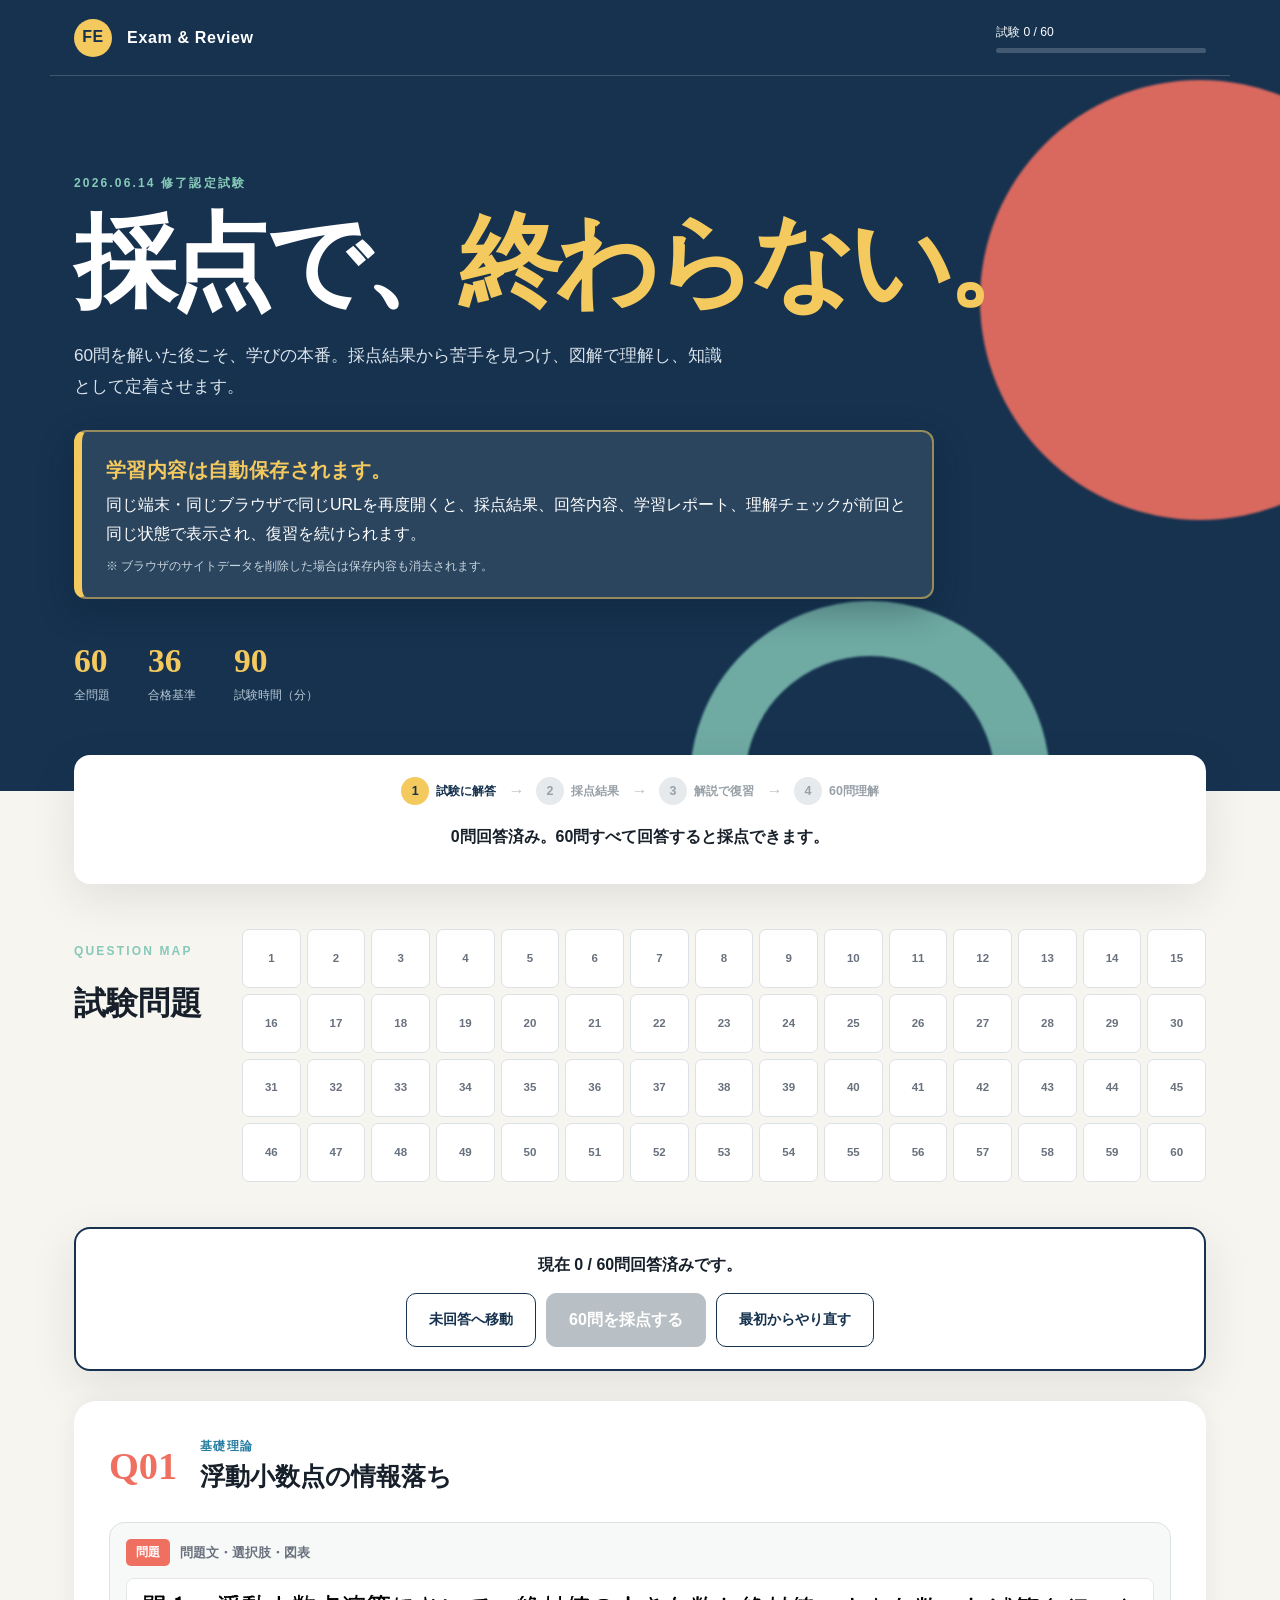
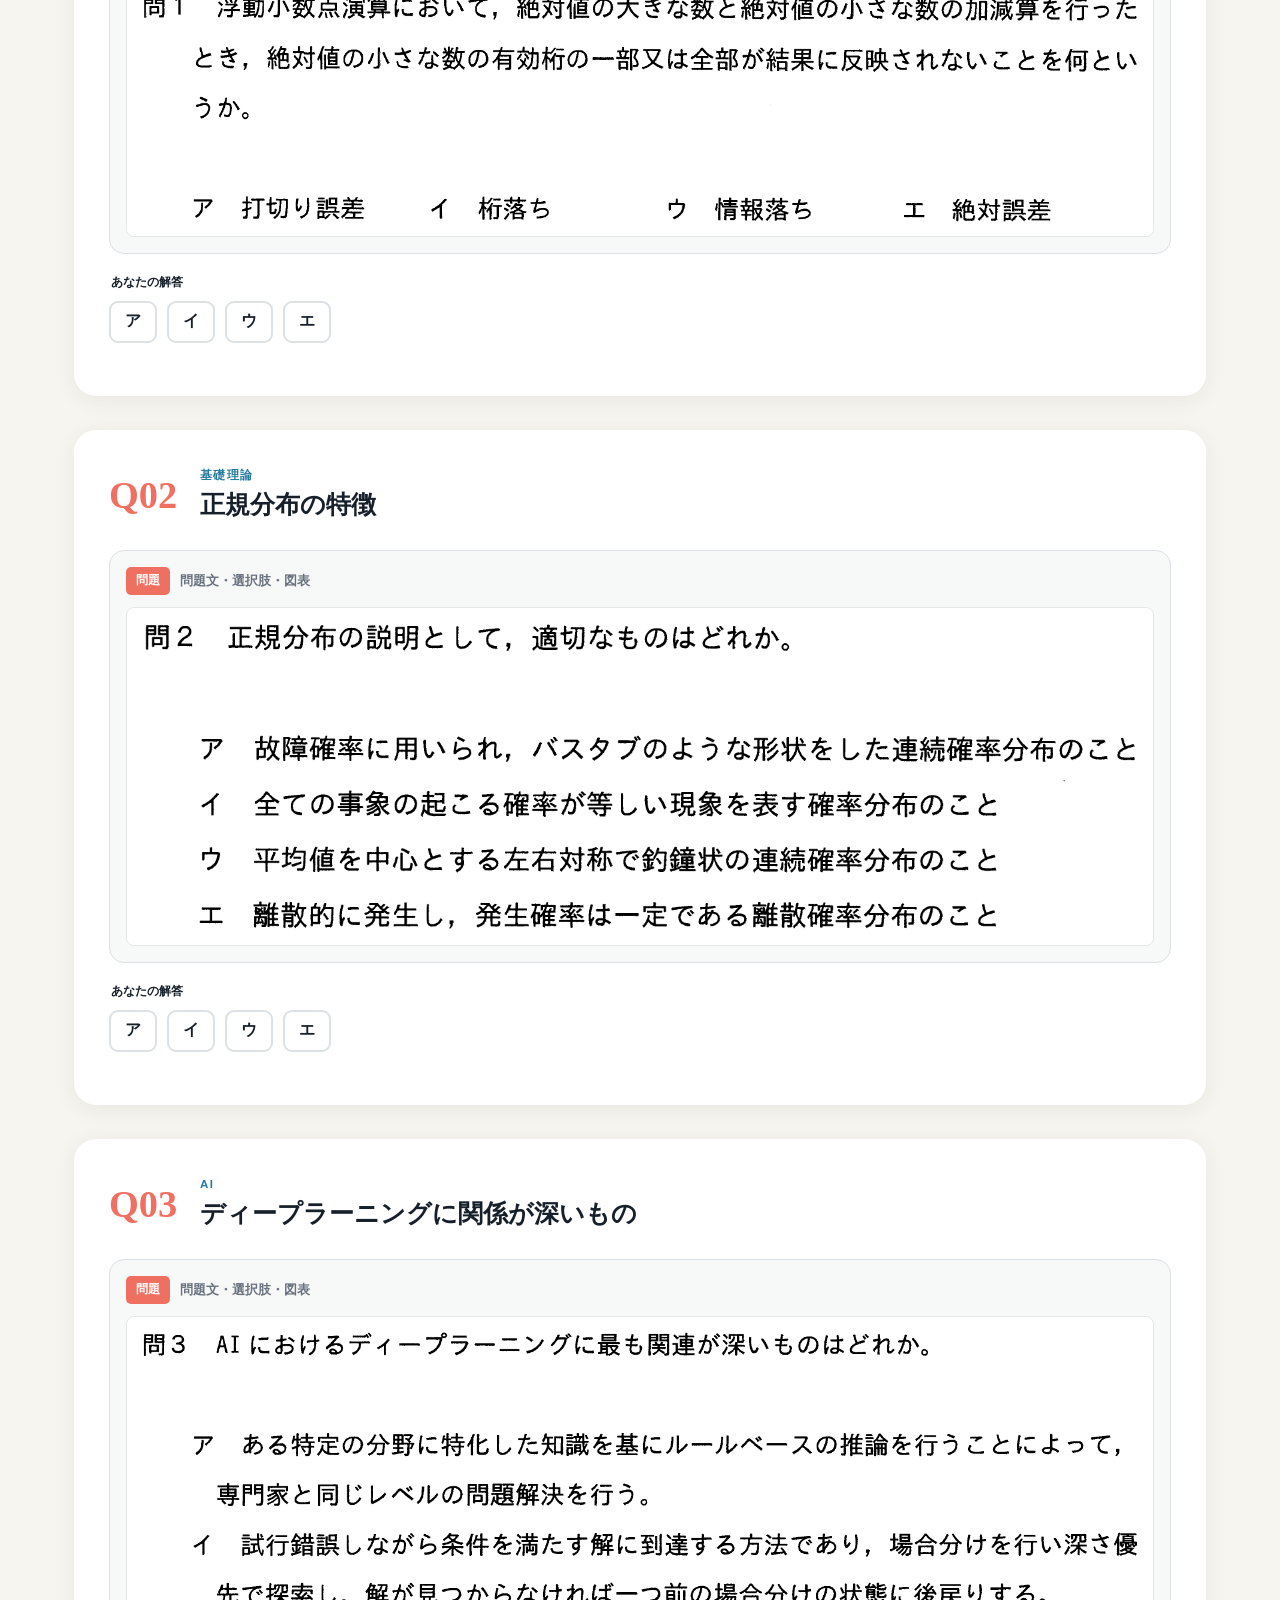
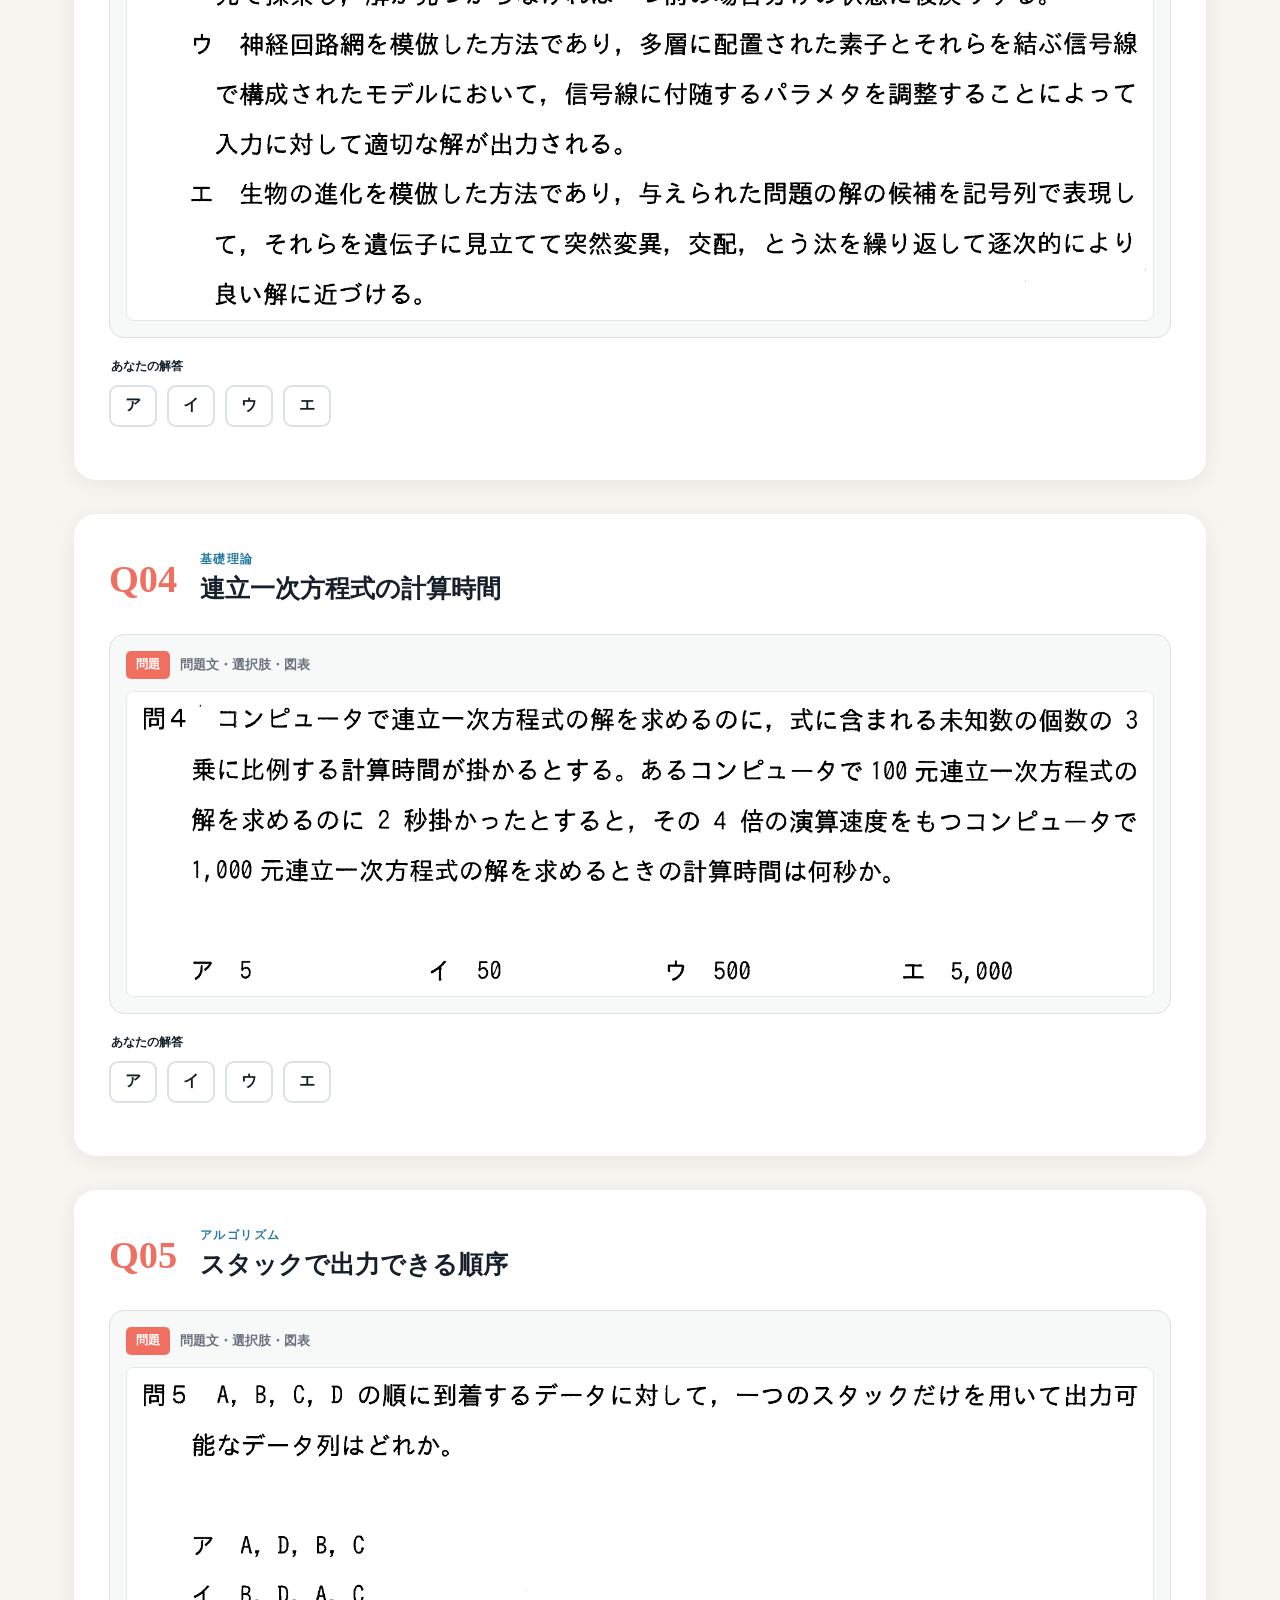
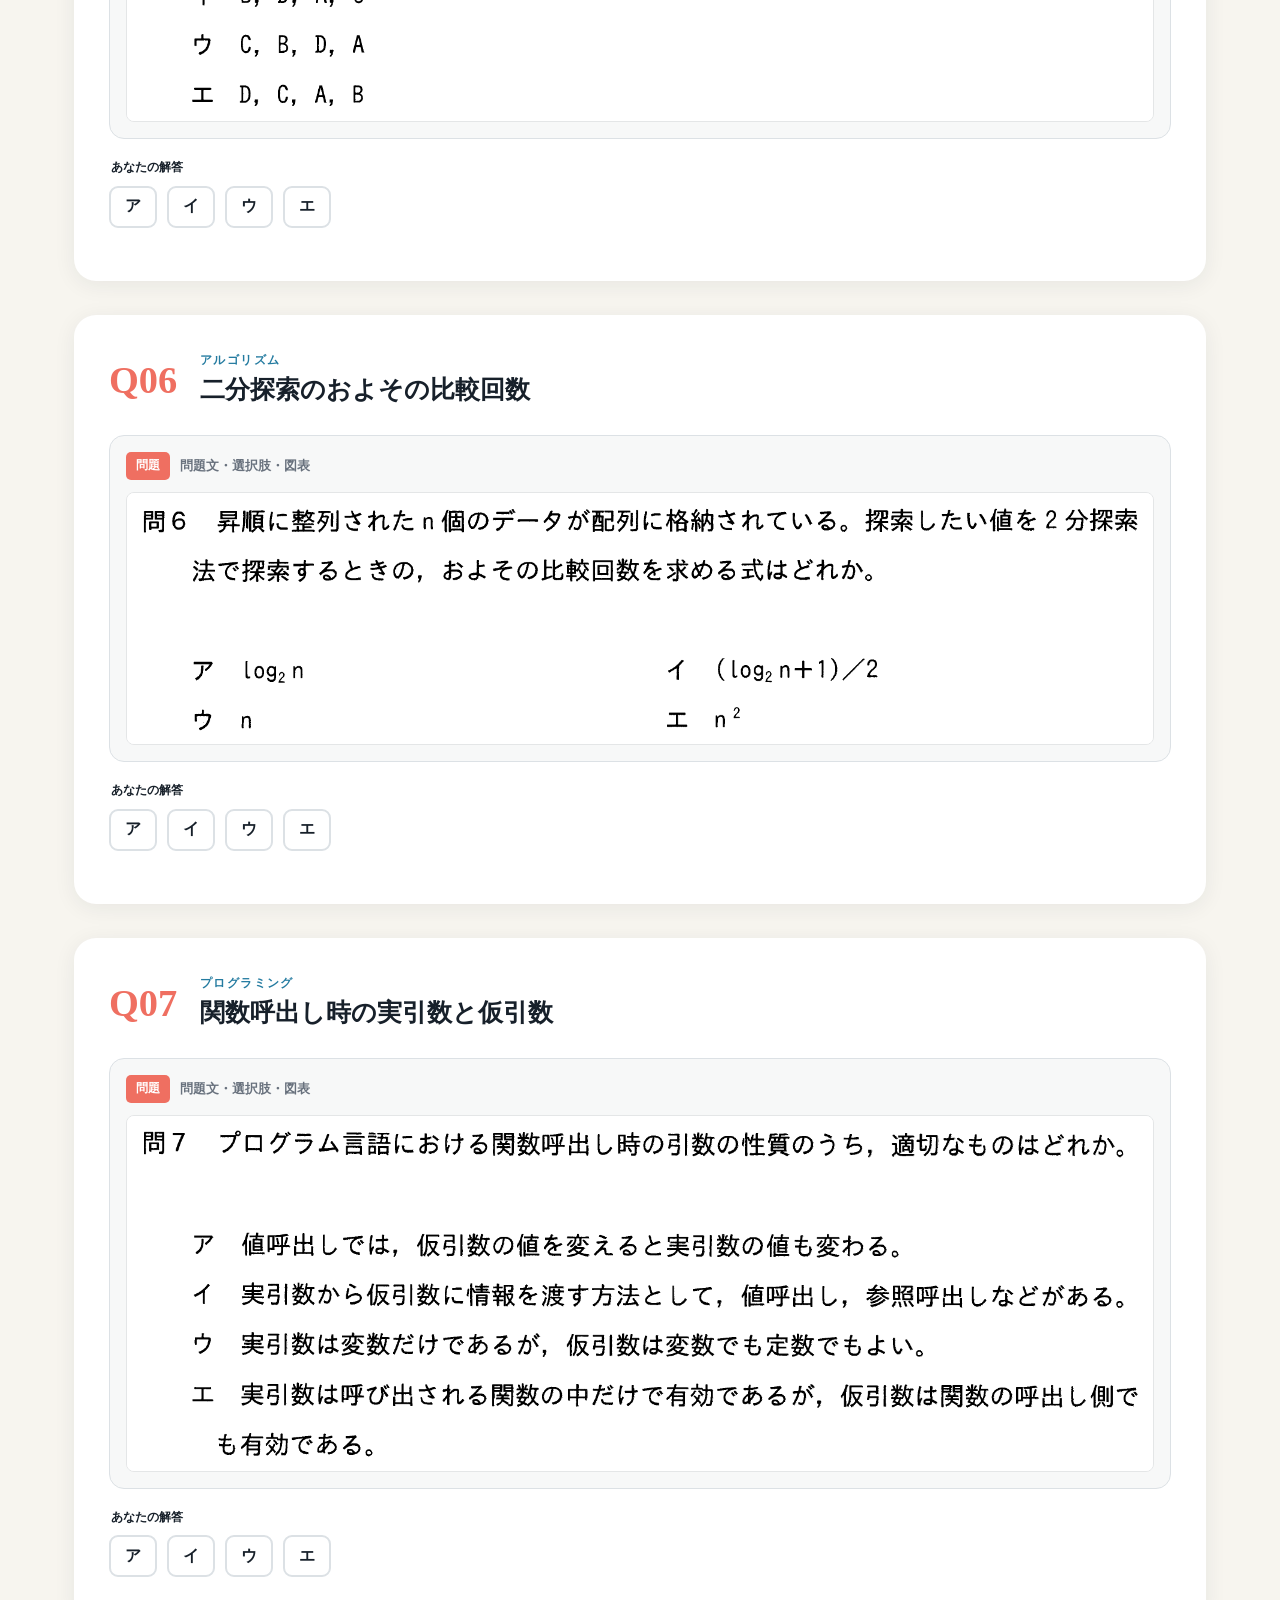
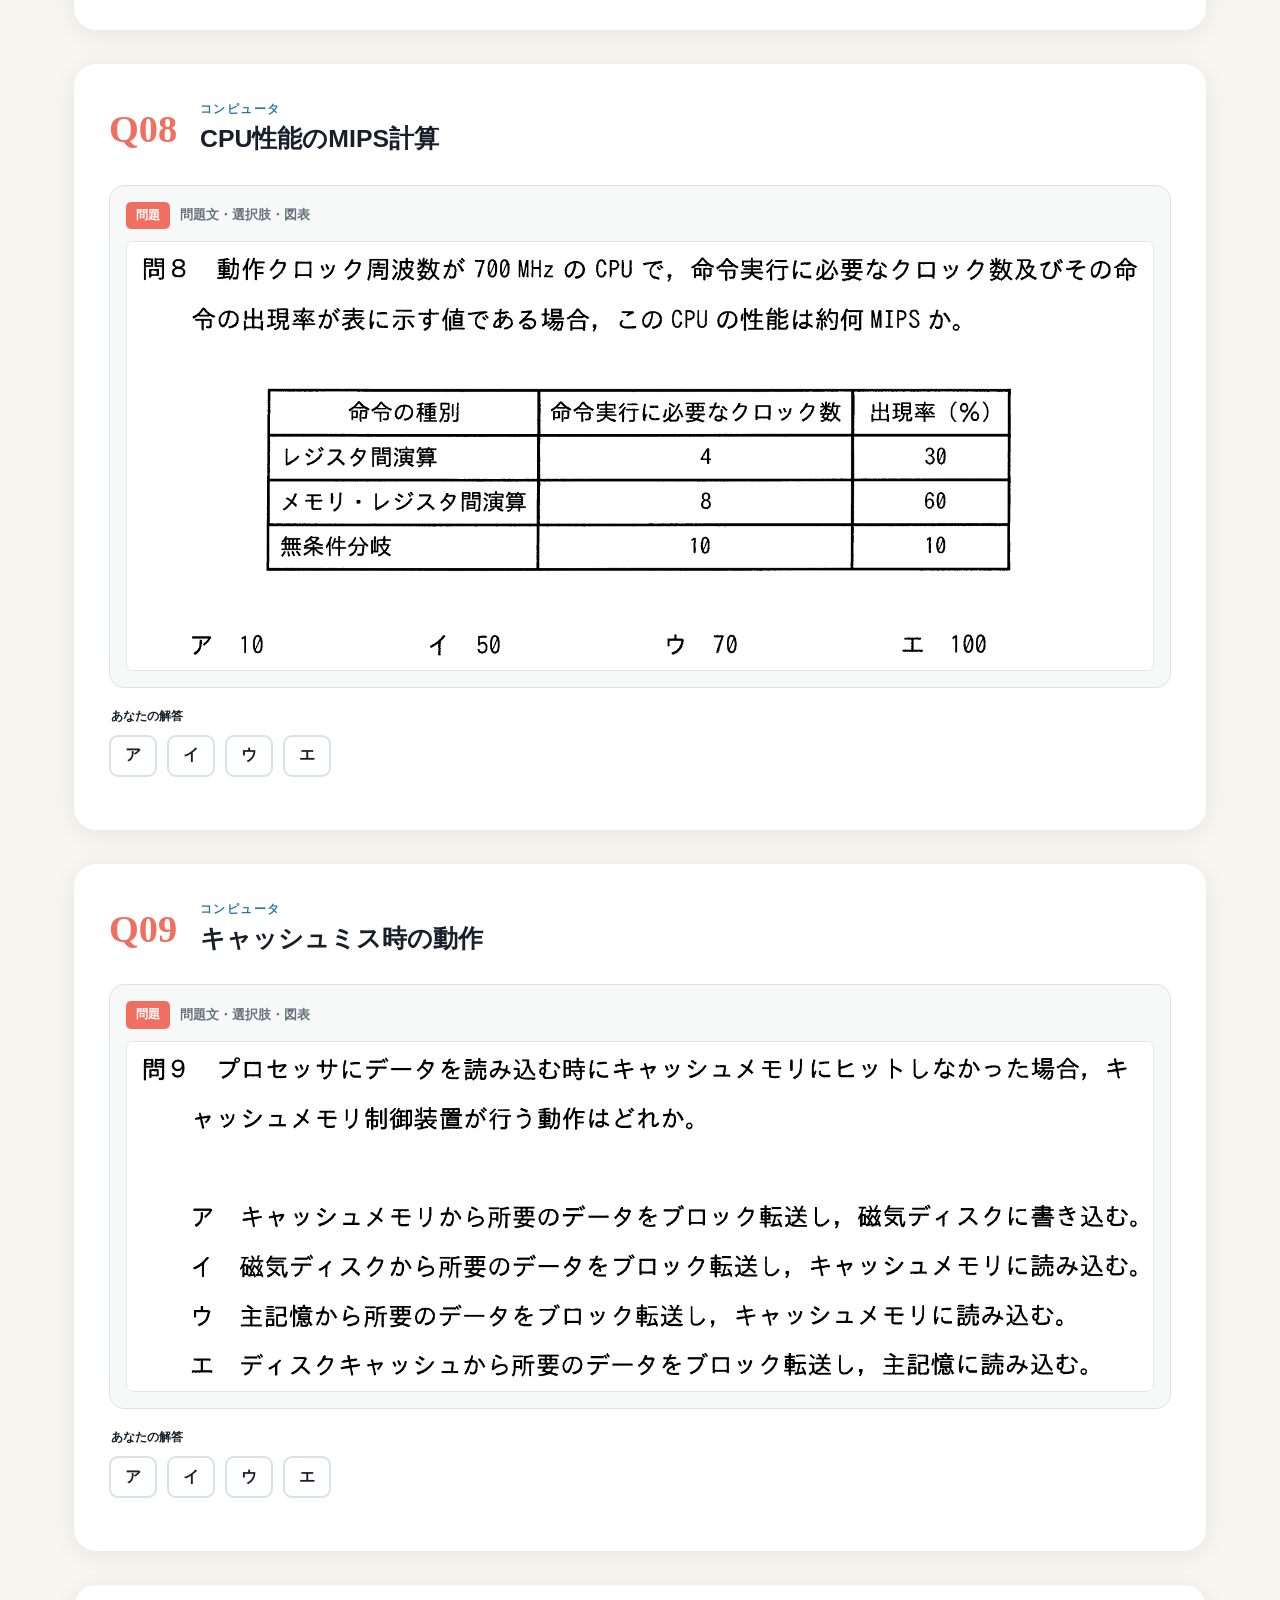
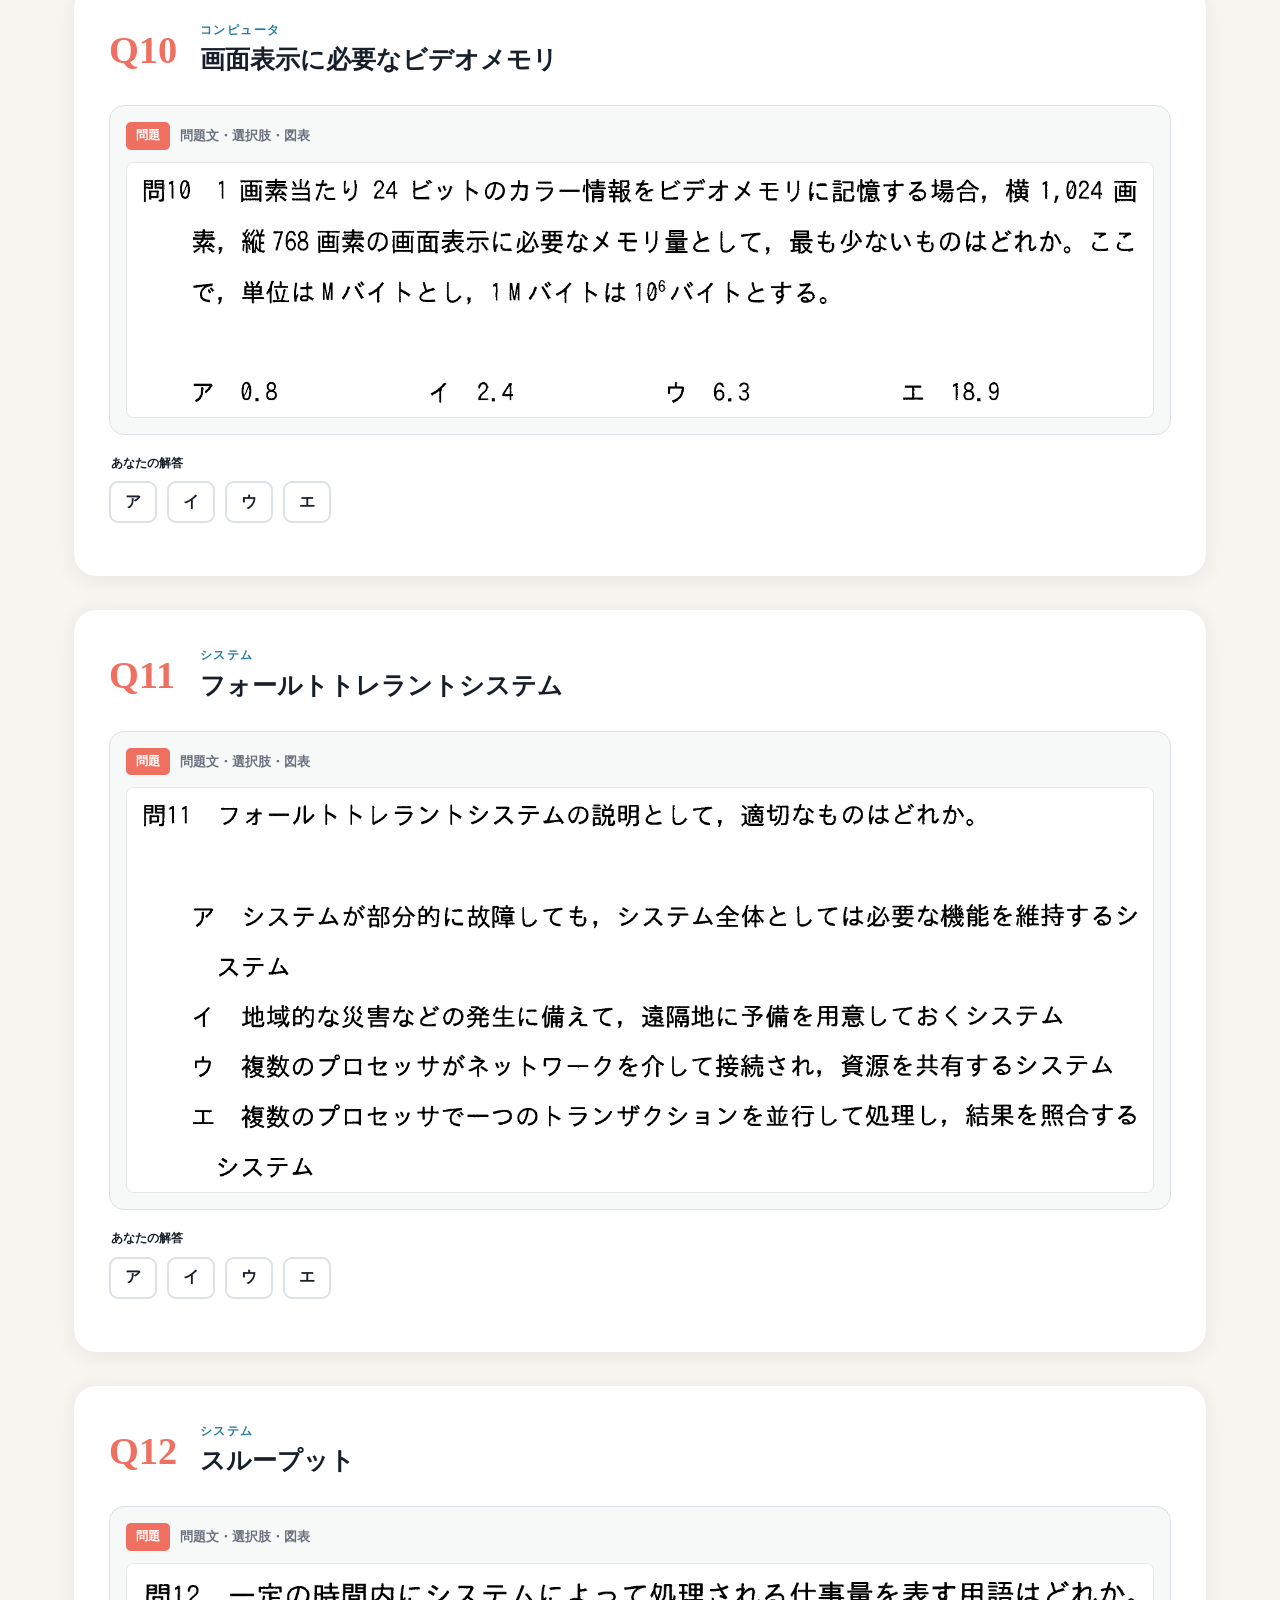
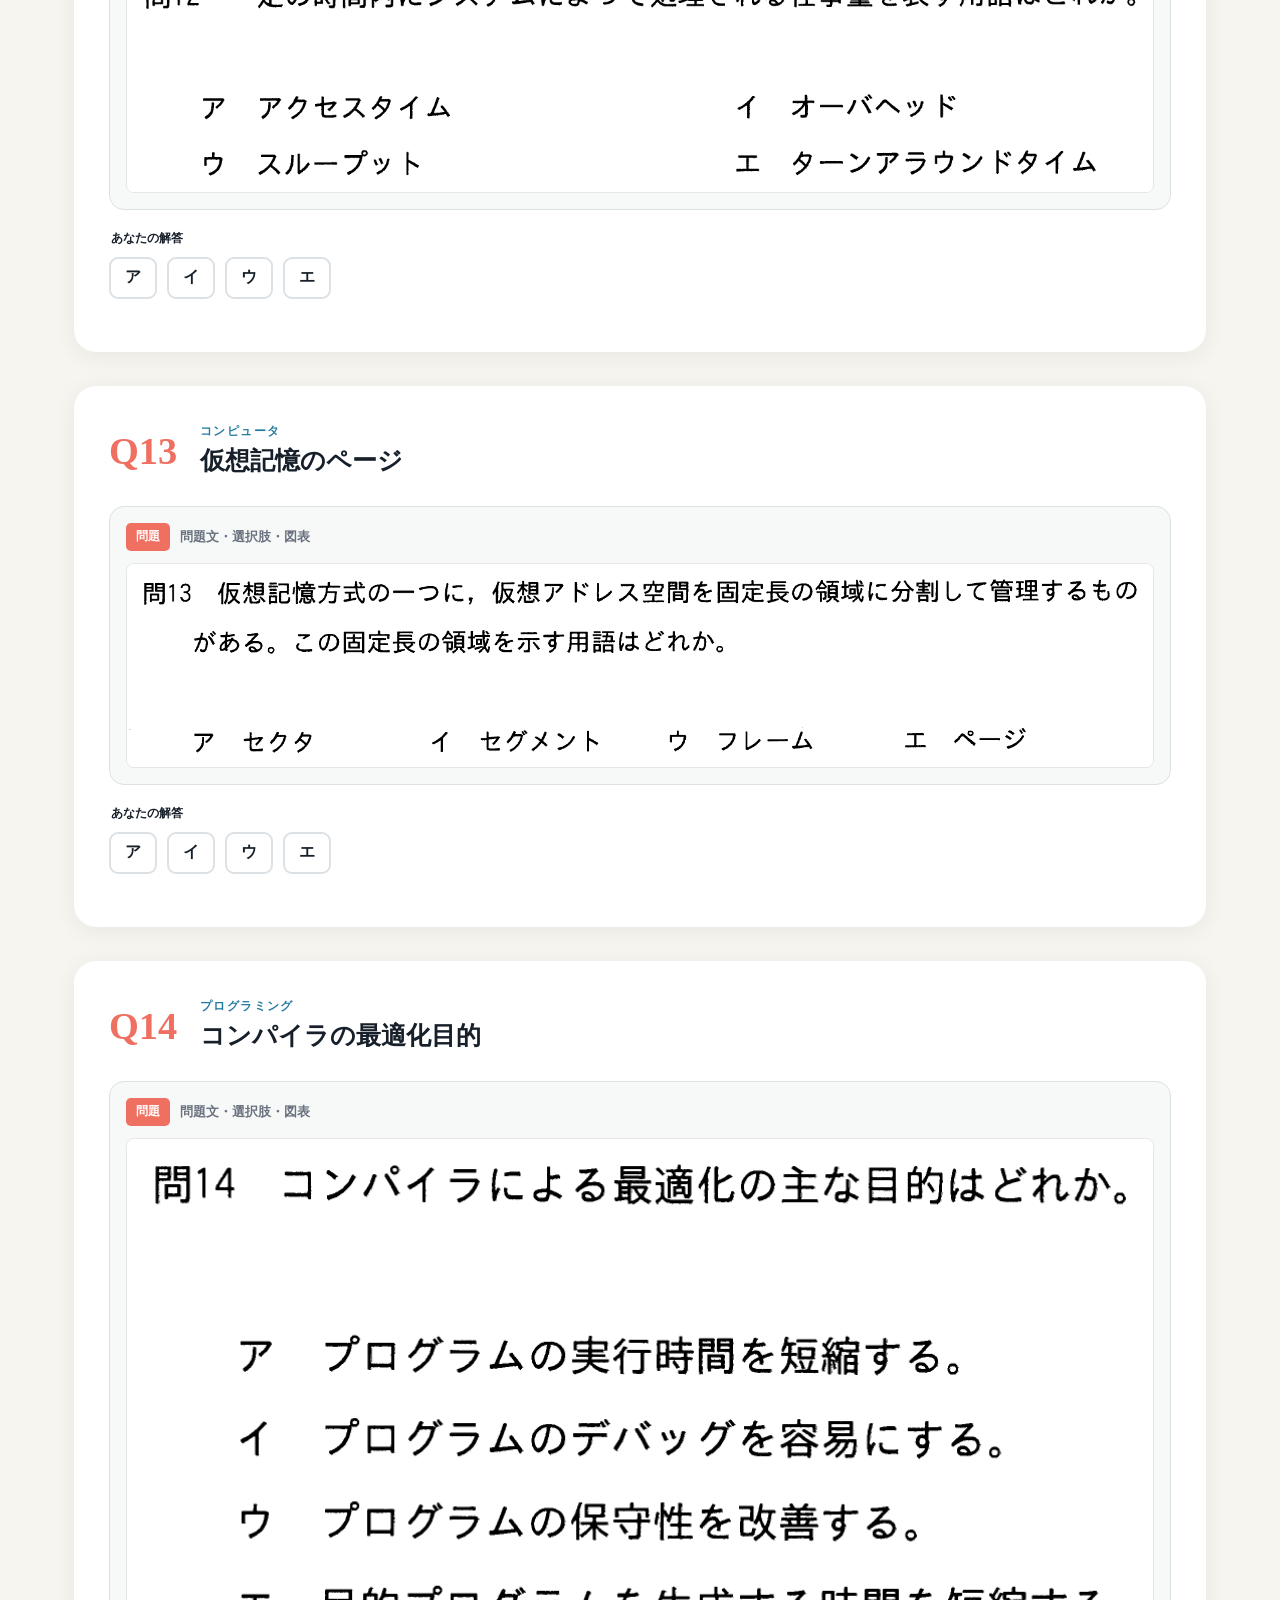
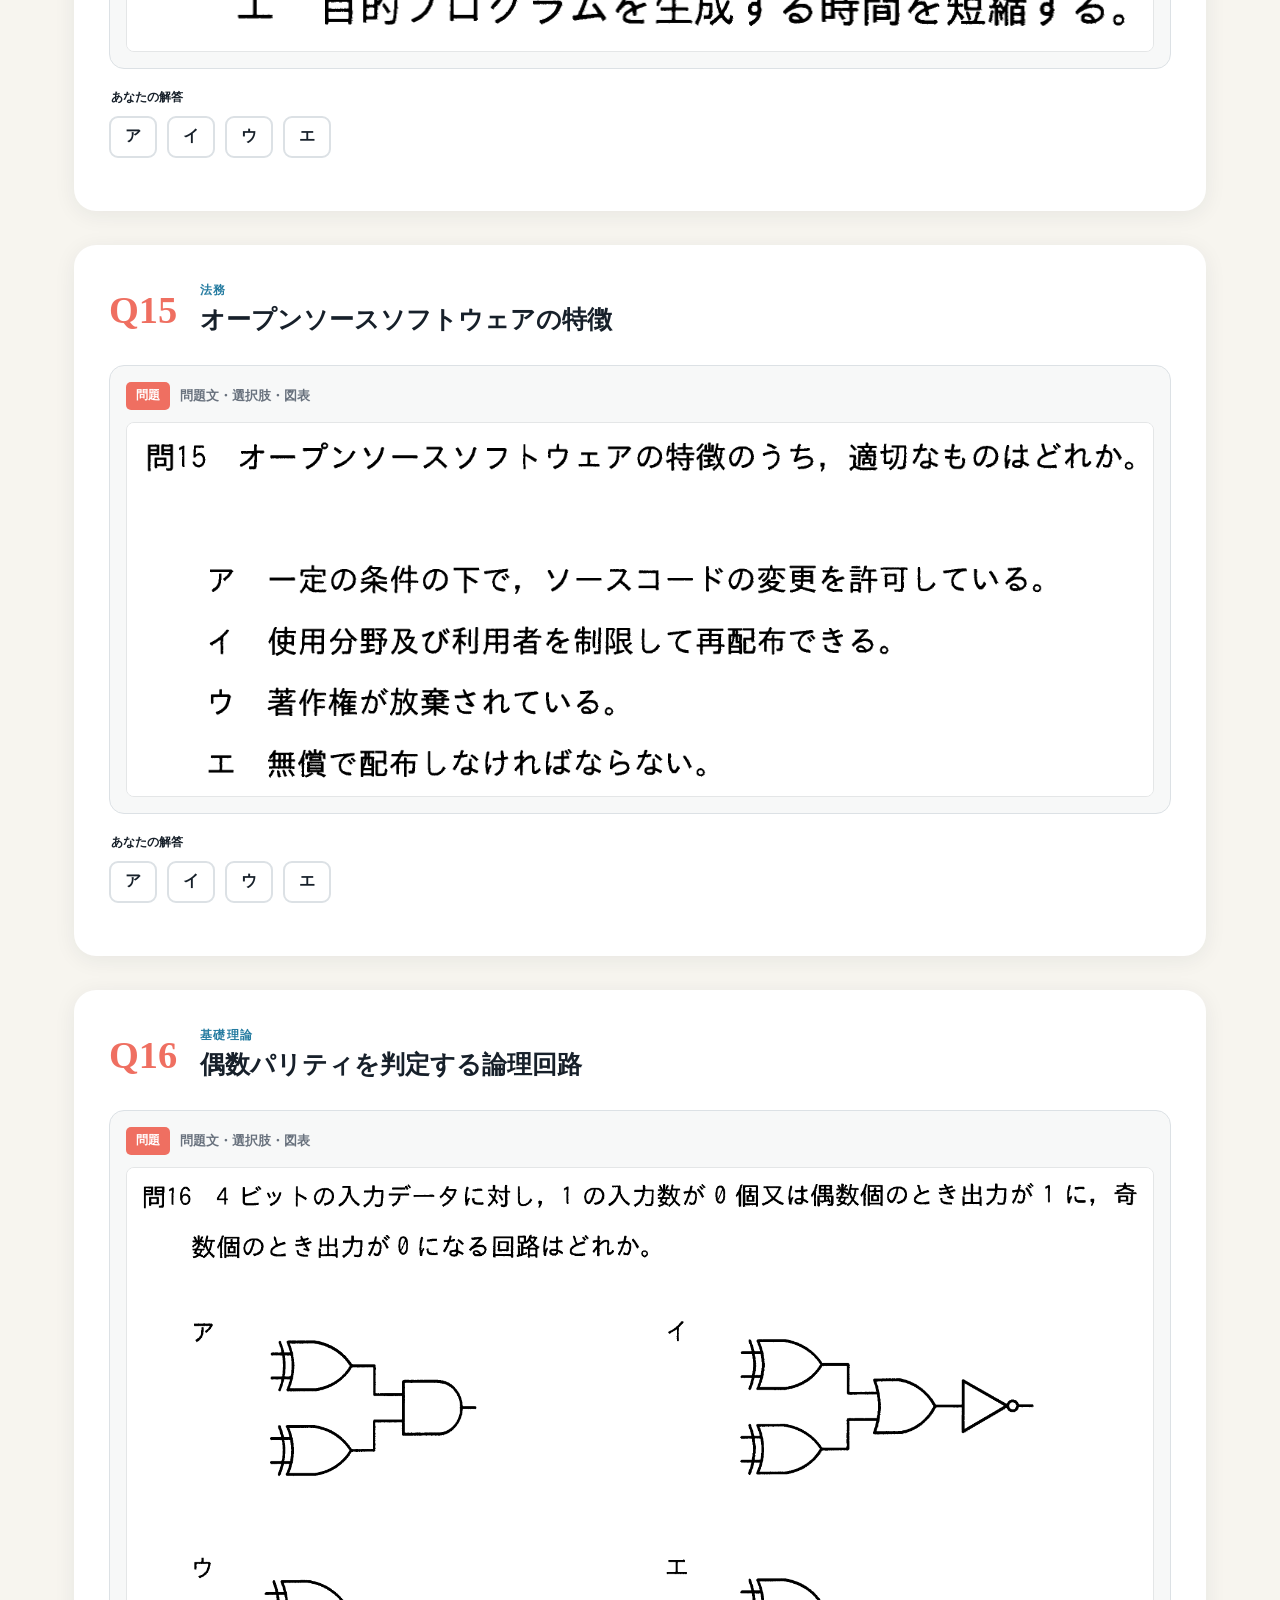
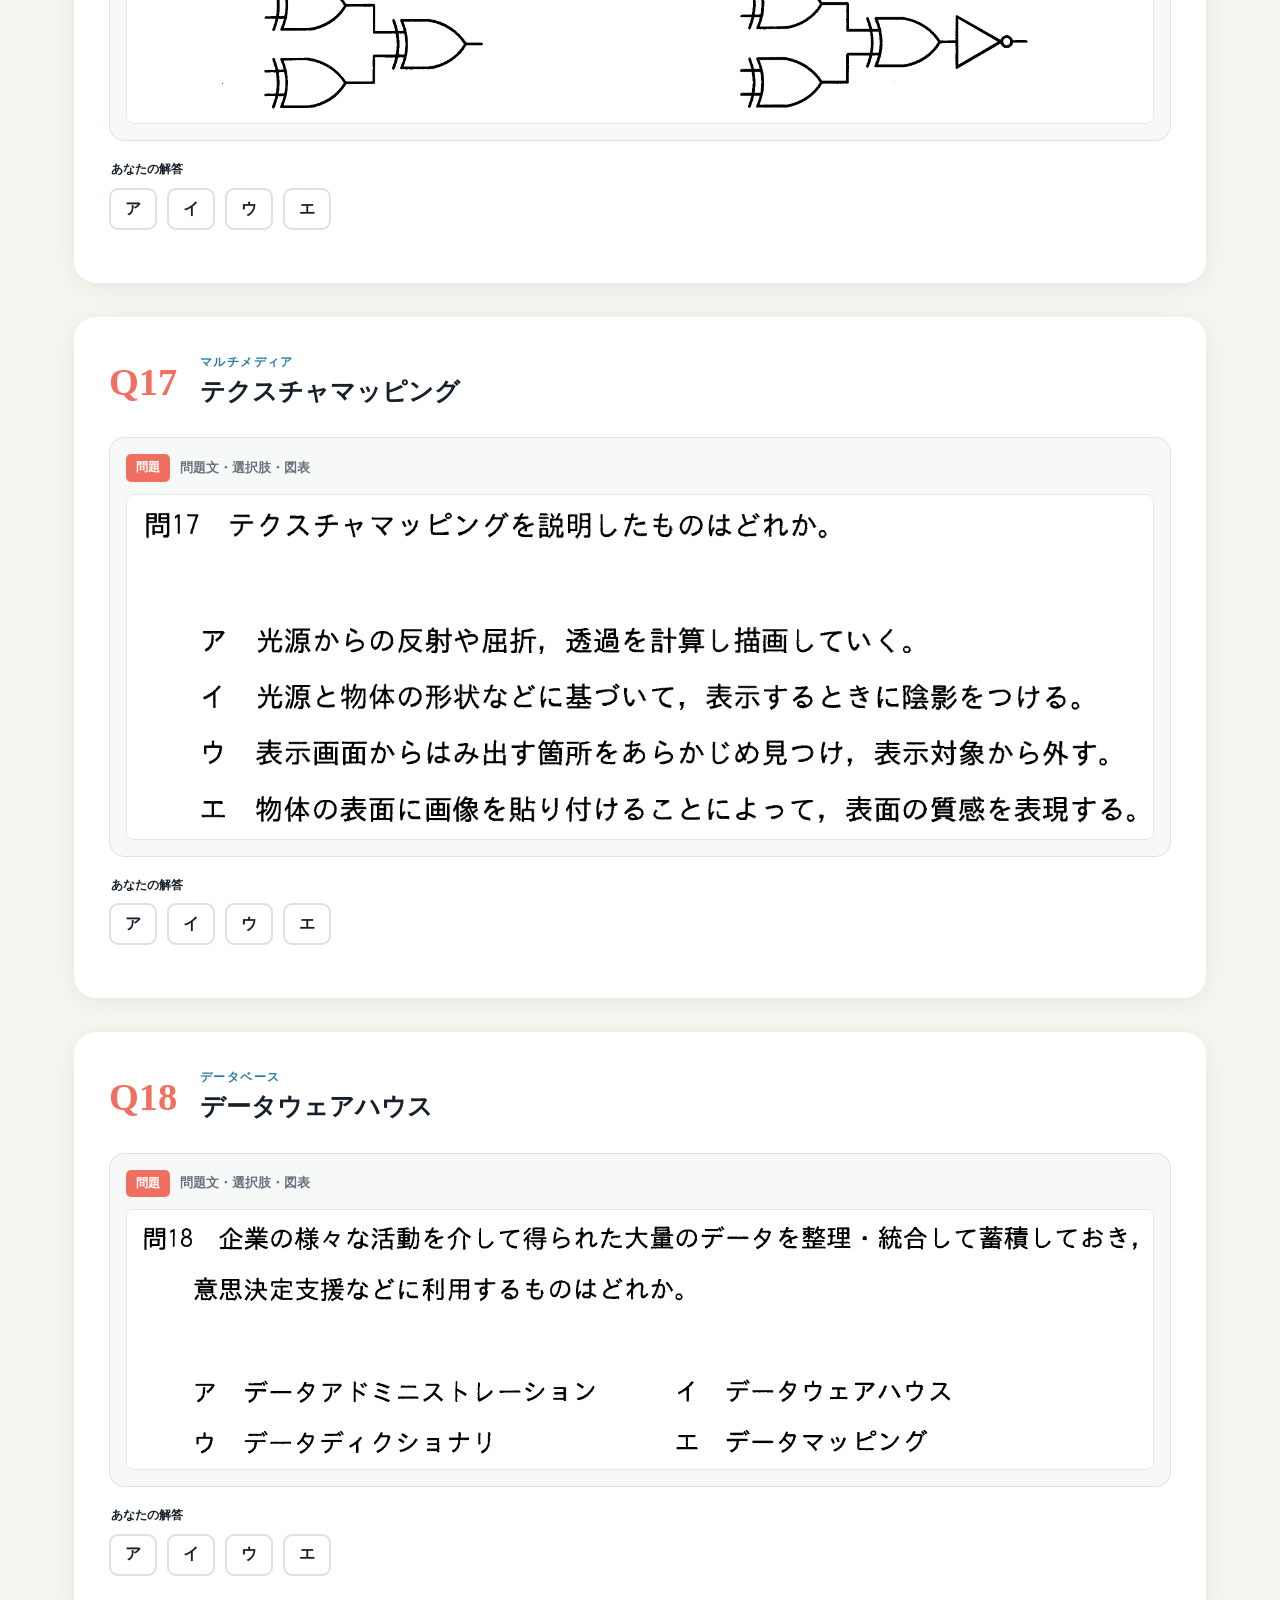
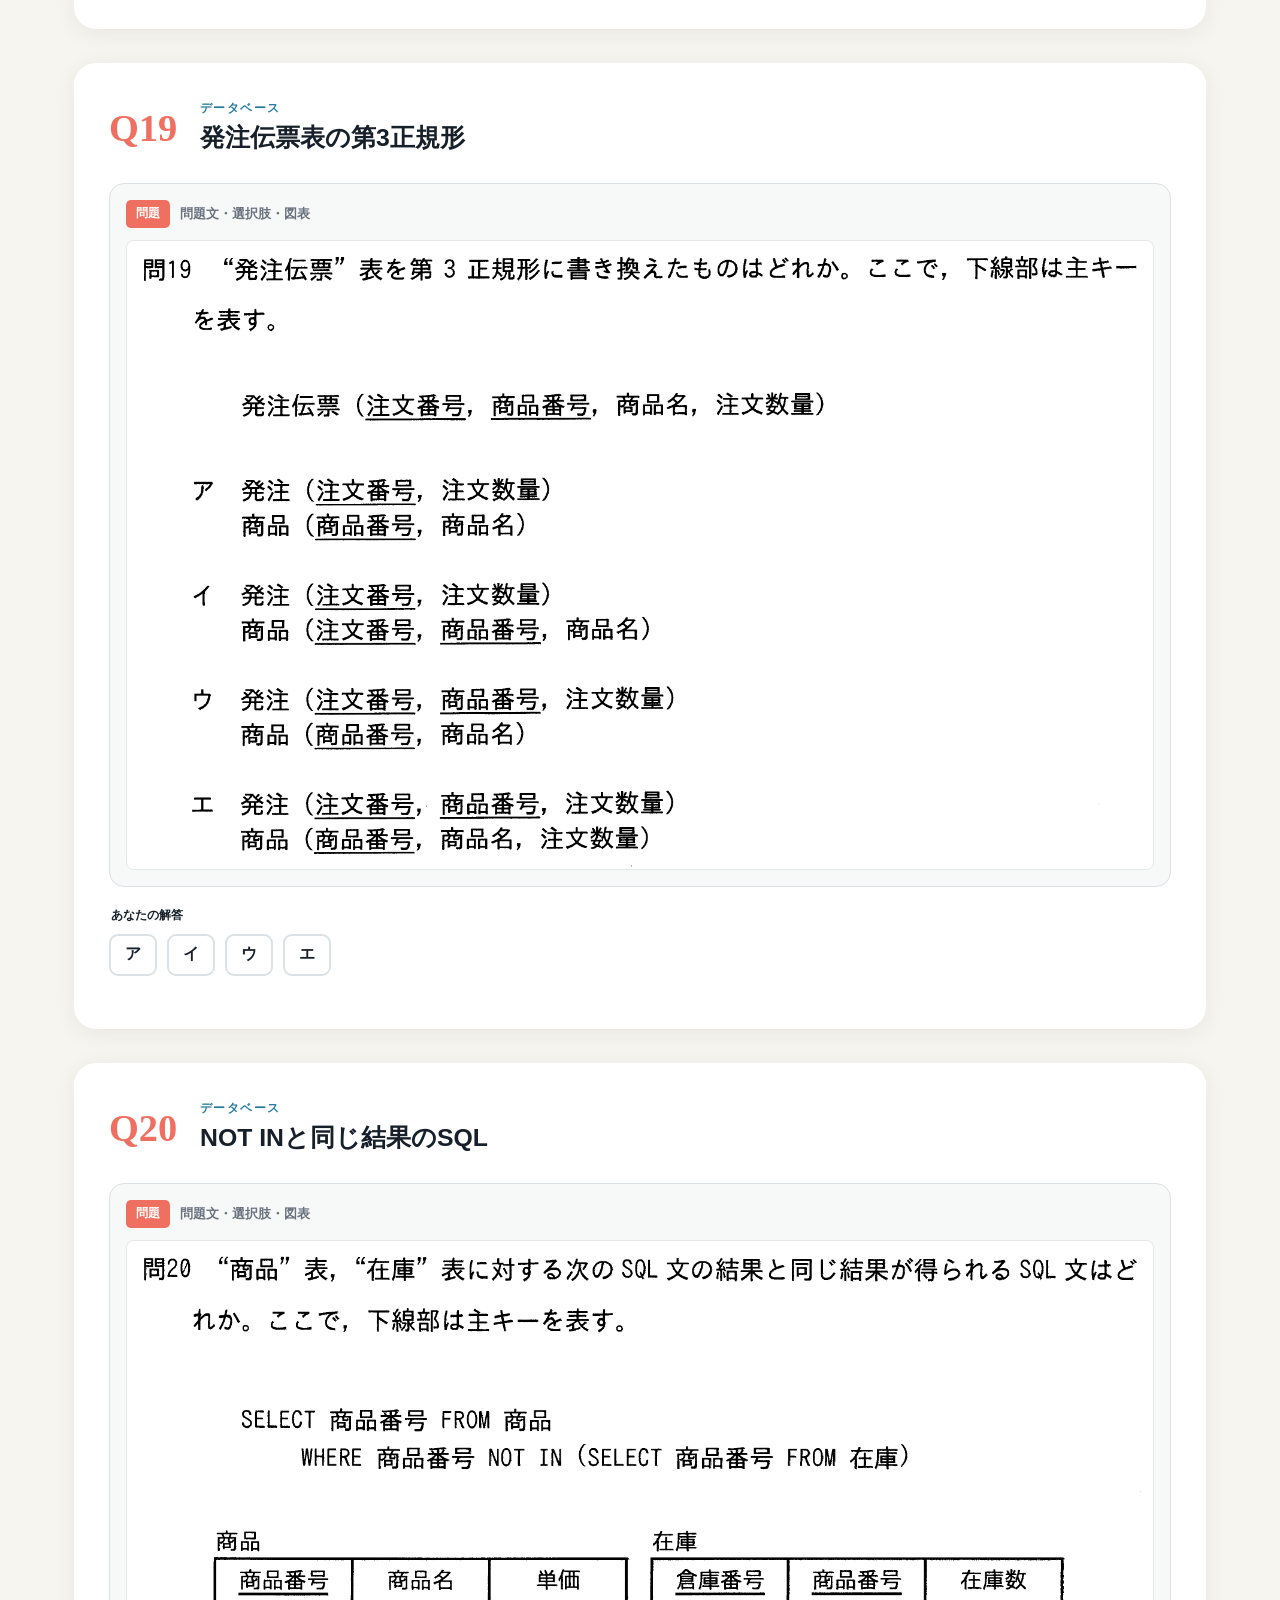
==== index.html @ 41b667d9 "Add files via upload" ====
<!doctype html>
<html lang="ja">
<head>
  <meta charset="utf-8">
  <meta name="viewport" content="width=device-width, initial-scale=1">
  <meta name="description" content="基本情報技術者試験 科目A・全60問の試験演習と図解復習">
  <title>基本情報技術者 科目A｜試験＆図解復習</title>
  <link rel="stylesheet" href="styles.css">
  <link rel="stylesheet" href="visuals.css">
  <link rel="stylesheet" href="flow.css">
  <link rel="stylesheet" href="report.css">
</head>
<body>
  <header class="hero">
    <nav class="topbar">
      <a class="brand" href="#top"><span>FE</span> Exam & Review</a>
      <div class="progress-wrap" aria-label="進捗">
        <span id="progressText">試験 0 / 60</span>
        <div class="progress"><i id="progressBar"></i></div>
      </div>
    </nav>
    <div class="hero-inner" id="top">
      <p class="eyebrow">2026.06.14 修了認定試験</p>
      <h1>採点で、<em>終わらない。</em></h1>
      <p class="lead">60問を解いた後こそ、学びの本番。採点結果から苦手を見つけ、図解で理解し、知識として定着させます。</p>
      <p class="save-note">
        <strong>学習内容は自動保存されます。</strong>
        同じ端末・同じブラウザで同じURLを再度開くと、採点結果、回答内容、学習レポート、理解チェックが前回と同じ状態で表示され、復習を続けられます。
        <small>※ ブラウザのサイトデータを削除した場合は保存内容も消去されます。</small>
      </p>
      <div class="hero-stats">
        <div><strong>60</strong><span>全問題</span></div>
        <div><strong>36</strong><span>合格基準</span></div>
        <div><strong>90</strong><span>試験時間（分）</span></div>
      </div>
    </div>
  </header>

  <main>
    <section id="resultsTop" class="phase-panel">
      <div id="phaseSteps" class="phase-steps">
        <div data-step="exam"><b>1</b><span>試験に解答</span></div>
        <i>→</i>
        <div data-step="score"><b>2</b><span>採点結果</span></div>
        <i>→</i>
        <div data-step="review"><b>3</b><span>解説で復習</span></div>
        <i>→</i>
        <div data-step="complete"><b>4</b><span>60問理解</span></div>
      </div>
      <div id="phaseMessage" class="phase-message"></div>
      <div class="phase-actions retry-grade-area" hidden>
        <button class="primary" type="button" data-action="retry-grade">再回答を採点する</button>
      </div>
      <div id="scoreSummary" class="score-summary" hidden></div>
      <div id="answerLegend" class="answer-legend" hidden>
        <span><i class="correct"></i>緑：正解</span>
        <span><i class="wrong"></i>赤：不正解</span>
        <span><i class="understood"></i>枠線：理解チェック済み</span>
      </div>
    </section>

    <section id="learningReport" class="learning-report" hidden>
      <div class="report-heading">
        <p class="section-kicker">FIRST ATTEMPT REPORT</p>
        <h2>初回採点の学習レポート</h2>
        <p id="reportDate"></p>
      </div>
      <div class="report-grid">
        <section><h3>分野別正答率</h3><div id="fieldStats" class="field-stats"></div></section>
        <section class="strength-card"><h3>得意分野・苦手分野</h3><div id="strengthWeakness"></div></section>
      </div>
      <section class="retest-card">
        <h3>1週間後にもう一度解きたい問題</h3>
        <p id="retestDate"></p>
        <div id="retestQuestions" class="retest-questions"></div>
      </section>
      <section class="keywords-card">
        <h3>この試験問題で覚えたい重要ワード</h3>
        <div id="importantWords" class="important-words"></div>
      </section>
    </section>

    <section id="reviewToolbar" class="toolbar" aria-label="復習問題の絞り込み" hidden>
      <label class="search"><span>⌕</span><input id="searchInput" type="search" placeholder="用語・問題番号で検索"></label>
      <div id="filters" class="filters"></div>
      <label class="toggle"><input id="onlyUnlearned" type="checkbox"><span>未理解だけ</span></label>
    </section>

    <section class="overview">
      <div><p class="section-kicker">QUESTION MAP</p><h2 id="listTitle">試験問題</h2></div>
      <div id="questionMap" class="question-map" aria-label="問題番号一覧"></div>
    </section>

    <section class="exam-control-area" data-exam-controls>
      <p data-exam-message>60問すべてに回答すると採点できます。</p>
      <div class="exam-control-buttons">
        <button type="button" data-action="unanswered">未回答へ移動</button>
        <button class="primary" type="button" data-action="submit" disabled>60問を採点する</button>
        <button type="button" data-action="reset">最初からやり直す</button>
      </div>
    </section>

    <section id="questions" class="questions"></section>
    <p id="emptyState" class="empty" hidden>条件に一致する問題がありません。</p>
    <section class="exam-control-area retry-grade-area" hidden>
      <p>再回答を選び終えたら採点してください。</p>
      <div class="exam-control-buttons">
        <button class="primary" type="button" data-action="retry-grade">再回答を採点する</button>
      </div>
    </section>
    <section class="exam-control-area" data-exam-controls>
      <p data-exam-message>60問すべてに回答すると採点できます。</p>
      <div class="exam-control-buttons">
        <button type="button" data-action="unanswered">未回答へ移動</button>
        <button class="primary" type="button" data-action="submit" disabled>60問を採点する</button>
        <button type="button" data-action="reset">最初からやり直す</button>
      </div>
    </section>
  </main>

  <footer>
    <div class="footer-notes">
      <p>令和8年度6月14日実施 修了認定試験・学習用解説</p>
      <p class="source-note">出典・参考：問題画像は提供された試験問題画像を使用。解説作成にあたり、基本情報技術者試験、応用情報技術者試験、情報セキュリティマネジメント試験の公開過去問題・関連問題も参考にしています。</p>
    </div>
    <div class="footer-links">
      <a href="reference-map.html">参考問題対応表</a>
      <a href="#top">ページ上部へ ↑</a>
    </div>
  </footer>

  <template id="questionTemplate">
    <article class="question-card">
      <div class="card-head">
        <div class="number"></div>
        <div class="heading"><p class="meta"></p><h2></h2></div>
        <label class="understand-check"><input type="checkbox"><span>理解できた</span></label>
      </div>
      <section class="problem-panel">
        <div class="problem-label"><span>問題</span><small>問題文・選択肢・図表</small></div>
        <img loading="lazy" alt="">
      </section>
      <fieldset class="answer-input">
        <legend>あなたの解答</legend>
        <label><input type="radio" value="ア"><span>ア</span></label>
        <label><input type="radio" value="イ"><span>イ</span></label>
        <label><input type="radio" value="ウ"><span>ウ</span></label>
        <label><input type="radio" value="エ"><span>エ</span></label>
      </fieldset>
      <div class="result-line"></div>
      <section class="review-content">
        <div class="answer-strip"><span>正解</span><strong></strong><p></p></div>
        <div class="card-grid">
          <div class="explanation">
            <h3>なぜこの答えになる？</h3>
            <p class="summary"></p>
            <ol class="reasoning"></ol>
            <div class="trap"><h3>ひっかけポイント</h3><p></p></div>
          </div>
          <figure class="visual"><div class="diagram"></div><figcaption></figcaption></figure>
        </div>
      </section>
    </article>
  </template>

  <dialog id="confirmDialog" class="confirm-dialog">
    <h2>60問を採点しますか？</h2>
    <p>採点後、初回に間違えた問題は正答と解説を隠したまま再回答できます。再回答の正誤はその場では表示しません。</p>
    <div><button id="cancelSubmit" type="button">戻る</button><button id="confirmSubmit" class="primary" type="button">採点する</button></div>
  </dialog>

  <script src="questions.js"></script>
  <script src="app.js"></script>
  <script src="learning.js"></script>
</body>
</html>
---- styles.css ----
:root {
  --ink:#17202a; --muted:#68717d; --paper:#f7f5ef; --card:#fff;
  --navy:#16324f; --blue:#247ba0; --mint:#86c9b9; --coral:#ef6f61;
  --yellow:#f4c95d; --line:#dce1e5; --shadow:0 14px 45px rgba(24,43,58,.10);
}
*{box-sizing:border-box}
html{scroll-behavior:smooth}
body{margin:0;background:var(--paper);color:var(--ink);font-family:"Yu Gothic","Hiragino Kaku Gothic ProN",Meiryo,sans-serif;line-height:1.8}
button,input{font:inherit}
.hero{background:var(--navy);color:#fff;min-height:570px;position:relative;overflow:hidden}
.hero:before,.hero:after{content:"";position:absolute;border-radius:50%;filter:blur(1px)}
.hero:before{width:440px;height:440px;background:var(--coral);right:-140px;top:80px;opacity:.9}
.hero:after{width:250px;height:250px;border:55px solid var(--mint);right:230px;bottom:-170px;opacity:.8}
.topbar{height:76px;max-width:1180px;margin:auto;padding:0 24px;display:flex;align-items:center;justify-content:space-between;position:relative;z-index:2;border-bottom:1px solid rgba(255,255,255,.18)}
.brand{color:#fff;text-decoration:none;font-weight:800;letter-spacing:.04em}.brand span{display:inline-grid;place-items:center;background:var(--yellow);color:var(--navy);width:38px;height:38px;border-radius:50%;margin-right:10px}
.progress-wrap{width:210px;font-size:.76rem}.progress{height:5px;background:#ffffff32;border-radius:9px;margin-top:5px;overflow:hidden}.progress i{display:block;height:100%;width:0;background:var(--yellow);transition:.3s}
.hero-inner{max-width:1180px;margin:auto;padding:85px 24px;position:relative;z-index:1}
.eyebrow,.section-kicker{font-size:.75rem;font-weight:800;letter-spacing:.18em;color:var(--mint)}
h1{font-size:clamp(3rem,8vw,6.7rem);line-height:1.02;margin:.15em 0 .25em;letter-spacing:-.06em}h1 em{font-style:normal;color:var(--yellow)}
.lead{max-width:650px;font-size:1.08rem;color:#dbe4ec}.save-note{max-width:860px;margin:28px 0 0;padding:20px 24px;border:2px solid #f4c95d88;border-left:8px solid var(--yellow);background:#ffffff18;border-radius:12px;color:#fff;font-size:1rem;line-height:1.8;box-shadow:0 12px 35px #081b2c55}.save-note strong{display:block;color:var(--yellow);font-size:1.25rem;letter-spacing:.02em;margin-bottom:3px}.save-note small{display:block;color:#c8d6df;font-size:.78rem;margin-top:6px}
.hero-stats{display:flex;gap:38px;margin-top:45px}.hero-stats div{display:grid}.hero-stats strong{font:800 2.1rem/1 Georgia,serif;color:var(--yellow)}.hero-stats span{font-size:.72rem;color:#b9c9d5;margin-top:7px}
main{max-width:1180px;margin:auto;padding:0 24px}
.toolbar{position:sticky;top:10px;z-index:10;margin:-36px 0 50px;background:#fff;padding:18px;border-radius:16px;box-shadow:var(--shadow);display:flex;gap:12px;align-items:center;flex-wrap:wrap}
.search{display:flex;align-items:center;gap:8px;border:1px solid var(--line);border-radius:10px;padding:8px 12px;flex:1;min-width:250px}.search input{border:0;outline:0;width:100%;background:transparent}
.filters{display:flex;gap:6px;flex-wrap:wrap}.filters button{border:0;background:#edf1f3;color:#4d5964;border-radius:99px;padding:8px 13px;cursor:pointer;font-size:.78rem}.filters button.active{background:var(--navy);color:#fff}
.toggle{font-size:.78rem;white-space:nowrap}.toggle input{accent-color:var(--coral)}
.overview{display:flex;gap:40px;align-items:flex-start;margin-bottom:45px}.overview h2{font-size:2rem;margin:0}.question-map{display:grid;grid-template-columns:repeat(15,1fr);gap:6px;flex:1}
.question-map a{display:grid;place-items:center;aspect-ratio:1;border-radius:7px;text-decoration:none;color:var(--muted);background:#fff;border:1px solid var(--line);font-size:.72rem;font-weight:700}.question-map a.done{background:var(--mint);color:var(--navy);border-color:transparent}.question-map a.hidden-map{opacity:.16}
.questions{display:grid;gap:34px}.question-card{background:var(--card);border-radius:22px;padding:34px;box-shadow:0 4px 22px rgba(30,45,55,.07);scroll-margin-top:100px;border:1px solid transparent}.question-card.done{border-color:var(--mint)}
.card-head{display:flex;align-items:center;gap:18px}.number{font:800 2.4rem/1 Georgia,serif;color:var(--coral);min-width:73px}.heading{flex:1}.meta{font-size:.72rem;color:var(--blue);font-weight:800;letter-spacing:.12em;margin:0}.heading h2{font-size:1.55rem;line-height:1.4;margin:.1em 0}.learn-btn{width:42px;height:42px;border-radius:50%;border:1px solid var(--line);background:#fff;color:#aab1b7;cursor:pointer;font-weight:bold}.done .learn-btn{background:var(--mint);border-color:var(--mint);color:var(--navy)}
.problem-panel{margin:25px 0 18px;border:1px solid var(--line);background:#f7f8f8;border-radius:15px;padding:16px;position:relative}.problem-label{display:flex;align-items:center;gap:10px;margin-bottom:12px}.problem-label span{background:var(--coral);color:#fff;border-radius:5px;padding:3px 10px;font-weight:800;font-size:.75rem}.problem-label small{color:var(--muted);font-weight:700}.problem-panel>img{display:block;width:100%;height:auto;object-fit:contain;object-position:top;background:#fff;border-radius:8px;border:1px solid #e4e6e7}
.answer-strip{margin:25px 0;background:var(--navy);color:#fff;border-radius:12px;padding:14px 18px;display:flex;align-items:center;gap:15px}.answer-strip span{font-size:.74rem;color:#bcd0dc}.answer-strip strong{font-size:1.6rem;color:var(--yellow);line-height:1}.answer-strip p{margin:0;font-weight:700}
.card-grid{display:grid;grid-template-columns:1.15fr .85fr;gap:35px}.explanation h3{font-size:.84rem;letter-spacing:.08em;margin:0 0 7px}.summary{font-weight:700}.reasoning{padding-left:1.4em}.reasoning li{margin:.55em 0}.trap{margin-top:22px;border-left:4px solid var(--coral);padding:10px 16px;background:#fff7f5;border-radius:0 8px 8px 0}.trap p{margin:0;color:#5f5350;font-size:.9rem}
.visual{margin:0;background:#edf5f3;border-radius:16px;padding:20px;min-height:300px;display:flex;flex-direction:column;justify-content:center}.visual figcaption{text-align:center;color:var(--muted);font-size:.76rem;margin-top:10px}
.diagram{display:block;min-height:220px;width:100%;position:relative}.v-box{background:#fff;border:2px solid var(--navy);padding:13px;border-radius:10px;text-align:center;font-size:.78rem;font-weight:800;box-shadow:4px 4px 0 var(--mint)}.v-box.focus{background:var(--yellow)}.v-box.danger{box-shadow:4px 4px 0 var(--coral)}.v-arrow{display:grid;place-items:center;color:var(--coral);min-width:35px}.v-arrow i{font-size:1.7rem;font-style:normal;line-height:1}.v-arrow small{font-size:.62rem;color:var(--muted);white-space:nowrap}.v-flow{height:220px;display:flex;align-items:center;justify-content:center}.v-flow .v-box{max-width:120px}.v-compare{display:grid;grid-template-columns:1fr 32px 1fr;align-items:center;gap:8px;height:220px}.v-compare section{background:#fff5f3;border-top:5px solid var(--coral);border-radius:10px;padding:12px;height:175px}.v-compare section.good{background:#f3fbf8;border-color:var(--mint)}.v-compare h4{margin:0 0 8px;font-size:.82rem}.v-compare p{font-size:.7rem;margin:5px 0;padding:4px;background:#fff;border-radius:4px}.v-compare>b{text-align:center;font:700 .75rem Georgia;color:var(--muted)}.v-formula{height:220px;display:grid;place-content:center;text-align:center}.v-formula strong{font:800 1.2rem/1.5 Consolas,monospace;background:#fff;padding:18px;border-radius:10px;border-bottom:4px solid var(--yellow)}.v-formula span{font-size:.76rem;margin-top:12px;color:var(--muted)}
.v-stack{height:220px;display:flex;flex-direction:column-reverse;justify-content:center;gap:3px}.v-stack div{background:hsl(calc(199 - var(--i)*7) 48% calc(38% + var(--i)*6%));color:#fff;padding:6px 12px;text-align:center;border-radius:4px;font-size:.68rem;font-weight:700}.v-cycle{height:220px;display:grid;grid-template-columns:repeat(2,1fr);gap:12px;align-content:center}.v-cycle div{background:#fff;padding:10px;border-radius:10px;display:flex;align-items:center;gap:8px;font-size:.7rem;font-weight:700;border:1px solid var(--line)}.v-cycle b{display:grid;place-items:center;border-radius:50%;width:25px;height:25px;background:var(--coral);color:#fff}.v-network{height:220px;position:relative}.v-network .hub{position:absolute;left:50%;top:50%;transform:translate(-50%,-50%);background:var(--yellow);z-index:2}.v-network .sat{position:absolute;background:#fff;border:1px solid var(--blue);border-radius:99px;padding:7px 11px;font-size:.68rem}.v-network .sat:after{content:"";position:absolute;width:70px;border-top:2px dashed var(--mint);transform-origin:left}.v-network .s1{top:10px;left:10px}.v-network .s1:after{transform:rotate(35deg);left:80%;top:100%}.v-network .s2{top:10px;right:10px}.v-network .s2:after{transform:rotate(145deg);left:0;top:100%}.v-network .s3{bottom:15px;left:8px}.v-network .s3:after{transform:rotate(-30deg);left:80%;top:0}.v-network .s4{bottom:15px;right:8px}.v-network .s4:after{transform:rotate(210deg);left:0;top:0}
.source-figure{height:220px;position:relative;background:#fff;overflow:hidden;border-radius:10px;border:1px solid var(--line)}.source-figure span{position:absolute;z-index:2;top:8px;left:8px;background:var(--navy);color:#fff;border-radius:99px;padding:3px 10px;font-size:.62rem}.source-figure img{width:100%;height:100%;object-fit:contain}.precision{height:220px;display:grid;align-content:center;gap:22px}.precision div{display:grid;grid-template-columns:70px 1fr 100px;align-items:center;gap:8px;font-size:.7rem}.precision i{height:12px;background:var(--mint);border-radius:9px}.precision i.huge{width:100%;background:var(--navy)}.precision b{font-size:.68rem;color:var(--coral)}.wave{height:220px;text-align:center;font-size:.72rem}.wave svg{width:100%;height:175px}.wave path{fill:none;stroke:var(--navy);stroke-width:5}.wave circle{fill:var(--coral)}.wave line{stroke:var(--mint);stroke-width:2}.wave b{color:var(--coral)}.tree{height:220px;display:grid;place-items:center;position:relative}.tree b,.tree span,.tree i{display:grid;place-items:center;border:2px solid var(--navy);border-radius:50%;background:#fff;font-style:normal}.tree b{width:42px;height:42px;background:var(--yellow)}.tree>div{display:flex;justify-content:space-around;width:80%}.tree span{width:36px;height:36px}.tree i{width:30px;height:30px;font-size:.7rem}.tree small{color:var(--muted)}
.timer-ring{width:165px;height:165px;border:18px solid var(--navy);border-right-color:var(--coral);border-radius:50%;margin:20px auto;position:relative}.timer-ring div{position:absolute;top:-30px;left:64px}.timer-ring span{position:absolute;background:#fff;padding:2px 5px;font-size:.62rem}.timer-ring span:nth-of-type(1){left:-55px;top:65px}.timer-ring span:nth-of-type(2){right:-53px;bottom:22px}.timer-ring i{position:absolute;text-align:center;inset:48px 0;font-size:.65rem;font-style:normal}.timer-ring b{position:absolute;white-space:nowrap;bottom:-42px;left:5px;font-size:.7rem}.stripe{height:220px;display:flex;gap:10px;align-items:center;justify-content:center;position:relative}.stripe>div{display:grid;gap:7px}.stripe b{background:var(--blue);color:#fff;padding:12px;border-radius:5px}.stripe div:nth-child(2) b{background:var(--coral)}.stripe div:nth-child(3) b{background:var(--mint);color:var(--navy)}.stripe span{position:absolute;bottom:8px;font-size:.7rem}.capacity,.dependency,.inherit,.snmp{height:220px;display:flex;align-items:center;justify-content:center;position:relative}.capacity strong,.dependency strong{position:absolute;bottom:10px;font-size:.72rem;color:var(--coral)}.bits{height:220px;display:flex;align-items:center;position:relative}.bits>div{height:85px;display:grid;place-content:center;text-align:center;background:var(--navy);color:#fff;border-right:2px solid #fff;font-size:.7rem}.bits>div+div{background:var(--coral)}.bits strong{display:block;font-size:1.2rem}.bits small{position:absolute;bottom:25px;right:10px}.ears{height:220px;display:flex;align-items:center;justify-content:space-between;text-align:center}.ears>span{font-size:2.5rem}.ears div{font-size:.7rem;border-bottom:3px dotted var(--coral)}.ears b{font-size:3rem}.ears em{position:absolute;bottom:12px;right:20px;font-size:.7rem;color:var(--blue)}.union{height:220px;display:grid;grid-template-columns:1fr 55px 1fr;align-items:center;text-align:center;position:relative}.union>div{display:grid;background:#fff;padding:8px;border-radius:7px}.union span{border-top:1px solid var(--line);font-size:.7rem}.union i{font-size:.68rem}.union strong{position:absolute;bottom:12px;width:100%;font-size:.7rem}.peer{height:220px;display:flex;align-items:center;justify-content:space-between}.peer span{background:#fff;padding:14px;border-radius:10px;font-size:.75rem}.peer b{text-align:center;color:var(--coral);border-bottom:3px dashed var(--mint)}.peer small{color:var(--muted)}.packet{height:220px;display:flex;align-items:center;justify-content:center}.packet span{height:75px;display:grid;place-content:center;text-align:center;background:#fff;border:1px solid var(--blue);padding:6px;font-size:.62rem}.packet .hot{background:var(--yellow)}.packet b{font-size:.62rem}.snmp{flex-wrap:wrap}.snmp .return{position:absolute;bottom:36px;color:var(--coral);font-size:.7rem}.broken{height:220px;display:flex;align-items:center;justify-content:space-between;text-align:center}.broken span{background:#fff;padding:15px;border-radius:10px;font-size:.72rem}.broken b{color:var(--coral);font-size:.68rem}.broken .danger{border:3px solid var(--coral)}.seesaw{height:220px;display:flex;align-items:center;justify-content:center;gap:10px;position:relative}.seesaw span{background:#fff;padding:13px;text-align:center;font-size:.7rem;border-radius:8px}.seesaw i{width:90px;border-top:8px solid var(--navy);transform:rotate(-10deg)}.seesaw strong{position:absolute;bottom:20px;font-size:.7rem}.gate{height:220px;display:grid;grid-template-columns:1fr 1fr 1fr;gap:7px;align-content:center;text-align:center}.gate div{background:#fff;padding:8px;border-radius:7px}.gate b{grid-column:1/-1;background:var(--navy);color:#fff;padding:7px}.gate span{font-size:.65rem;border:1px solid var(--mint);padding:5px}.gate em{grid-column:1/-1;color:var(--coral);font-weight:bold;font-size:.7rem}.escape{height:220px;display:grid;place-content:center;text-align:center;gap:8px}.escape code{background:#fff;padding:9px;color:var(--coral)}.escape b{font-size:.7rem}.escape span{font-size:.65rem}.inherit>div:last-child{display:grid;gap:12px}.services,.components{height:220px;display:grid;grid-template-columns:repeat(2,1fr);gap:10px;align-content:center}.services div,.components span{background:#fff;border-left:5px solid var(--coral);padding:13px;text-align:center;border-radius:6px;font-size:.72rem;font-weight:700}.services span,.components b{font-size:.63rem;text-align:center;color:var(--blue)}.classes{height:220px;display:flex;align-items:center}.classes div{padding:35px 7px;text-align:center;font-size:.68rem}.classes .bad{flex:1;background:#ffe9e5}.classes .good{flex:2;background:#dff4ed;border:3px solid var(--mint)}.backlog{height:220px;display:grid;align-content:center;gap:7px}.backlog span{background:#fff;padding:9px;border-radius:6px;font-size:.68rem}.backlog b{display:inline-grid;place-items:center;width:22px;height:22px;background:var(--coral);color:#fff;border-radius:50%;margin-right:7px}.backlog em{text-align:right;font-size:.65rem}.baseline{height:220px;display:grid;grid-template-columns:repeat(3,1fr);align-content:center;text-align:center;gap:6px}.baseline span{background:#fff;padding:10px;font-size:.66rem}.baseline b,.baseline div{grid-column:1/-1}.baseline b{background:var(--navy);color:#fff;padding:9px}.baseline div{font-size:.7rem}.matrix{height:190px;width:230px;margin:15px auto;display:grid;grid-template-columns:repeat(2,1fr);position:relative}.matrix div{display:grid;place-items:center;background:#dff4ed;border:2px solid #fff}.matrix .hot{background:var(--coral);color:#fff}.matrix b{position:absolute;left:-55px;top:80px;transform:rotate(-90deg);font-size:.65rem}.matrix span{position:absolute;bottom:-25px;right:10px;font-size:.65rem}.venn{height:220px;display:flex;align-items:center;justify-content:center;position:relative}.venn span{width:145px;height:145px;border-radius:50%;display:grid;place-items:center;background:#247ba0aa;color:#fff;font-weight:bold}.venn span+span{margin-left:-35px;background:#ef6f61aa}.venn b{position:absolute;text-align:center;background:var(--yellow);border-radius:50%;padding:16px}.bsc{height:220px;display:grid;grid-template-columns:1fr 1fr;gap:8px;align-content:center}.bsc div{background:#fff;padding:12px;text-align:center;font-size:.7rem;border-radius:7px}.bsc .hot{background:var(--yellow);box-shadow:inset 0 0 0 3px var(--coral)}.cannibal{height:220px;display:flex;align-items:center;justify-content:space-between;position:relative}.cannibal div{background:#fff;padding:15px;border-radius:8px;font-size:.7rem}.cannibal i{font-size:.65rem;color:var(--coral)}.cannibal b{position:absolute;bottom:20px;width:100%;text-align:center;font-size:.68rem}.rpa{height:220px;display:flex;align-items:center;justify-content:space-between;text-align:center}.rpa div{background:#fff;padding:12px;border-radius:7px;width:32%}.rpa span{font-weight:bold}.rpa p{font-size:.62rem}.rpa b{background:var(--yellow);border-radius:50%;padding:20px 8px}.harvest{height:220px;display:grid;grid-template-columns:repeat(3,1fr);gap:8px;align-content:center;text-align:center}.harvest span{background:#fff;padding:9px;border-radius:7px}.harvest b,.harvest em{grid-column:1/-1}.harvest b{background:var(--navy);color:#fff;padding:8px}.harvest em{font-size:.7rem}.source details img{background:#fff}
.source{margin-top:28px;border-top:1px solid var(--line);padding-top:18px}.source summary{cursor:pointer;color:var(--blue);font-size:.85rem;font-weight:700}.source img{width:100%;margin-top:18px;border:1px solid var(--line)}
.empty{text-align:center;padding:70px;color:var(--muted)}
footer{max-width:1180px;margin:80px auto 0;padding:30px 24px 55px;border-top:1px solid #cfd4d7;display:flex;justify-content:space-between;gap:24px;align-items:flex-start;color:var(--muted);font-size:.78rem}footer a{color:var(--blue);white-space:nowrap}.footer-notes{max-width:820px}.footer-notes p{margin:0 0 8px}.source-note{line-height:1.8}.footer-links{display:flex;gap:14px;flex-wrap:wrap;justify-content:flex-end}
@media(max-width:820px){.hero{min-height:520px}.hero:before{opacity:.45}.topbar{height:68px}.progress-wrap{width:120px}.hero-stats{gap:20px}.toolbar{top:5px}.overview{display:block}.question-map{grid-template-columns:repeat(10,1fr);margin-top:18px}.card-grid{grid-template-columns:1fr}.question-card{padding:24px}.visual{min-height:250px}}
@media(max-width:520px){.hero-inner{padding-top:65px}.lead{font-size:.95rem}.hero-stats{justify-content:space-between}.toolbar{margin-top:-25px}.filters{max-height:82px;overflow:auto}.question-map{grid-template-columns:repeat(8,1fr)}.number{font-size:1.8rem;min-width:52px}.heading h2{font-size:1.2rem}.learn-btn{width:36px;height:36px}.answer-strip{align-items:flex-start}.card-head{gap:10px}.question-card{padding:20px 16px}}
---- visuals.css ----
.markov-calc{height:220px;display:grid;align-content:center;gap:8px}.markov-route{display:grid;grid-template-columns:45px 1fr 45px 1fr 45px;align-items:center;text-align:center}.markov-route span,.markov-route b,.markov-route strong{padding:5px;border-radius:50%;background:#fff;font-size:.68rem}.markov-route strong{background:var(--yellow)}.markov-route i{border-top:3px solid var(--blue)}.markov-rule{text-align:center;font-size:.68rem}.markov-rule em{font-style:normal;color:var(--coral);font-size:1.2rem;font-weight:bold}
.dfs-tree{height:220px;display:grid;align-content:center;gap:12px;text-align:center}.dfs-level{display:flex;justify-content:space-around;align-items:center}.dfs-level b,.dfs-level span,.dfs-level i{background:#fff;border:2px solid var(--navy);border-radius:50%;min-width:34px;min-height:34px;display:grid;place-items:center;font-style:normal;font-size:.65rem;padding:4px}.dfs-level span{border-radius:8px}.dfs-level .target{background:var(--yellow);border-color:var(--coral);border-radius:8px}.dfs-tree small{color:var(--muted)}
.seven-seg{height:220px;display:flex;align-items:center;justify-content:space-around}.binary{display:grid;text-align:center;gap:5px}.binary span{font-size:1.2rem;font-weight:bold}.binary b{background:#fff;padding:8px;font-family:Consolas,monospace}.binary small{font-size:.62rem;color:var(--coral)}.seg-display{width:90px;height:160px;position:relative}.seg-display i{position:absolute;background:var(--navy);border-radius:5px}.seg-display .a,.seg-display .g,.seg-display .d{width:55px;height:9px;left:18px}.seg-display .a{top:8px}.seg-display .g{top:75px}.seg-display .d{bottom:8px}.seg-display .b,.seg-display .c,.seg-display .e,.seg-display .f{width:9px;height:55px}.seg-display .b{right:7px;top:17px}.seg-display .c{right:7px;bottom:17px}.seg-display .e{left:7px;bottom:17px}.seg-display .f{left:7px;top:17px}.seg-display em{position:absolute;bottom:-18px;width:150px;left:-30px;font-size:.62rem}
.dfd-legend{height:220px;display:grid;grid-template-columns:1fr 1fr;gap:8px;align-content:center}.dfd-legend>div{display:grid;grid-template-columns:1fr 1fr;align-items:center;gap:5px}.dfd-legend span{display:grid;place-items:center;background:#fff;padding:8px;font-size:.65rem}.dfd-legend small{font-size:.62rem}.dfd-process{border-radius:50%;border:2px solid var(--navy)}.dfd-store{border-top:3px double var(--navy);border-bottom:3px double var(--navy)}.dfd-flow{color:var(--blue);font-weight:bold}.dfd-legend strong{grid-column:1/-1;text-align:center;font-size:.67rem;color:var(--coral)}
.critical-path{height:220px;display:grid;align-content:center;gap:7px}.cp-row{display:grid;grid-template-columns:48px 1fr 75px;align-items:center;gap:5px;font-size:.62rem}.cp-row i{display:block;width:var(--w);border-top:8px solid var(--blue);border-radius:9px}.cp-row b{color:var(--coral)}.cp-row.after{grid-template-columns:48px 1fr 1fr 75px}.cp-row.after i{border-color:var(--coral)}.cp-action{background:#fff;padding:6px;border-radius:5px;font-size:.64rem;text-align:center}
.availability{height:220px;display:flex;align-items:center;justify-content:center;gap:8px;position:relative}.availability div{background:#fff;padding:12px;border-radius:8px;text-align:center}.availability span{display:block;font-size:.65rem}.availability b{font-size:1.05rem}.availability em{font-size:1.3rem;color:var(--coral);font-style:normal}.availability strong{position:absolute;bottom:30px;color:var(--navy)}.availability small{position:absolute;bottom:5px}
.ppm{height:220px;display:grid;grid-template-columns:1fr 1fr;grid-template-rows:1fr 1fr;position:relative;padding:18px 8px 20px 35px}.ppm>div{display:grid;place-content:center;text-align:center;border:1px solid #fff;font-size:.68rem;font-weight:bold}.ppm small{font-weight:normal}.ppm em{color:var(--coral);font-style:normal;font-weight:bold}.ppm .star{background:#f4c95d}.ppm .question{background:#f7b0a8}.ppm .cash{background:#86c9b9}.ppm .dog{background:#dce1e5}.axis-y{position:absolute;left:-35px;top:92px;transform:rotate(-90deg);font-size:.6rem}.axis-x{position:absolute;bottom:0;left:70px;font-size:.6rem}
.bmc{height:220px;display:grid;grid-template-columns:repeat(5,1fr);grid-template-rows:1fr 42px;gap:3px;align-content:center;position:relative;padding-bottom:25px}.bmc>div{background:#fff;border:1px solid var(--navy);padding:6px;font-size:.58rem;display:grid;place-content:center;text-align:center}.bmc .value{background:var(--yellow);font-weight:bold}.bmc .wide{grid-column:span 2}.bmc .revenue{grid-column:span 3;background:#dff4ed}.bmc strong{position:absolute;bottom:1px;width:100%;text-align:center;font-size:.58rem}
.moving-average{height:220px;display:grid;align-content:center;gap:8px}.ma-window{display:grid;grid-template-columns:50px 1fr 125px;align-items:center;font-size:.62rem}.ma-window i{width:var(--w);border-top:11px solid var(--blue)}.ma-window b{font-size:.6rem}.ma-window.best{background:#fff;padding:5px;border-radius:6px}.ma-window.best i{border-color:var(--coral)}.moving-average small{text-align:center}
.pareto{height:220px;position:relative;padding:20px 15px 35px}.pareto .bars{height:150px;display:flex;align-items:flex-end;gap:10px;border-left:2px solid var(--navy);border-bottom:2px solid var(--navy);padding:0 8px}.pareto .bars i{height:var(--h);flex:1;background:var(--blue)}.pareto svg{position:absolute;left:15px;top:20px;width:calc(100% - 30px);height:150px}.pareto polyline{fill:none;stroke:var(--coral);stroke-width:5}.pareto span,.pareto b{position:absolute;bottom:12px;font-size:.57rem}.pareto span{left:15px;color:var(--blue)}.pareto b{right:15px;color:var(--coral)}
---- flow.css ----
[hidden]{display:none!important}.phase-panel{margin:-36px 0 45px;background:#fff;padding:22px;border-radius:16px;box-shadow:var(--shadow);position:relative;z-index:5}.phase-steps{display:flex;align-items:center;justify-content:center;gap:12px}.phase-steps>div{display:flex;align-items:center;gap:7px;color:#98a0a8;font-size:.78rem;font-weight:700}.phase-steps b{display:grid;place-items:center;width:28px;height:28px;border-radius:50%;background:#e7eaec}.phase-steps>div.active{color:var(--navy)}.phase-steps>div.active b{background:var(--yellow)}.phase-steps>div.finished b{background:var(--mint);color:var(--navy)}.phase-steps i{color:#bdc3c7}.phase-message{text-align:center;margin:18px 0 10px;font-weight:700}.phase-actions{display:flex;justify-content:center;gap:8px;flex-wrap:wrap}.phase-actions button,.confirm-dialog button{border:1px solid var(--line);background:#fff;border-radius:9px;padding:9px 15px;cursor:pointer}.phase-actions .primary,.confirm-dialog .primary{background:var(--coral);border-color:var(--coral);color:#fff;font-weight:800}.phase-actions button:disabled{opacity:.4;cursor:not-allowed}.score-summary{display:flex;justify-content:center;gap:24px;margin:15px auto;padding:15px;background:#edf5f3;border-radius:10px;max-width:550px}.score-summary div{text-align:center}.score-summary strong{display:block;font:800 1.8rem Georgia;color:var(--navy)}.answer-input{border:0;margin:18px 0;padding:0;display:flex;align-items:center;gap:10px}.answer-input legend{font-size:.75rem;font-weight:800;margin-bottom:7px}.answer-input label{cursor:pointer}.answer-input input{position:absolute;opacity:0}.answer-input span{display:grid;place-items:center;width:48px;height:42px;border:2px solid var(--line);border-radius:9px;background:#fff;font-weight:800}.answer-input input:checked+span{background:var(--navy);border-color:var(--navy);color:#fff;box-shadow:0 0 0 4px #16324f20}.result-line{display:none;margin:14px 0;padding:10px 14px;border-radius:8px;font-weight:700}.result-line.correct{display:block;background:#e1f5ee;color:#155d4a}.result-line.wrong{display:block;background:#fff0ed;color:#963a30}.review-content,.understand-check{display:none}.review-mode .review-content,.review-mode .understand-check{display:block}.review-mode .answer-input{pointer-events:none}.review-mode .answer-input span{opacity:.65}.review-mode .answer-input input:checked+span{opacity:1}.understand-check{font-size:.72rem;font-weight:800;background:#edf1f3;padding:8px 11px;border-radius:99px;cursor:pointer}.understand-check input{accent-color:var(--mint)}.question-card.understood{border-color:var(--mint);background:#fcfffe}.question-map a.answered{background:#dbe8ef;color:var(--navy)}.question-map a.correct{background:var(--mint);color:var(--navy)}.question-map a.wrong{background:#f6b0a8;color:#64261f}.completion{background:linear-gradient(135deg,var(--navy),#245a78);color:#fff;text-align:center;padding:28px;border-radius:15px}.completion strong{display:block;font:800 2.2rem Georgia;color:var(--yellow)}.confirm-dialog{border:0;border-radius:15px;padding:28px;max-width:460px}.confirm-dialog::backdrop{background:#0b1723bb}.confirm-dialog h2{margin-top:0}.confirm-dialog>div{display:flex;justify-content:flex-end;gap:8px}
@media(max-width:700px){.phase-steps{gap:5px}.phase-steps>div{display:grid;text-align:center;justify-items:center;font-size:.6rem}.phase-steps i{font-size:.7rem}.score-summary{gap:10px}.answer-input{justify-content:center}.understand-check span{display:none}}
.exam-control-area{margin:0 0 30px;padding:22px;background:#fff;border:2px solid var(--navy);border-radius:16px;text-align:center;box-shadow:var(--shadow)}.questions+.empty+.exam-control-area{margin-top:30px;margin-bottom:70px}.exam-control-area p{margin:0 0 13px;font-weight:700}.exam-control-buttons{display:flex;justify-content:center;gap:10px;flex-wrap:wrap}.exam-control-area button{border:1px solid var(--navy);border-radius:10px;padding:12px 22px;background:#fff;color:var(--navy);font-weight:800;font-size:.9rem;cursor:pointer}.exam-control-area button.primary{background:var(--coral);border-color:var(--coral);color:#fff;font-size:1rem}.exam-control-area button:disabled{background:#b9c0c5;border-color:#b9c0c5;color:#fff;cursor:not-allowed}
.review-mode .question-card.retrying .review-content,.review-mode .question-card.retrying .understand-check{display:none}.review-mode .question-card.retrying .answer-input{pointer-events:auto}.review-mode .question-card.retrying .answer-input span{opacity:1}.question-card.retrying{border-color:#f6b0a8;background:#fffaf9}.question-card.retrying .answer-input legend::after{content:"（正誤は上の採点ボタンを押した時だけ表示します）";display:block;margin-top:4px;color:#963a30;font-weight:700}
---- report.css ----
.answer-legend{display:flex;justify-content:center;gap:18px;flex-wrap:wrap;margin:10px 0;font-size:.72rem;color:var(--muted)}.answer-legend span{display:flex;align-items:center;gap:6px}.answer-legend i{width:15px;height:15px;border-radius:4px}.answer-legend .correct{background:var(--mint)}.answer-legend .wrong{background:#f6b0a8}.answer-legend .understood{background:#fff;border:3px solid var(--mint)}
.learning-report{margin-top:65px;padding:36px;background:#fff;border-radius:22px;box-shadow:var(--shadow)}.report-heading h2{margin:.1em 0}.report-heading>p:last-child{color:var(--muted)}.report-grid{display:grid;grid-template-columns:1.25fr .75fr;gap:25px}.report-grid>section,.retest-card,.keywords-card{border:1px solid var(--line);border-radius:14px;padding:20px}.field-stats{display:grid;gap:10px}.field-stats>div{display:grid;grid-template-columns:105px 1fr 42px 36px;gap:8px;align-items:center;font-size:.7rem}.field-stats>div>div{height:9px;background:#edf0f1;border-radius:9px;overflow:hidden}.field-stats i{display:block;height:100%;background:var(--blue)}.field-stats b{text-align:right}.field-stats small{color:var(--muted)}.strength-card .strength,.strength-card .weakness{padding:13px;border-radius:9px;margin-bottom:10px}.strength-card .strength{background:#e1f5ee}.strength-card .weakness{background:#fff0ed}.strength-card b,.strength-card strong,.strength-card span{display:block}.strength-card strong{font-size:1.05rem}.strength-card span{font-size:.7rem;color:var(--muted)}.strength-card p{font-size:.78rem}.retest-card,.keywords-card{margin-top:22px}.retest-card>p{color:var(--muted);font-size:.8rem}.retest-questions{display:flex;flex-wrap:wrap;gap:7px;align-items:center}.retest-questions a{background:var(--coral);color:#fff;text-decoration:none;padding:5px 10px;border-radius:99px;font-size:.72rem}.retry-wrong-btn{border:0;background:var(--navy);color:#fff;border-radius:99px;padding:7px 13px;font-size:.72rem;font-weight:800;cursor:pointer}.important-words{display:grid;gap:10px}.important-words>div{display:flex;flex-wrap:wrap;align-items:center;gap:6px}.important-words b{min-width:110px;color:var(--navy);font-size:.75rem}.important-words span{background:#edf5f3;border-radius:99px;padding:4px 9px;font-size:.68rem}
@media(max-width:700px){.report-grid{grid-template-columns:1fr}.learning-report{padding:22px 15px}.field-stats>div{grid-template-columns:88px 1fr 38px}.field-stats small{display:none}.important-words b{width:100%}}
.learning-report{margin:0 0 45px}
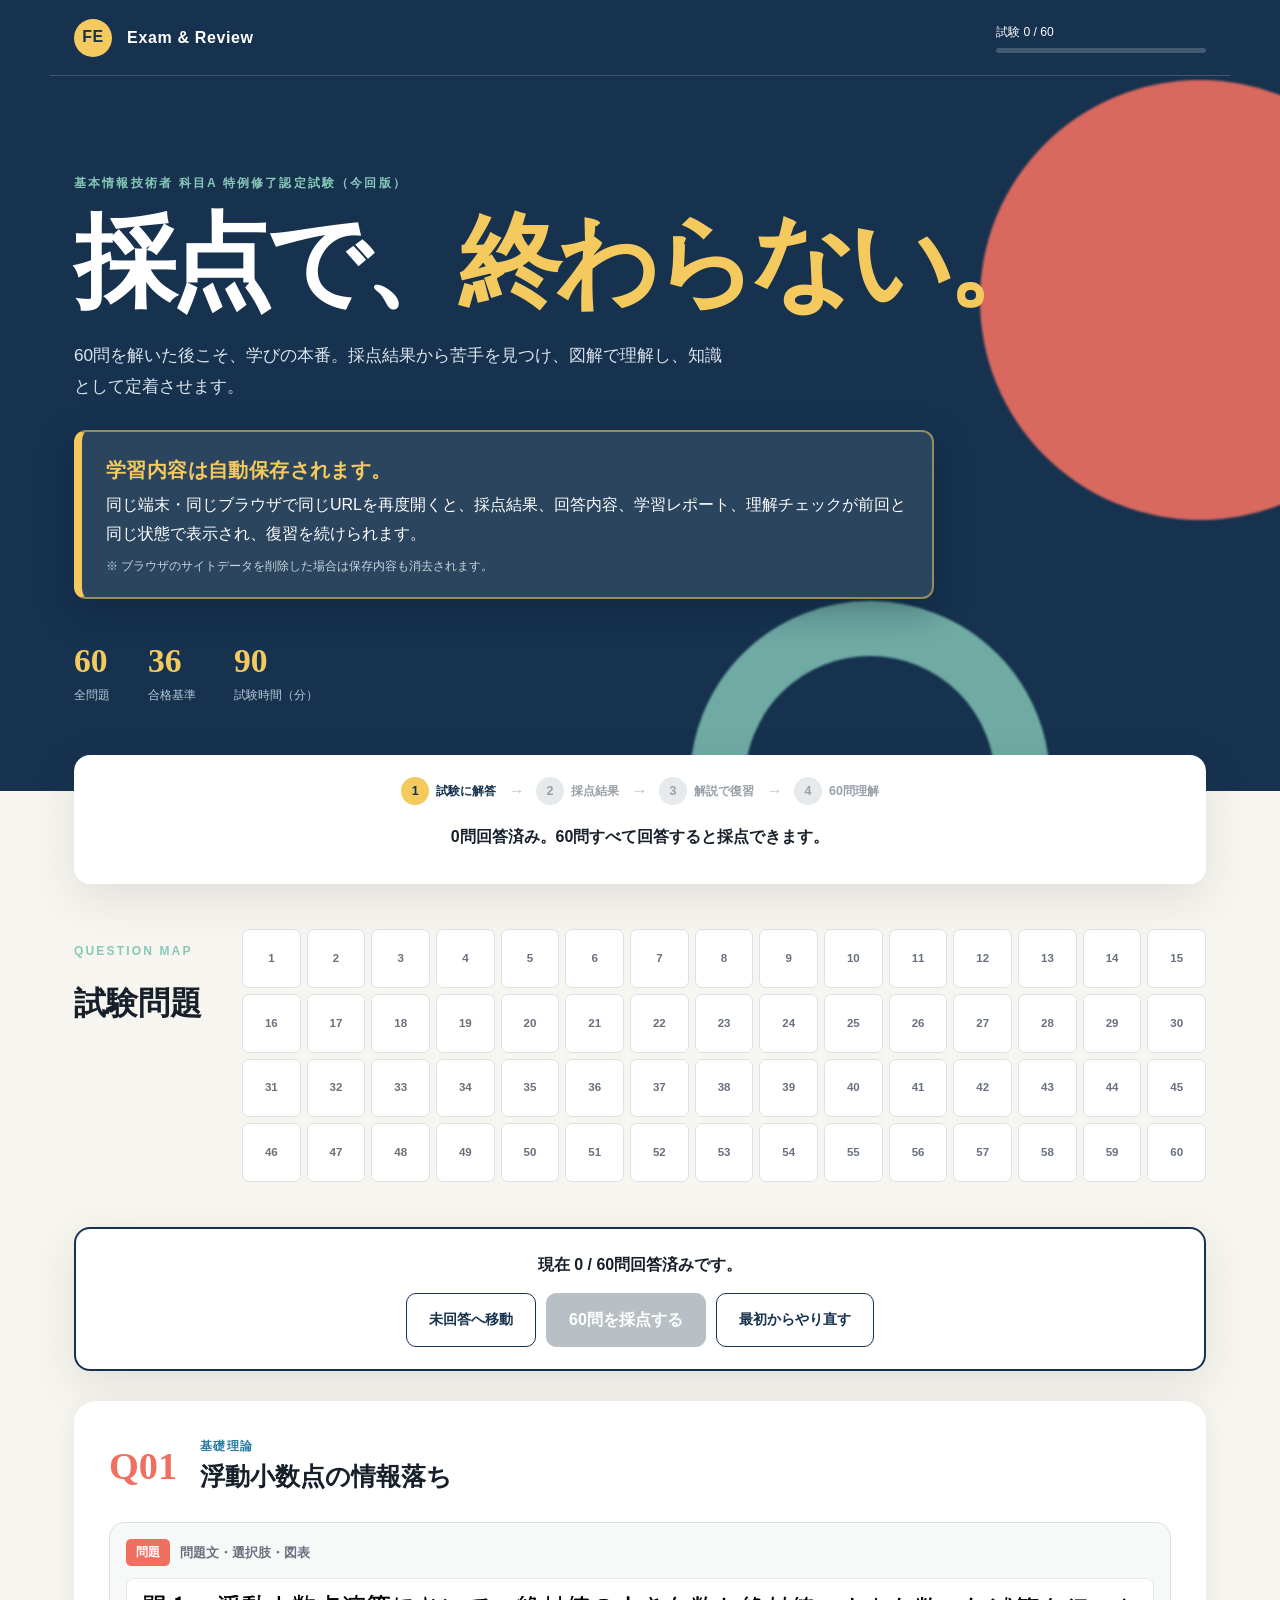
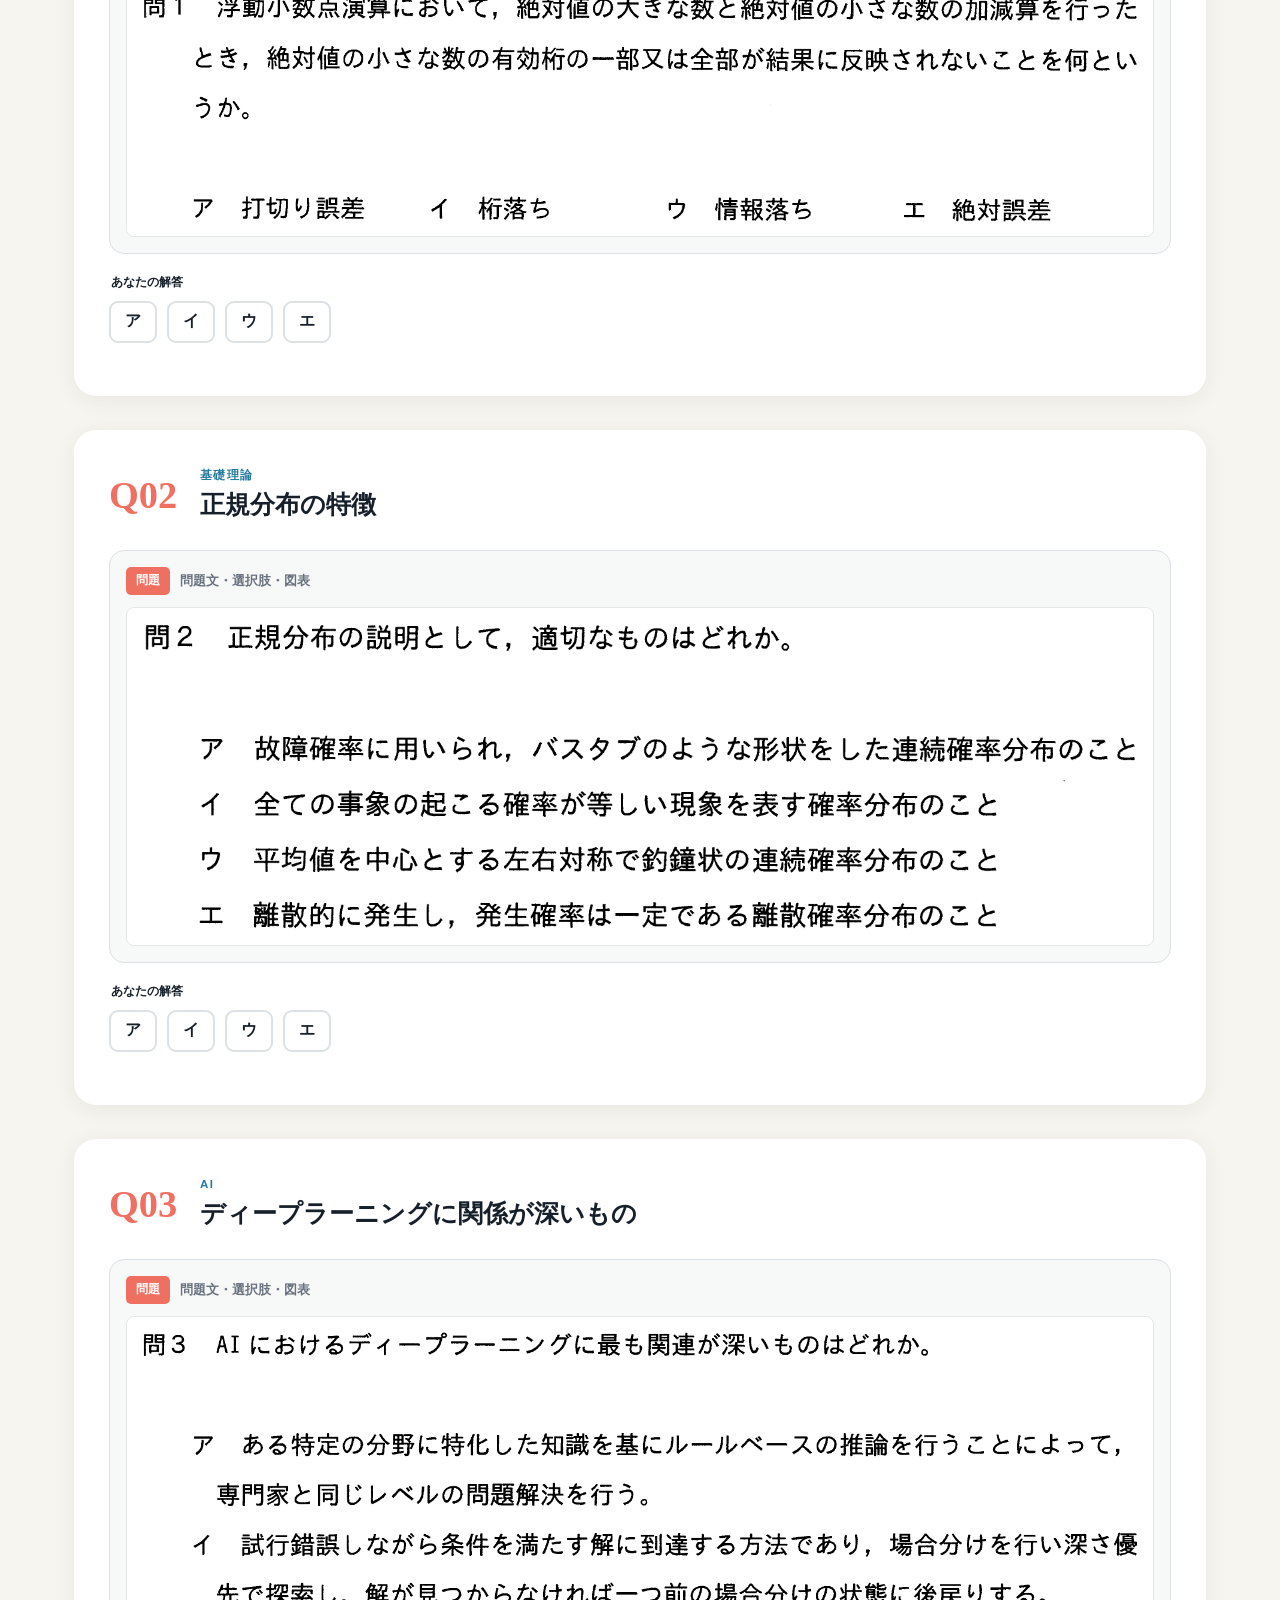
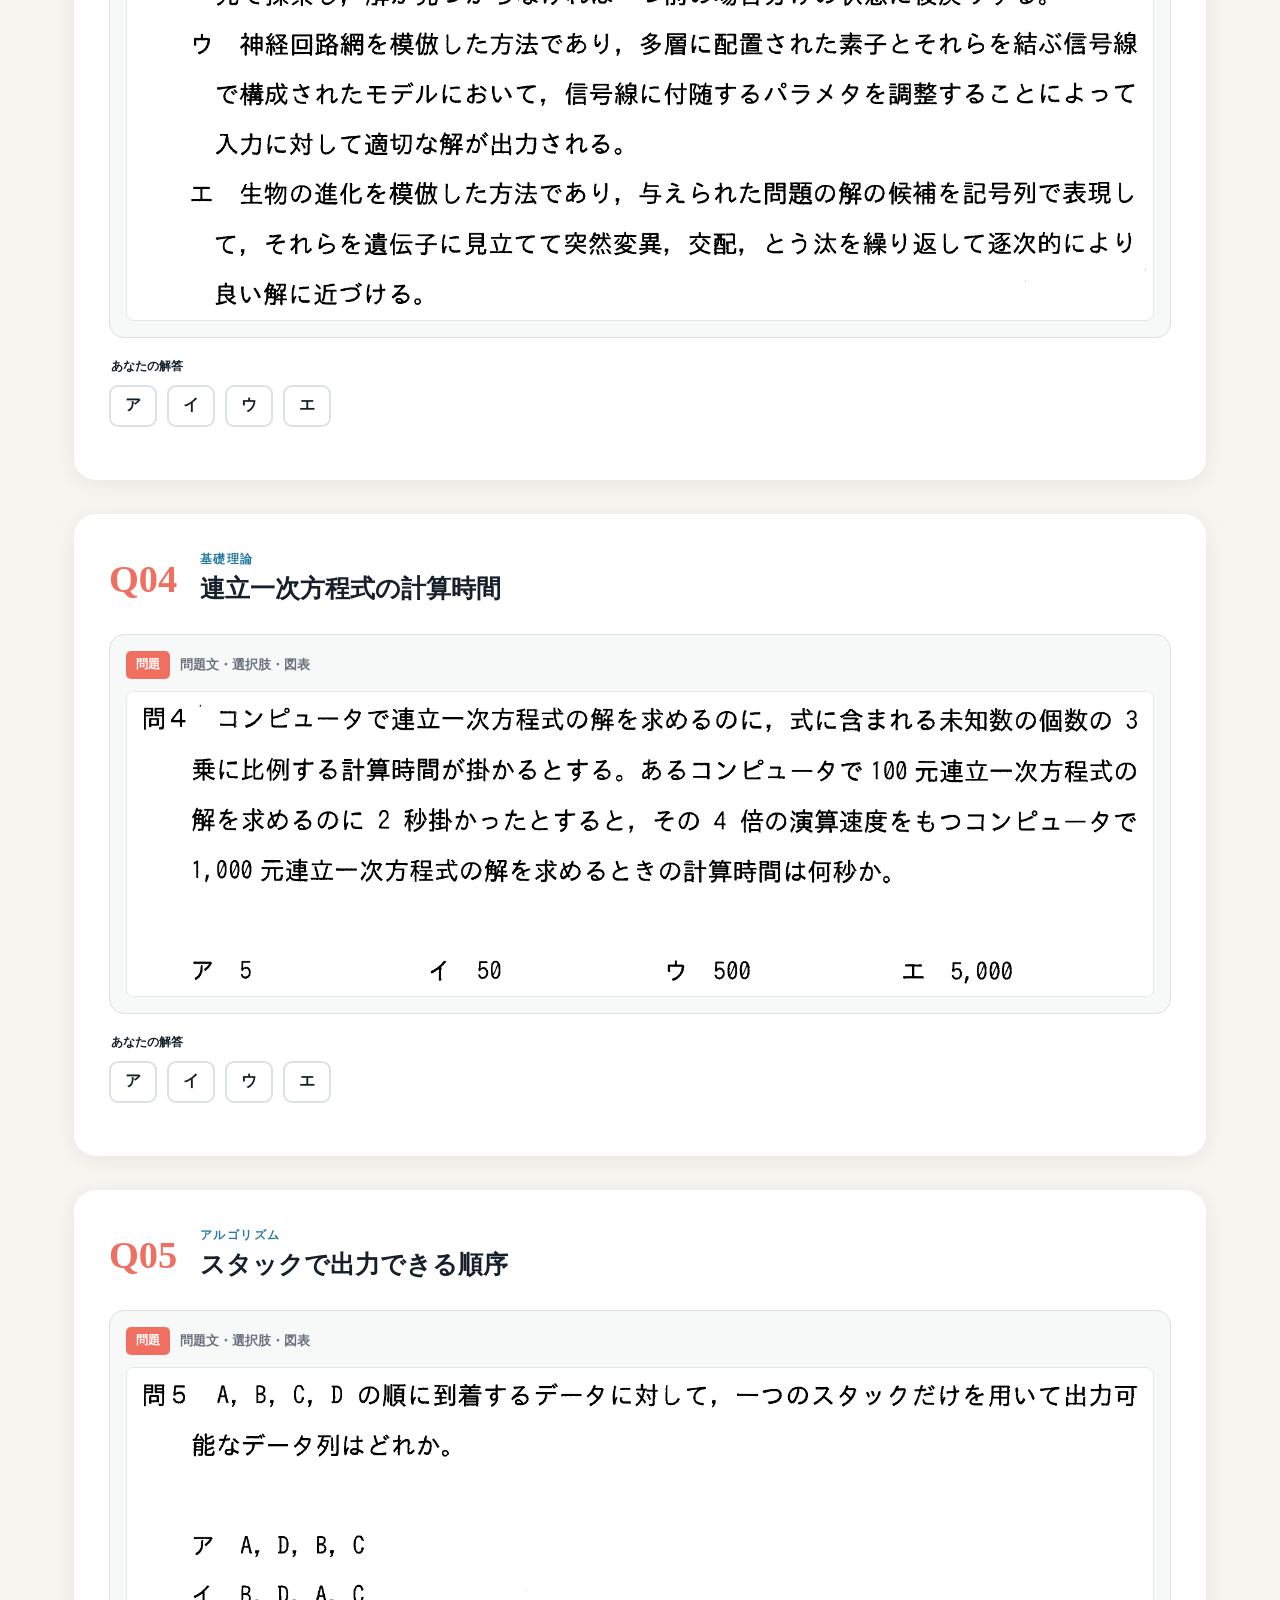
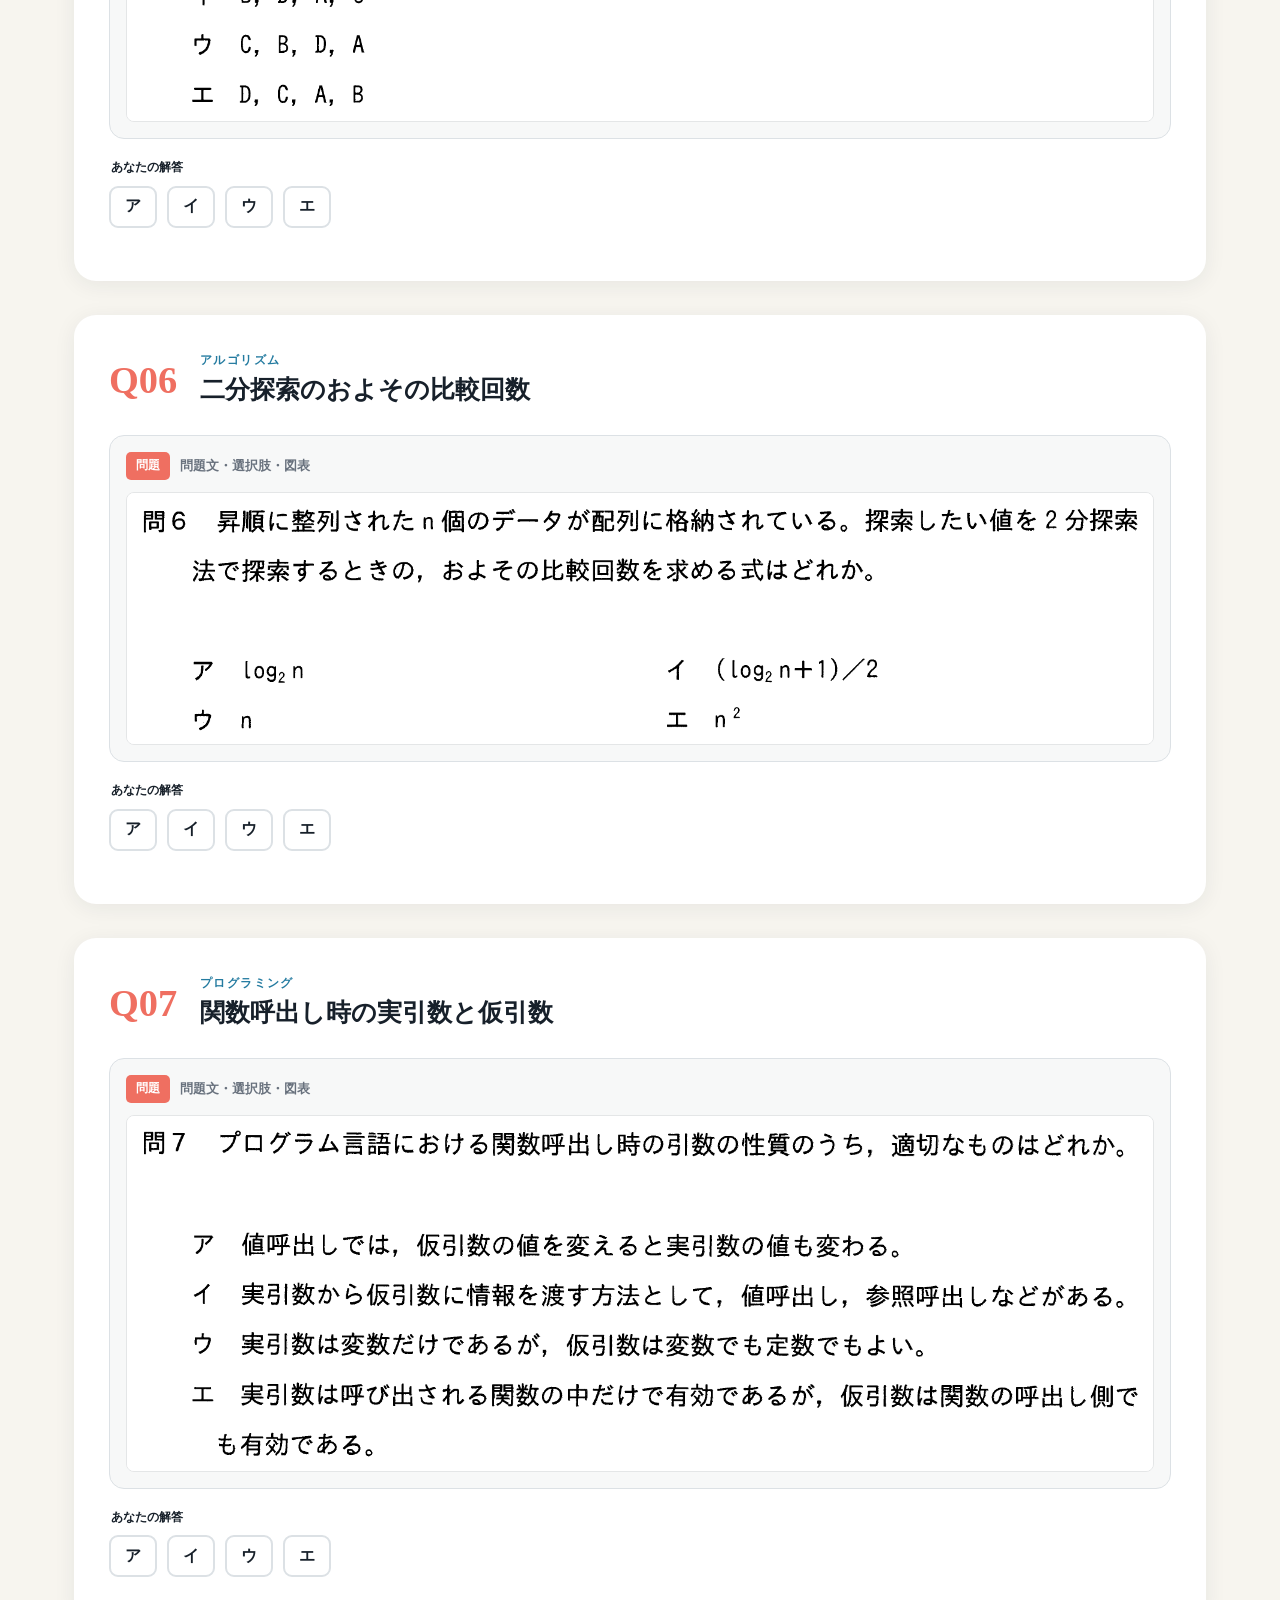
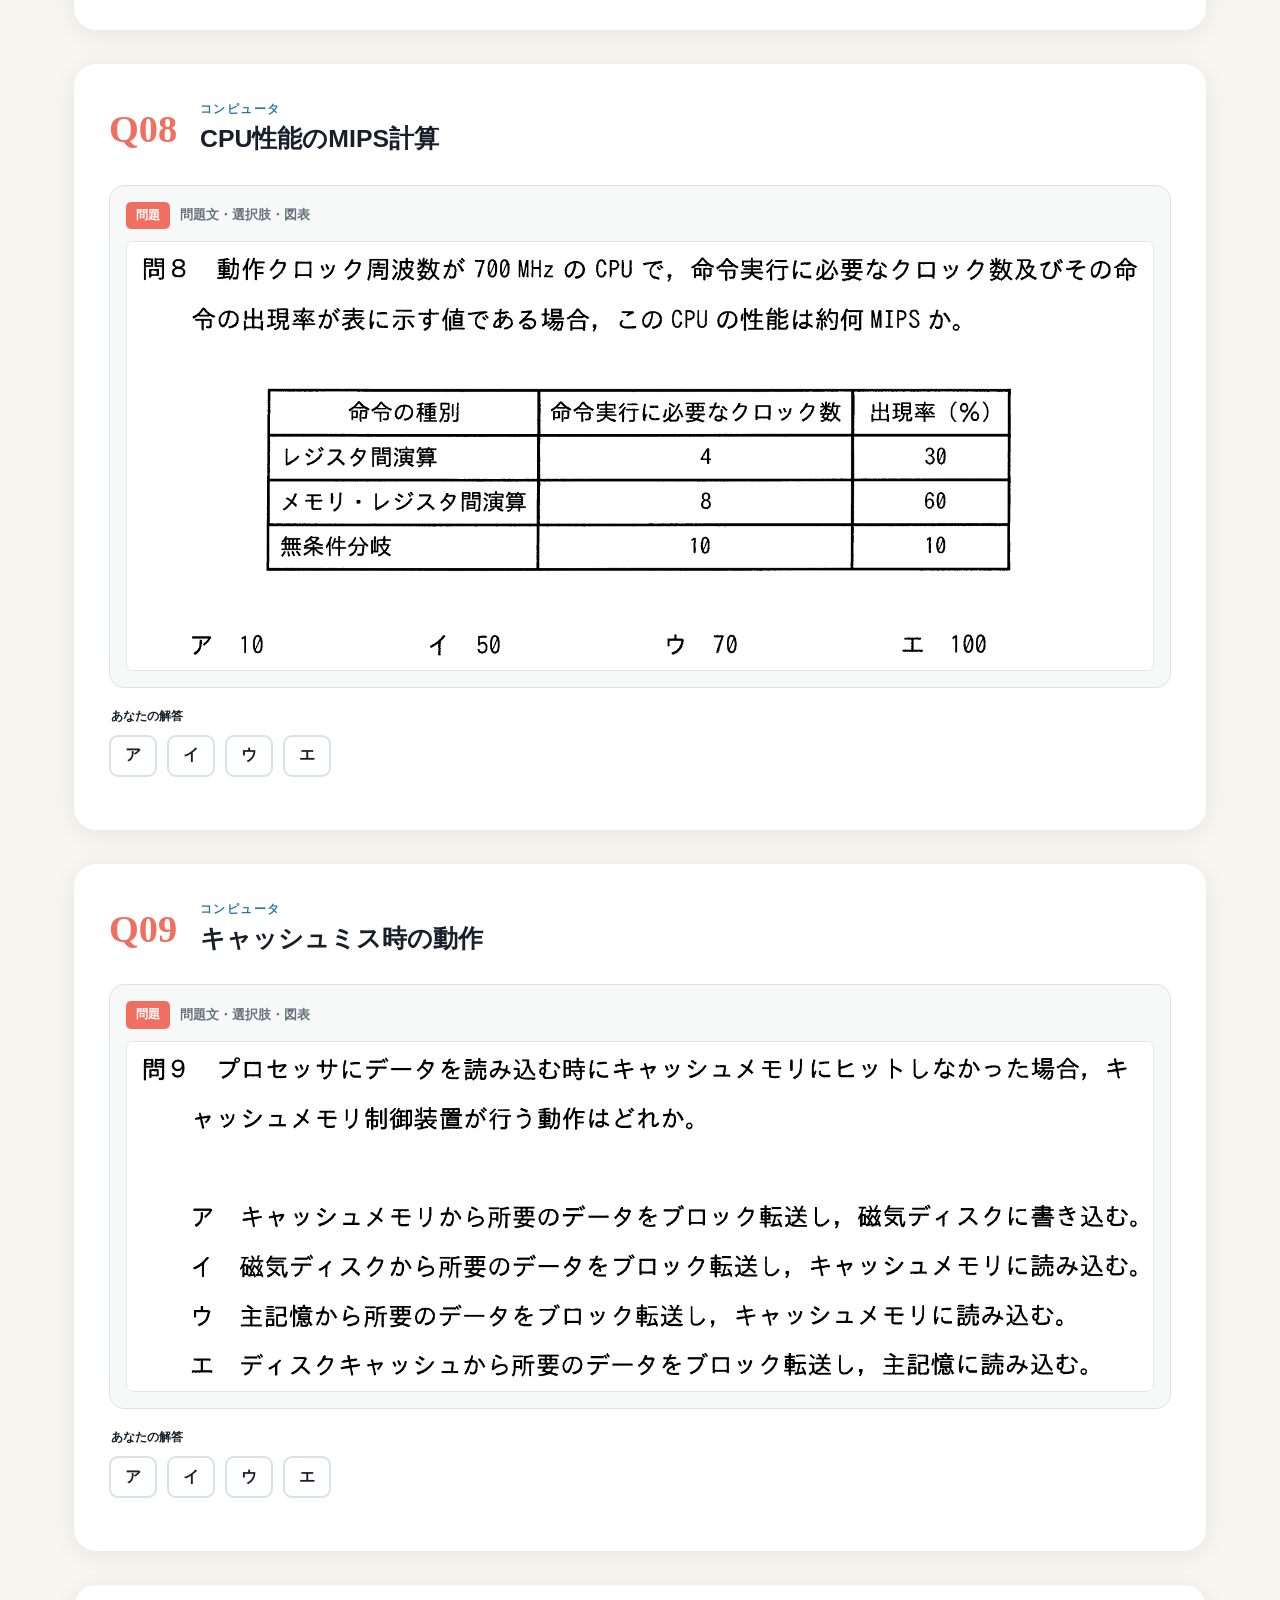
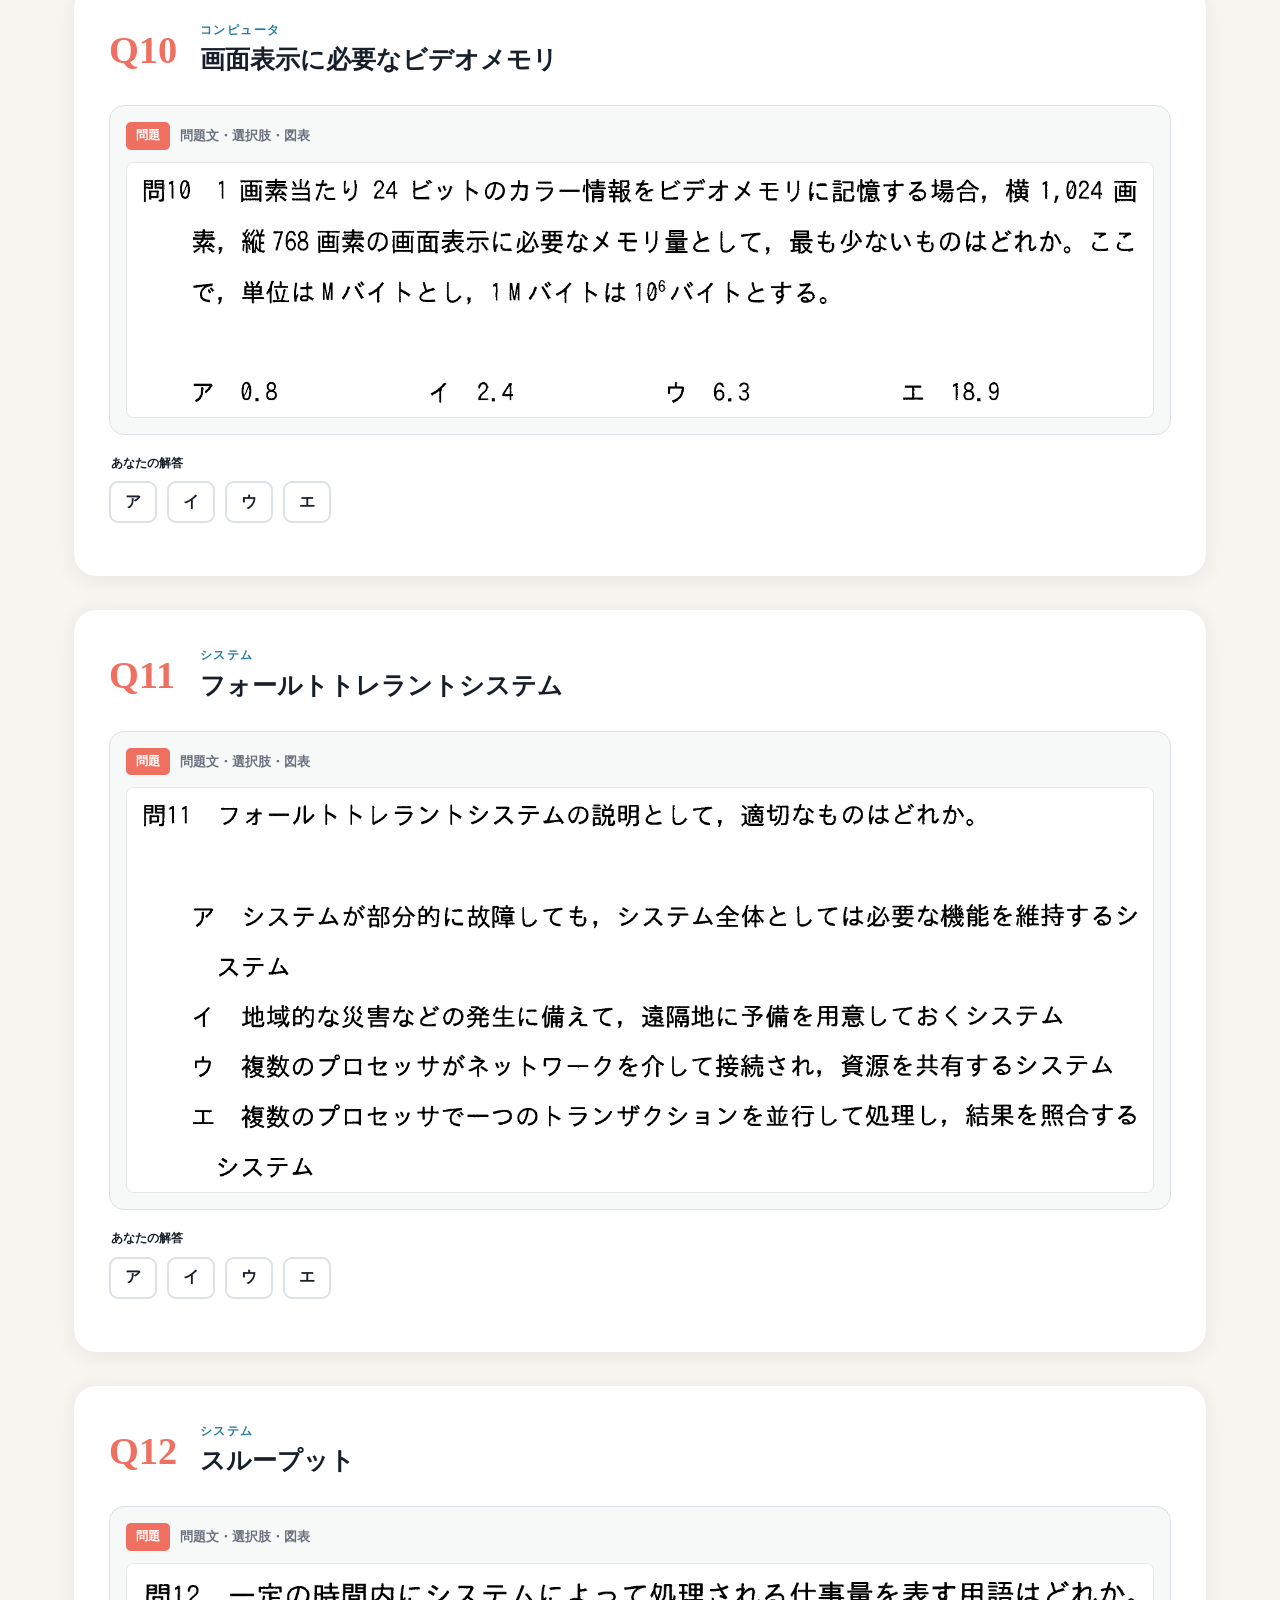
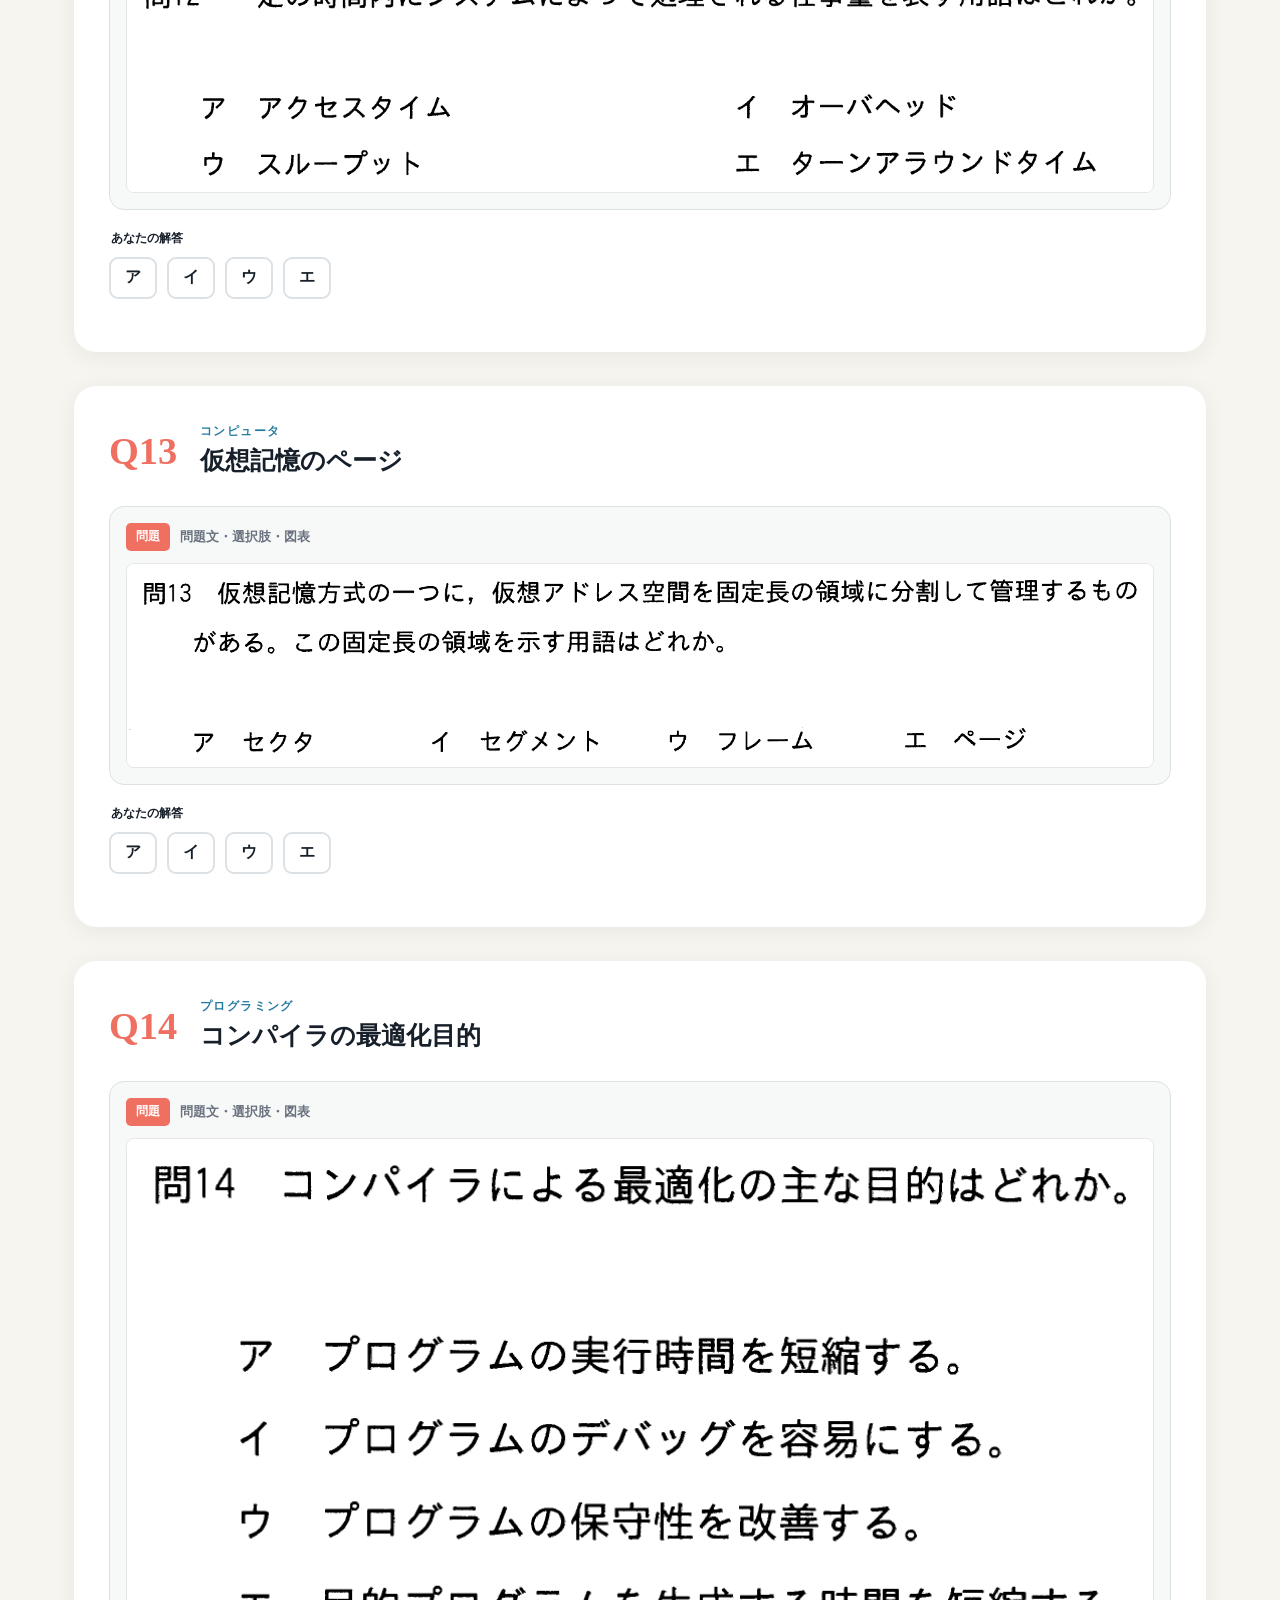
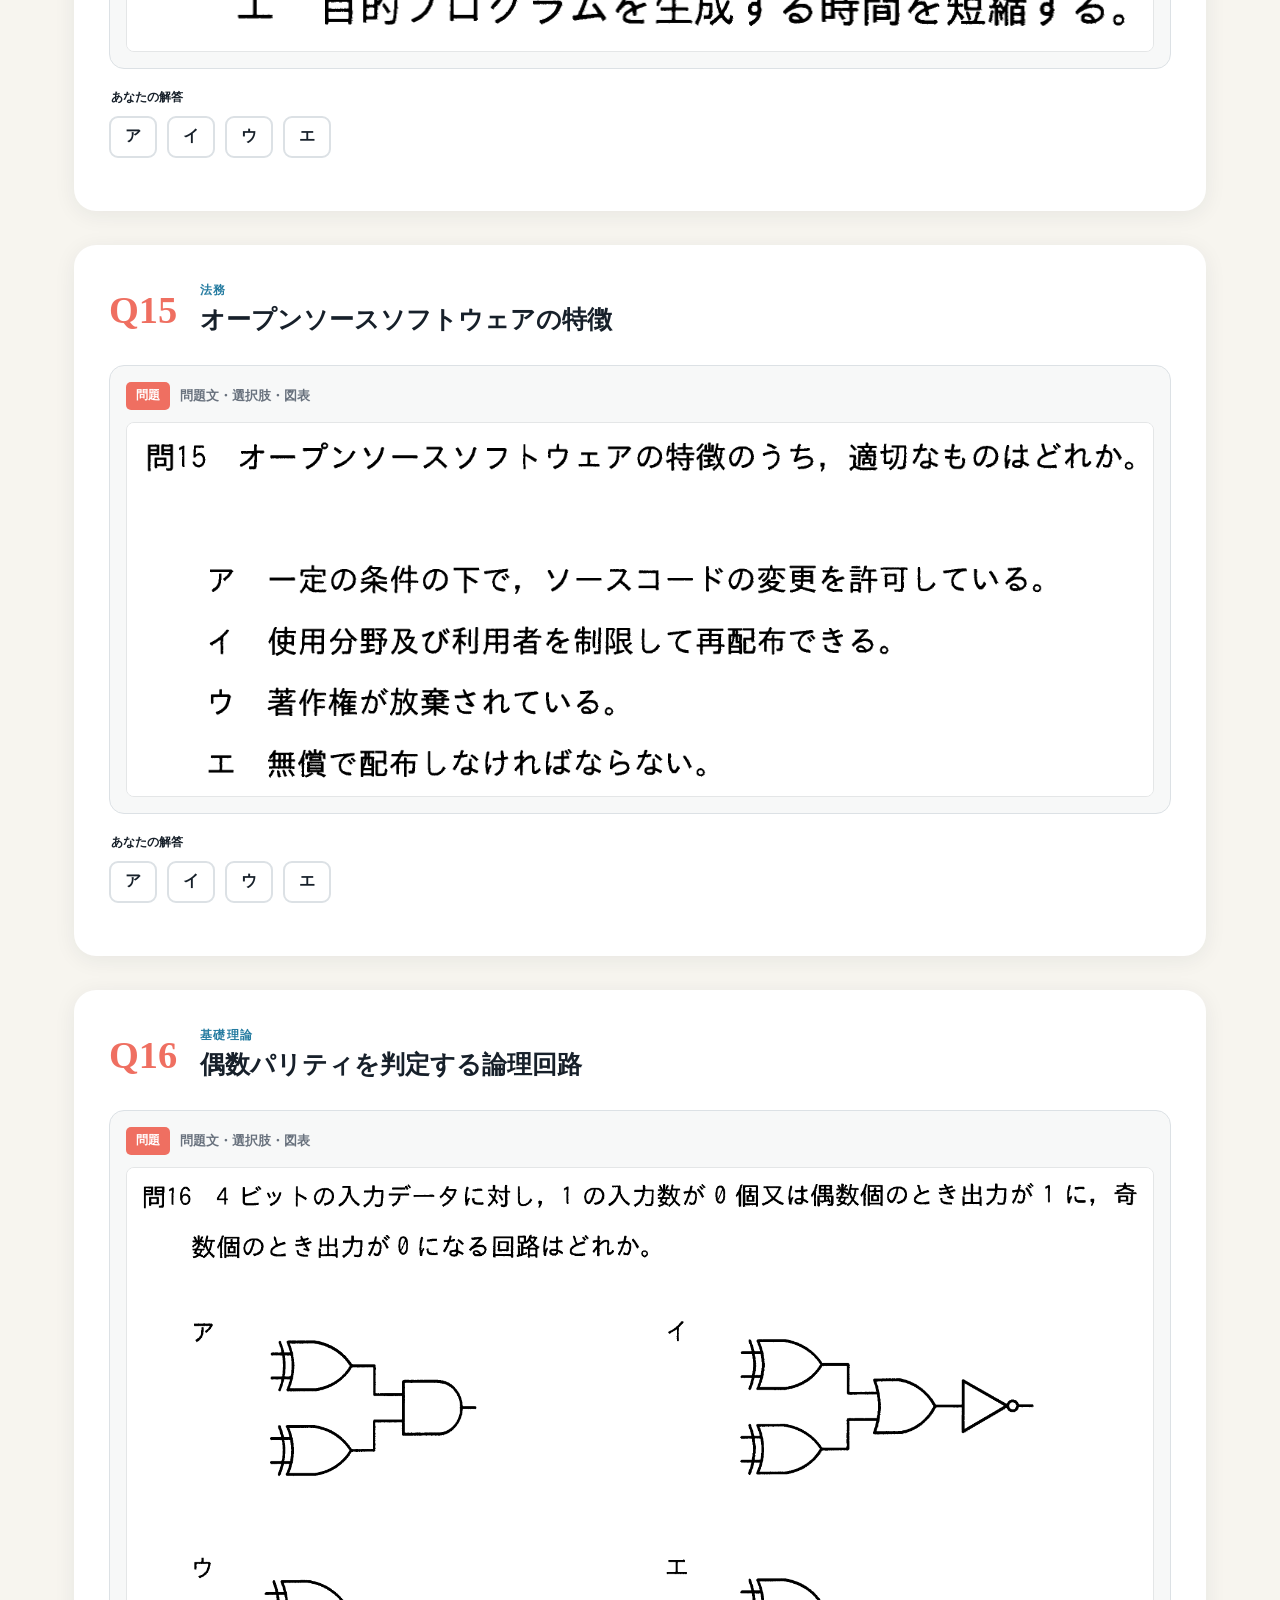
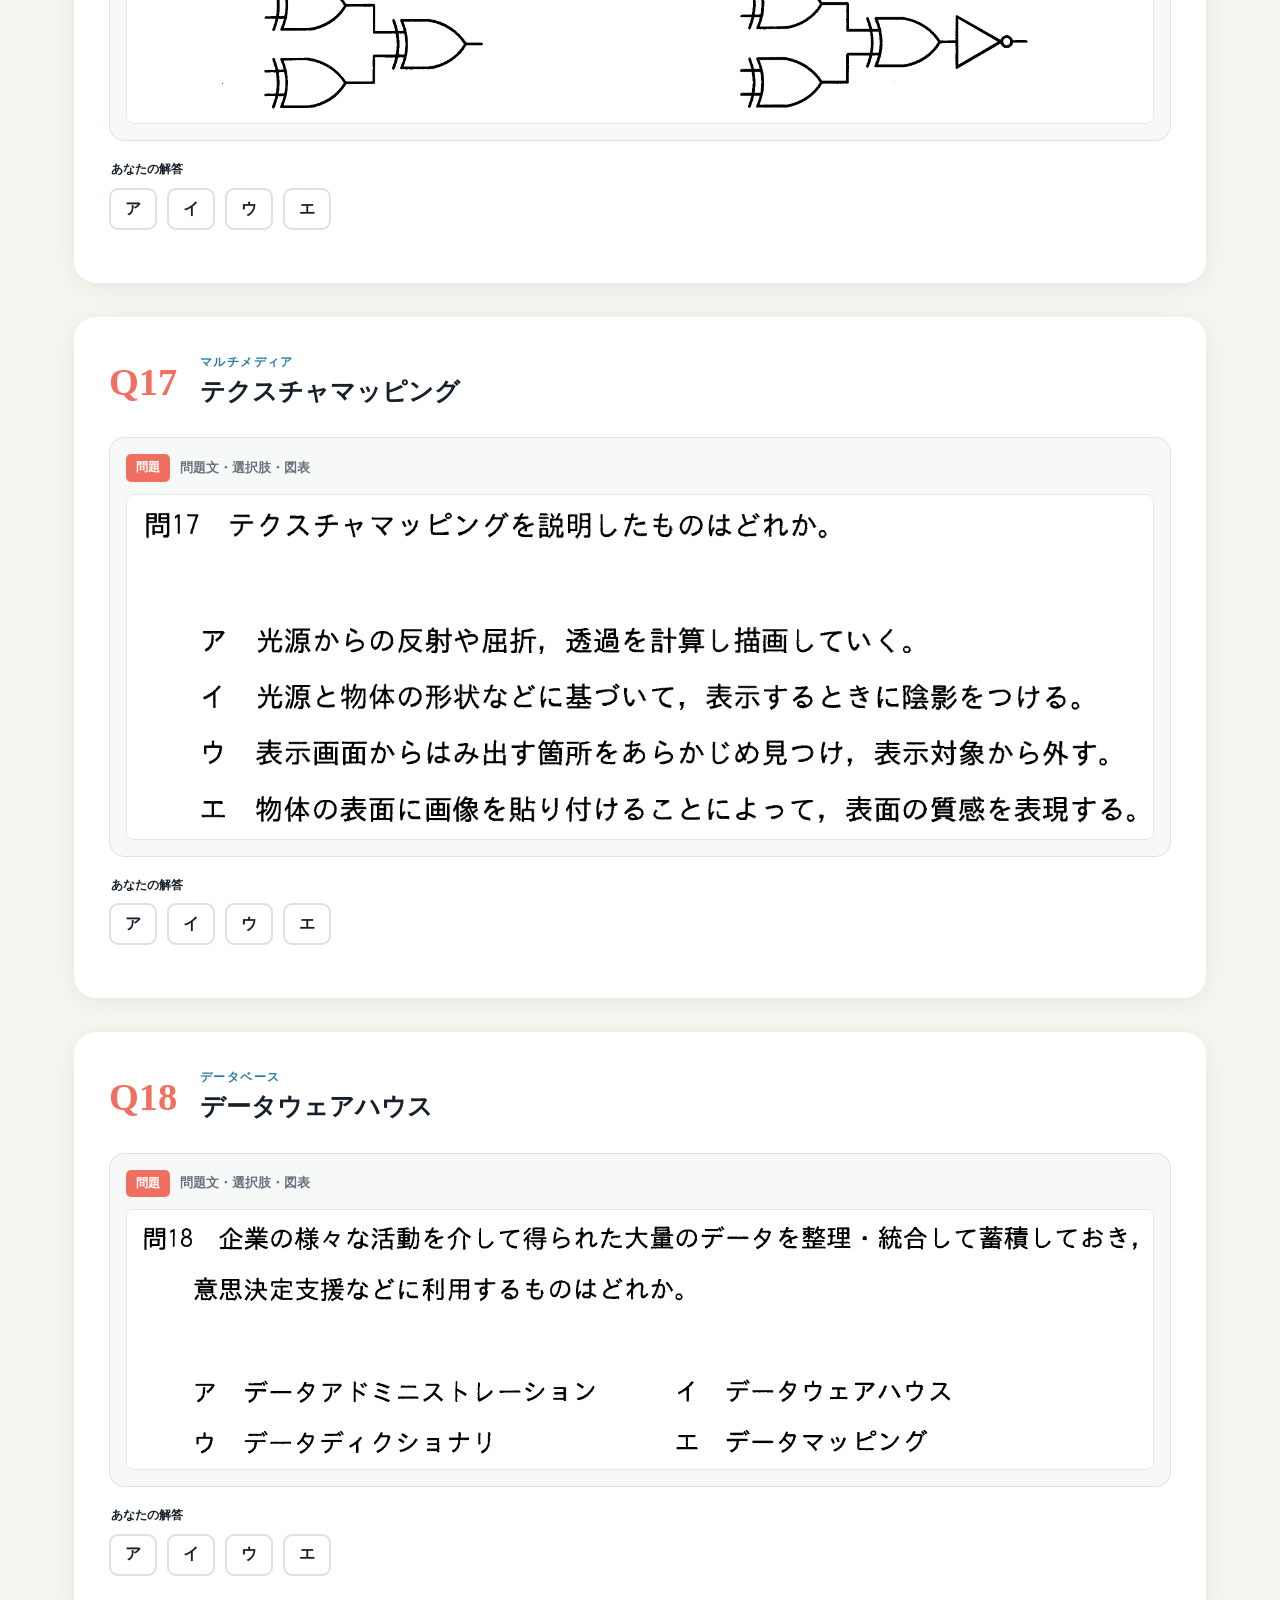
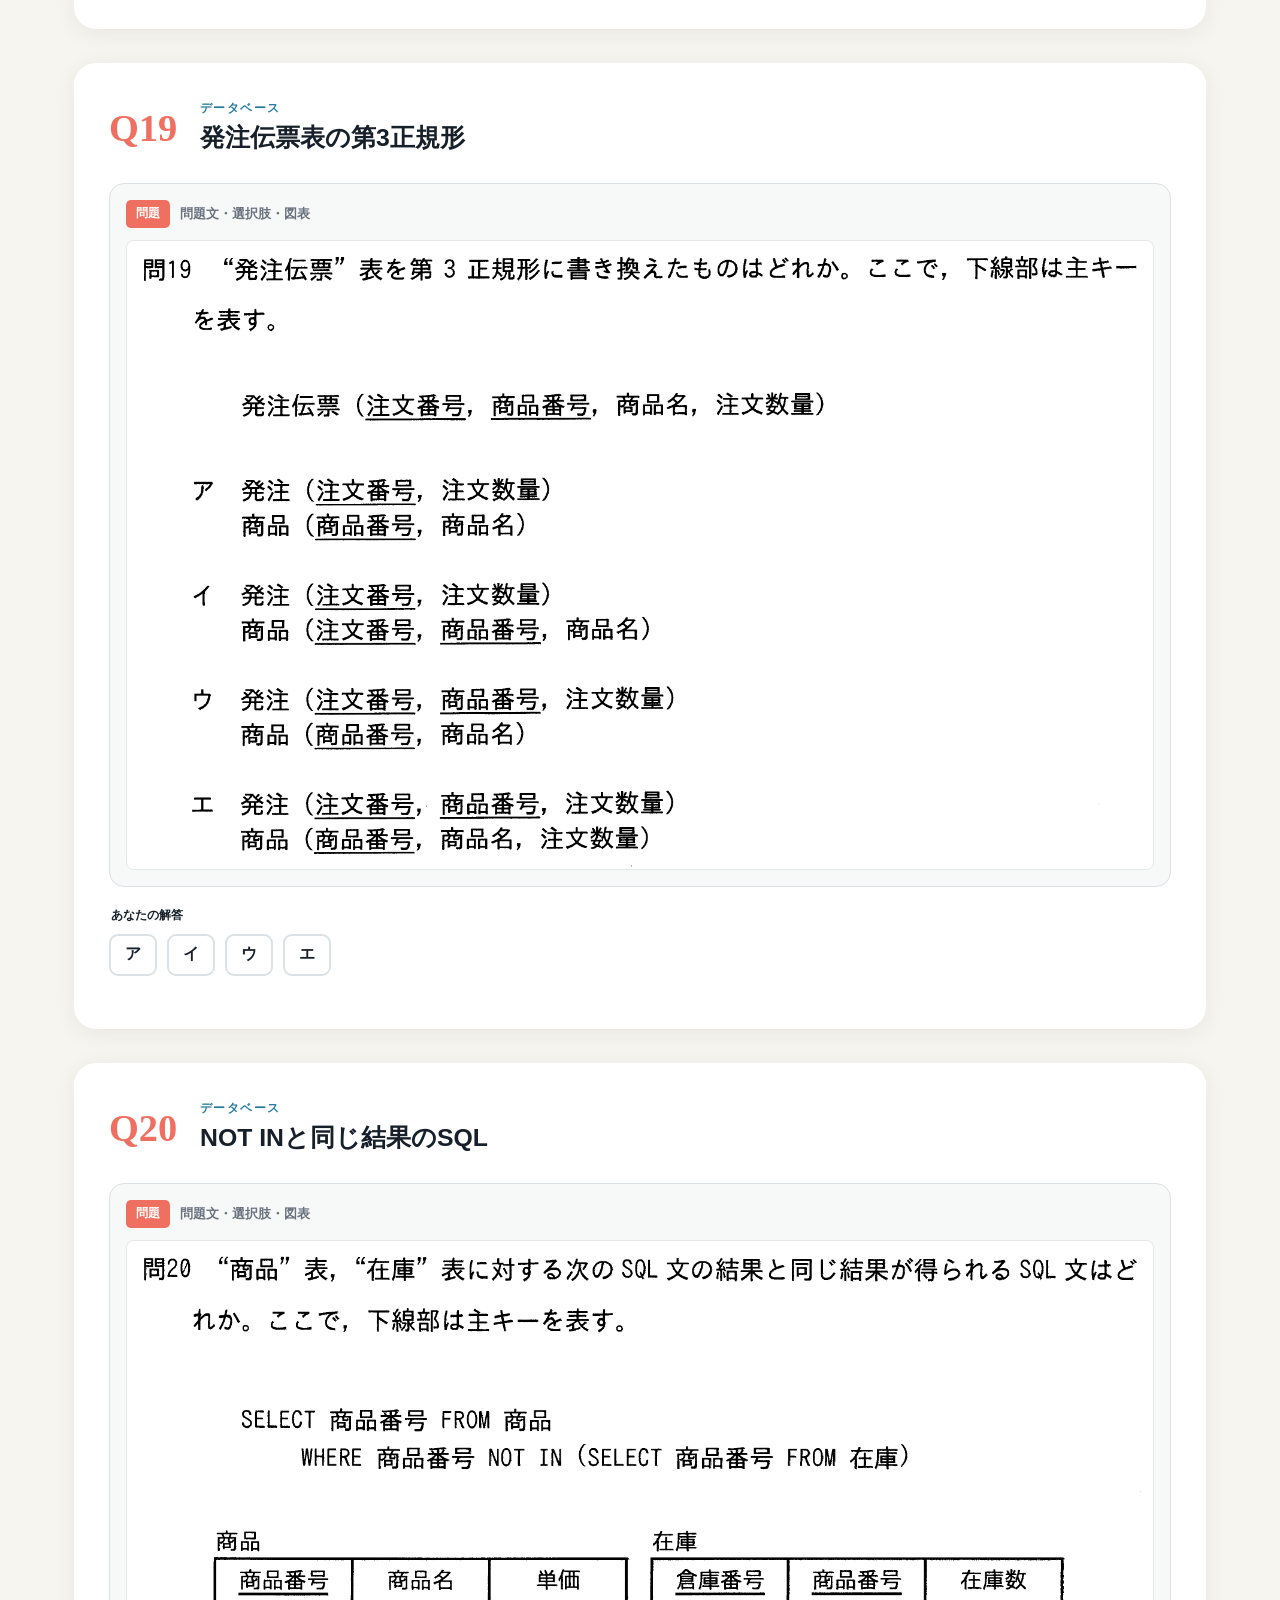
==== commit dd4d4f6a: "Add files via upload" ====
--- a/index.html
+++ b/index.html
@@ -3,8 +3,8 @@
 <head>
   <meta charset="utf-8">
   <meta name="viewport" content="width=device-width, initial-scale=1">
-  <meta name="description" content="基本情報技術者試験 科目A・全60問の試験演習と図解復習">
-  <title>基本情報技術者 科目A｜試験＆図解復習</title>
+  <meta name="description" content="FE 科目A 特例修了認定試験・全60問の試験演習と図解復習">
+  <title>FE 科目A 特例修了認定試験｜試験＆図解復習</title>
   <link rel="stylesheet" href="styles.css">
   <link rel="stylesheet" href="visuals.css">
   <link rel="stylesheet" href="flow.css">
@@ -20,7 +20,7 @@
       </div>
     </nav>
     <div class="hero-inner" id="top">
-      <p class="eyebrow">2026.06.14 修了認定試験</p>
+      <p class="eyebrow">基本情報技術者 科目A 特例修了認定試験（今回版）</p>
       <h1>採点で、<em>終わらない。</em></h1>
       <p class="lead">60問を解いた後こそ、学びの本番。採点結果から苦手を見つけ、図解で理解し、知識として定着させます。</p>
       <p class="save-note">
@@ -120,8 +120,8 @@
 
   <footer>
     <div class="footer-notes">
-      <p>令和8年度6月14日実施 修了認定試験・学習用解説</p>
-      <p class="source-note">出典・参考：問題画像は提供された試験問題画像を使用。解説作成にあたり、基本情報技術者試験、応用情報技術者試験、情報セキュリティマネジメント試験の公開過去問題・関連問題も参考にしています。</p>
+      <p>基本情報技術者 科目A 特例修了認定試験（今回版）・学習用解説</p>
+      <p class="source-note">出典・参考：問題画像は提供された tokurei_Mondai_20240728_FE.pdf から切り出した今回の60問を使用しています。解説作成にあたり、基本情報技術者試験、応用情報技術者試験、情報セキュリティマネジメント試験の公開過去問題・関連問題も参考にしています。</p>
     </div>
     <div class="footer-links">
       <a href="reference-map.html">参考問題対応表</a>
--- a/visuals.css
+++ b/visuals.css
@@ -8,3 +8,10 @@
 .bmc{height:220px;display:grid;grid-template-columns:repeat(5,1fr);grid-template-rows:1fr 42px;gap:3px;align-content:center;position:relative;padding-bottom:25px}.bmc>div{background:#fff;border:1px solid var(--navy);padding:6px;font-size:.58rem;display:grid;place-content:center;text-align:center}.bmc .value{background:var(--yellow);font-weight:bold}.bmc .wide{grid-column:span 2}.bmc .revenue{grid-column:span 3;background:#dff4ed}.bmc strong{position:absolute;bottom:1px;width:100%;text-align:center;font-size:.58rem}
 .moving-average{height:220px;display:grid;align-content:center;gap:8px}.ma-window{display:grid;grid-template-columns:50px 1fr 125px;align-items:center;font-size:.62rem}.ma-window i{width:var(--w);border-top:11px solid var(--blue)}.ma-window b{font-size:.6rem}.ma-window.best{background:#fff;padding:5px;border-radius:6px}.ma-window.best i{border-color:var(--coral)}.moving-average small{text-align:center}
 .pareto{height:220px;position:relative;padding:20px 15px 35px}.pareto .bars{height:150px;display:flex;align-items:flex-end;gap:10px;border-left:2px solid var(--navy);border-bottom:2px solid var(--navy);padding:0 8px}.pareto .bars i{height:var(--h);flex:1;background:var(--blue)}.pareto svg{position:absolute;left:15px;top:20px;width:calc(100% - 30px);height:150px}.pareto polyline{fill:none;stroke:var(--coral);stroke-width:5}.pareto span,.pareto b{position:absolute;bottom:12px;font-size:.57rem}.pareto span{left:15px;color:var(--blue)}.pareto b{right:15px;color:var(--coral)}
+.rich-formula{gap:8px}.rich-formula em{display:inline-block;font-style:normal;background:#fff;border:1px solid var(--line);border-radius:999px;padding:4px 10px;margin:0 3px;font-size:.68rem;color:var(--blue);font-weight:800}
+.mini-table{height:220px;display:grid;place-items:center}.mini-table table{width:100%;border-collapse:separate;border-spacing:4px;font-size:.68rem}.mini-table th,.mini-table td{background:#fff;border:1px solid var(--line);border-radius:6px;padding:7px;text-align:center;line-height:1.45}.mini-table th{background:var(--navy);color:#fff}.mini-table td:last-child{font-weight:800;color:var(--blue)}
+.v-cardset{height:220px;display:grid;grid-template-columns:repeat(auto-fit,minmax(92px,1fr));gap:8px;align-content:center}.v-cardset section{background:#fff;border:1px solid var(--line);border-top:5px solid var(--blue);border-radius:8px;padding:10px;min-height:86px;display:flex;flex-direction:column;justify-content:center;text-align:center}.v-cardset section.focus,.v-cardset section:last-child{border-top-color:var(--coral);background:#fff8e1}.v-cardset b{font-size:.78rem;color:var(--navy)}.v-cardset p{font-size:.66rem;line-height:1.55;margin:7px 0 0;color:var(--muted)}
+.v-layers{height:220px;display:grid;align-content:center;gap:7px}.v-layers div{background:#fff;border:1px solid var(--line);border-left:7px solid var(--blue);border-radius:7px;padding:8px 12px;text-align:center;font-size:.74rem;font-weight:800}.v-layers div.focus{background:var(--yellow);border-left-color:var(--coral)}
+.v-grid{height:220px;display:grid;grid-template-columns:1fr 1fr;gap:8px;align-content:center}.v-grid div{min-height:70px;background:#fff;border:1px solid var(--line);border-radius:8px;display:grid;place-items:center;text-align:center;padding:8px;font-size:.72rem;font-weight:800}.v-grid div:nth-child(2){background:var(--yellow);box-shadow:0 0 0 3px #fff inset}
+.bell-curve,.s-curve{height:220px;display:grid;place-items:center;text-align:center;position:relative}.bell-curve svg,.s-curve svg{width:95%;height:150px}.bell-curve path,.s-curve path{fill:none;stroke:var(--blue);stroke-width:7;stroke-linecap:round}.bell-curve line{stroke:var(--coral);stroke-width:4;stroke-dasharray:6 6}.bell-curve b{position:absolute;top:96px;left:50%;transform:translateX(-50%);background:var(--yellow);border-radius:999px;padding:5px 12px;font-size:.72rem}.bell-curve span,.s-curve span{font-size:.72rem;color:var(--muted);font-weight:800}.s-curve path+path{stroke:var(--coral);stroke-width:5}
+@media(max-width:820px){.v-cardset{grid-template-columns:1fr 1fr}.mini-table table{font-size:.6rem}.mini-table th,.mini-table td{padding:5px}.v-grid div{font-size:.66rem}}
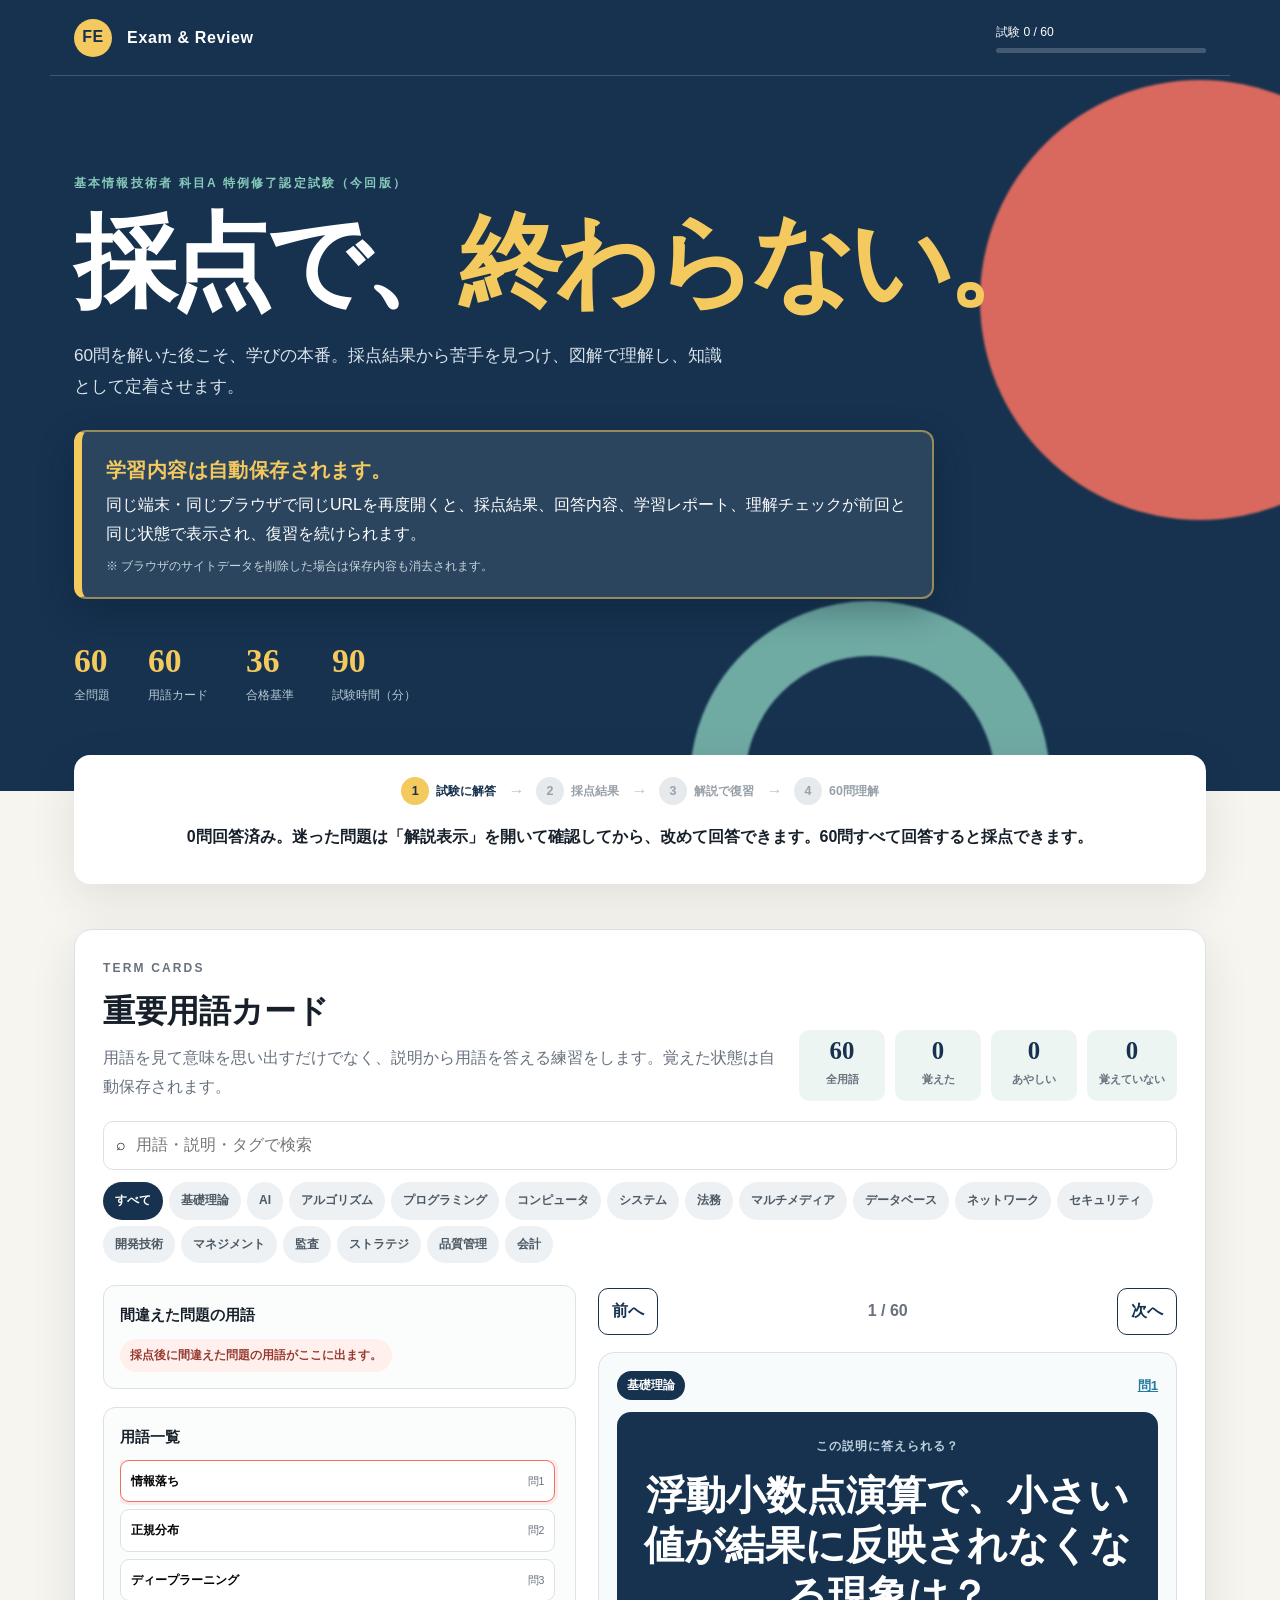
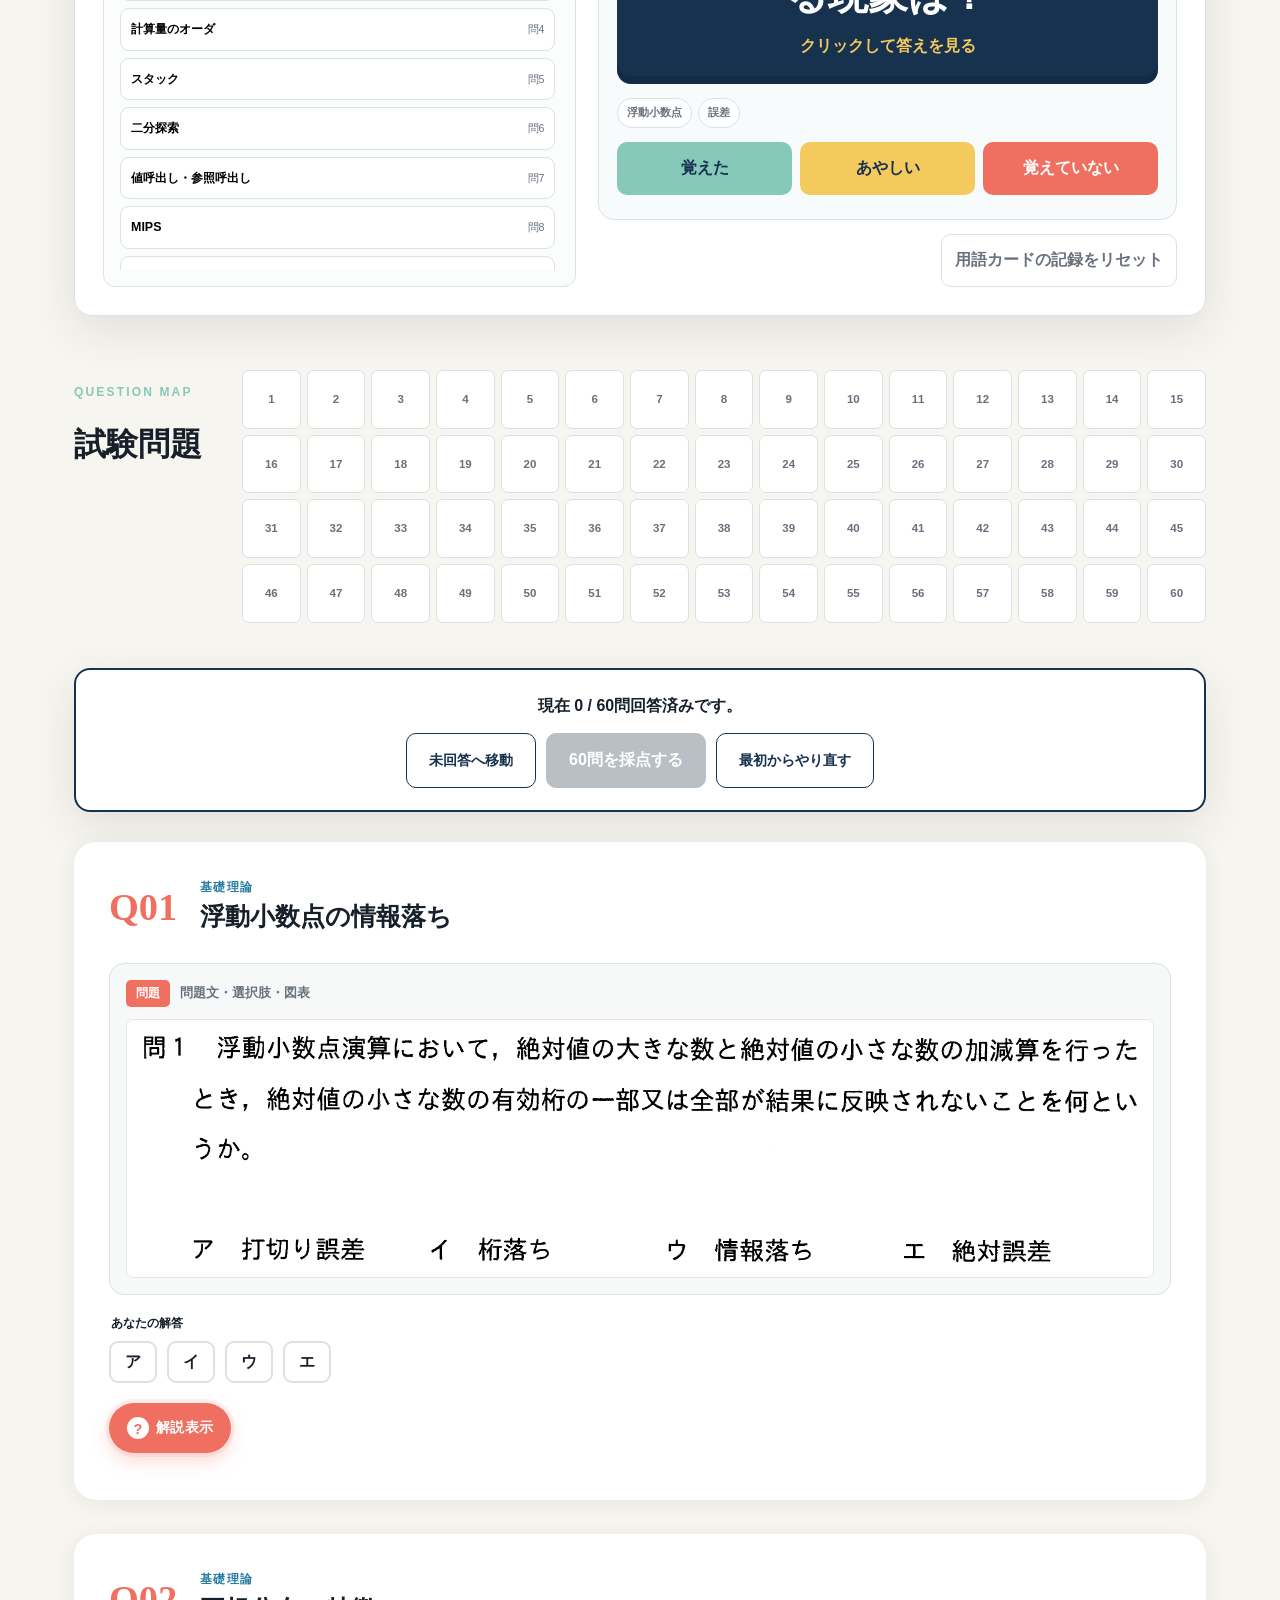
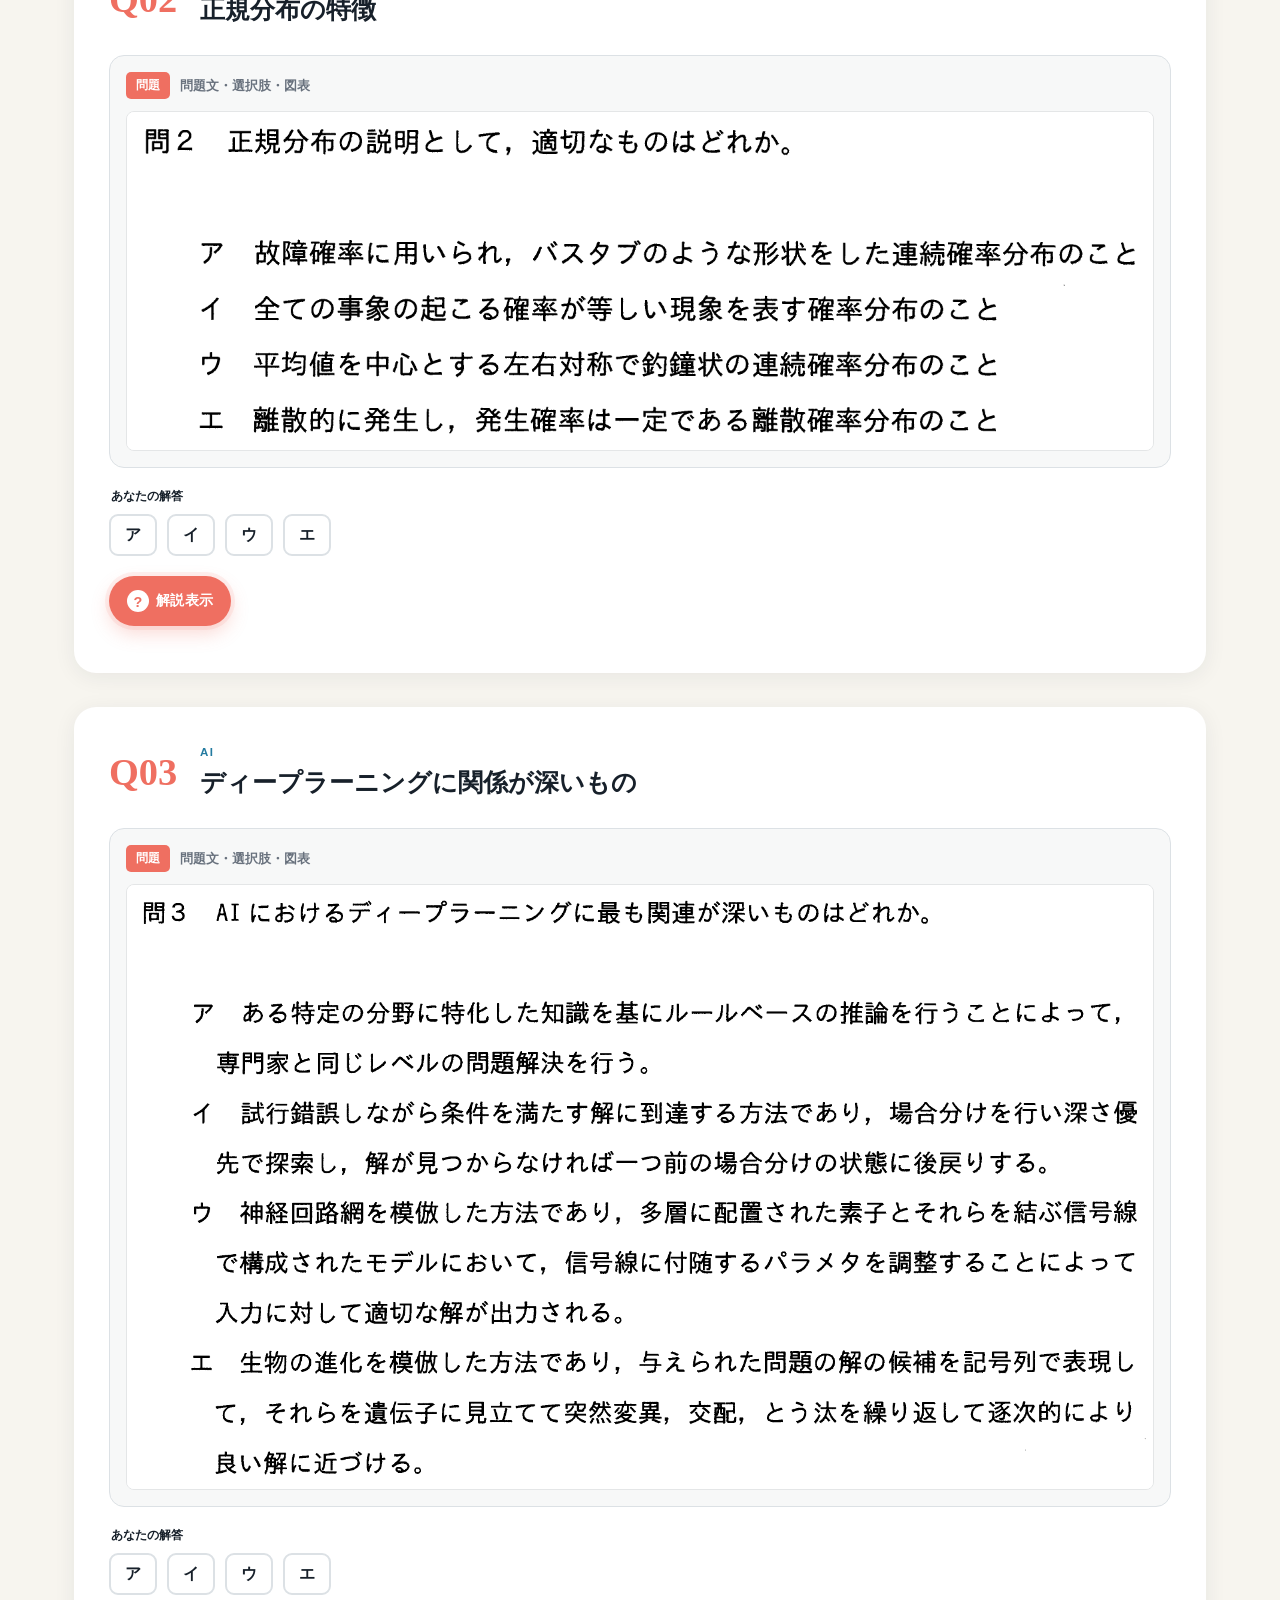
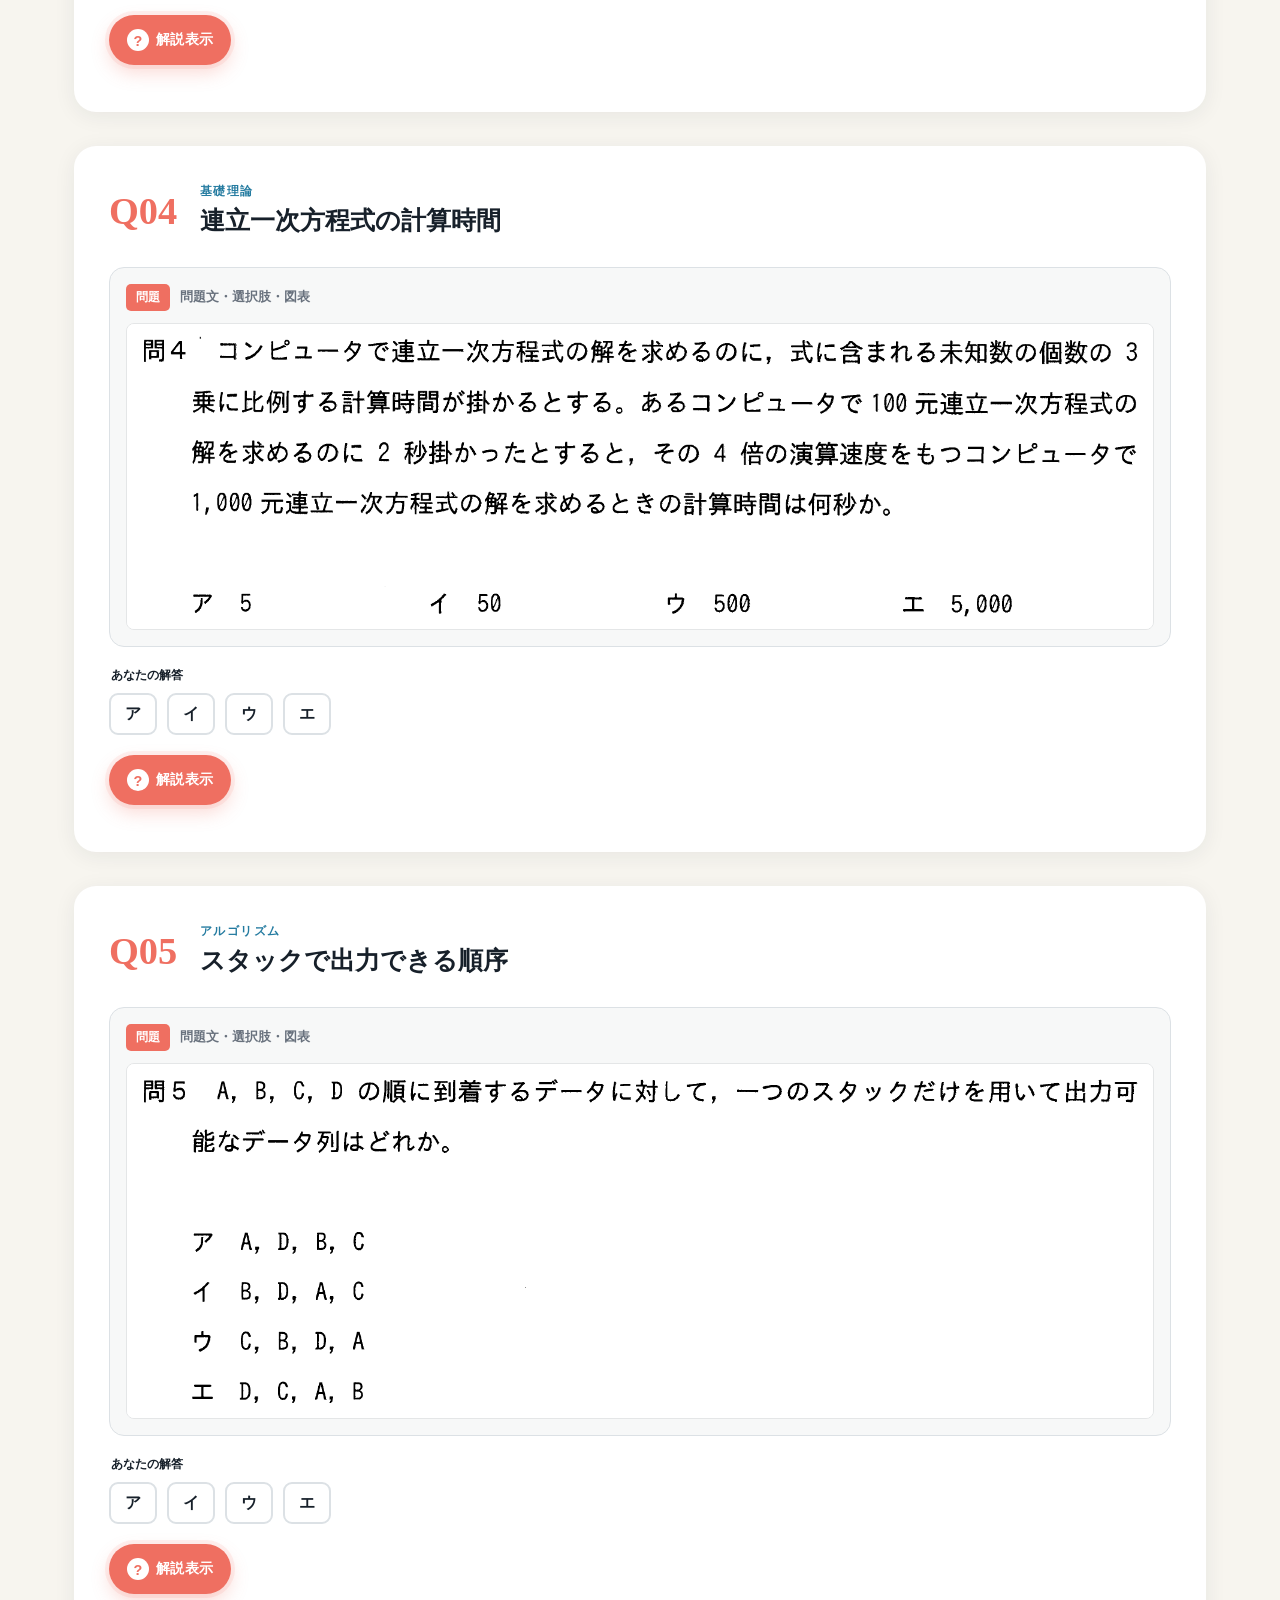
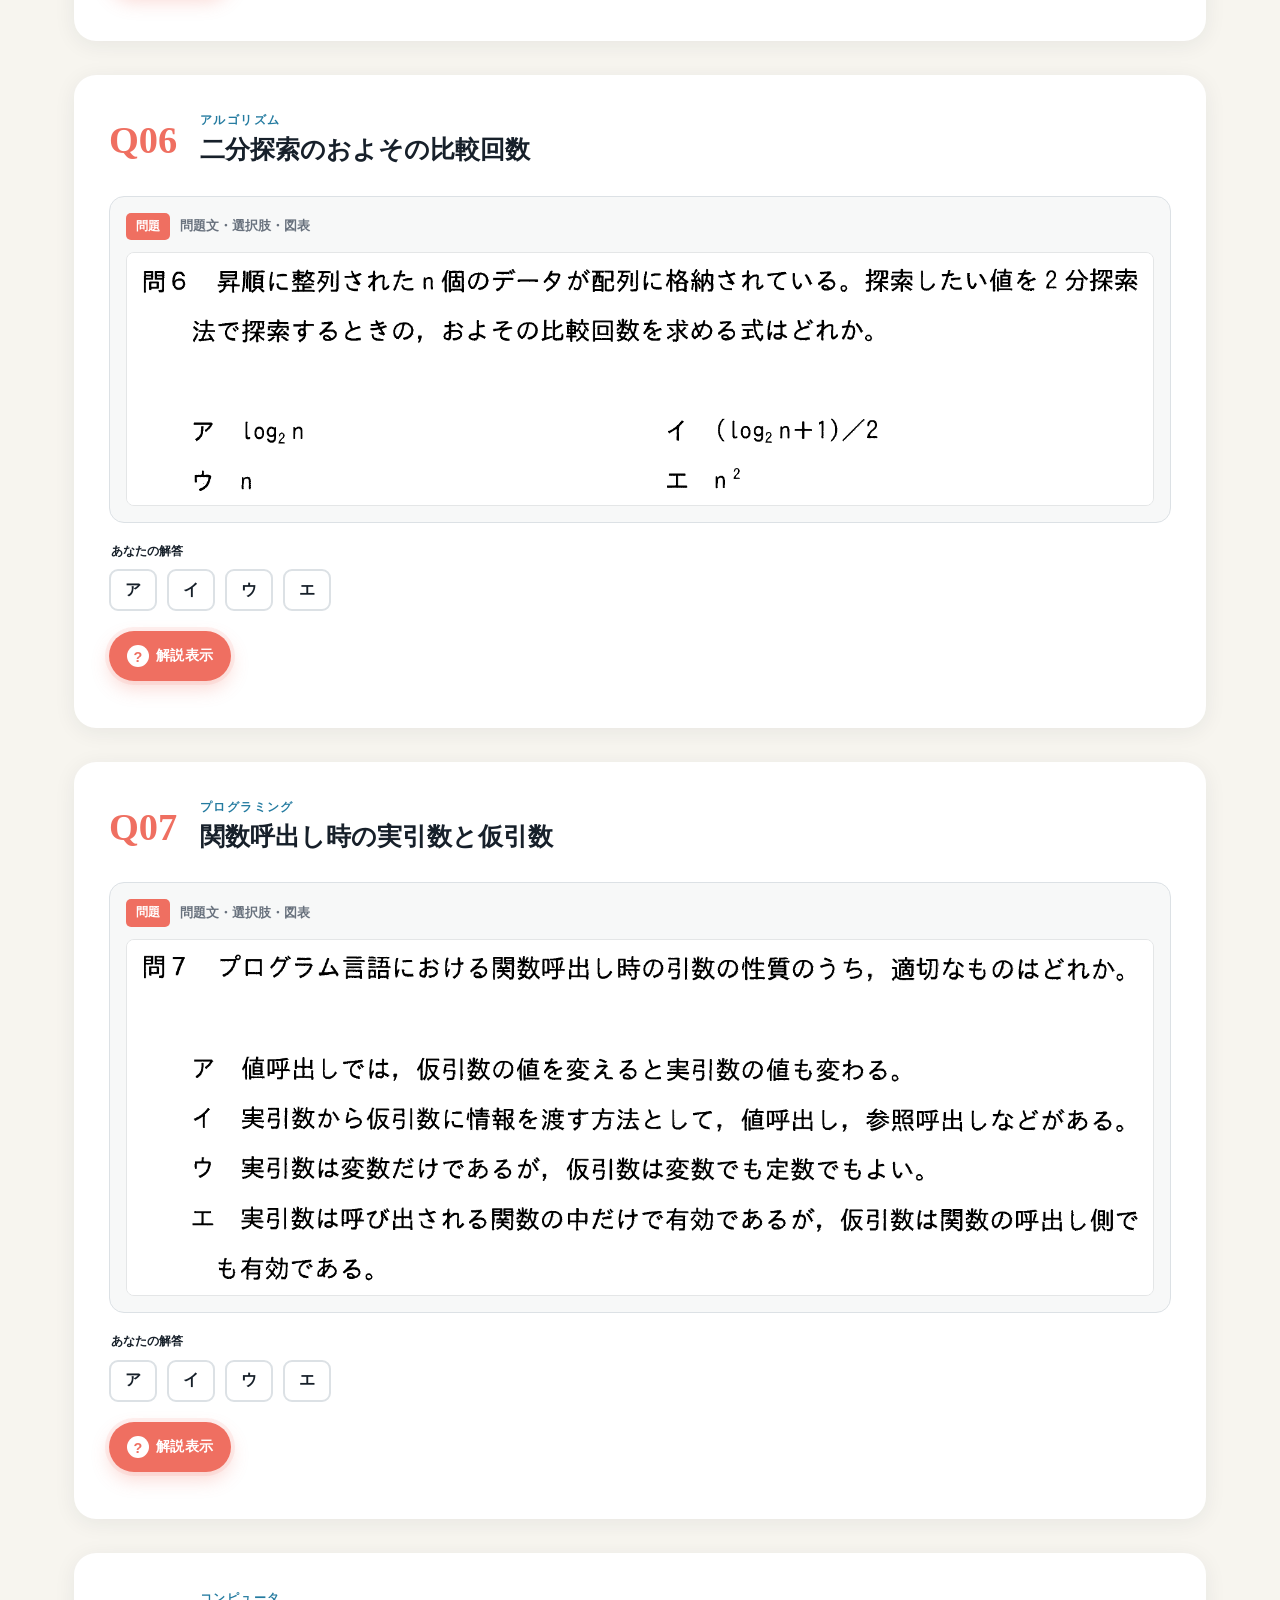
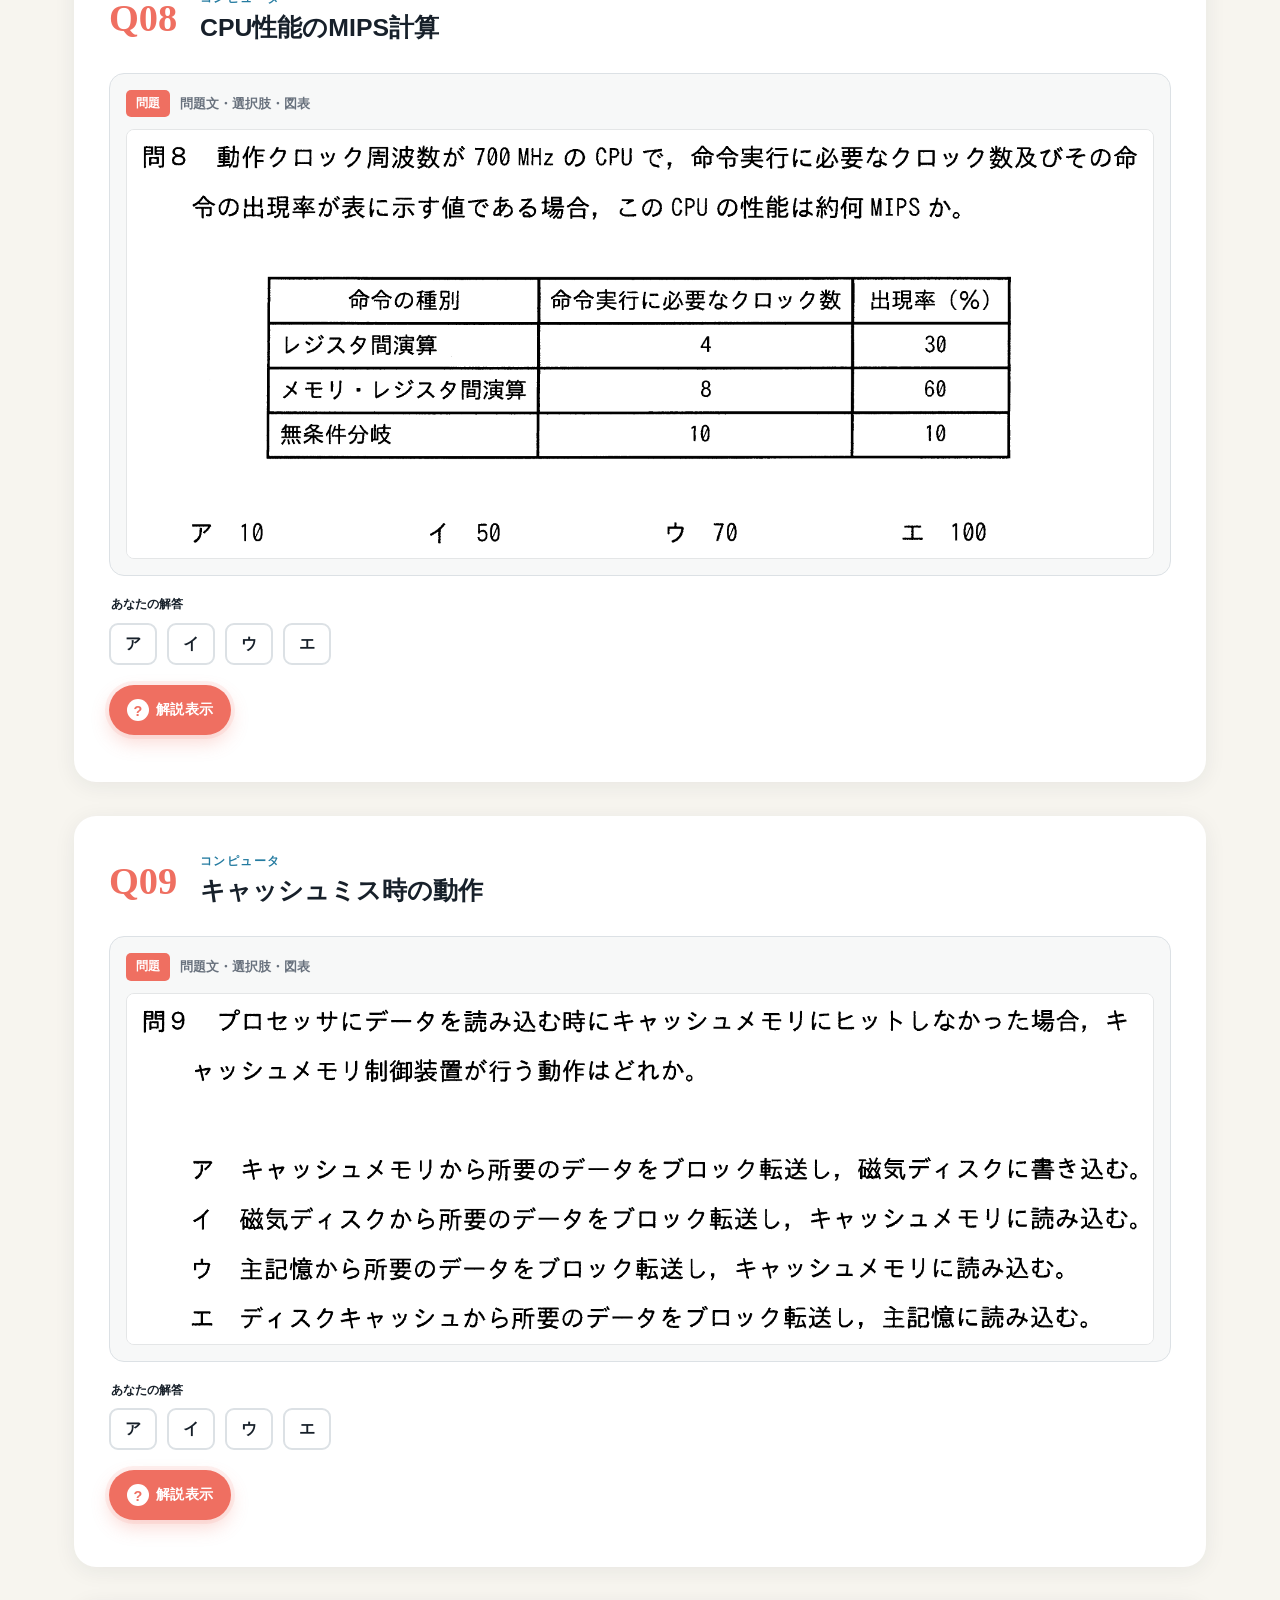
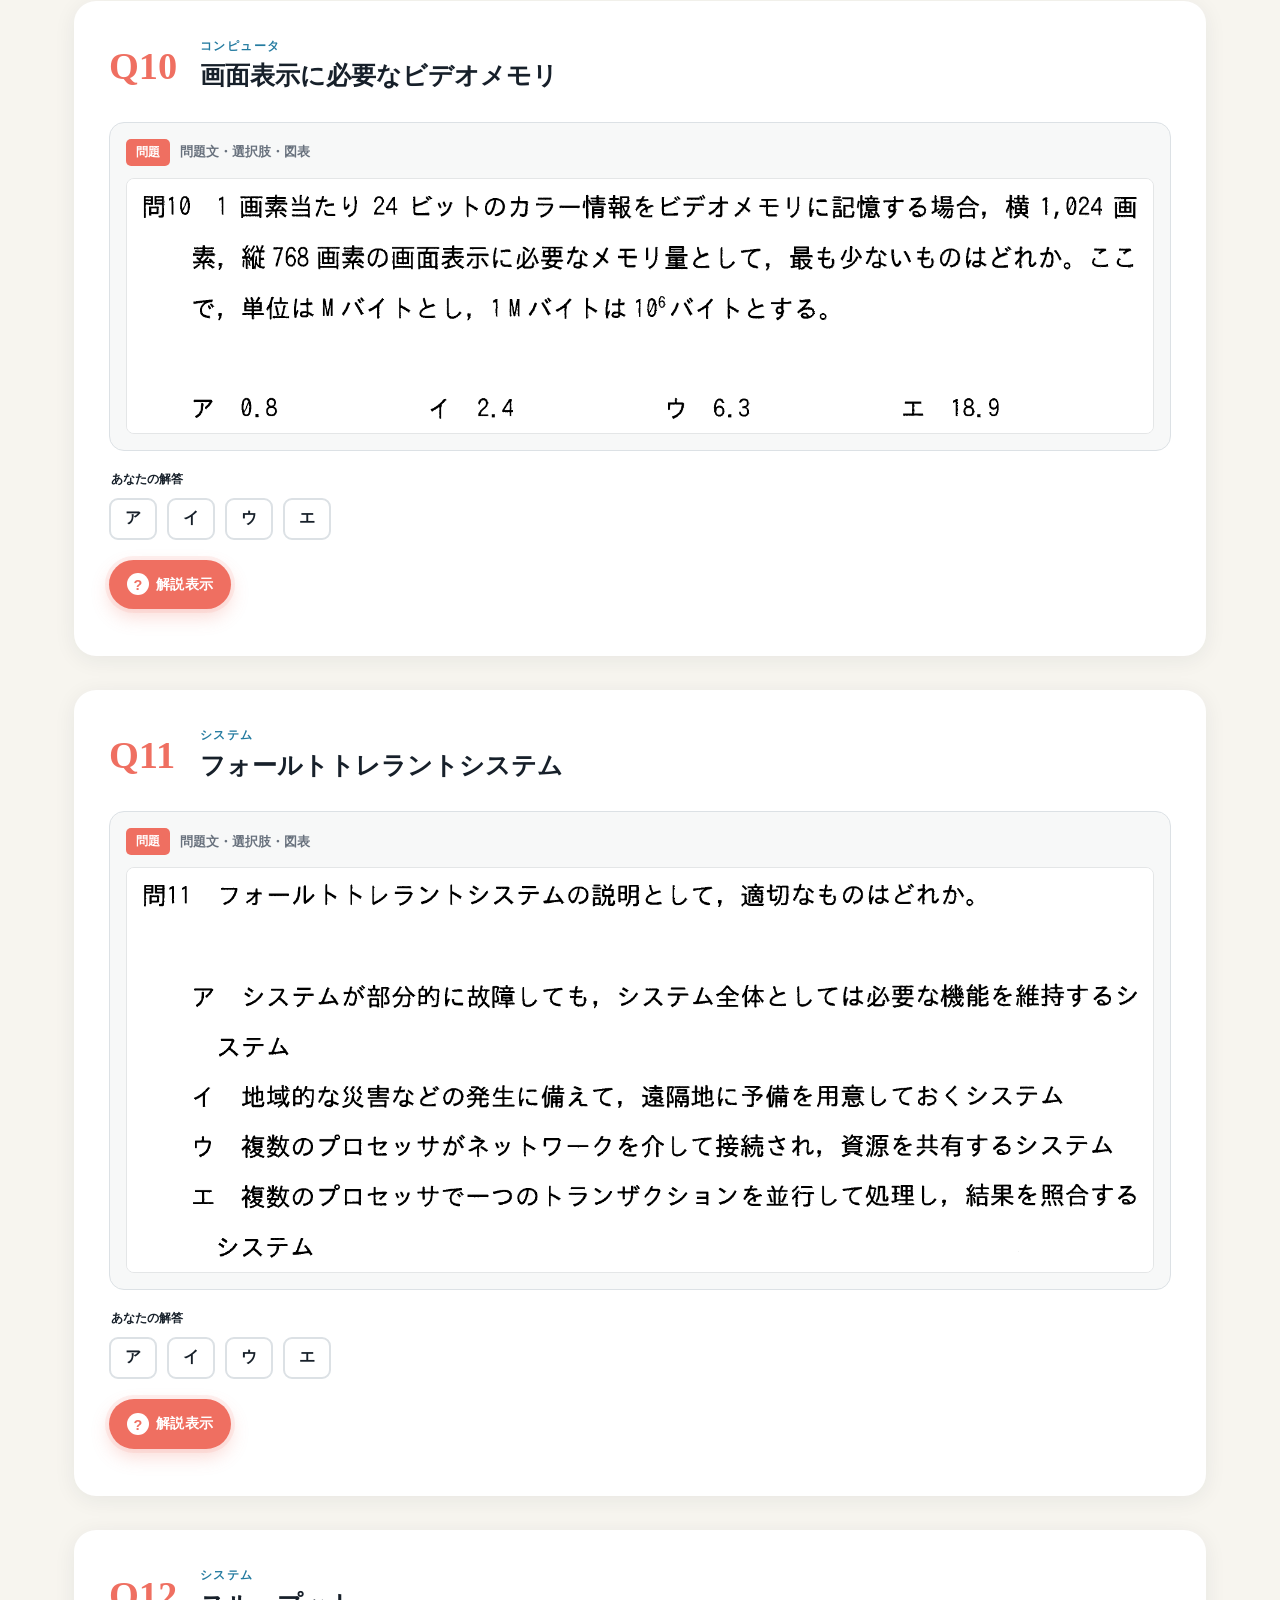
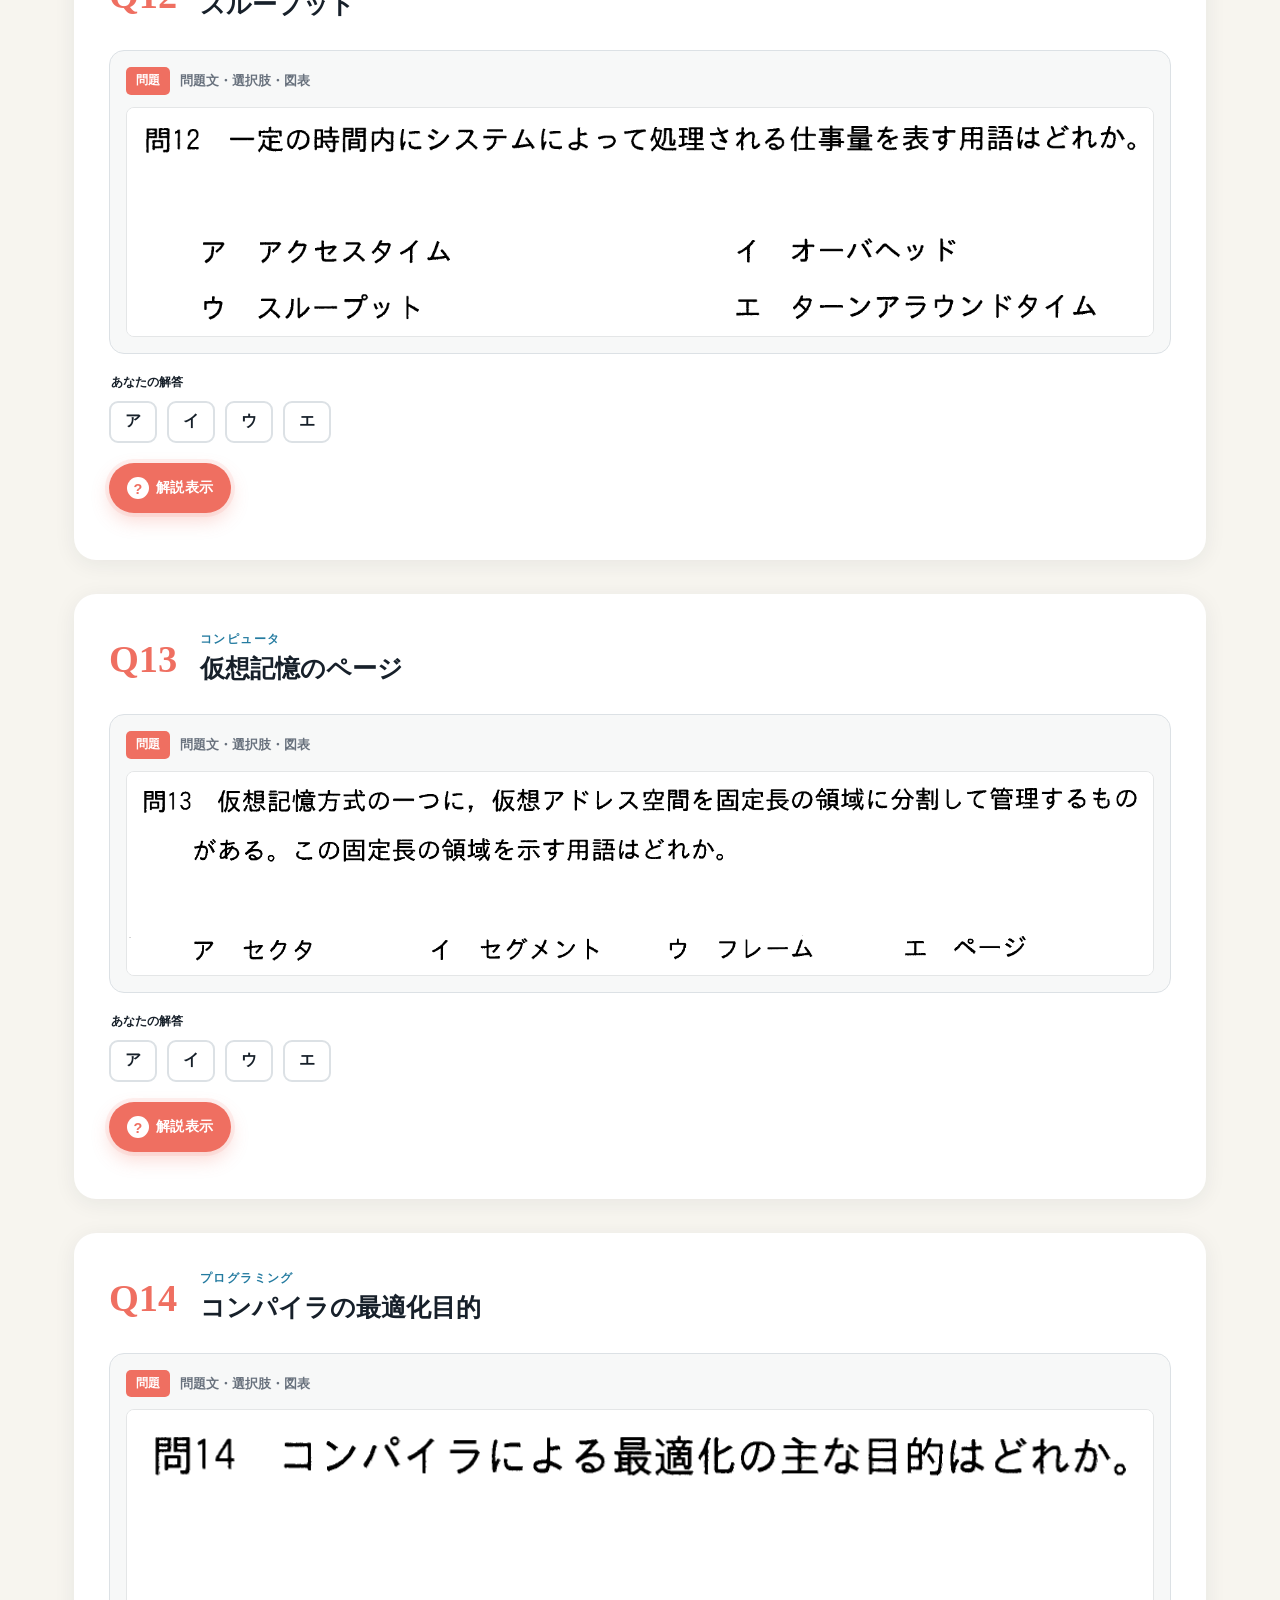
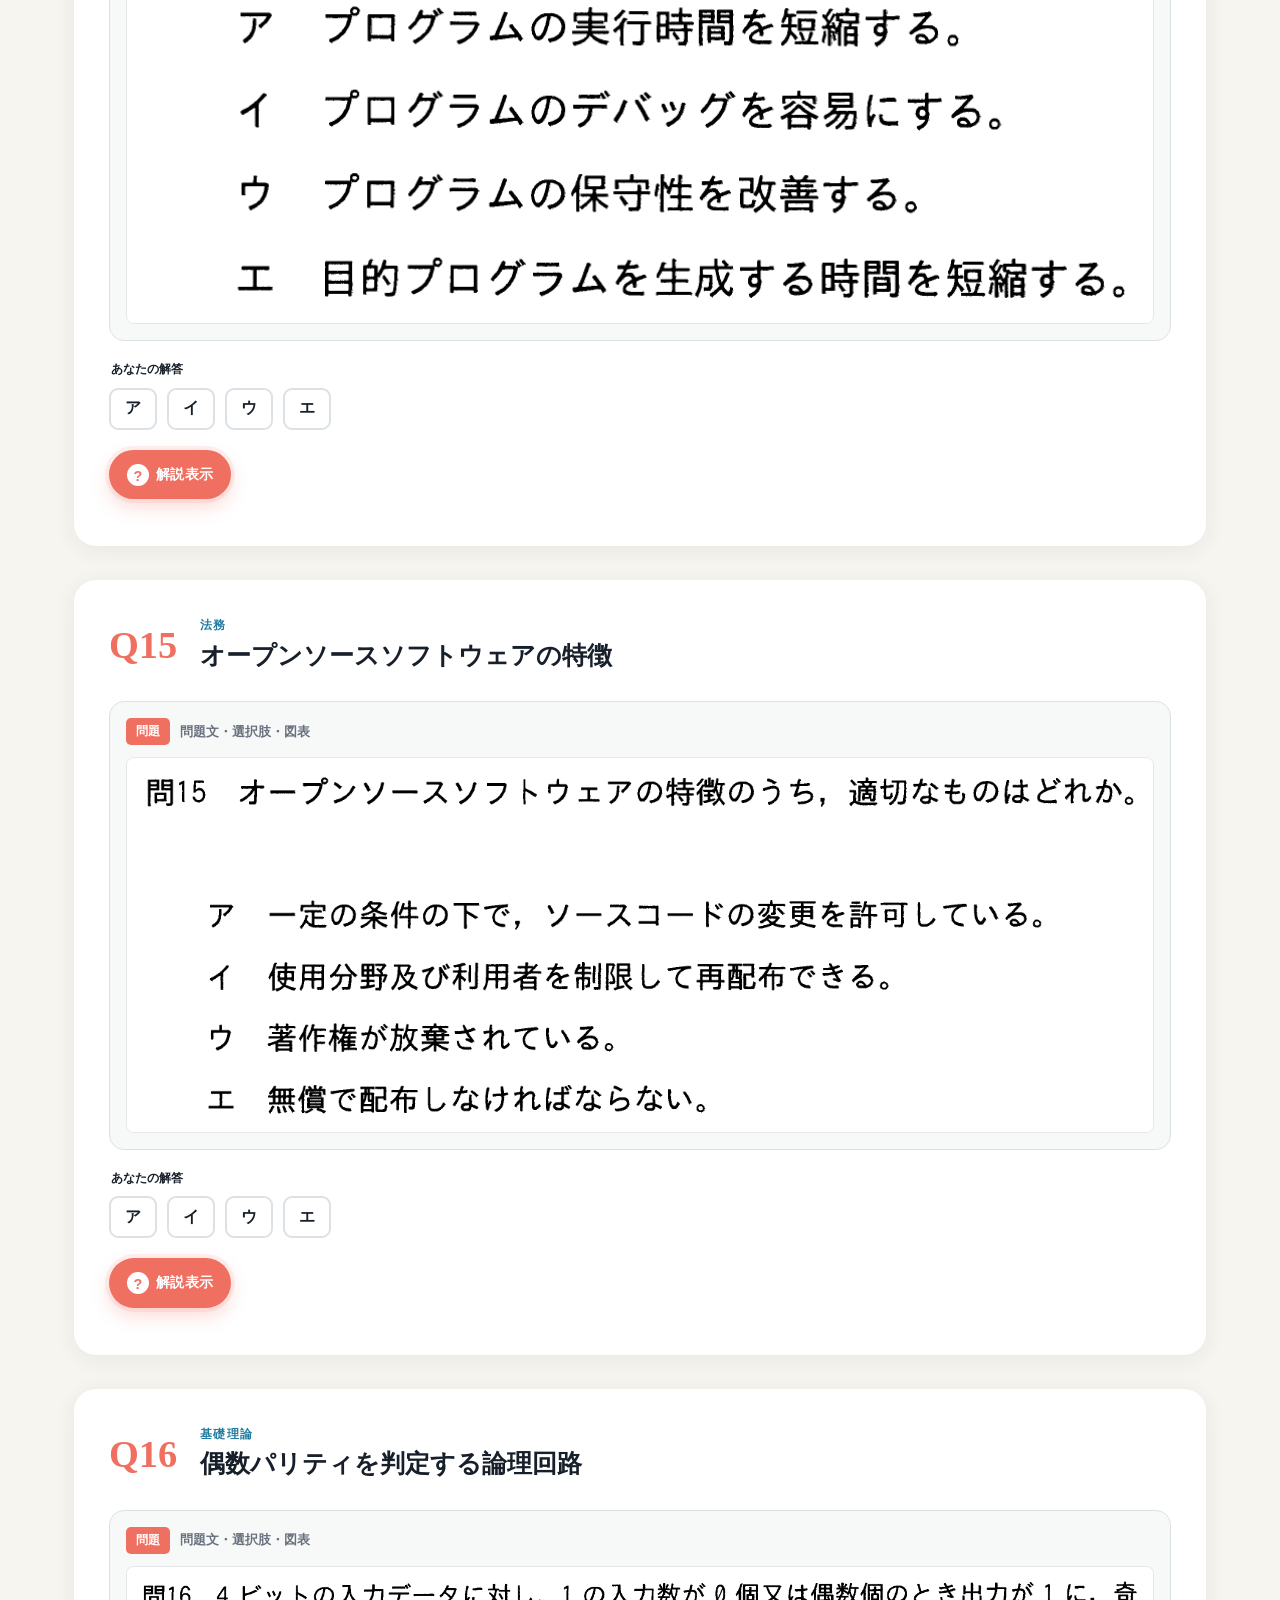
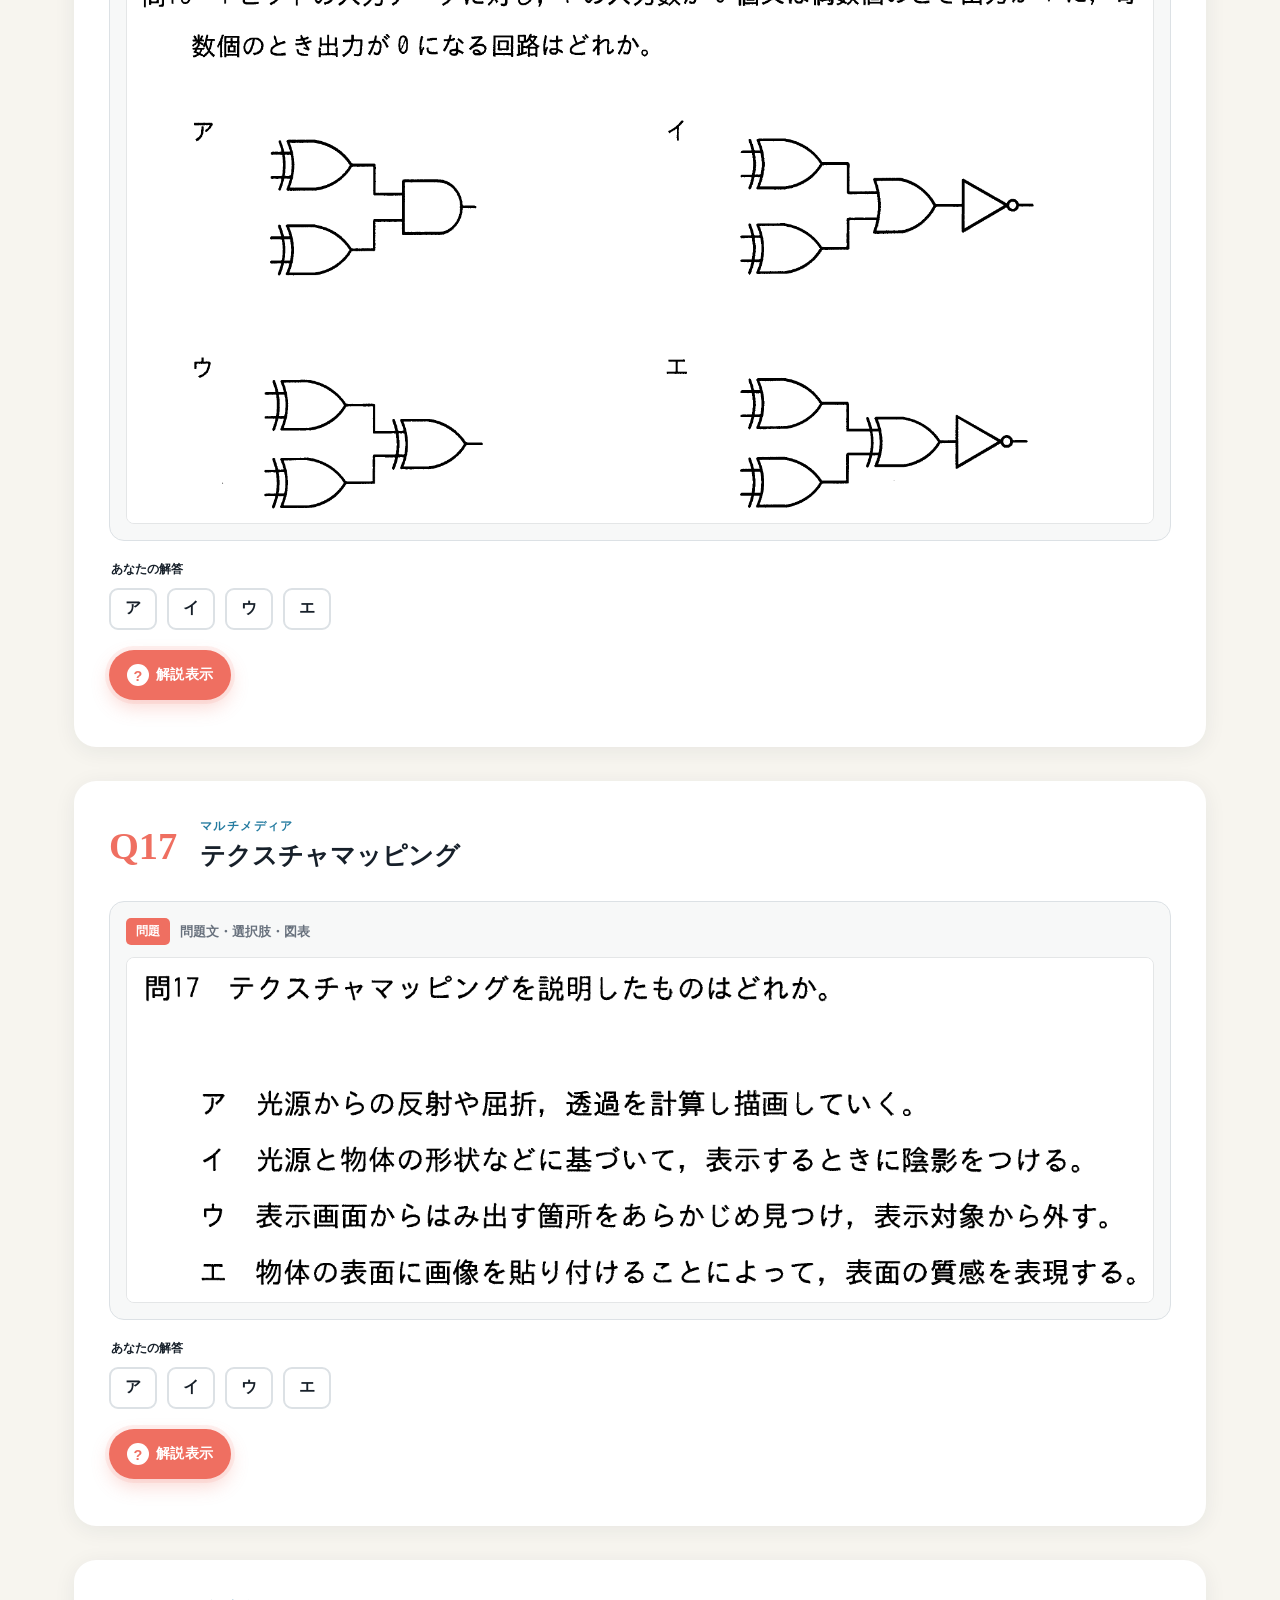
==== commit e3ef9292: "Add files via upload" ====
--- a/index.html
+++ b/index.html
@@ -9,6 +9,7 @@
   <link rel="stylesheet" href="visuals.css">
   <link rel="stylesheet" href="flow.css">
   <link rel="stylesheet" href="report.css">
+  <link rel="stylesheet" href="terms.css">
 </head>
 <body>
   <header class="hero">
@@ -30,6 +31,7 @@
       </p>
       <div class="hero-stats">
         <div><strong>60</strong><span>全問題</span></div>
+        <div><strong>60</strong><span>用語カード</span></div>
         <div><strong>36</strong><span>合格基準</span></div>
         <div><strong>90</strong><span>試験時間（分）</span></div>
       </div>
@@ -86,6 +88,42 @@
       <label class="toggle"><input id="onlyUnlearned" type="checkbox"><span>未理解だけ</span></label>
     </section>
 
+    <section id="termLearning" class="term-learning">
+      <div class="term-head">
+        <div>
+          <p class="section-kicker">TERM CARDS</p>
+          <h2>重要用語カード</h2>
+          <p>用語を見て意味を思い出すだけでなく、説明から用語を答える練習をします。覚えた状態は自動保存されます。</p>
+        </div>
+        <div id="termStats" class="term-stats" aria-label="用語カードの進捗"></div>
+      </div>
+      <div class="term-tools">
+        <label class="search"><span>⌕</span><input id="termSearch" type="search" placeholder="用語・説明・タグで検索"></label>
+        <div id="termFilters" class="term-filters"></div>
+      </div>
+      <div class="term-layout">
+        <aside class="term-side">
+          <section class="term-weak">
+            <h3>間違えた問題の用語</h3>
+            <div id="termWeakLinks" class="term-weak-links"></div>
+          </section>
+          <section class="term-list-wrap">
+            <h3>用語一覧</h3>
+            <div id="termList" class="term-list"></div>
+          </section>
+        </aside>
+        <section class="term-study" aria-label="用語カード学習">
+          <div class="term-nav">
+            <button id="termPrev" type="button">前へ</button>
+            <span id="termPosition"></span>
+            <button id="termNext" type="button">次へ</button>
+          </div>
+          <div id="termCard" class="term-card"></div>
+          <button id="termReset" class="term-reset" type="button">用語カードの記録をリセット</button>
+        </section>
+      </div>
+    </section>
+
     <section class="overview">
       <div><p class="section-kicker">QUESTION MAP</p><h2 id="listTitle">試験問題</h2></div>
       <div id="questionMap" class="question-map" aria-label="問題番号一覧"></div>
@@ -124,6 +162,7 @@
       <p class="source-note">出典・参考：問題画像は提供された tokurei_Mondai_20240728_FE.pdf から切り出した今回の60問を使用しています。解説作成にあたり、基本情報技術者試験、応用情報技術者試験、情報セキュリティマネジメント試験の公開過去問題・関連問題も参考にしています。</p>
     </div>
     <div class="footer-links">
+      <a href="#termLearning">重要用語カード</a>
       <a href="reference-map.html">参考問題対応表</a>
       <a href="#top">ページ上部へ ↑</a>
     </div>
@@ -170,7 +209,9 @@
   </dialog>
 
   <script src="questions.js"></script>
+  <script src="terms.js"></script>
   <script src="app.js"></script>
+  <script src="terms-ui.js"></script>
   <script src="learning.js"></script>
 </body>
 </html>
--- a/flow.css
+++ b/flow.css
@@ -2,3 +2,5 @@
 @media(max-width:700px){.phase-steps{gap:5px}.phase-steps>div{display:grid;text-align:center;justify-items:center;font-size:.6rem}.phase-steps i{font-size:.7rem}.score-summary{gap:10px}.answer-input{justify-content:center}.understand-check span{display:none}}
 .exam-control-area{margin:0 0 30px;padding:22px;background:#fff;border:2px solid var(--navy);border-radius:16px;text-align:center;box-shadow:var(--shadow)}.questions+.empty+.exam-control-area{margin-top:30px;margin-bottom:70px}.exam-control-area p{margin:0 0 13px;font-weight:700}.exam-control-buttons{display:flex;justify-content:center;gap:10px;flex-wrap:wrap}.exam-control-area button{border:1px solid var(--navy);border-radius:10px;padding:12px 22px;background:#fff;color:var(--navy);font-weight:800;font-size:.9rem;cursor:pointer}.exam-control-area button.primary{background:var(--coral);border-color:var(--coral);color:#fff;font-size:1rem}.exam-control-area button:disabled{background:#b9c0c5;border-color:#b9c0c5;color:#fff;cursor:not-allowed}
 .review-mode .question-card.retrying .review-content,.review-mode .question-card.retrying .understand-check{display:none}.review-mode .question-card.retrying .answer-input{pointer-events:auto}.review-mode .question-card.retrying .answer-input span{opacity:1}.question-card.retrying{border-color:#f6b0a8;background:#fffaf9}.question-card.retrying .answer-input legend::after{content:"（正誤は上の採点ボタンを押した時だけ表示します）";display:block;margin-top:4px;color:#963a30;font-weight:700}
+.question-card.explanation-open .review-content{display:block}.review-mode .explain-toggle{display:none}.review-mode .question-card.retrying .review-content{display:none}.explain-toggle{display:inline-flex;align-items:center;border:0;background:var(--coral);color:#fff;border-radius:999px;margin:2px 0 12px;padding:12px 18px;font-size:.9rem;font-weight:900;cursor:pointer;white-space:nowrap;box-shadow:0 8px 18px #ef6f6140,0 0 0 4px #ef6f6118;letter-spacing:.02em}.explain-toggle::before{content:"?";display:inline-grid;place-items:center;width:22px;height:22px;margin-right:7px;border-radius:50%;background:#fff;color:var(--coral);font-weight:900}.explain-toggle:hover{transform:translateY(-1px);box-shadow:0 12px 22px #ef6f6150,0 0 0 5px #ef6f611e}.question-card.explanation-open .explain-toggle{background:var(--yellow);color:var(--navy);box-shadow:0 8px 18px #f4c95d55,0 0 0 4px #f4c95d2a}.question-card.explanation-open .explain-toggle::before{content:"✓";color:var(--navy)}.explain-toggle:disabled{opacity:.45;cursor:not-allowed;transform:none}
+@media(max-width:700px){.explain-toggle{width:100%;justify-content:center;padding:12px 14px;font-size:.86rem}.card-head{flex-wrap:wrap}.heading{min-width:calc(100% - 70px)}}
--- a/report.css
+++ b/report.css
@@ -1,4 +1,4 @@
 .answer-legend{display:flex;justify-content:center;gap:18px;flex-wrap:wrap;margin:10px 0;font-size:.72rem;color:var(--muted)}.answer-legend span{display:flex;align-items:center;gap:6px}.answer-legend i{width:15px;height:15px;border-radius:4px}.answer-legend .correct{background:var(--mint)}.answer-legend .wrong{background:#f6b0a8}.answer-legend .understood{background:#fff;border:3px solid var(--mint)}
-.learning-report{margin-top:65px;padding:36px;background:#fff;border-radius:22px;box-shadow:var(--shadow)}.report-heading h2{margin:.1em 0}.report-heading>p:last-child{color:var(--muted)}.report-grid{display:grid;grid-template-columns:1.25fr .75fr;gap:25px}.report-grid>section,.retest-card,.keywords-card{border:1px solid var(--line);border-radius:14px;padding:20px}.field-stats{display:grid;gap:10px}.field-stats>div{display:grid;grid-template-columns:105px 1fr 42px 36px;gap:8px;align-items:center;font-size:.7rem}.field-stats>div>div{height:9px;background:#edf0f1;border-radius:9px;overflow:hidden}.field-stats i{display:block;height:100%;background:var(--blue)}.field-stats b{text-align:right}.field-stats small{color:var(--muted)}.strength-card .strength,.strength-card .weakness{padding:13px;border-radius:9px;margin-bottom:10px}.strength-card .strength{background:#e1f5ee}.strength-card .weakness{background:#fff0ed}.strength-card b,.strength-card strong,.strength-card span{display:block}.strength-card strong{font-size:1.05rem}.strength-card span{font-size:.7rem;color:var(--muted)}.strength-card p{font-size:.78rem}.retest-card,.keywords-card{margin-top:22px}.retest-card>p{color:var(--muted);font-size:.8rem}.retest-questions{display:flex;flex-wrap:wrap;gap:7px;align-items:center}.retest-questions a{background:var(--coral);color:#fff;text-decoration:none;padding:5px 10px;border-radius:99px;font-size:.72rem}.retry-wrong-btn{border:0;background:var(--navy);color:#fff;border-radius:99px;padding:7px 13px;font-size:.72rem;font-weight:800;cursor:pointer}.important-words{display:grid;gap:10px}.important-words>div{display:flex;flex-wrap:wrap;align-items:center;gap:6px}.important-words b{min-width:110px;color:var(--navy);font-size:.75rem}.important-words span{background:#edf5f3;border-radius:99px;padding:4px 9px;font-size:.68rem}
+.learning-report{margin-top:65px;padding:36px;background:#fff;border-radius:22px;box-shadow:var(--shadow)}.report-heading h2{margin:.1em 0}.report-heading>p:last-child{color:var(--muted)}.report-grid{display:grid;grid-template-columns:1.25fr .75fr;gap:25px}.report-grid>section,.retest-card,.keywords-card{border:1px solid var(--line);border-radius:14px;padding:20px}.field-stats{display:grid;gap:10px}.field-stats>div{display:grid;grid-template-columns:105px 1fr 42px 36px;gap:8px;align-items:center;font-size:.7rem}.field-stats>div>div{height:9px;background:#edf0f1;border-radius:9px;overflow:hidden}.field-stats i{display:block;height:100%;background:var(--blue)}.field-stats b{text-align:right}.field-stats small{color:var(--muted)}.strength-card .strength,.strength-card .weakness{padding:13px;border-radius:9px;margin-bottom:10px}.strength-card .strength{background:#e1f5ee}.strength-card .weakness{background:#fff0ed}.strength-card b,.strength-card strong,.strength-card span{display:block}.strength-card strong{font-size:1.05rem}.strength-card span{font-size:.7rem;color:var(--muted)}.strength-card p{font-size:.78rem}.retest-card,.keywords-card{margin-top:22px}.retest-card>p{color:var(--muted);font-size:.8rem}.retest-questions{display:flex;flex-wrap:wrap;gap:7px;align-items:center}.retest-questions a{background:var(--coral);color:#fff;text-decoration:none;padding:5px 10px;border-radius:99px;font-size:.72rem}.retry-wrong-btn{border:0;background:var(--navy);color:#fff;border-radius:99px;padding:7px 13px;font-size:.72rem;font-weight:800;cursor:pointer}.important-words{display:grid;gap:10px}.important-words>div{display:flex;flex-wrap:wrap;align-items:center;gap:6px}.important-words b{min-width:110px;color:var(--navy);font-size:.75rem}.important-words span,.important-words a{background:#edf5f3;border-radius:99px;padding:4px 9px;font-size:.68rem;color:var(--navy);text-decoration:none;font-weight:800}
 @media(max-width:700px){.report-grid{grid-template-columns:1fr}.learning-report{padding:22px 15px}.field-stats>div{grid-template-columns:88px 1fr 38px}.field-stats small{display:none}.important-words b{width:100%}}
 .learning-report{margin:0 0 45px}
--- a/terms.css
+++ b/terms.css
@@ -0,0 +1,11 @@
+.term-learning{margin:0 0 54px;background:#fff;border:1px solid var(--line);border-radius:18px;padding:28px;box-shadow:var(--shadow)}
+.term-head{display:grid;grid-template-columns:1fr auto;gap:20px;align-items:end;margin-bottom:20px}.term-head h2{font-size:2rem;margin:.1em 0}.term-head p{margin:0;color:var(--muted);max-width:760px}.term-stats{display:flex;gap:10px;flex-wrap:wrap;justify-content:flex-end}.term-stats div{min-width:86px;background:#edf5f3;border-radius:10px;padding:9px 12px;text-align:center}.term-stats strong{display:block;font:800 1.55rem/1 Georgia;color:var(--navy)}.term-stats span{font-size:.66rem;color:var(--muted);font-weight:800}
+.term-tools{display:flex;gap:12px;align-items:center;flex-wrap:wrap;margin-bottom:22px}.term-tools .search{margin:0;flex:1}.term-filters{display:flex;gap:6px;flex-wrap:wrap}.term-filters button{border:0;background:#edf1f3;color:#4d5964;border-radius:99px;padding:8px 12px;cursor:pointer;font-size:.75rem;font-weight:800}.term-filters button.active{background:var(--navy);color:#fff}
+.term-layout{display:grid;grid-template-columns:minmax(310px,.9fr) 1.1fr;gap:22px}.term-side{display:grid;gap:18px;align-content:start}.term-weak,.term-list-wrap{border:1px solid var(--line);border-radius:12px;padding:16px;background:#fbfcfc}.term-weak h3,.term-list-wrap h3{margin:0 0 10px;font-size:.92rem}.term-weak-links{display:flex;gap:7px;flex-wrap:wrap}.term-weak-links a,.term-weak-links span{display:inline-flex;gap:6px;align-items:center;border-radius:999px;padding:6px 10px;background:#fff0ed;color:#963a30;text-decoration:none;font-size:.72rem;font-weight:800}.term-weak-links a span{padding:0;background:transparent;color:#963a30;font-size:.64rem}
+.term-list{max-height:410px;overflow:auto;display:grid;gap:7px;padding-right:4px}.term-list button{border:1px solid var(--line);background:#fff;border-radius:9px;padding:9px 10px;display:flex;justify-content:space-between;align-items:center;gap:8px;text-align:left;cursor:pointer}.term-list button b{font-size:.78rem}.term-list button span{font-size:.66rem;color:var(--muted);white-space:nowrap}.term-list button.active{border-color:var(--coral);box-shadow:0 0 0 3px #ef6f611f}.term-list button.known{background:#e1f5ee}.term-list button.shaky{background:#fff8e1}.term-list button.weak{background:#fff0ed}
+.term-study{display:grid;gap:14px}.term-nav{display:flex;justify-content:space-between;align-items:center}.term-nav button,.term-reset{border:1px solid var(--navy);background:#fff;color:var(--navy);border-radius:10px;padding:8px 13px;font-weight:900;cursor:pointer}.term-nav span{font-weight:900;color:var(--muted)}.term-reset{justify-self:end;border-color:var(--line);color:var(--muted)}
+.term-card{border:1px solid var(--line);border-radius:16px;background:#f7fbfc;padding:18px;min-height:430px}.term-card.known{background:#f3fbf8}.term-card.shaky{background:#fffdf2}.term-card.weak{background:#fff8f6}.term-card-top{display:flex;justify-content:space-between;align-items:center;margin-bottom:12px}.term-card-top span{background:var(--navy);color:#fff;border-radius:999px;padding:4px 10px;font-size:.72rem;font-weight:900}.term-card-top a{color:var(--blue);font-weight:900;font-size:.82rem}
+.term-flip{width:100%;min-height:260px;border:0;border-radius:14px;background:var(--navy);color:#fff;padding:24px;display:grid;place-items:center;text-align:center;cursor:pointer;box-shadow:inset 0 -8px 0 #00000024}.term-face{display:grid;gap:12px;justify-items:center}.term-face.back{display:none}.term-card.flipped .front{display:none}.term-card.flipped .back{display:grid}.term-face small{font-size:.75rem;color:#bcd0dc;font-weight:900;letter-spacing:.08em}.term-face strong{font-size:clamp(1.55rem,4vw,2.5rem);line-height:1.25}.term-face em{font-style:normal;color:var(--yellow);font-weight:900}.term-face b{background:var(--yellow);color:var(--navy);border-radius:999px;padding:6px 12px}.term-face p{max-width:620px;margin:0;line-height:1.8}.term-face i{font-style:normal;background:#ffffff18;border-left:5px solid var(--coral);padding:10px 14px;border-radius:8px;text-align:left}
+.term-tags{display:flex;gap:6px;flex-wrap:wrap;margin:14px 0}.term-tags span{background:#fff;border:1px solid var(--line);border-radius:999px;padding:4px 9px;font-size:.68rem;color:var(--muted);font-weight:800}.term-grade{display:grid;grid-template-columns:repeat(3,1fr);gap:8px}.term-grade button{border:0;border-radius:10px;padding:12px 8px;font-weight:900;cursor:pointer}.term-grade button:nth-child(1){background:var(--mint);color:var(--navy)}.term-grade button:nth-child(2){background:var(--yellow);color:var(--navy)}.term-grade button:nth-child(3){background:var(--coral);color:#fff}.term-current{margin:12px 0 0;text-align:center;font-weight:900;color:var(--muted)}.term-empty{text-align:center;color:var(--muted);padding:80px 0}
+@media(max-width:900px){.term-head,.term-layout{grid-template-columns:1fr}.term-stats{justify-content:flex-start}.term-grade{grid-template-columns:1fr}.term-card{min-height:auto}}
+@media(max-width:520px){.term-learning{padding:22px 15px}.term-head h2{font-size:1.45rem}.term-flip{padding:18px;min-height:240px}.term-list{max-height:260px}}
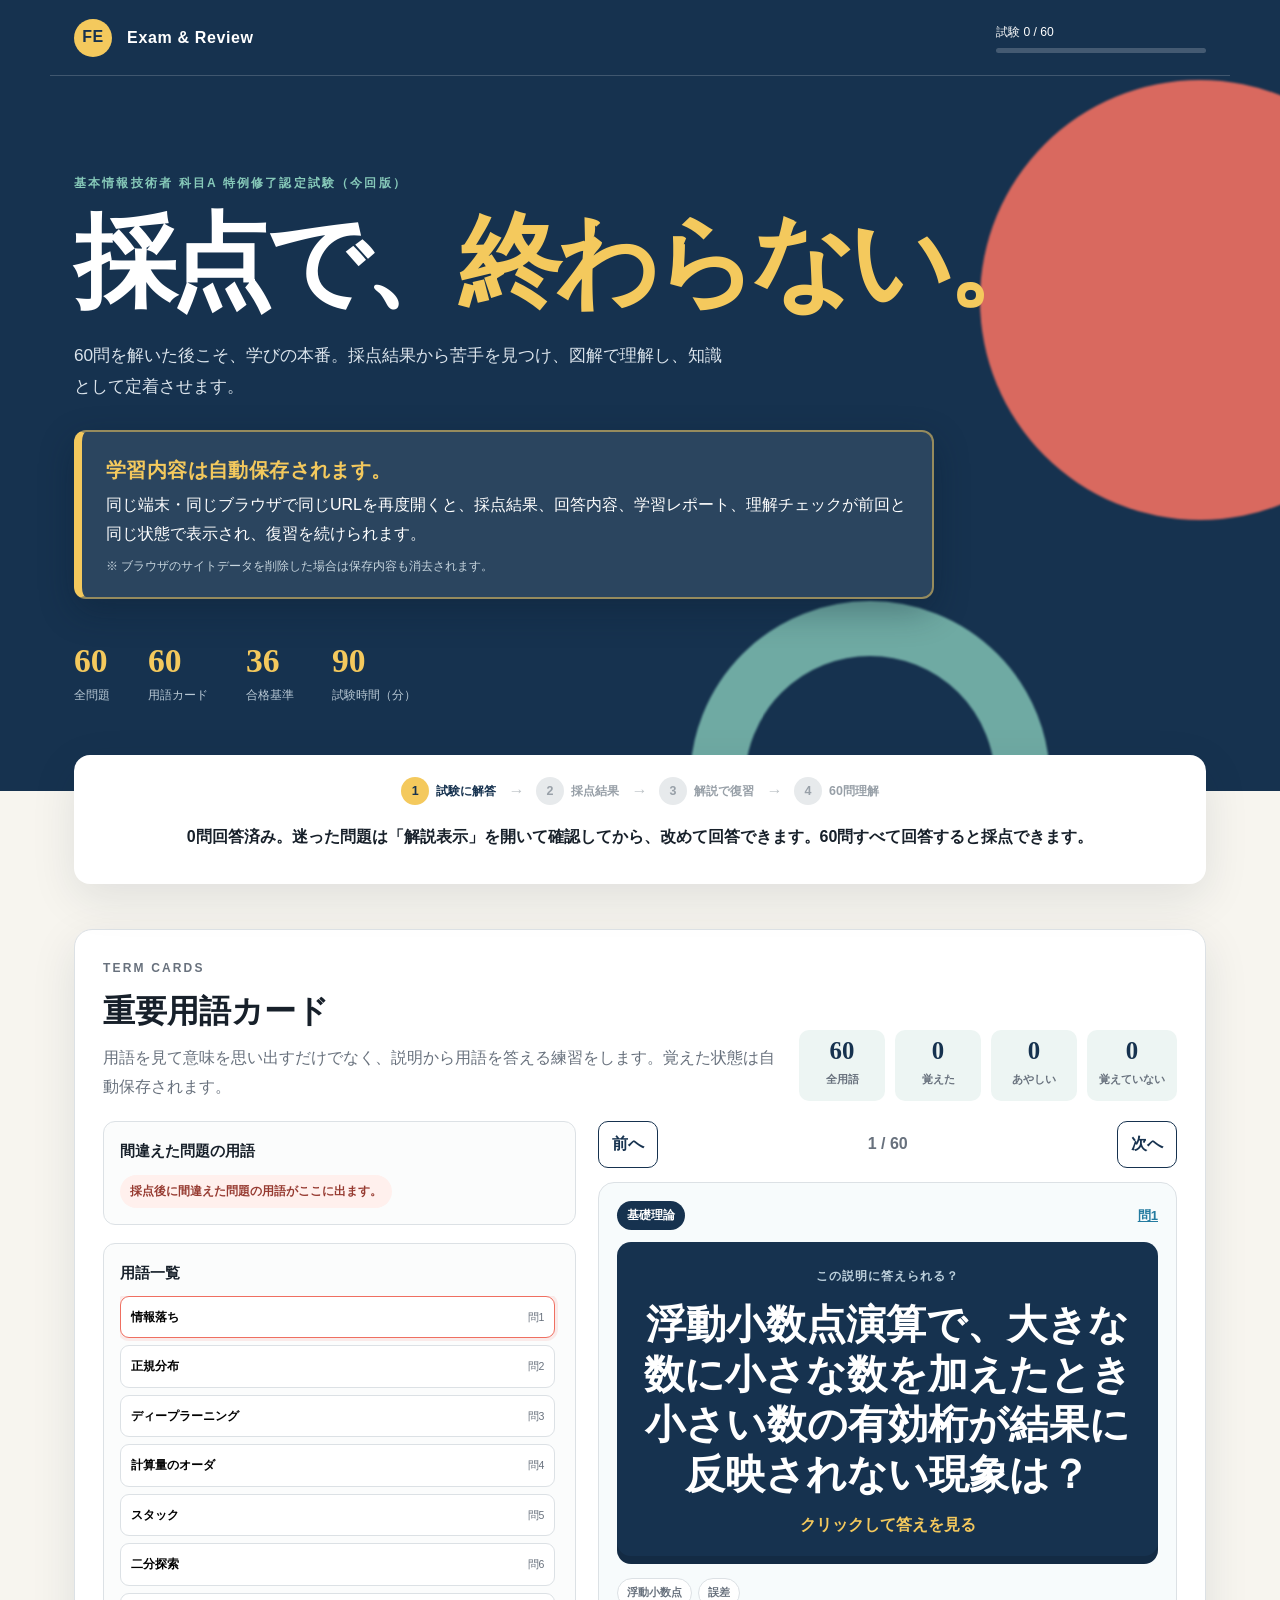
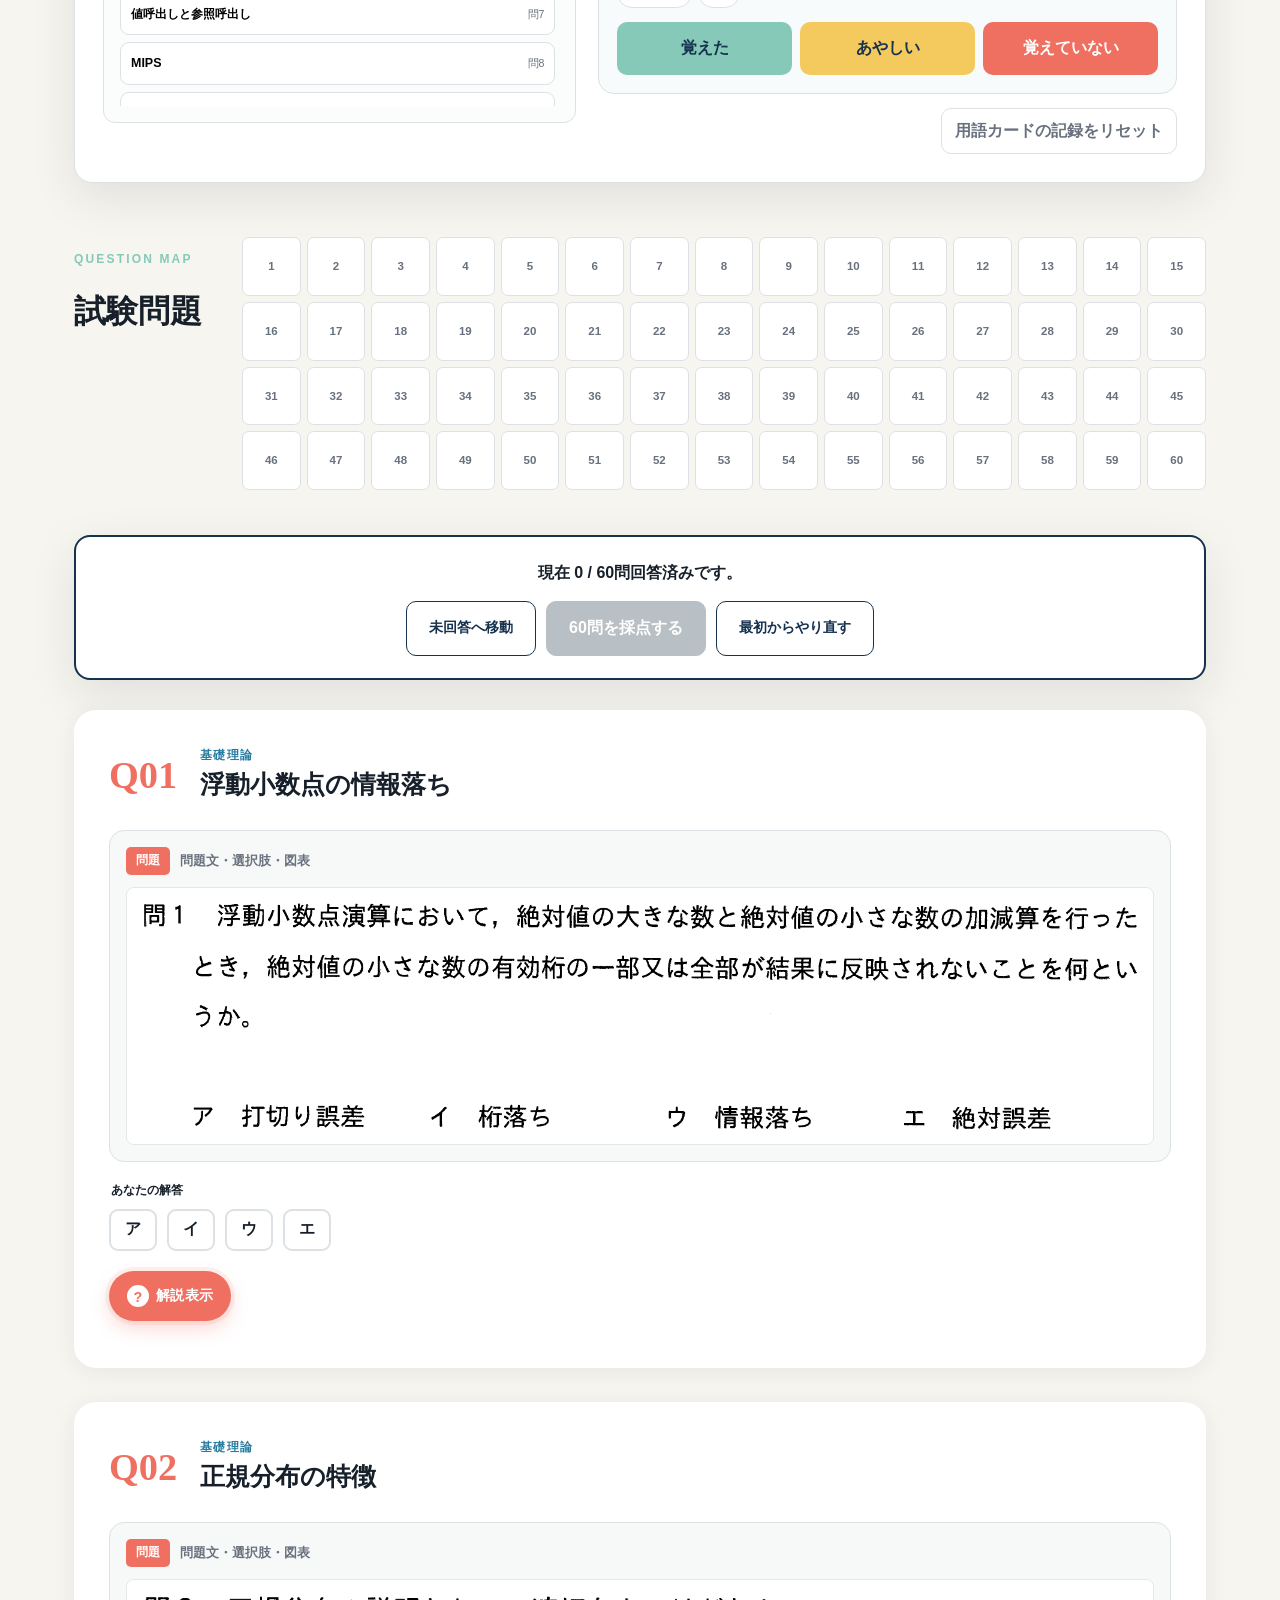
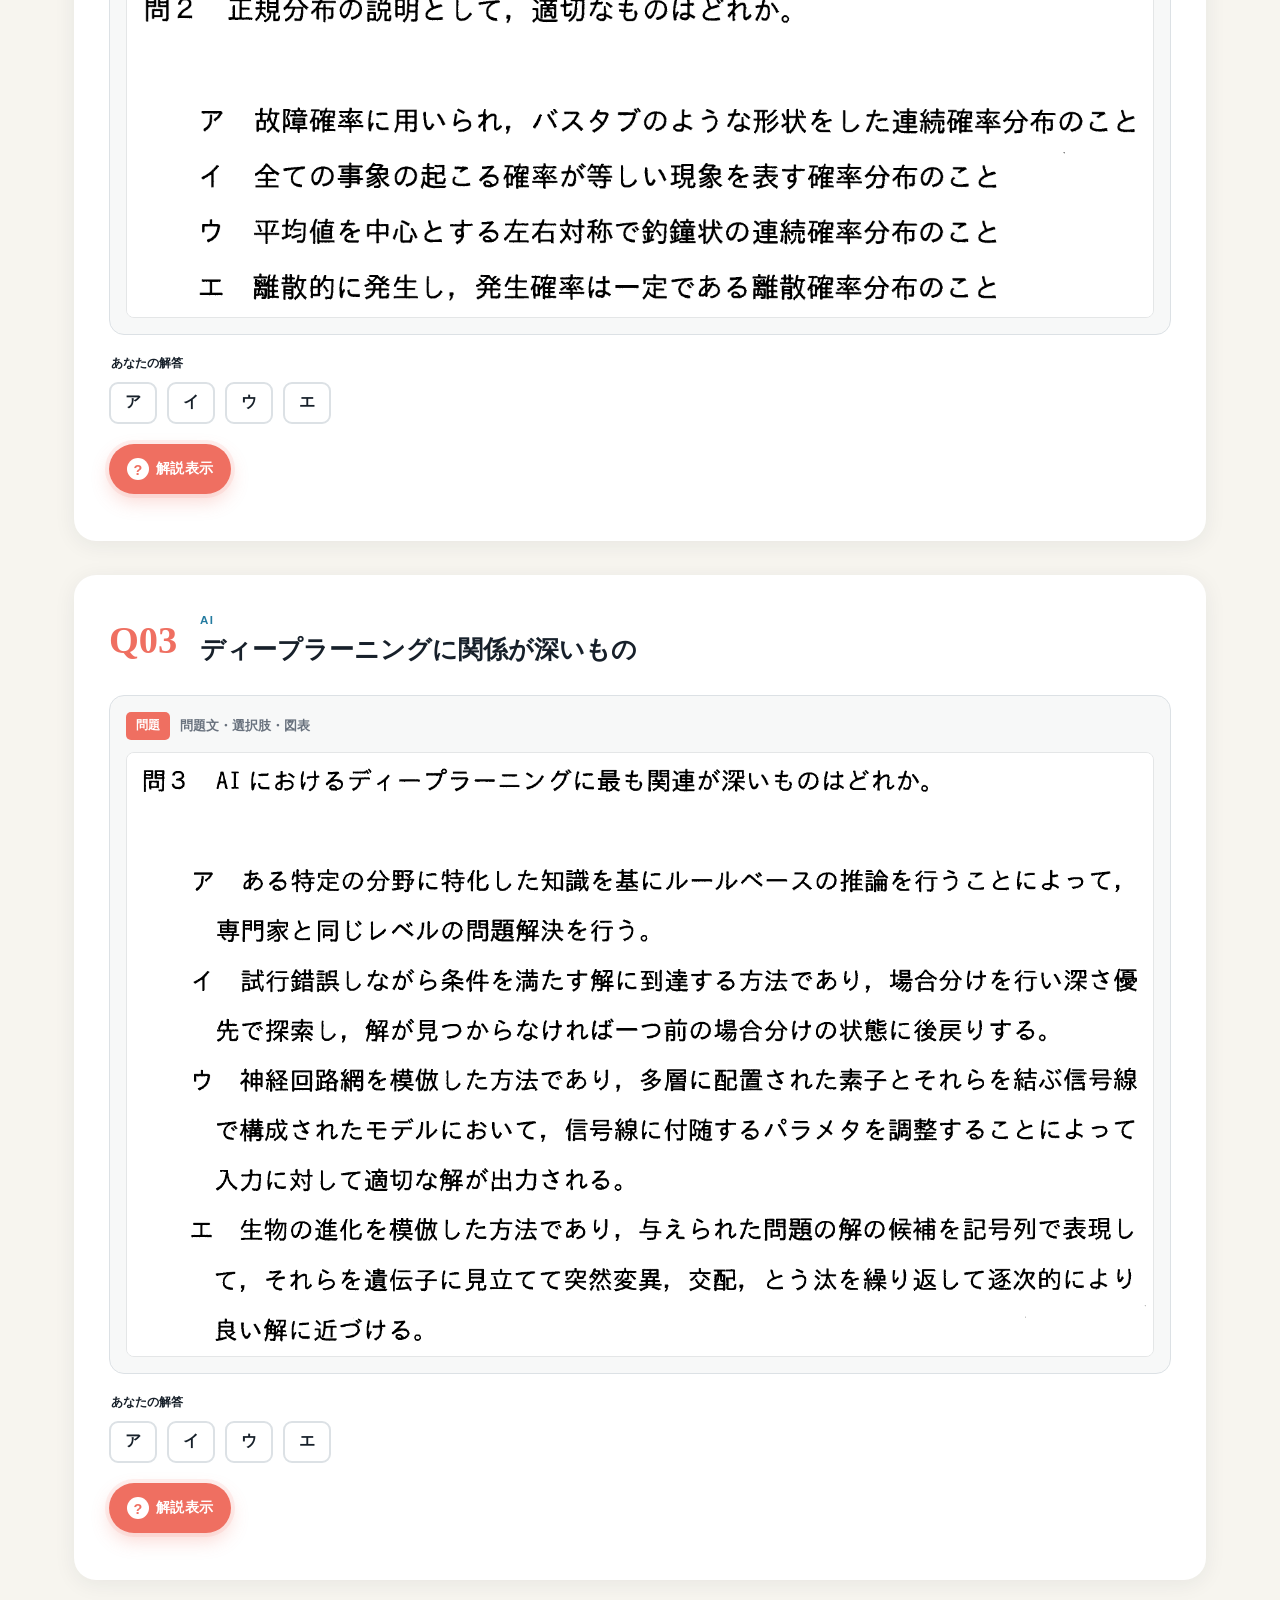
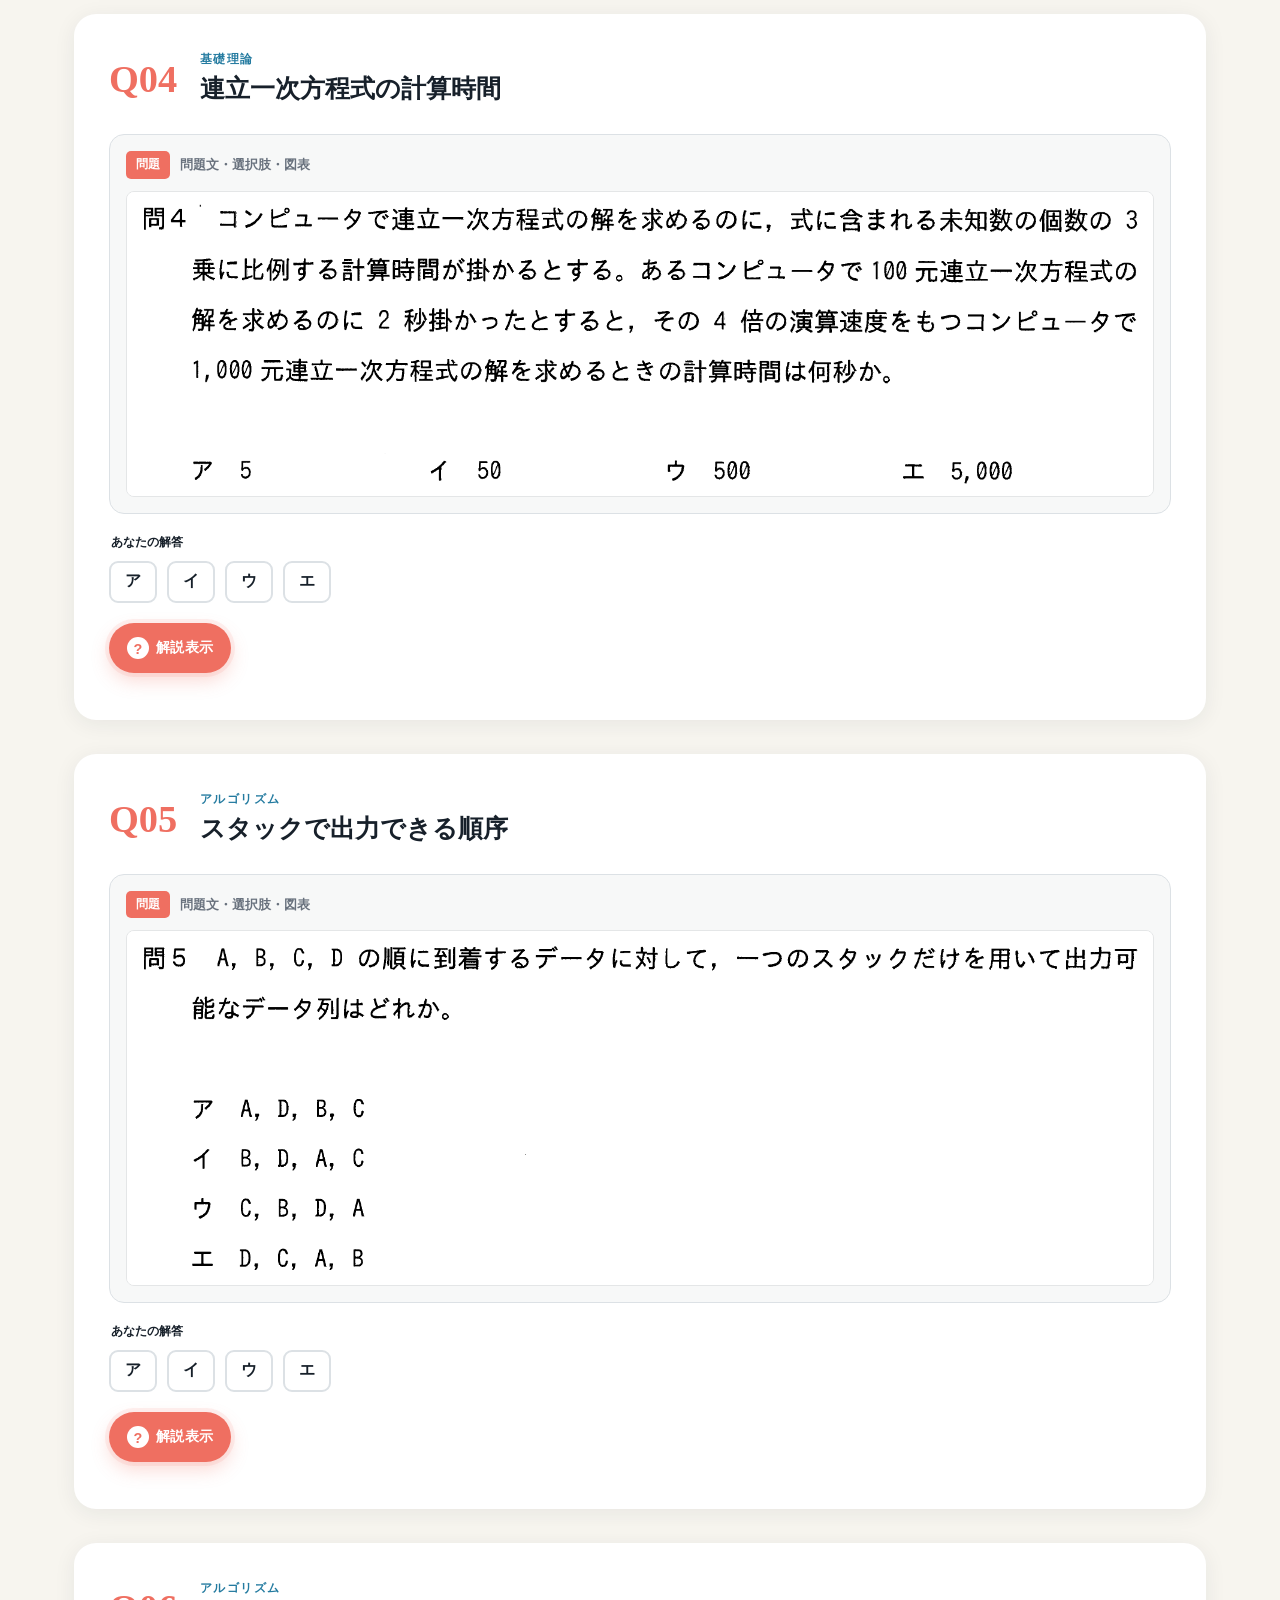
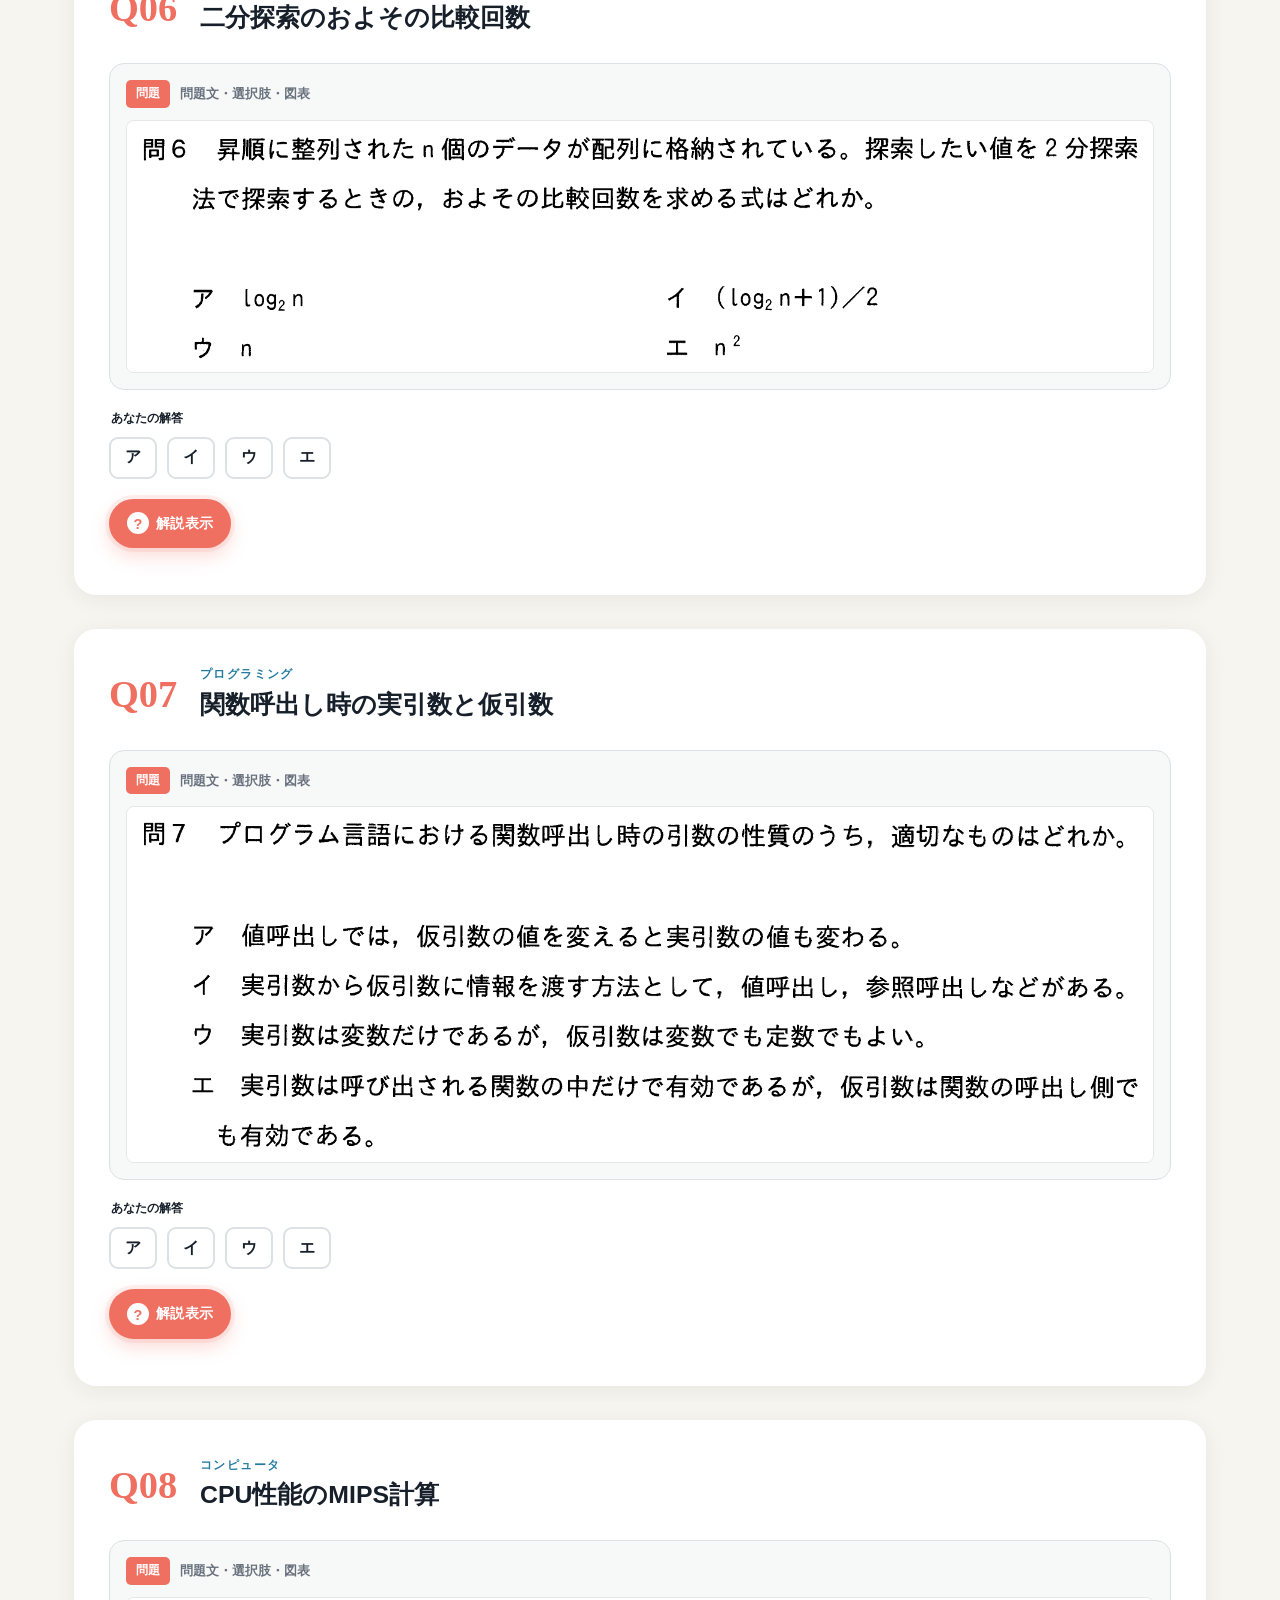
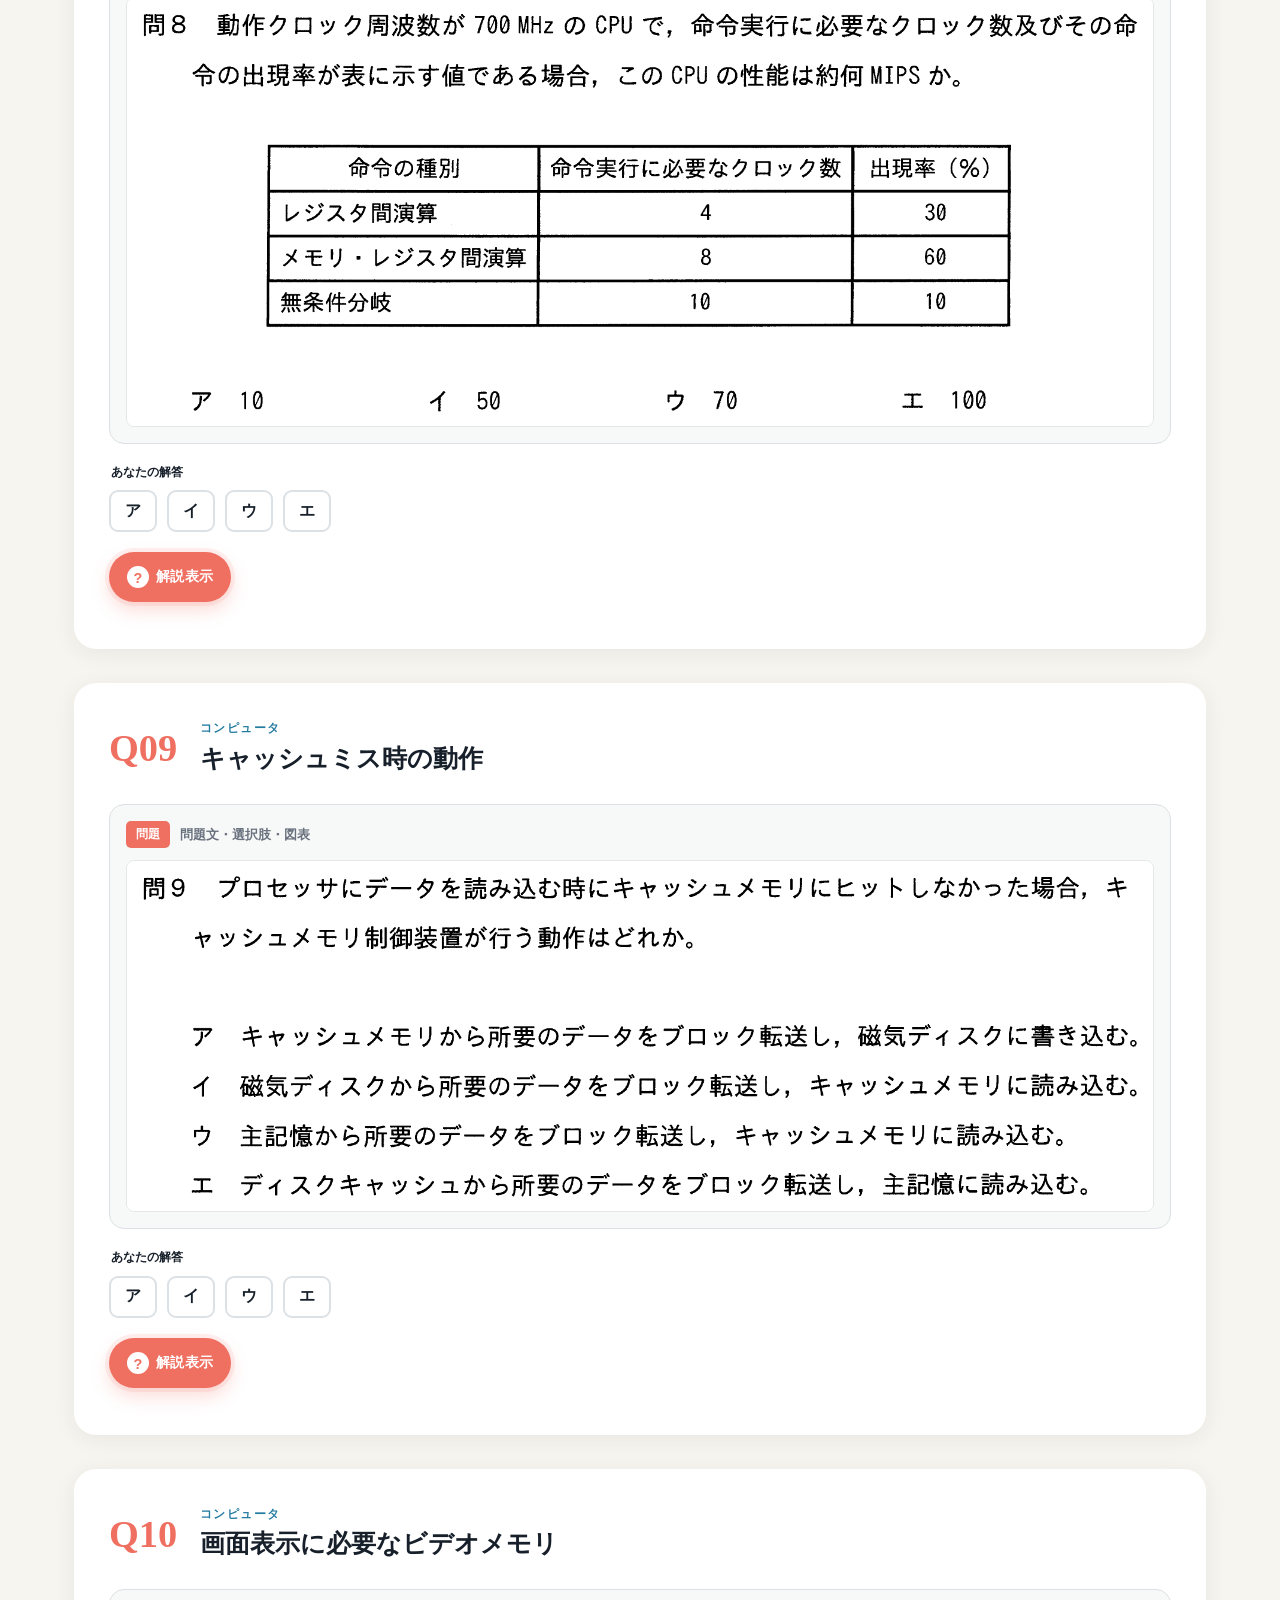
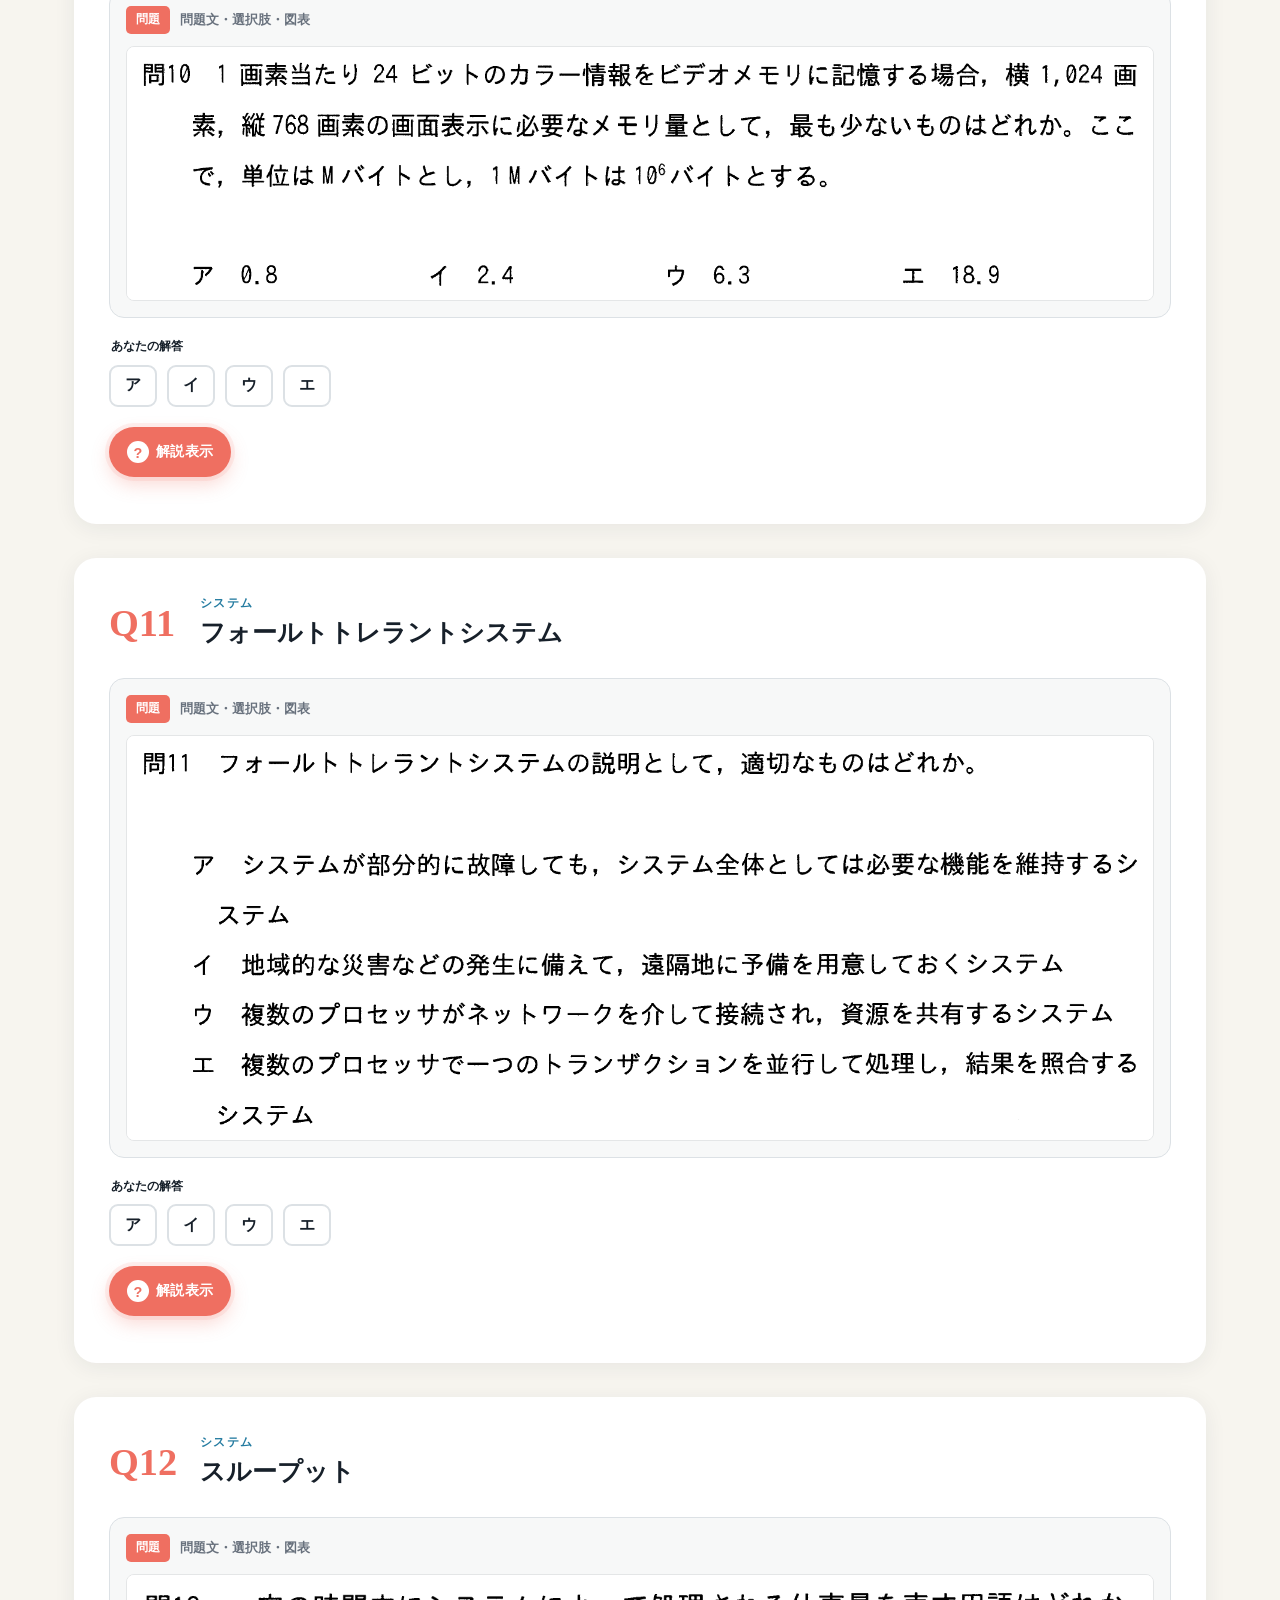
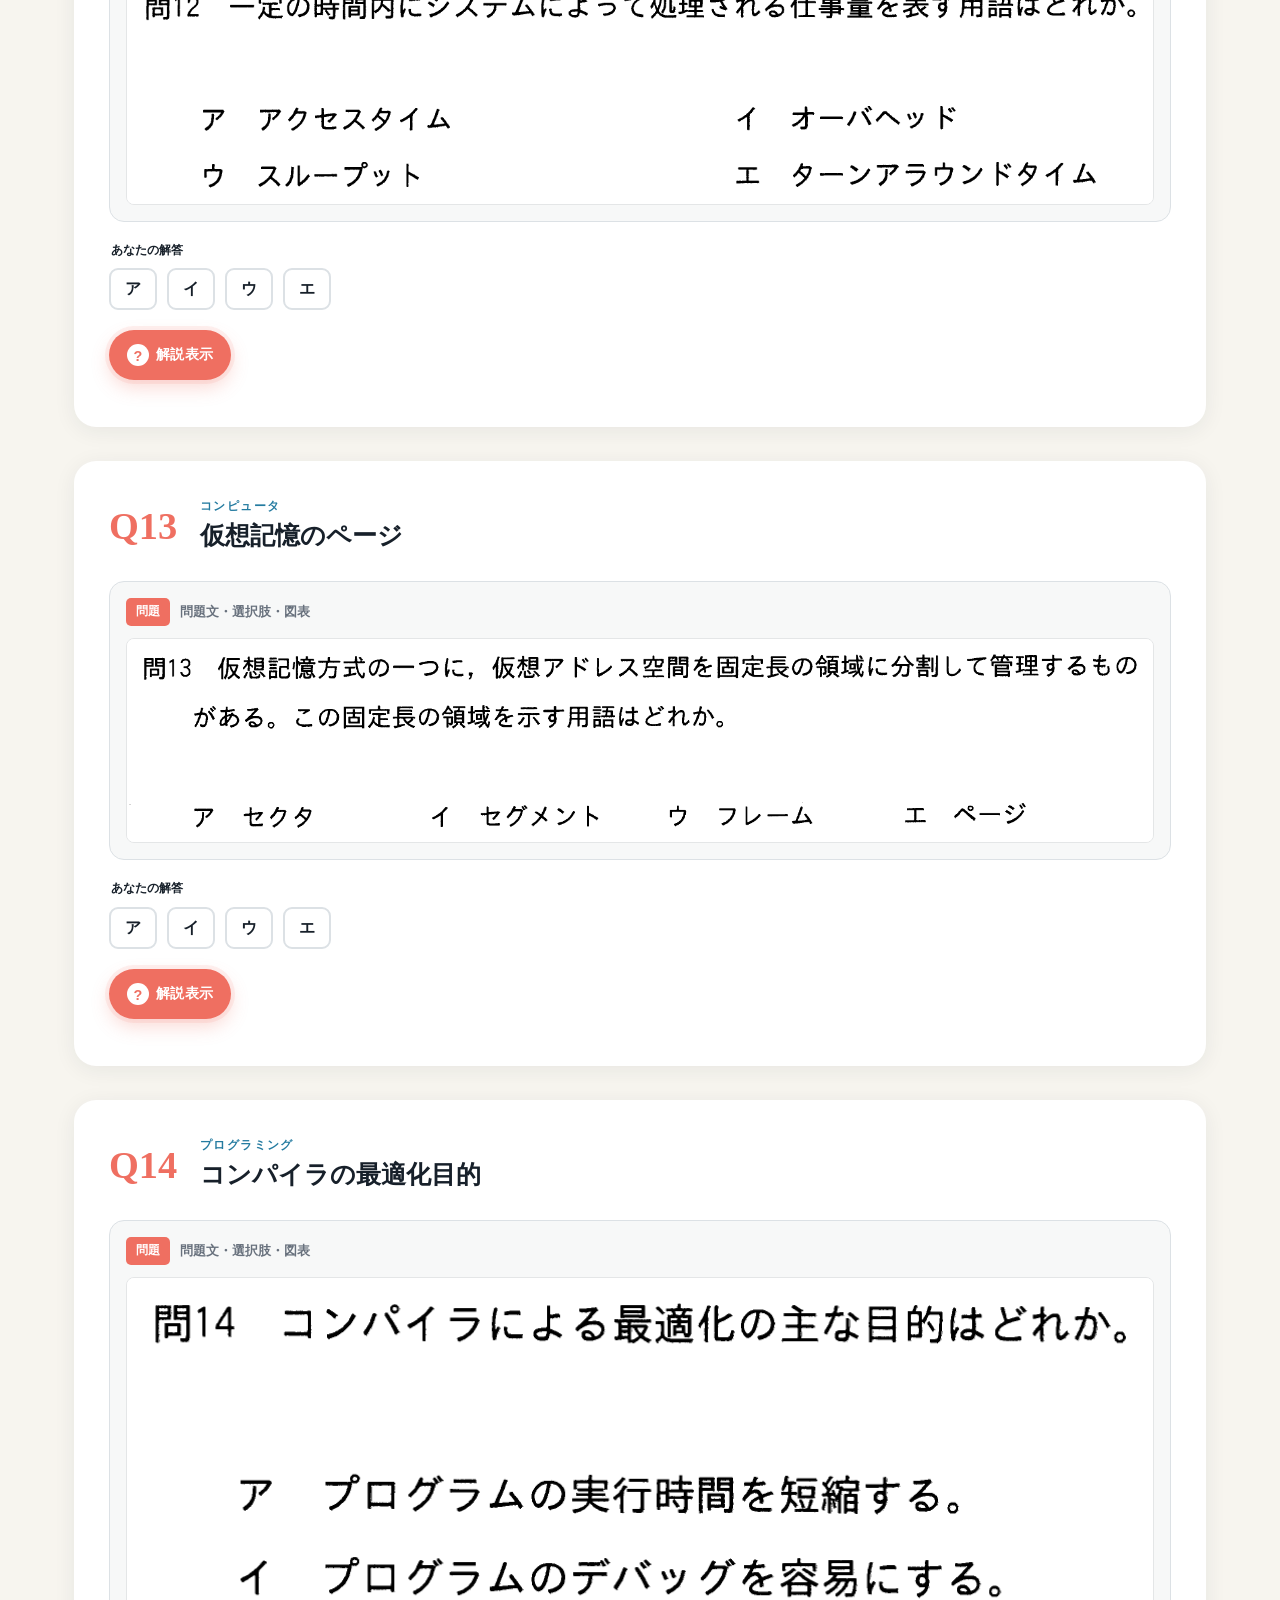
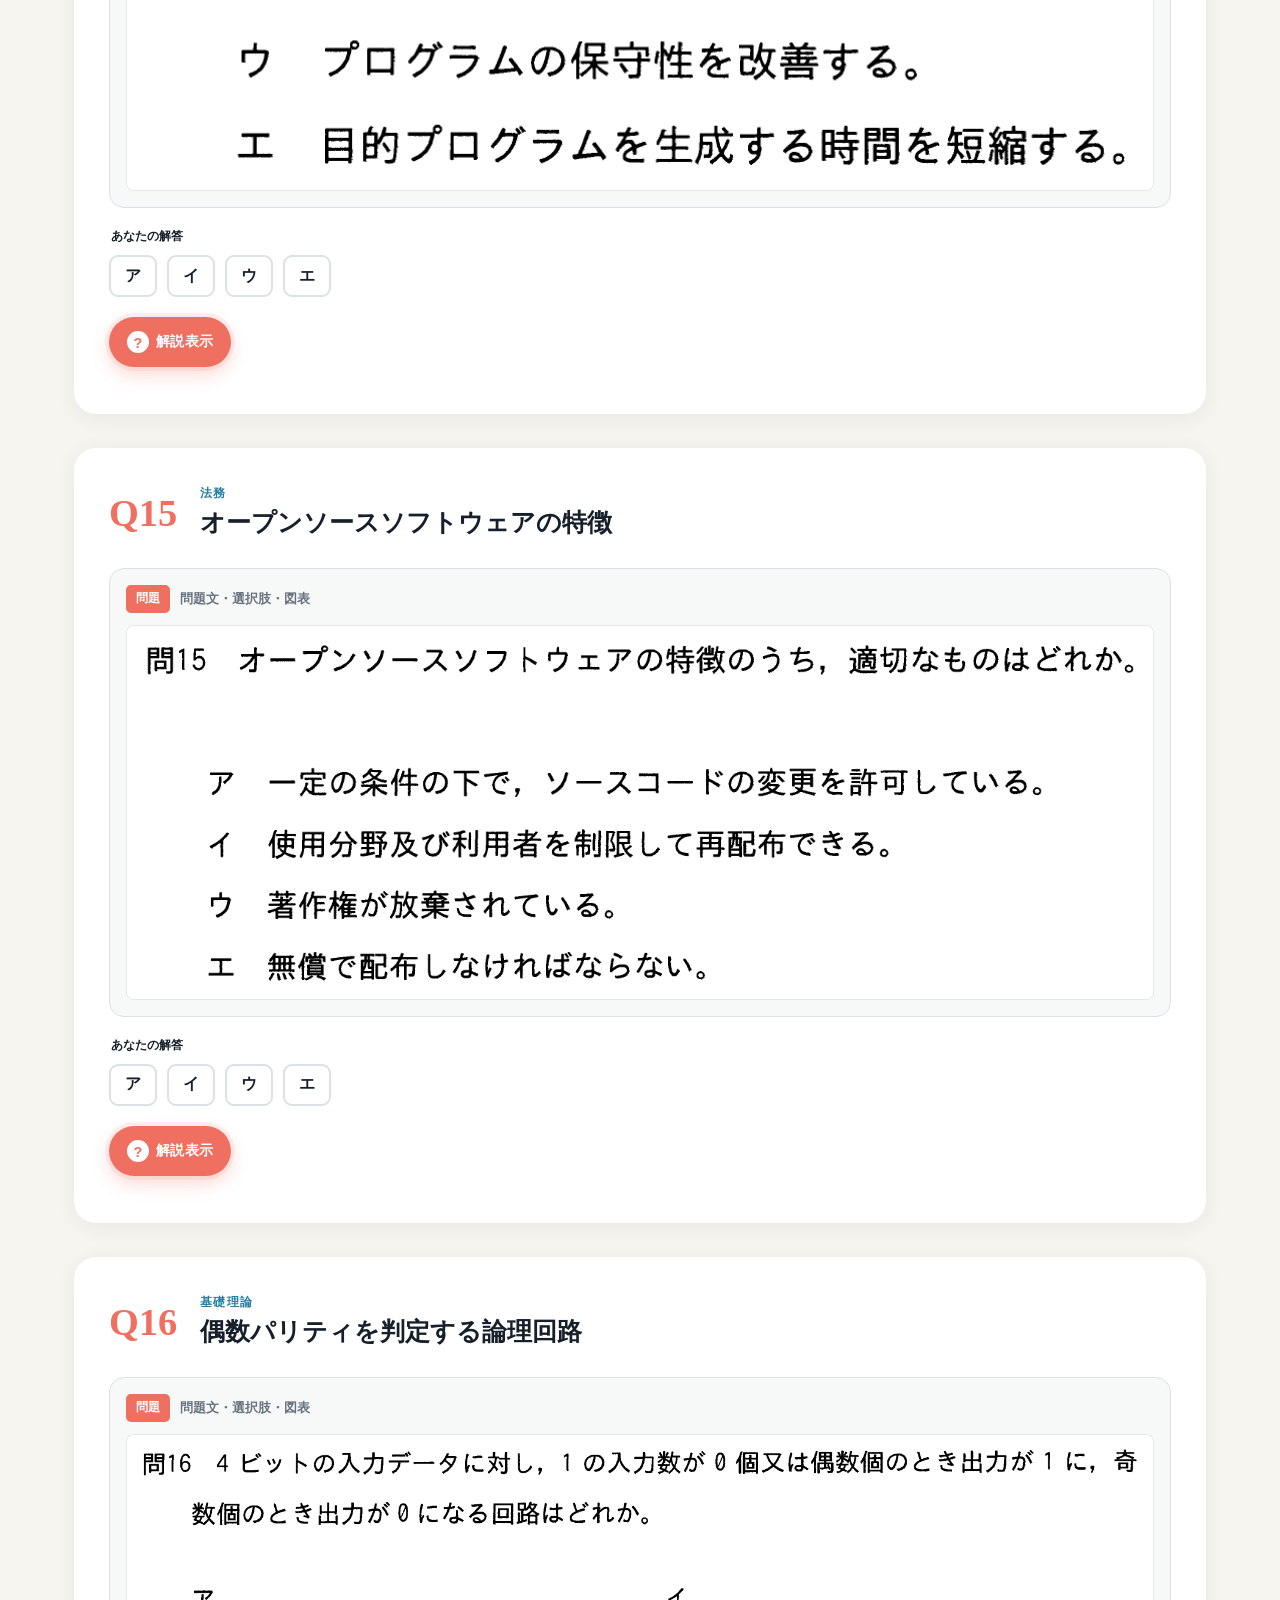
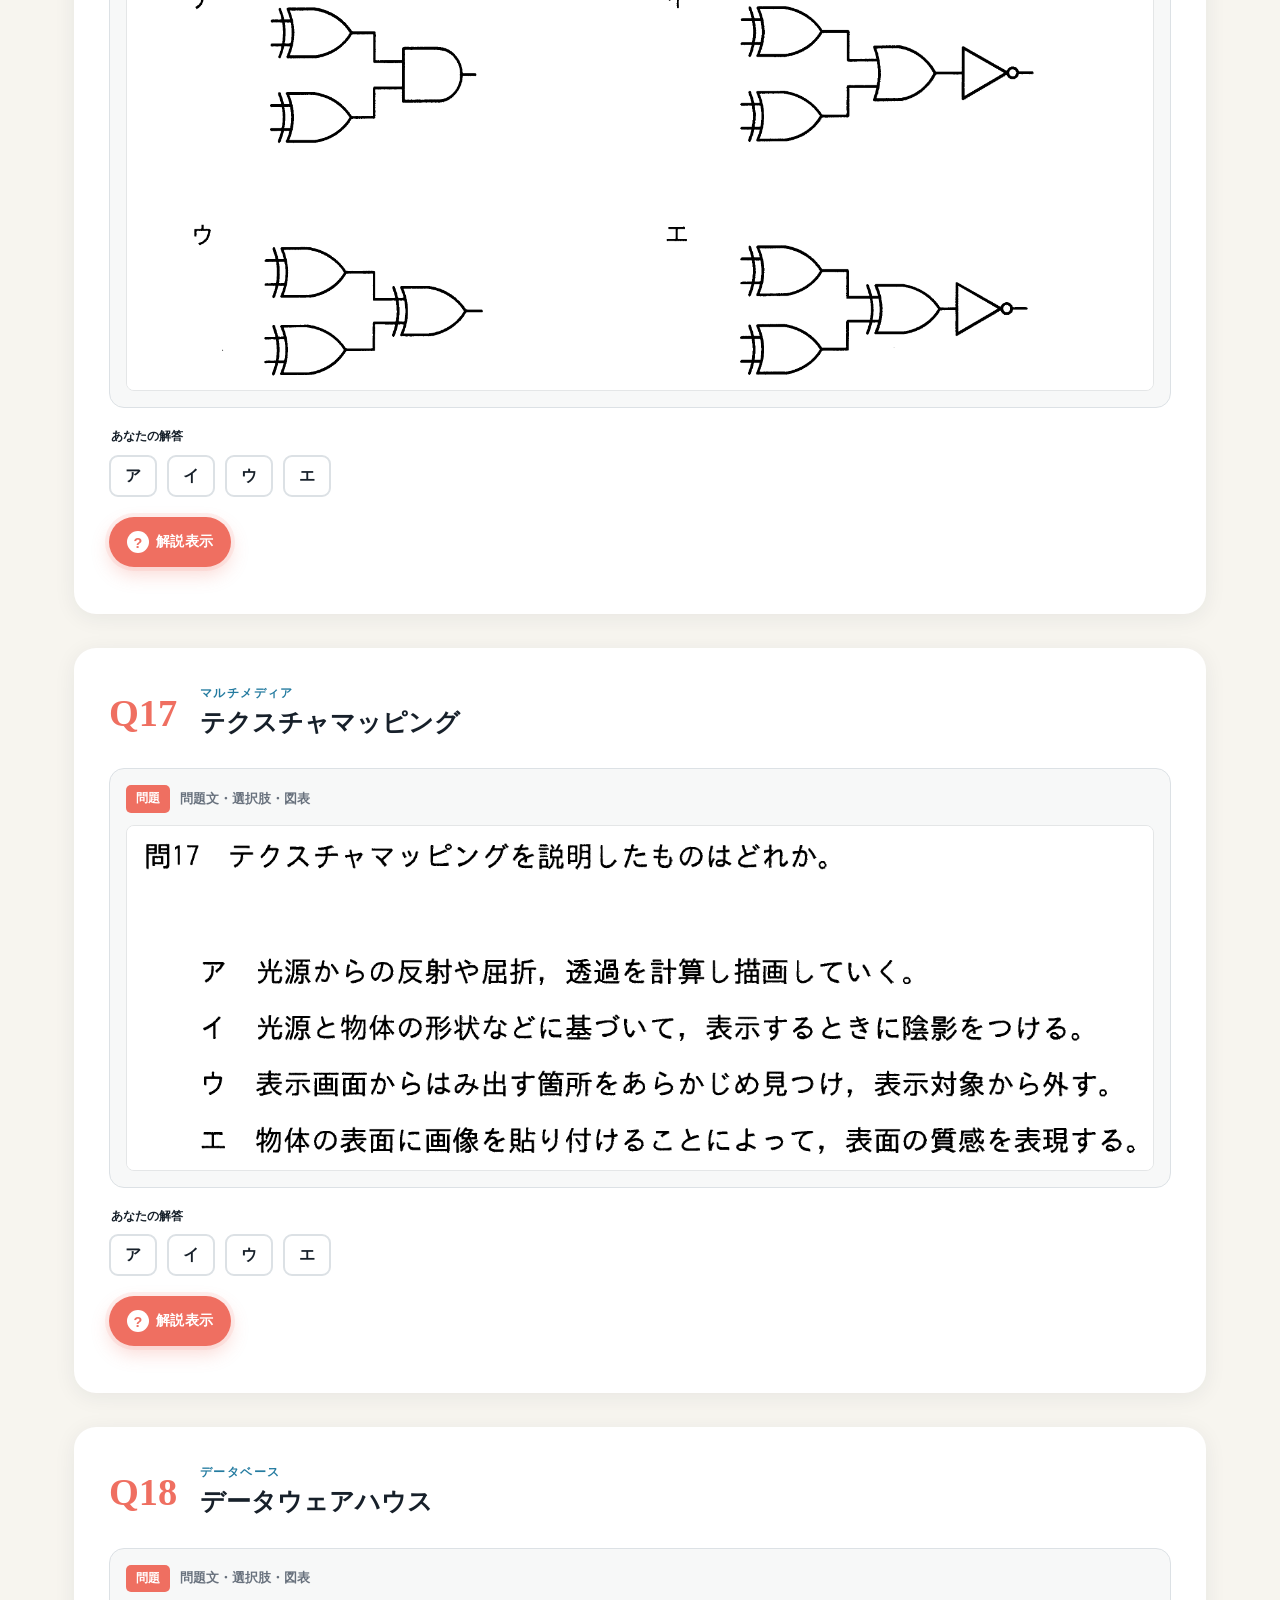
==== commit 8e94ab62: "Add files via upload" ====
--- a/index.html
+++ b/index.html
@@ -97,7 +97,7 @@
         </div>
         <div id="termStats" class="term-stats" aria-label="用語カードの進捗"></div>
       </div>
-      <div class="term-tools">
+      <div class="term-tools" hidden>
         <label class="search"><span>⌕</span><input id="termSearch" type="search" placeholder="用語・説明・タグで検索"></label>
         <div id="termFilters" class="term-filters"></div>
       </div>
@@ -164,6 +164,7 @@
     <div class="footer-links">
       <a href="#termLearning">重要用語カード</a>
       <a href="reference-map.html">参考問題対応表</a>
+      <a href="source-map.html">出典候補調査表</a>
       <a href="#top">ページ上部へ ↑</a>
     </div>
   </footer>
--- a/visuals.css
+++ b/visuals.css
@@ -9,9 +9,11 @@
 .moving-average{height:220px;display:grid;align-content:center;gap:8px}.ma-window{display:grid;grid-template-columns:50px 1fr 125px;align-items:center;font-size:.62rem}.ma-window i{width:var(--w);border-top:11px solid var(--blue)}.ma-window b{font-size:.6rem}.ma-window.best{background:#fff;padding:5px;border-radius:6px}.ma-window.best i{border-color:var(--coral)}.moving-average small{text-align:center}
 .pareto{height:220px;position:relative;padding:20px 15px 35px}.pareto .bars{height:150px;display:flex;align-items:flex-end;gap:10px;border-left:2px solid var(--navy);border-bottom:2px solid var(--navy);padding:0 8px}.pareto .bars i{height:var(--h);flex:1;background:var(--blue)}.pareto svg{position:absolute;left:15px;top:20px;width:calc(100% - 30px);height:150px}.pareto polyline{fill:none;stroke:var(--coral);stroke-width:5}.pareto span,.pareto b{position:absolute;bottom:12px;font-size:.57rem}.pareto span{left:15px;color:var(--blue)}.pareto b{right:15px;color:var(--coral)}
 .rich-formula{gap:8px}.rich-formula em{display:inline-block;font-style:normal;background:#fff;border:1px solid var(--line);border-radius:999px;padding:4px 10px;margin:0 3px;font-size:.68rem;color:var(--blue);font-weight:800}
+.v-detail{min-height:300px;display:grid;grid-template-columns:minmax(230px,1fr) minmax(210px,.72fr);gap:14px;align-items:stretch}.v-detail-main{background:#edf5f3;border-radius:12px;display:grid;place-items:center;min-width:0;overflow:hidden}.v-detail-main>.v-flow,.v-detail-main>.v-compare,.v-detail-main>.v-formula,.v-detail-main>.v-stack,.v-detail-main>.v-cycle,.v-detail-main>.mini-table,.v-detail-main>.v-cardset,.v-detail-main>.v-layers,.v-detail-main>.v-grid,.v-detail-main>.bell-curve,.v-detail-main>.s-curve{width:100%;height:100%;min-height:260px}.v-detail-side{background:#fff;border:1px solid var(--line);border-radius:12px;padding:13px;display:grid;gap:10px;align-content:start}.v-detail-title span{display:inline-block;background:var(--navy);color:#fff;border-radius:999px;padding:3px 9px;font-size:.62rem;font-weight:900}.v-detail-title strong{display:block;margin-top:7px;font-size:1rem;line-height:1.35;color:var(--navy)}.v-detail-side ol{margin:0;padding-left:1.35em;font-size:.7rem;line-height:1.65}.v-detail-side li{margin:.2em 0}.v-detail-cue,.v-detail-trap{border-radius:9px;padding:9px 10px}.v-detail-cue{background:#fff8e1}.v-detail-trap{background:#fff0ed}.v-detail-cue b,.v-detail-trap b{display:block;font-size:.66rem;color:var(--navy);margin-bottom:3px}.v-detail-cue p,.v-detail-trap p{margin:0;font-size:.68rem;line-height:1.55;color:#4d5964}.v-detail-chips{display:flex;flex-wrap:wrap;gap:5px}.v-detail-chips i{font-style:normal;background:#edf5f3;border:1px solid var(--line);border-radius:999px;padding:3px 7px;font-size:.61rem;font-weight:800;color:var(--blue)}
 .mini-table{height:220px;display:grid;place-items:center}.mini-table table{width:100%;border-collapse:separate;border-spacing:4px;font-size:.68rem}.mini-table th,.mini-table td{background:#fff;border:1px solid var(--line);border-radius:6px;padding:7px;text-align:center;line-height:1.45}.mini-table th{background:var(--navy);color:#fff}.mini-table td:last-child{font-weight:800;color:var(--blue)}
 .v-cardset{height:220px;display:grid;grid-template-columns:repeat(auto-fit,minmax(92px,1fr));gap:8px;align-content:center}.v-cardset section{background:#fff;border:1px solid var(--line);border-top:5px solid var(--blue);border-radius:8px;padding:10px;min-height:86px;display:flex;flex-direction:column;justify-content:center;text-align:center}.v-cardset section.focus,.v-cardset section:last-child{border-top-color:var(--coral);background:#fff8e1}.v-cardset b{font-size:.78rem;color:var(--navy)}.v-cardset p{font-size:.66rem;line-height:1.55;margin:7px 0 0;color:var(--muted)}
 .v-layers{height:220px;display:grid;align-content:center;gap:7px}.v-layers div{background:#fff;border:1px solid var(--line);border-left:7px solid var(--blue);border-radius:7px;padding:8px 12px;text-align:center;font-size:.74rem;font-weight:800}.v-layers div.focus{background:var(--yellow);border-left-color:var(--coral)}
 .v-grid{height:220px;display:grid;grid-template-columns:1fr 1fr;gap:8px;align-content:center}.v-grid div{min-height:70px;background:#fff;border:1px solid var(--line);border-radius:8px;display:grid;place-items:center;text-align:center;padding:8px;font-size:.72rem;font-weight:800}.v-grid div:nth-child(2){background:var(--yellow);box-shadow:0 0 0 3px #fff inset}
 .bell-curve,.s-curve{height:220px;display:grid;place-items:center;text-align:center;position:relative}.bell-curve svg,.s-curve svg{width:95%;height:150px}.bell-curve path,.s-curve path{fill:none;stroke:var(--blue);stroke-width:7;stroke-linecap:round}.bell-curve line{stroke:var(--coral);stroke-width:4;stroke-dasharray:6 6}.bell-curve b{position:absolute;top:96px;left:50%;transform:translateX(-50%);background:var(--yellow);border-radius:999px;padding:5px 12px;font-size:.72rem}.bell-curve span,.s-curve span{font-size:.72rem;color:var(--muted);font-weight:800}.s-curve path+path{stroke:var(--coral);stroke-width:5}
-@media(max-width:820px){.v-cardset{grid-template-columns:1fr 1fr}.mini-table table{font-size:.6rem}.mini-table th,.mini-table td{padding:5px}.v-grid div{font-size:.66rem}}
+@media(max-width:980px){.v-detail{grid-template-columns:1fr}.v-detail-main>.v-flow,.v-detail-main>.v-compare,.v-detail-main>.v-formula,.v-detail-main>.v-stack,.v-detail-main>.v-cycle,.v-detail-main>.mini-table,.v-detail-main>.v-cardset,.v-detail-main>.v-layers,.v-detail-main>.v-grid,.v-detail-main>.bell-curve,.v-detail-main>.s-curve{min-height:220px}}
+@media(max-width:820px){.v-cardset{grid-template-columns:1fr 1fr}.mini-table table{font-size:.6rem}.mini-table th,.mini-table td{padding:5px}.v-grid div{font-size:.66rem}.v-detail-side ol{font-size:.66rem}}
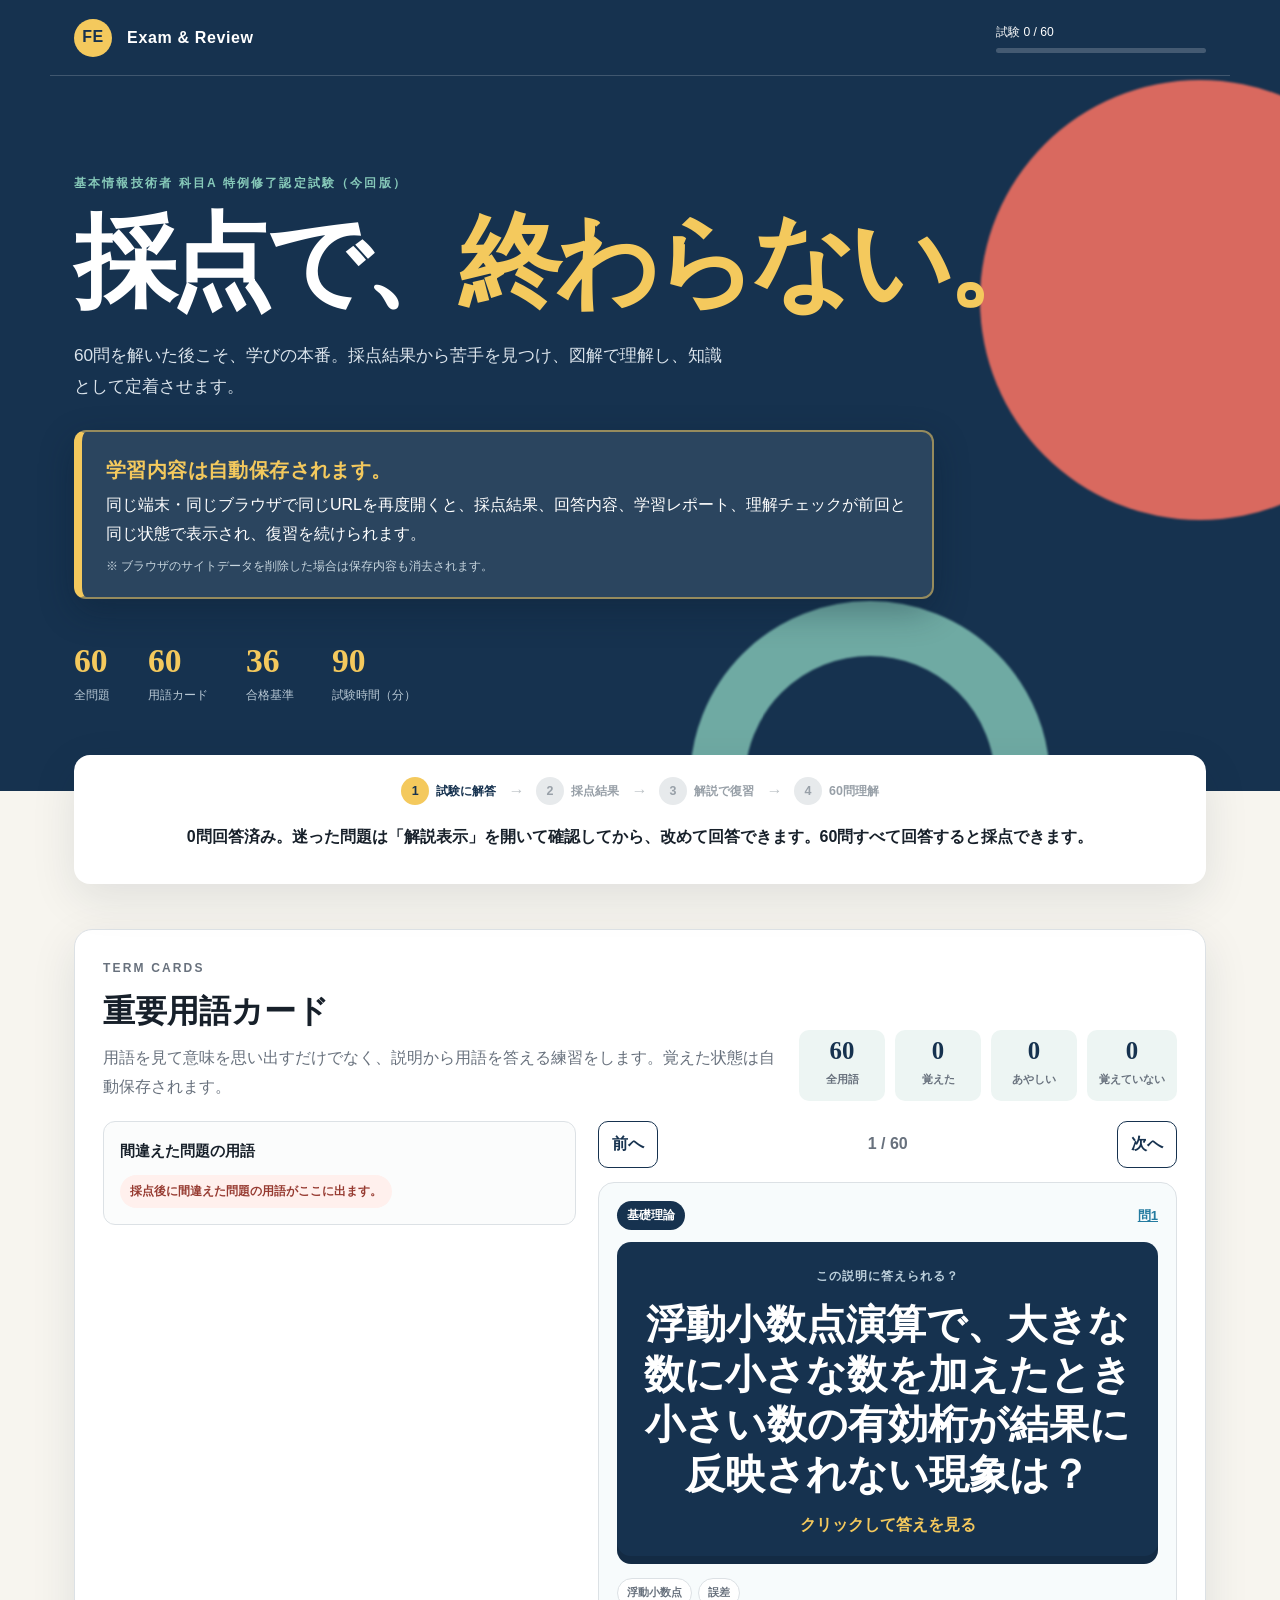
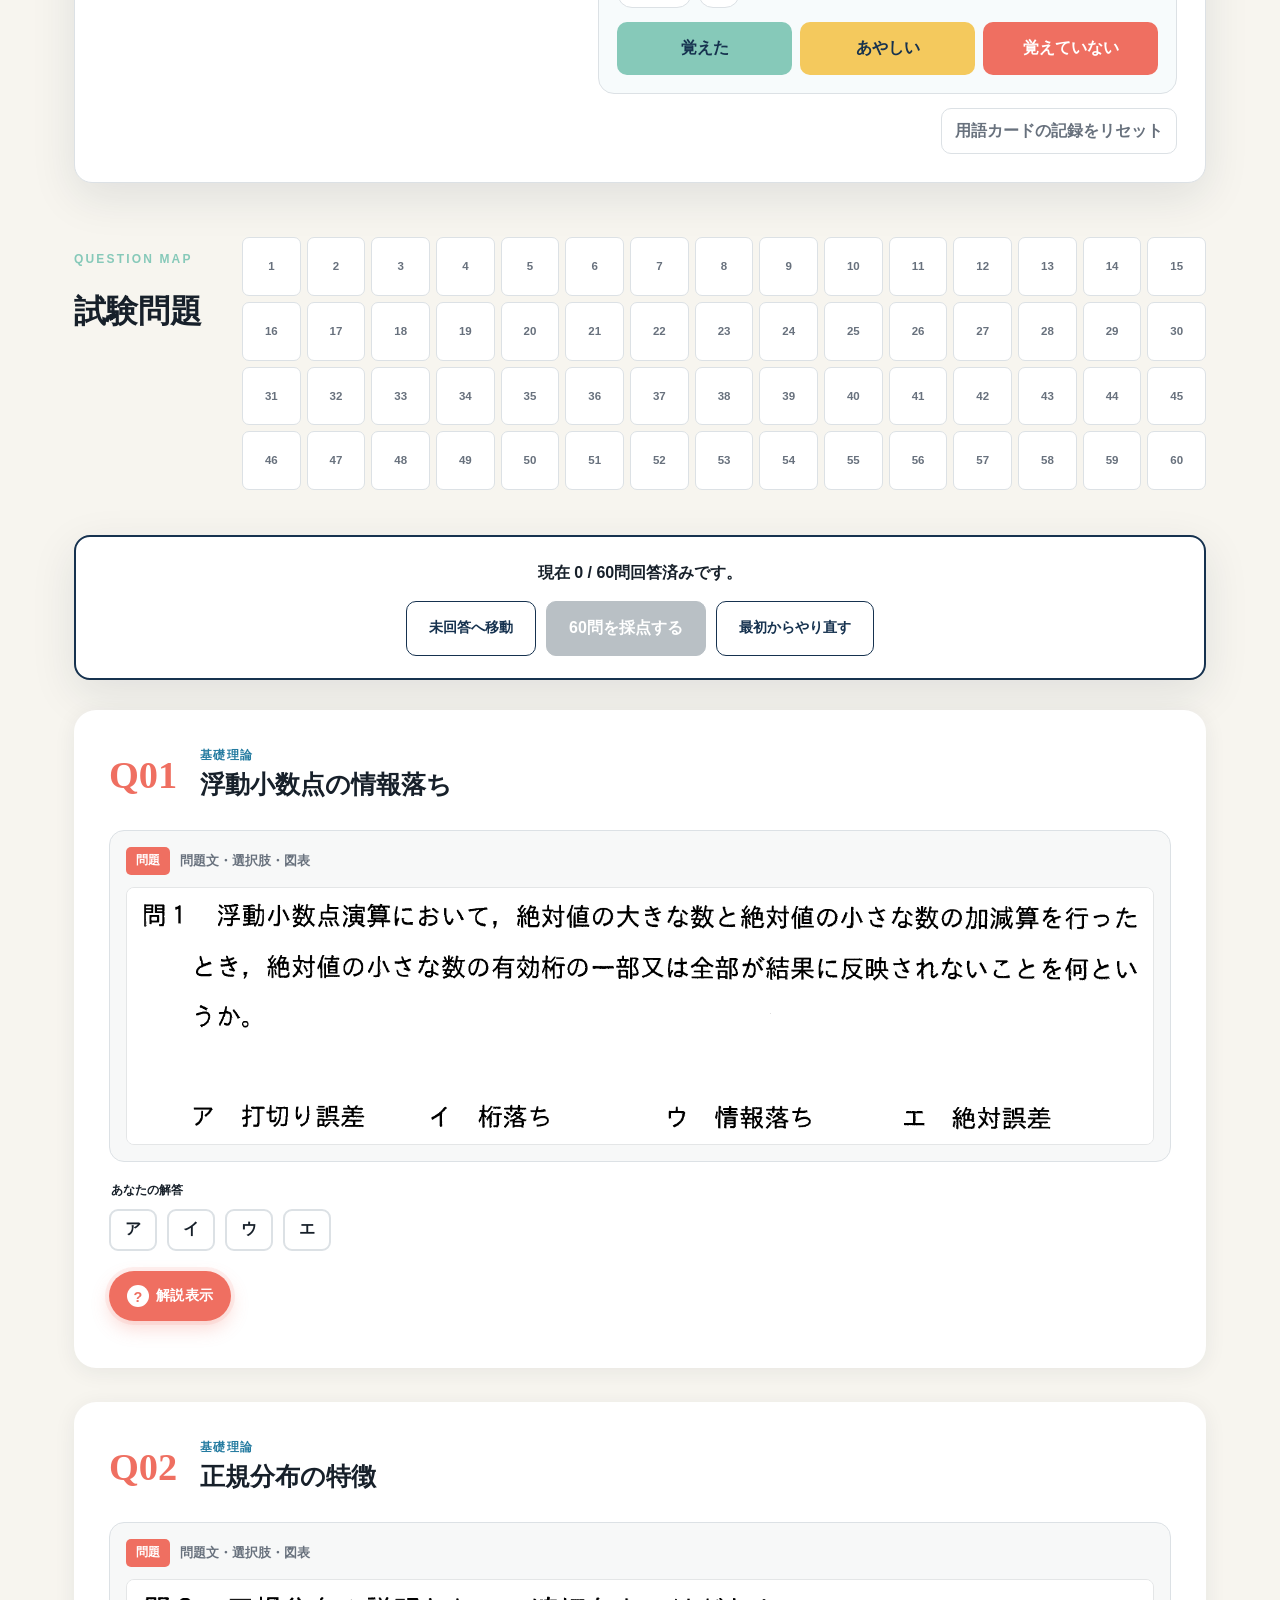
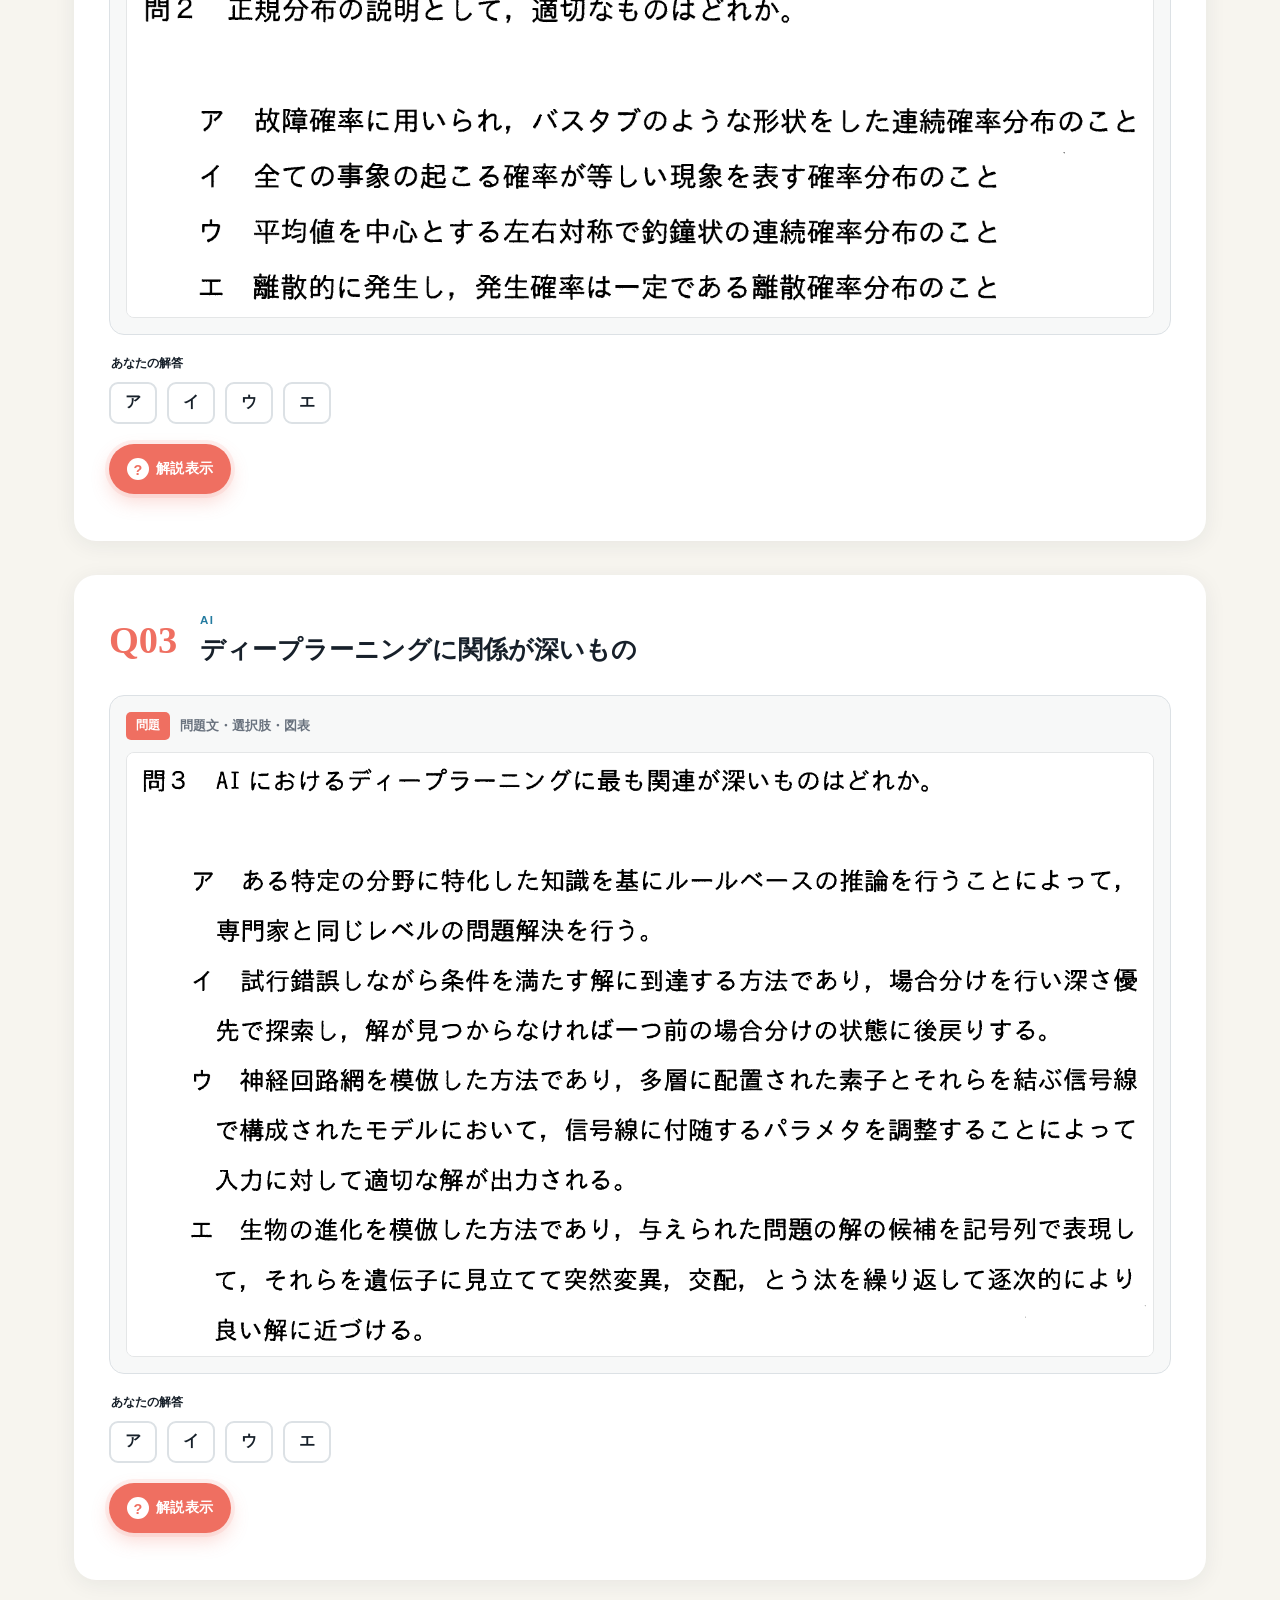
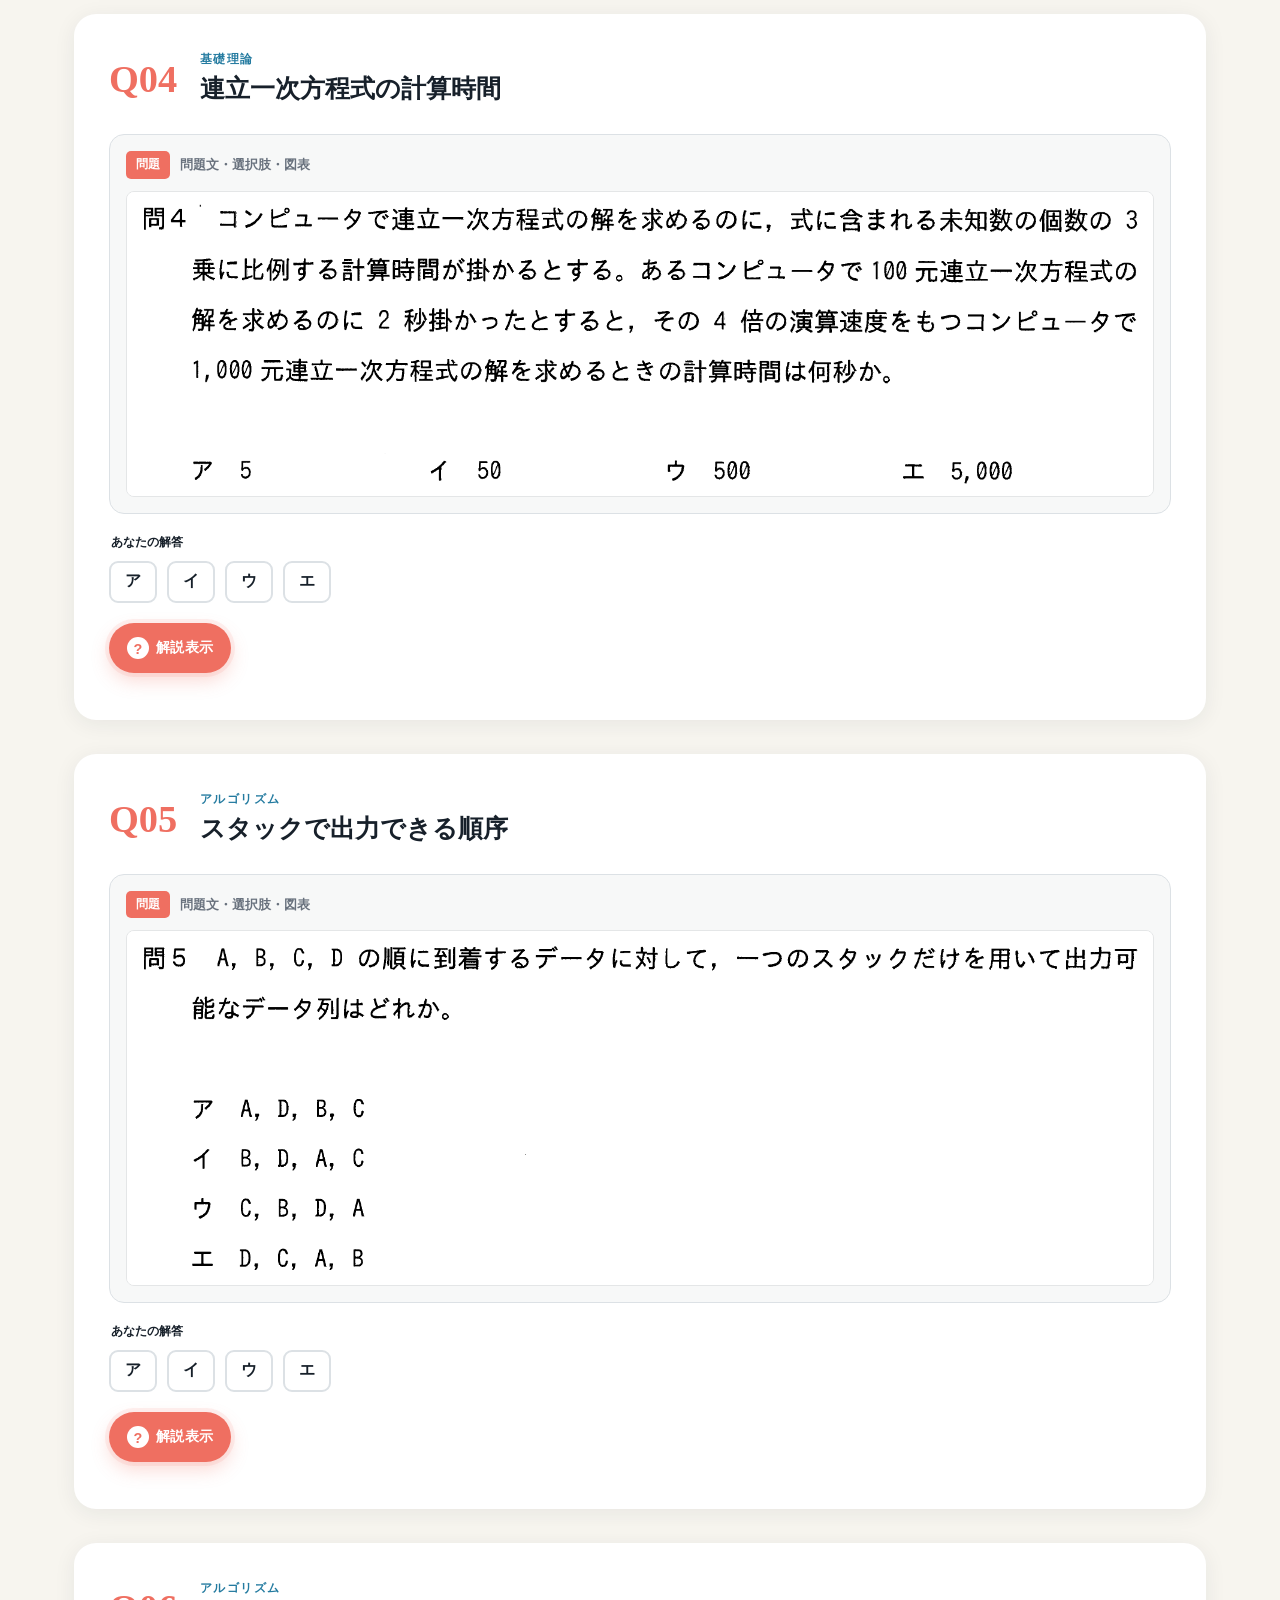
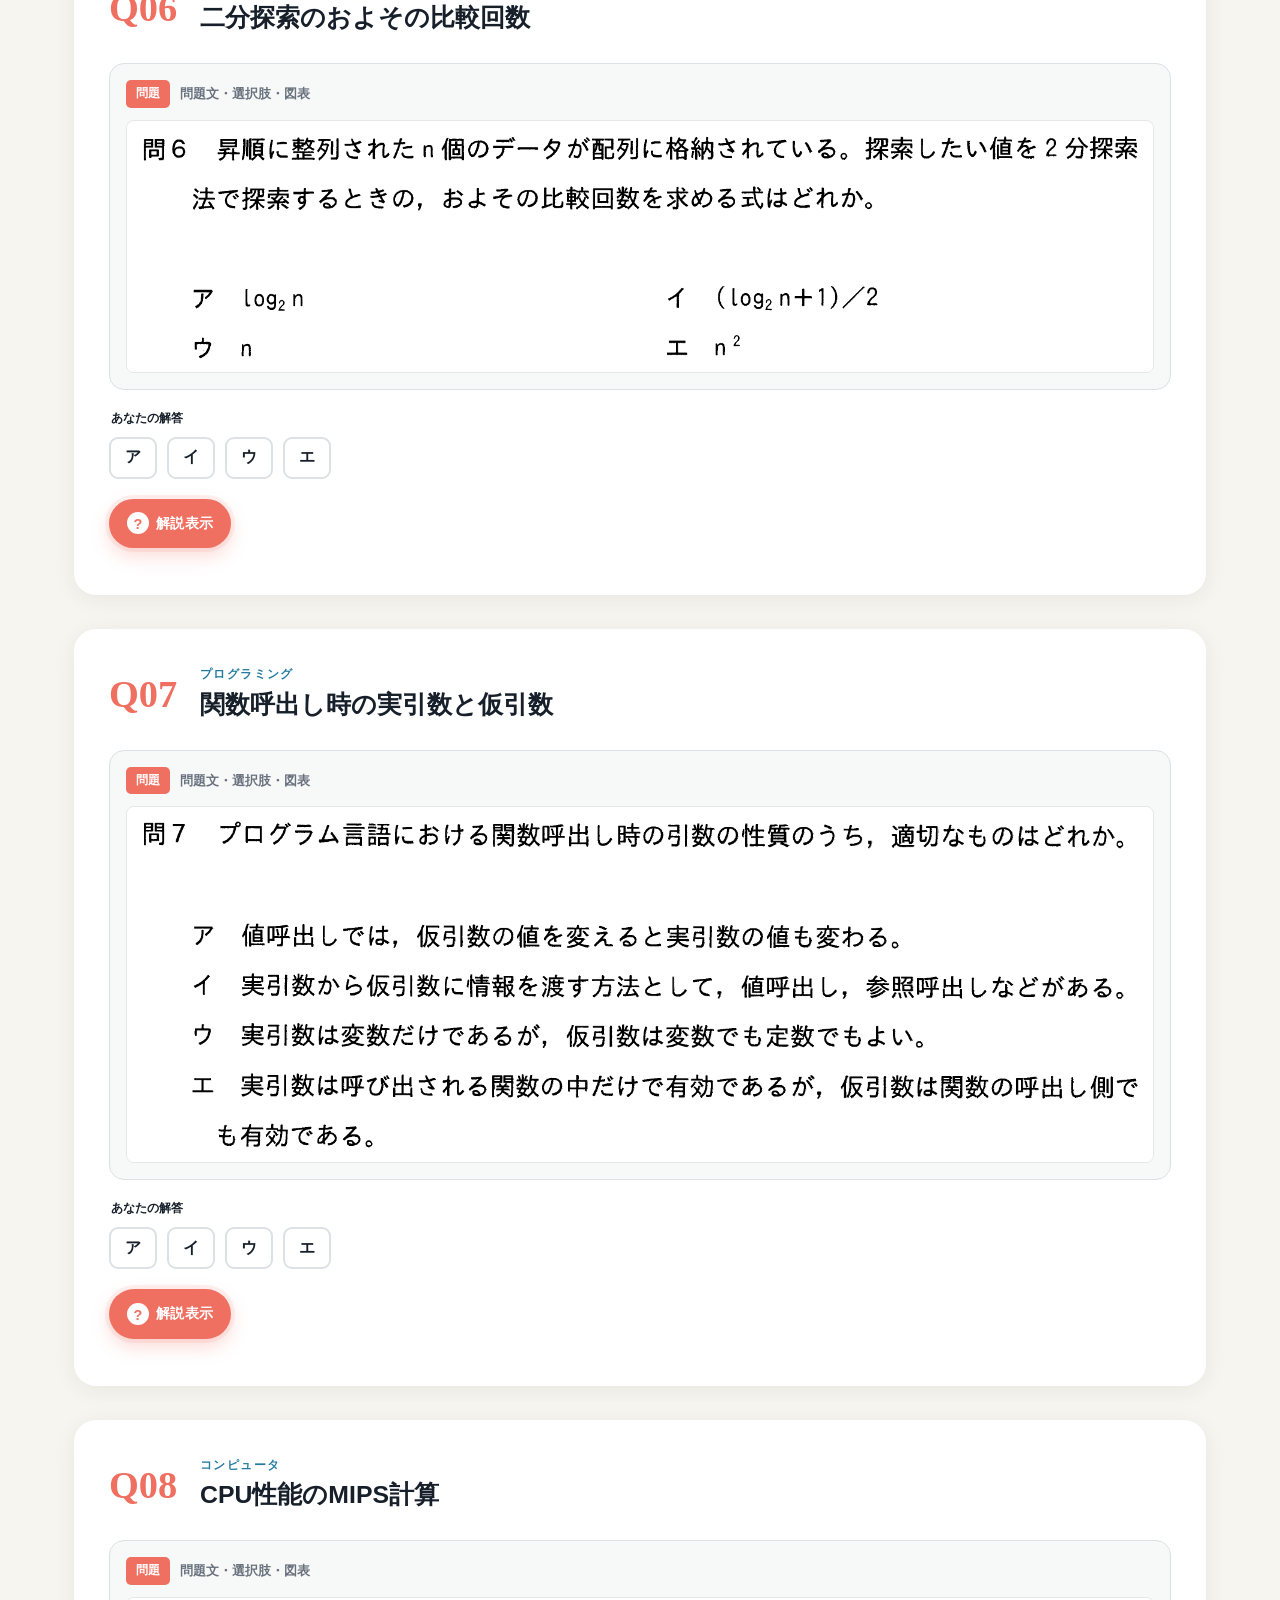
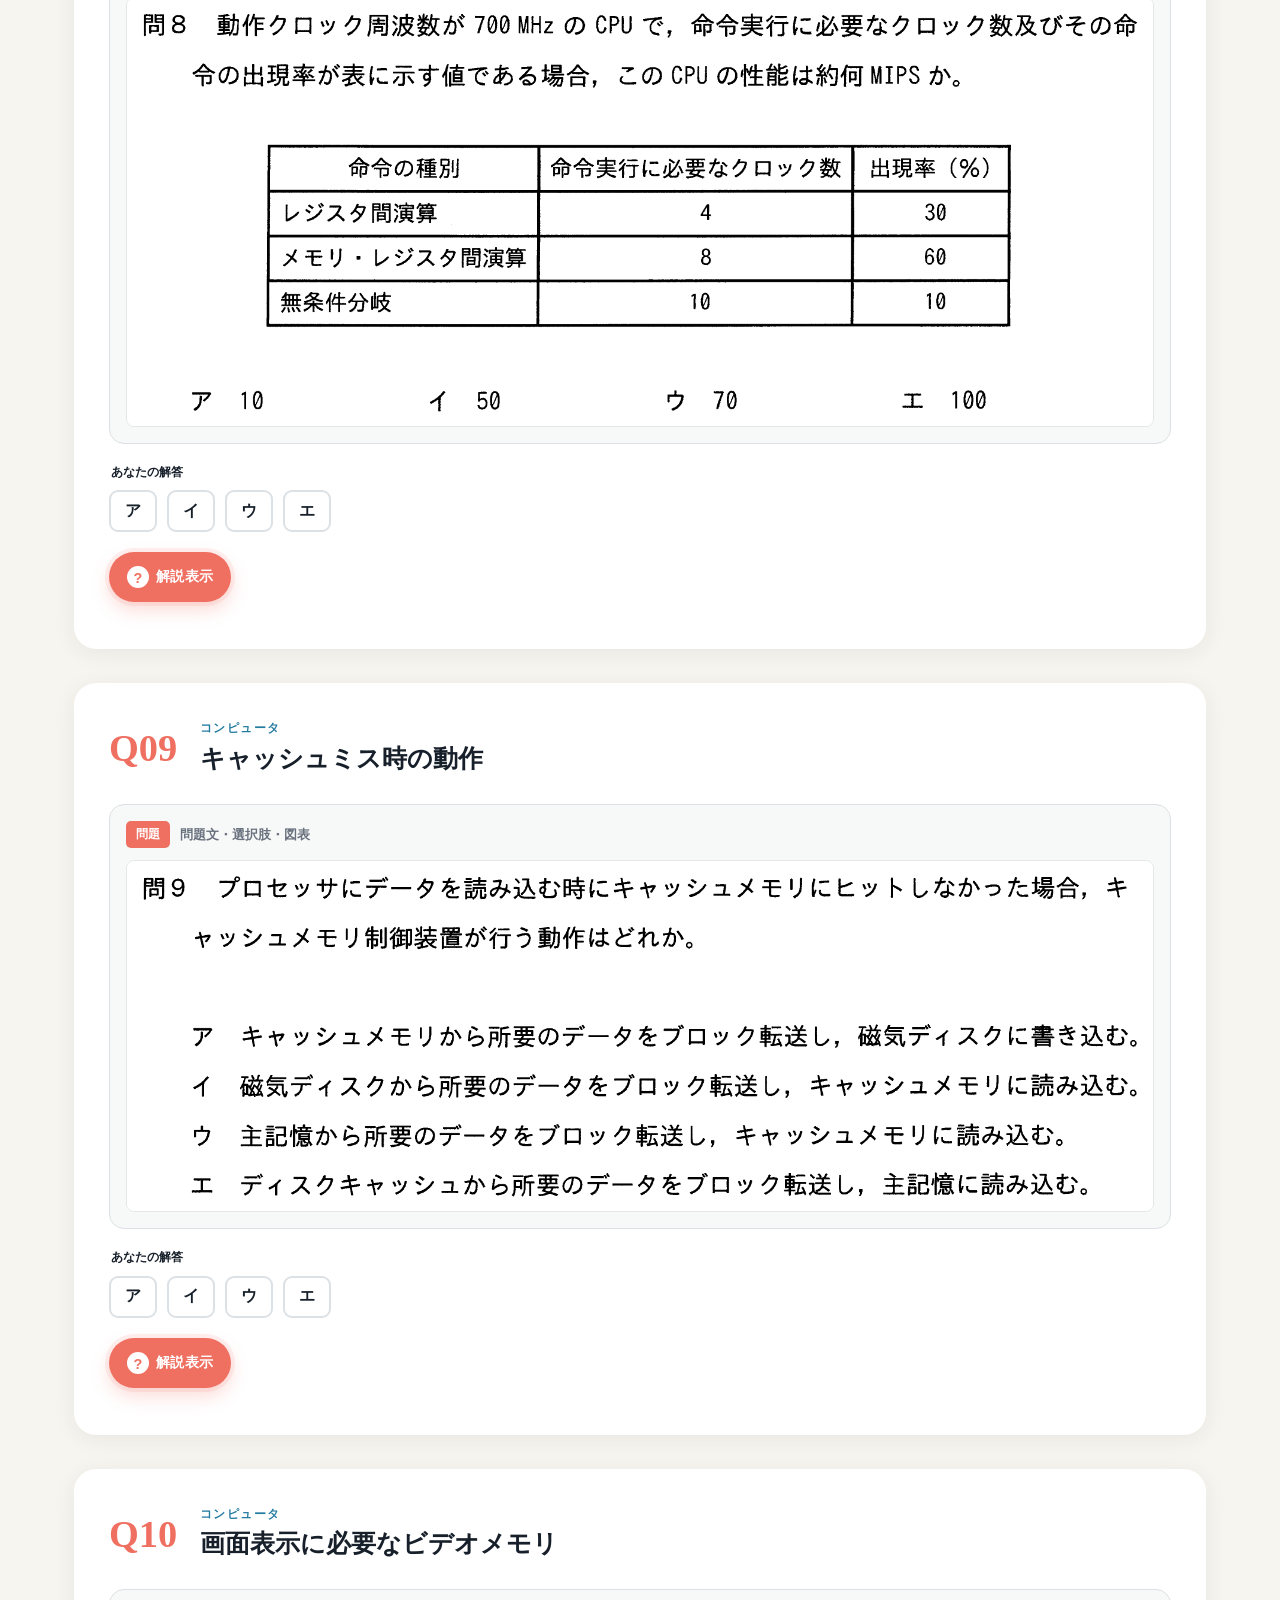
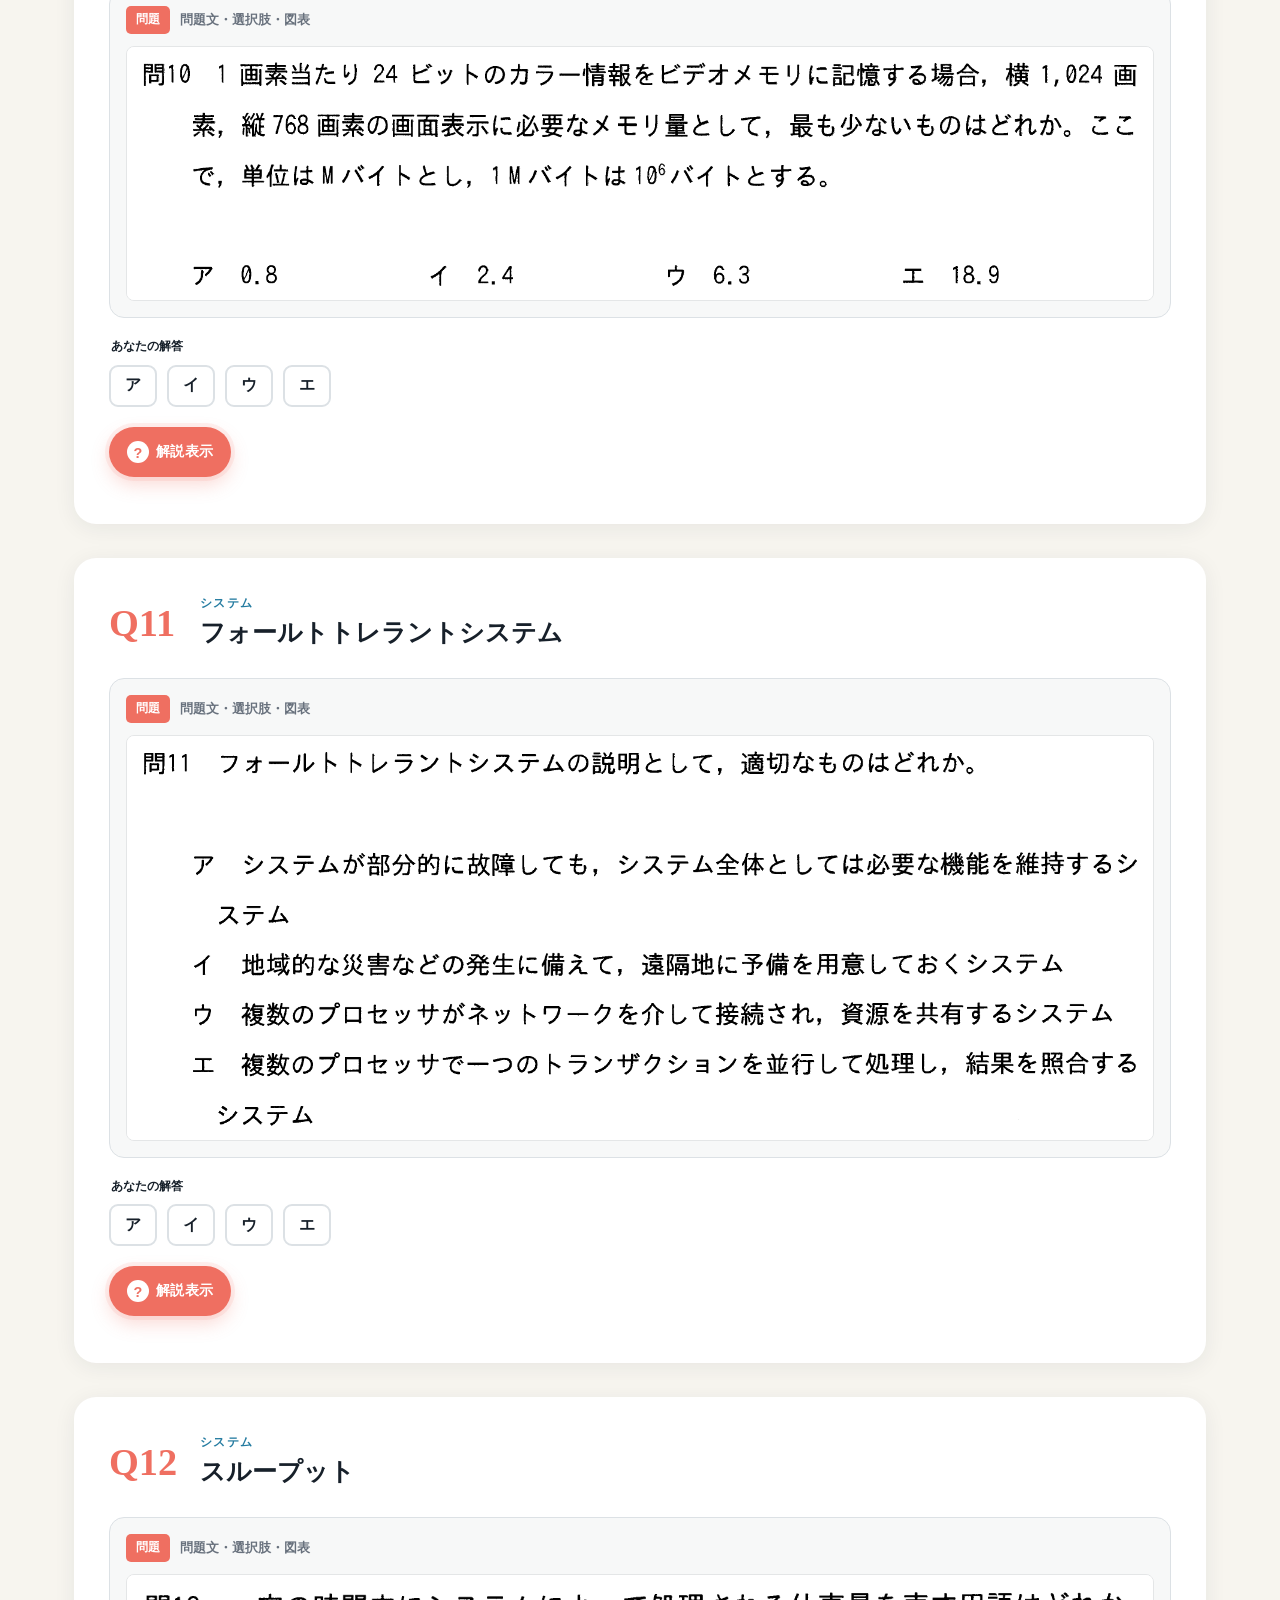
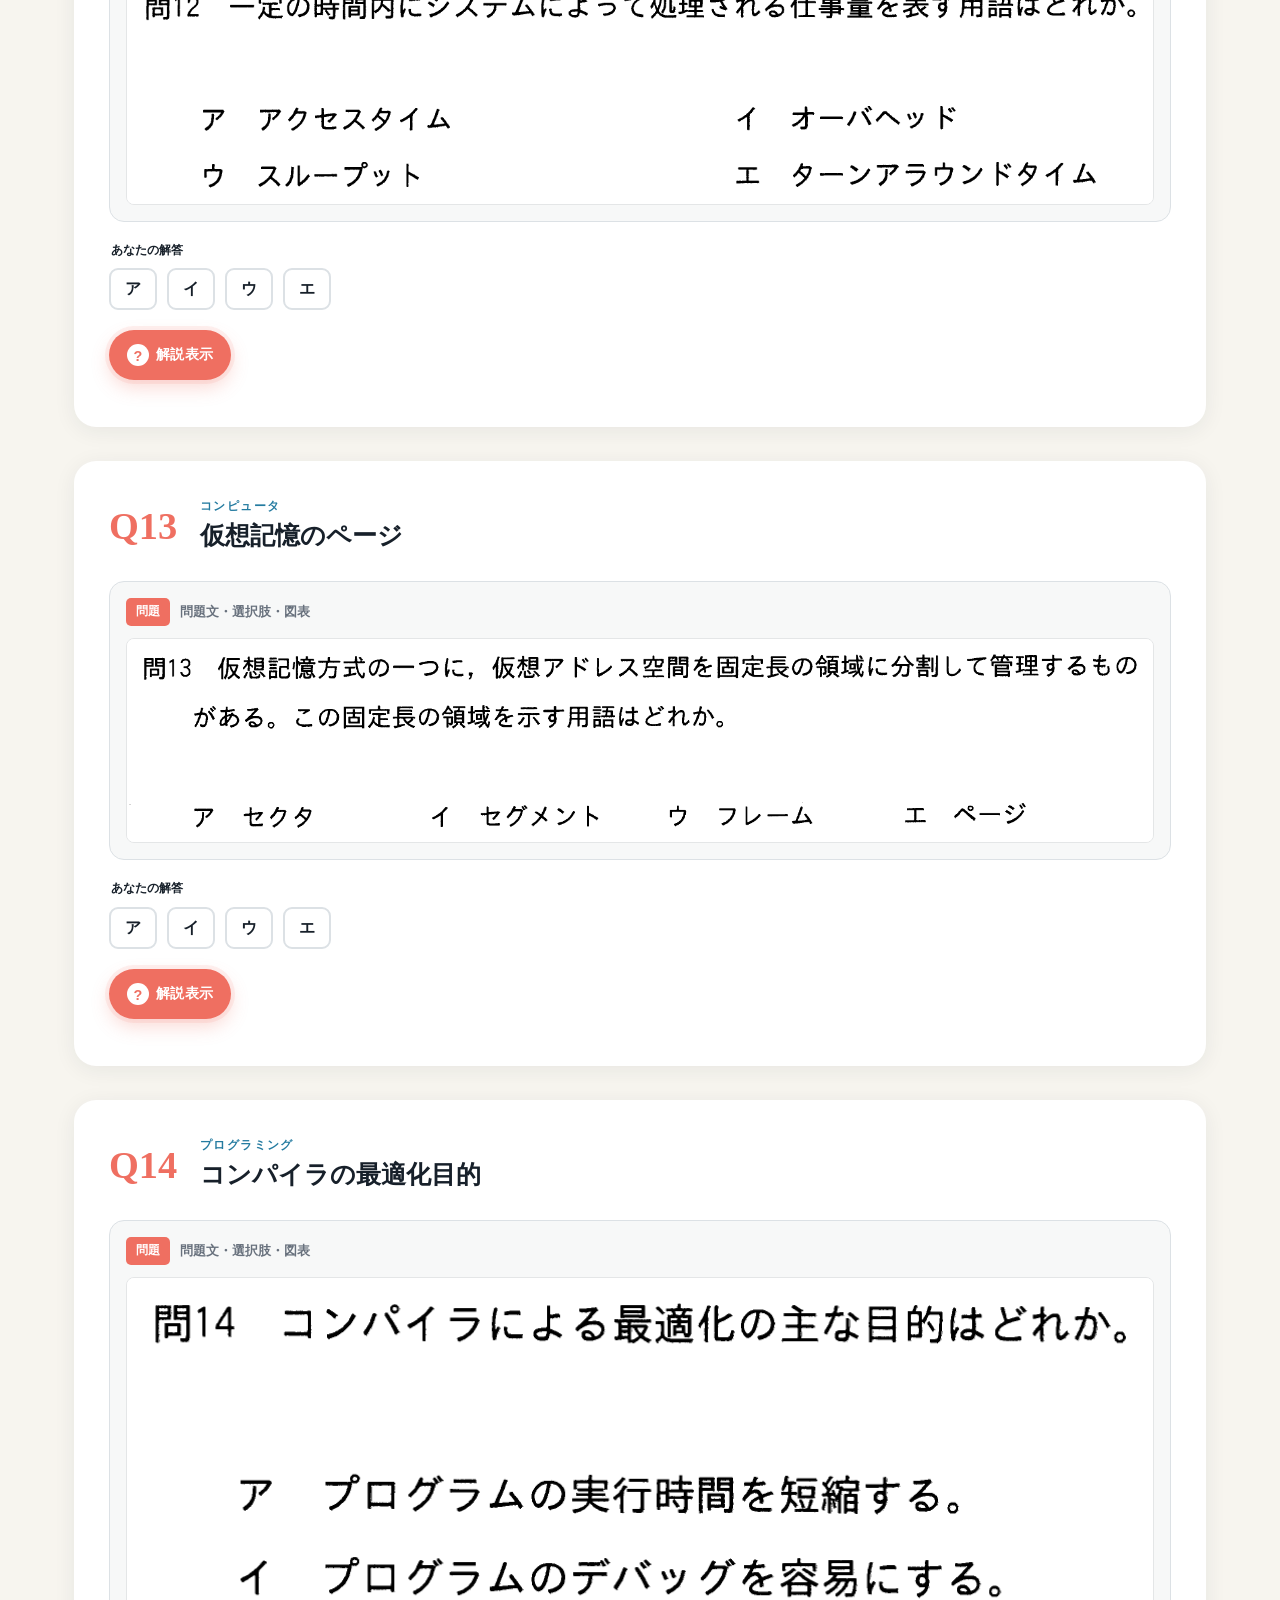
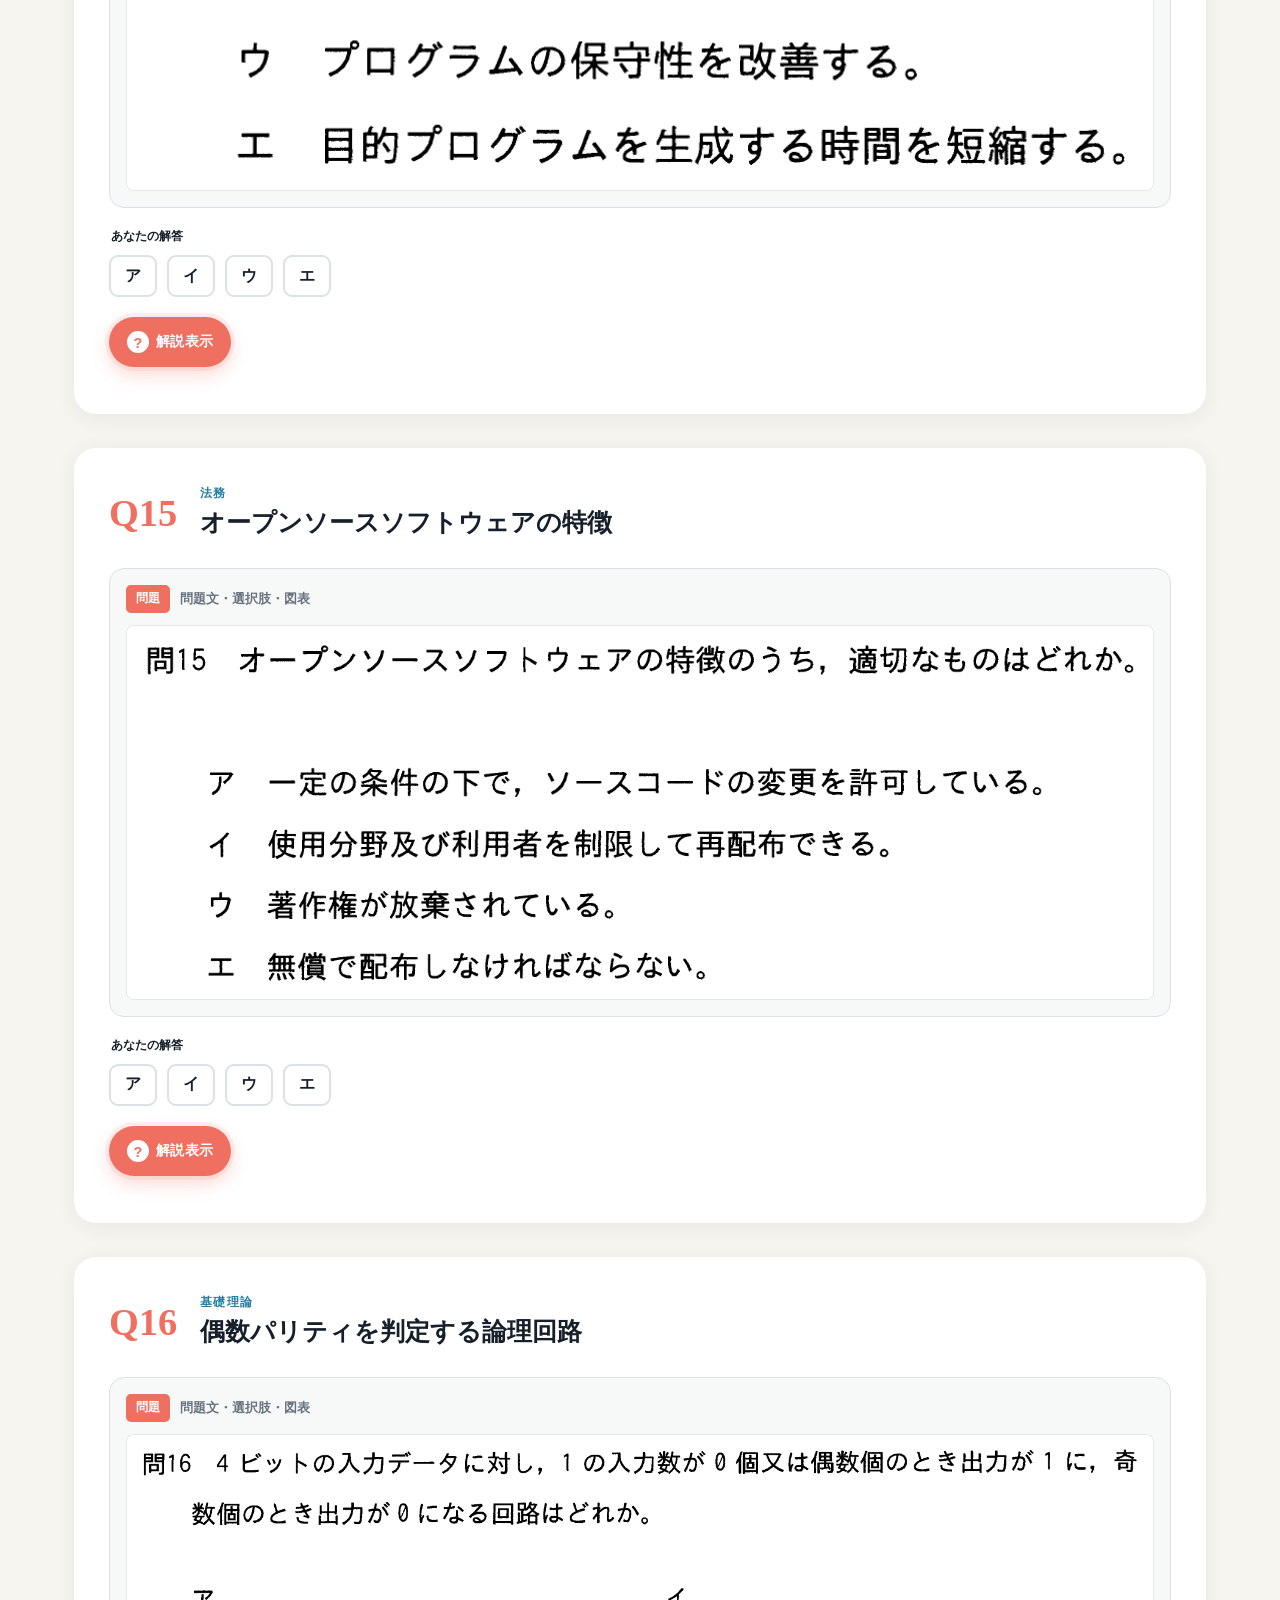
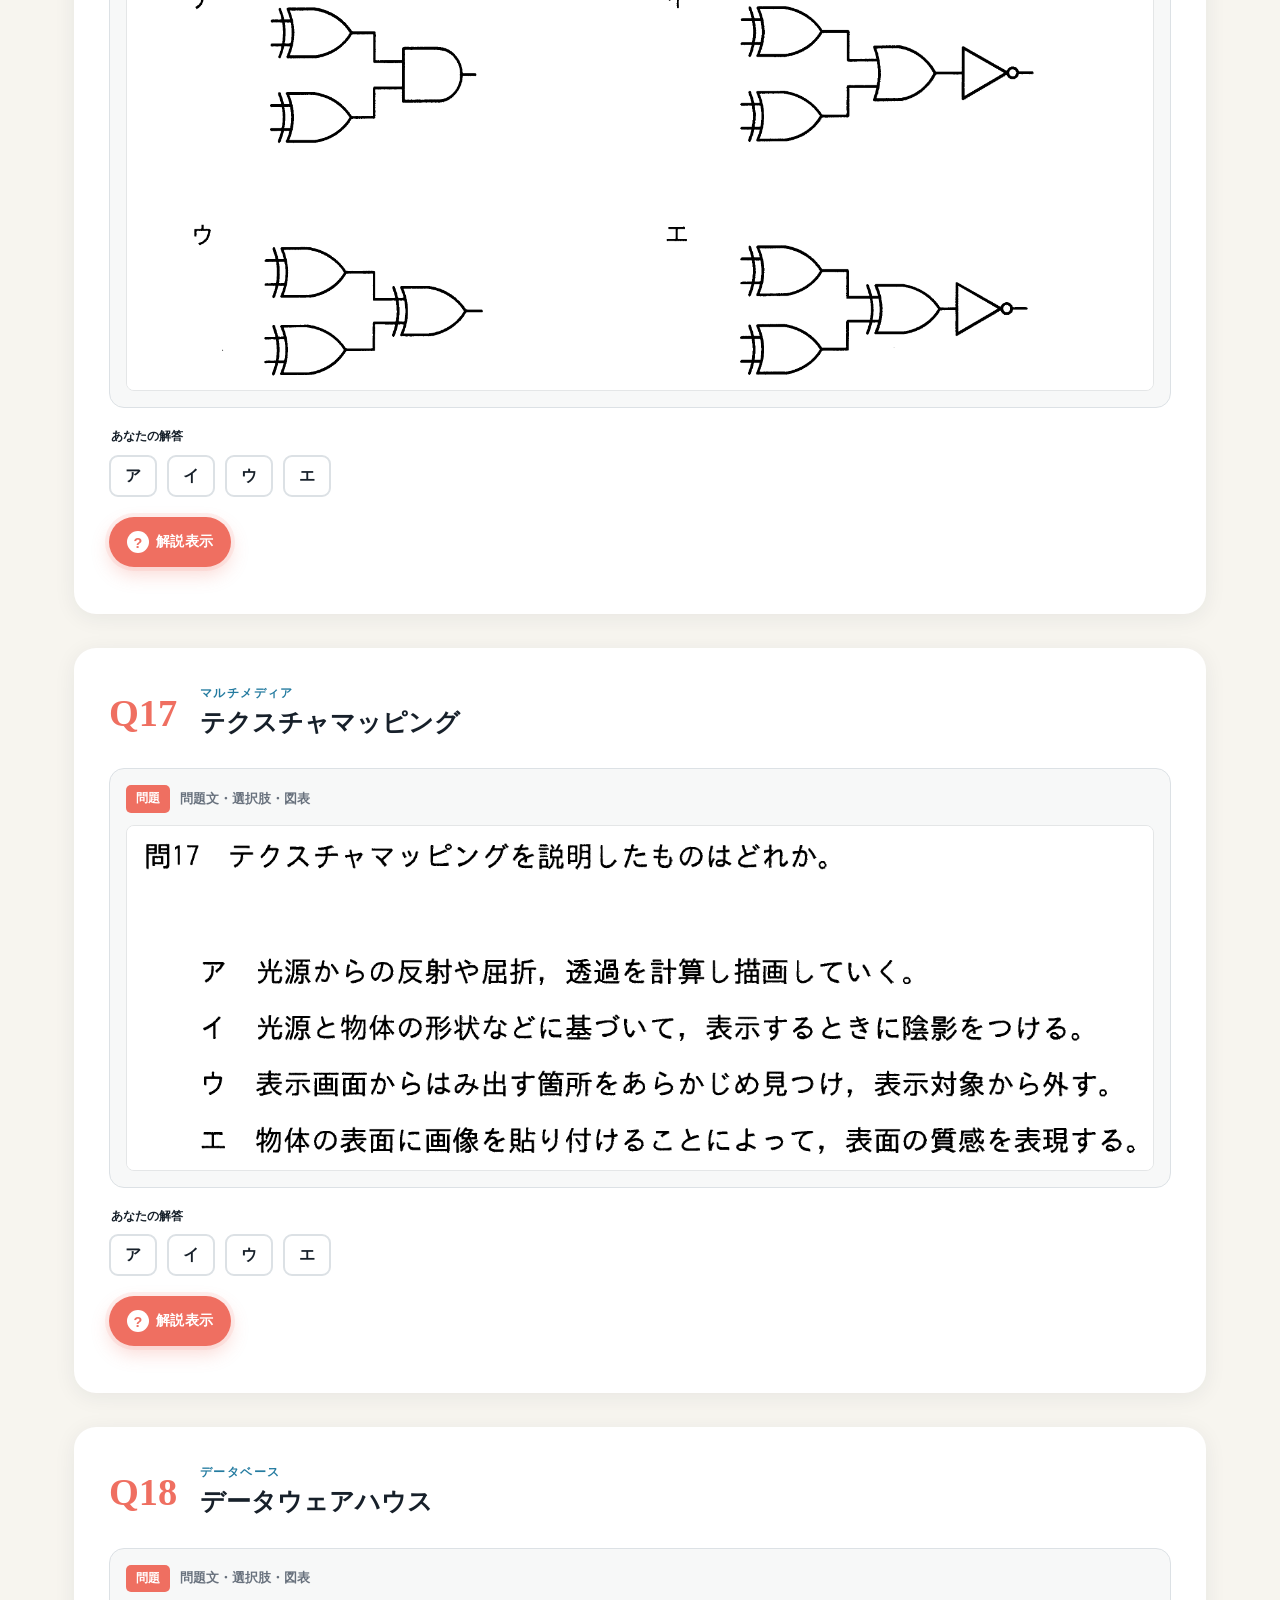
==== commit b148057f: "Add files via upload" ====
--- a/index.html
+++ b/index.html
@@ -107,10 +107,6 @@
             <h3>間違えた問題の用語</h3>
             <div id="termWeakLinks" class="term-weak-links"></div>
           </section>
-          <section class="term-list-wrap">
-            <h3>用語一覧</h3>
-            <div id="termList" class="term-list"></div>
-          </section>
         </aside>
         <section class="term-study" aria-label="用語カード学習">
           <div class="term-nav">
@@ -205,7 +201,7 @@
 
   <dialog id="confirmDialog" class="confirm-dialog">
     <h2>60問を採点しますか？</h2>
-    <p>採点後、初回に間違えた問題は正答と解説を隠したまま再回答できます。再回答の正誤はその場では表示しません。</p>
+    <p>採点後、初回に間違えた問題は正答を隠したまま再回答できます。解説はボタンで確認でき、再回答の正誤はその場では表示しません。</p>
     <div><button id="cancelSubmit" type="button">戻る</button><button id="confirmSubmit" class="primary" type="button">採点する</button></div>
   </dialog>
 
--- a/flow.css
+++ b/flow.css
@@ -4,3 +4,8 @@
 .review-mode .question-card.retrying .review-content,.review-mode .question-card.retrying .understand-check{display:none}.review-mode .question-card.retrying .answer-input{pointer-events:auto}.review-mode .question-card.retrying .answer-input span{opacity:1}.question-card.retrying{border-color:#f6b0a8;background:#fffaf9}.question-card.retrying .answer-input legend::after{content:"（正誤は上の採点ボタンを押した時だけ表示します）";display:block;margin-top:4px;color:#963a30;font-weight:700}
 .question-card.explanation-open .review-content{display:block}.review-mode .explain-toggle{display:none}.review-mode .question-card.retrying .review-content{display:none}.explain-toggle{display:inline-flex;align-items:center;border:0;background:var(--coral);color:#fff;border-radius:999px;margin:2px 0 12px;padding:12px 18px;font-size:.9rem;font-weight:900;cursor:pointer;white-space:nowrap;box-shadow:0 8px 18px #ef6f6140,0 0 0 4px #ef6f6118;letter-spacing:.02em}.explain-toggle::before{content:"?";display:inline-grid;place-items:center;width:22px;height:22px;margin-right:7px;border-radius:50%;background:#fff;color:var(--coral);font-weight:900}.explain-toggle:hover{transform:translateY(-1px);box-shadow:0 12px 22px #ef6f6150,0 0 0 5px #ef6f611e}.question-card.explanation-open .explain-toggle{background:var(--yellow);color:var(--navy);box-shadow:0 8px 18px #f4c95d55,0 0 0 4px #f4c95d2a}.question-card.explanation-open .explain-toggle::before{content:"✓";color:var(--navy)}.explain-toggle:disabled{opacity:.45;cursor:not-allowed;transform:none}
 @media(max-width:700px){.explain-toggle{width:100%;justify-content:center;padding:12px 14px;font-size:.86rem}.card-head{flex-wrap:wrap}.heading{min-width:calc(100% - 70px)}}
+
+/* 解説ボタンは常に表示し、再回答中でも押したときだけ解説を開けるようにする */
+.review-mode .explain-toggle{display:inline-flex}
+.review-mode .question-card.retrying.explanation-open .review-content{display:block}
+.review-mode .question-card.retrying .understand-check{display:none}
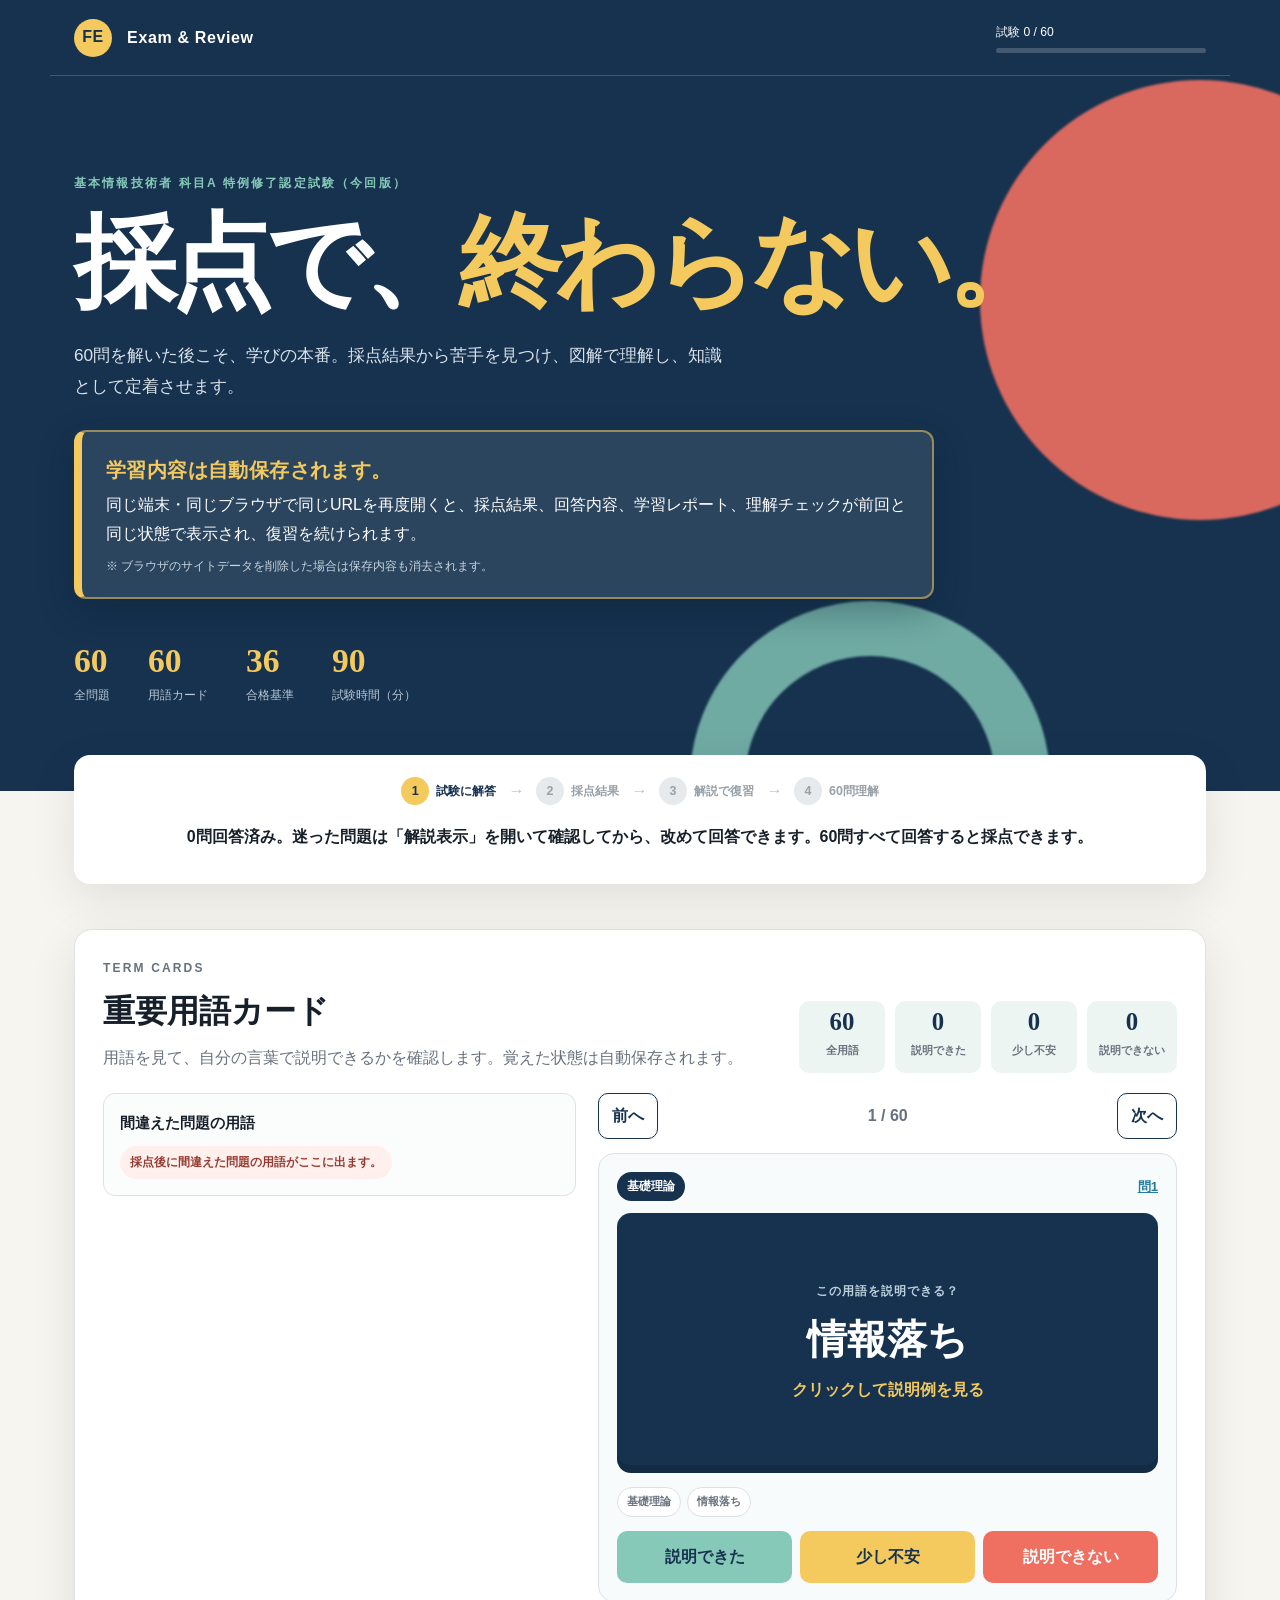
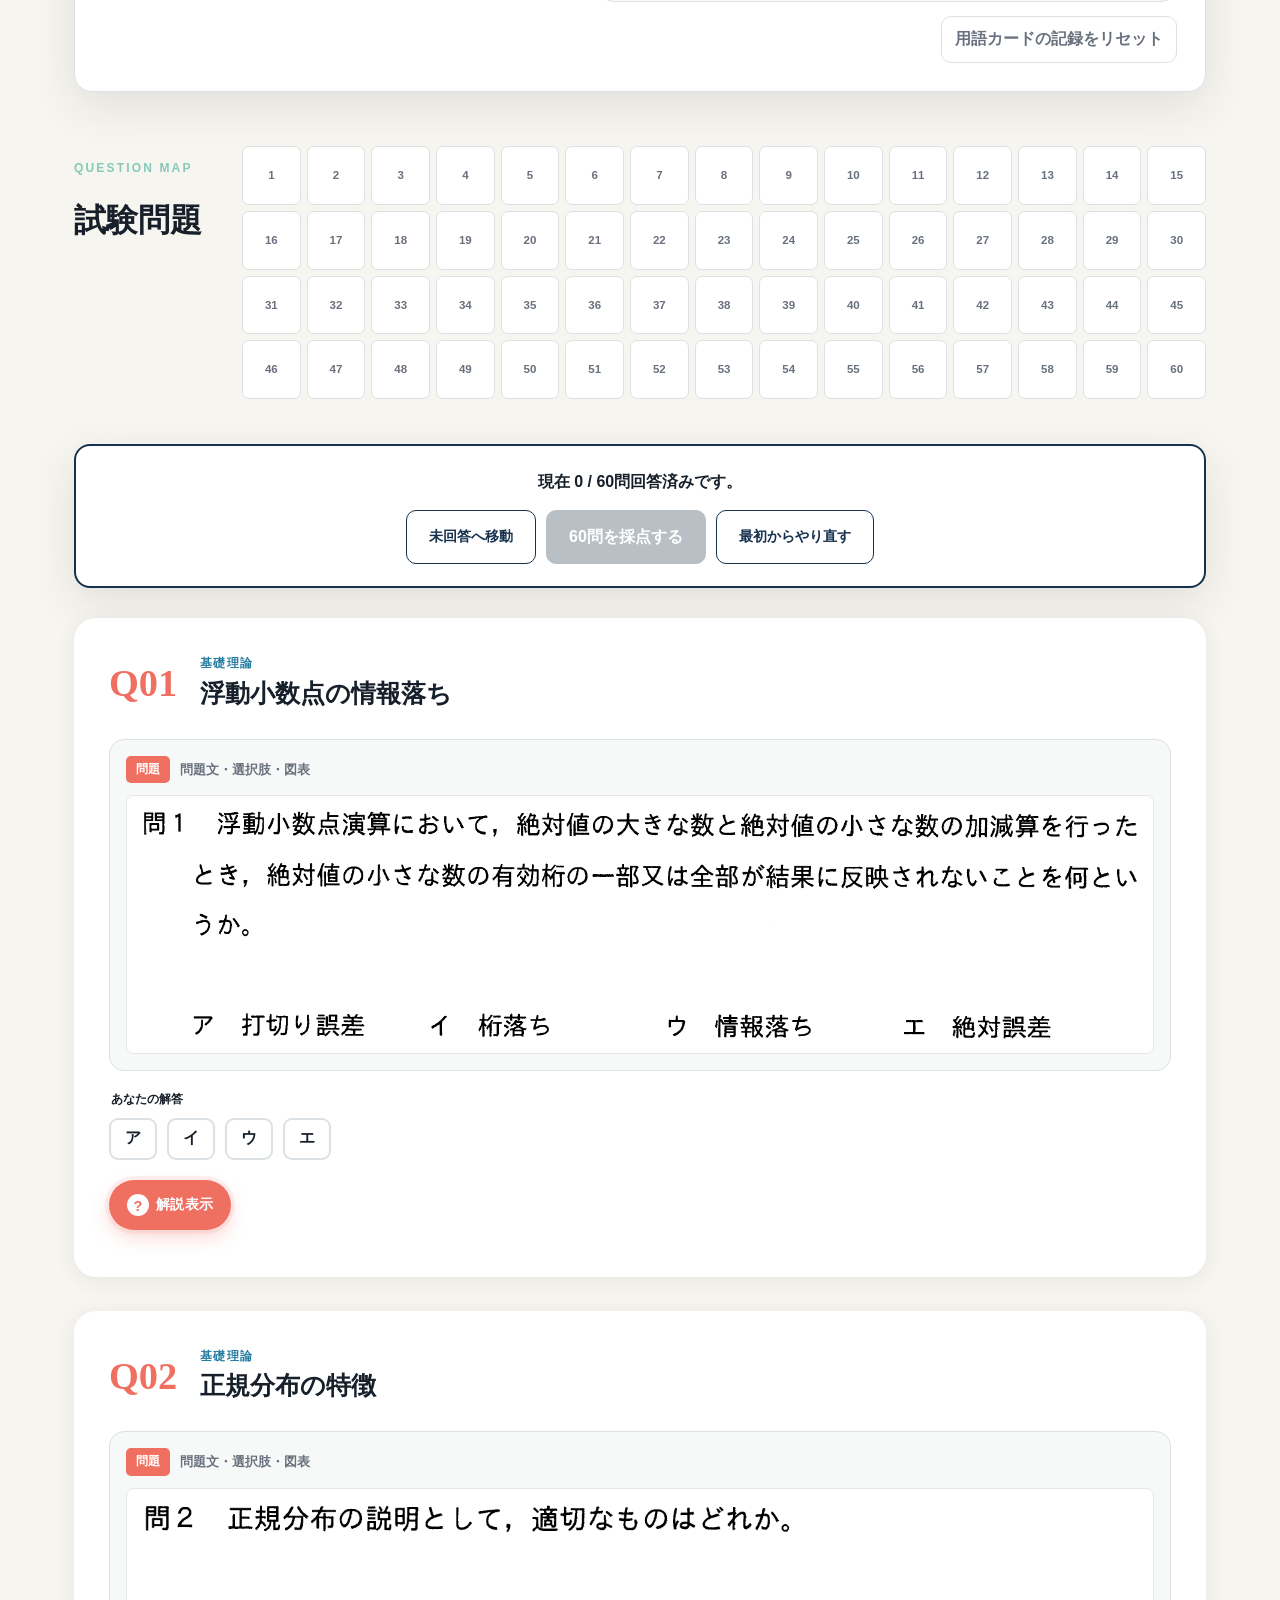
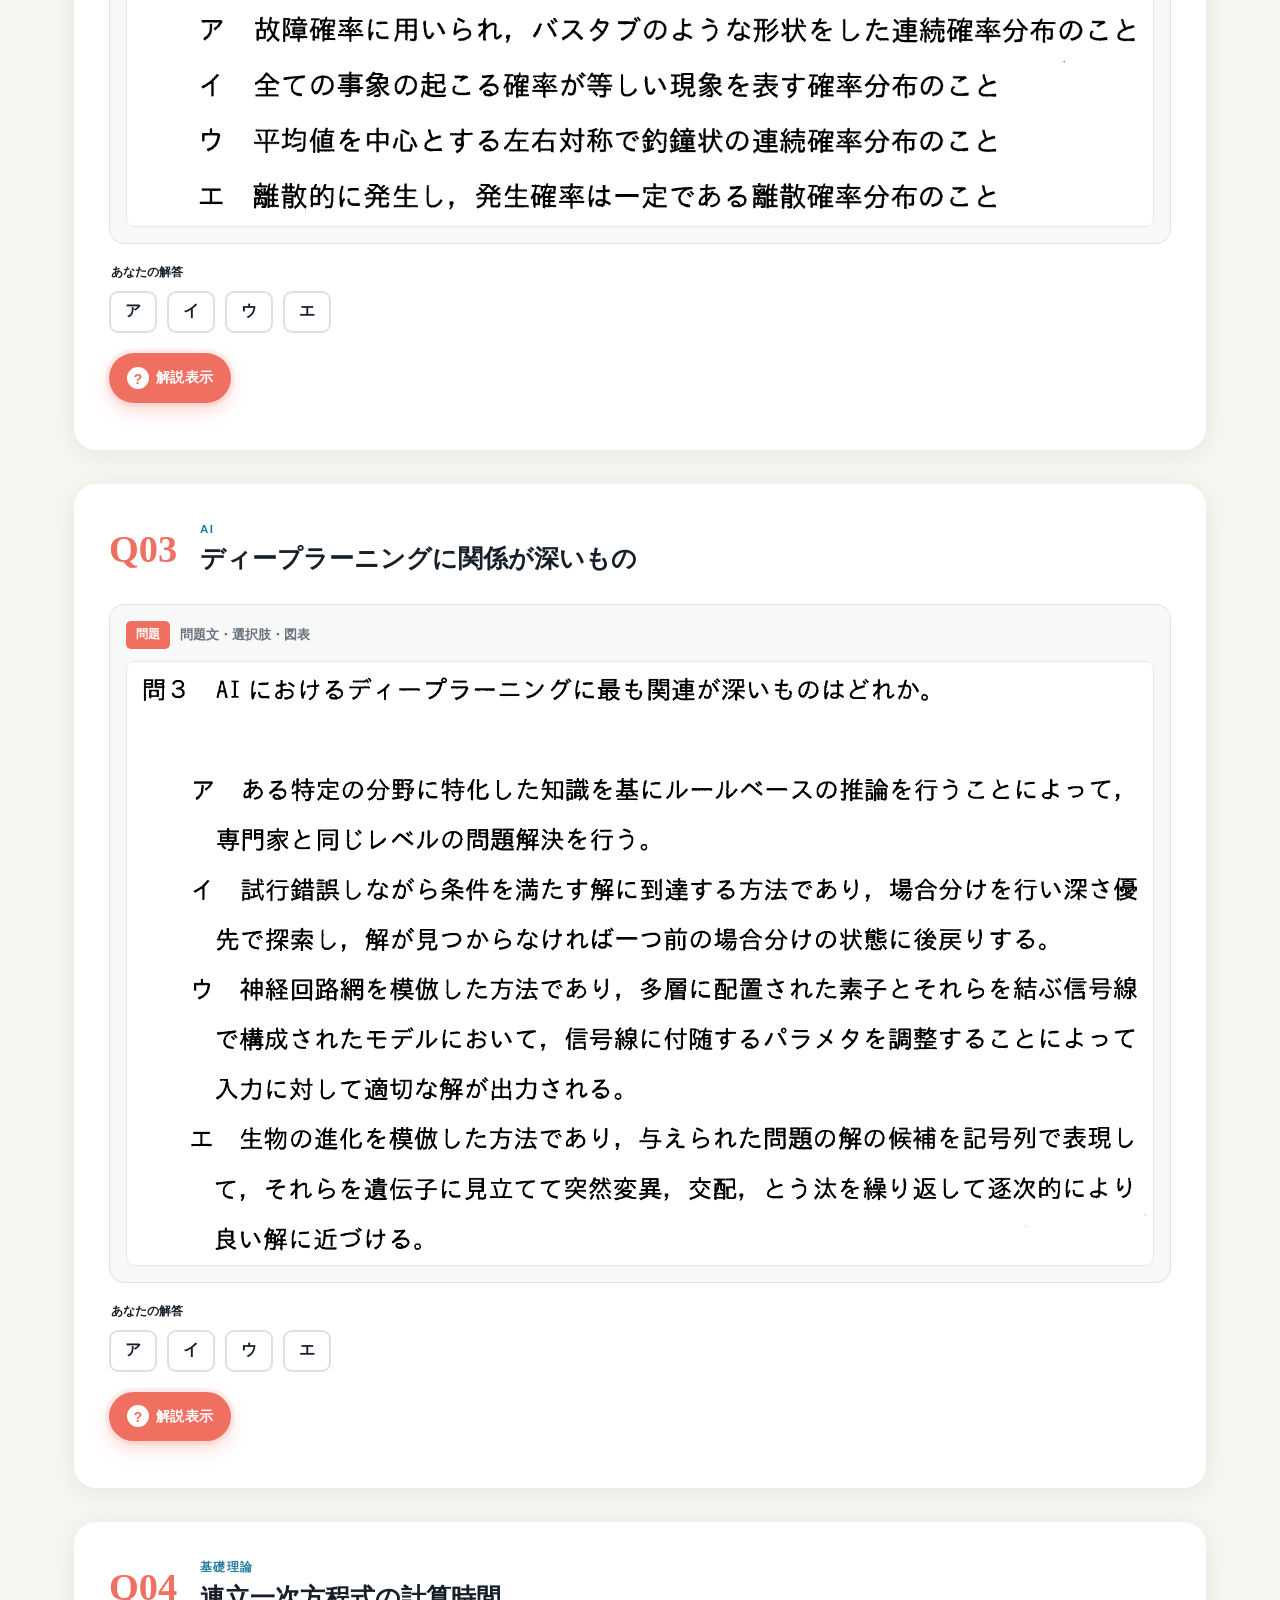
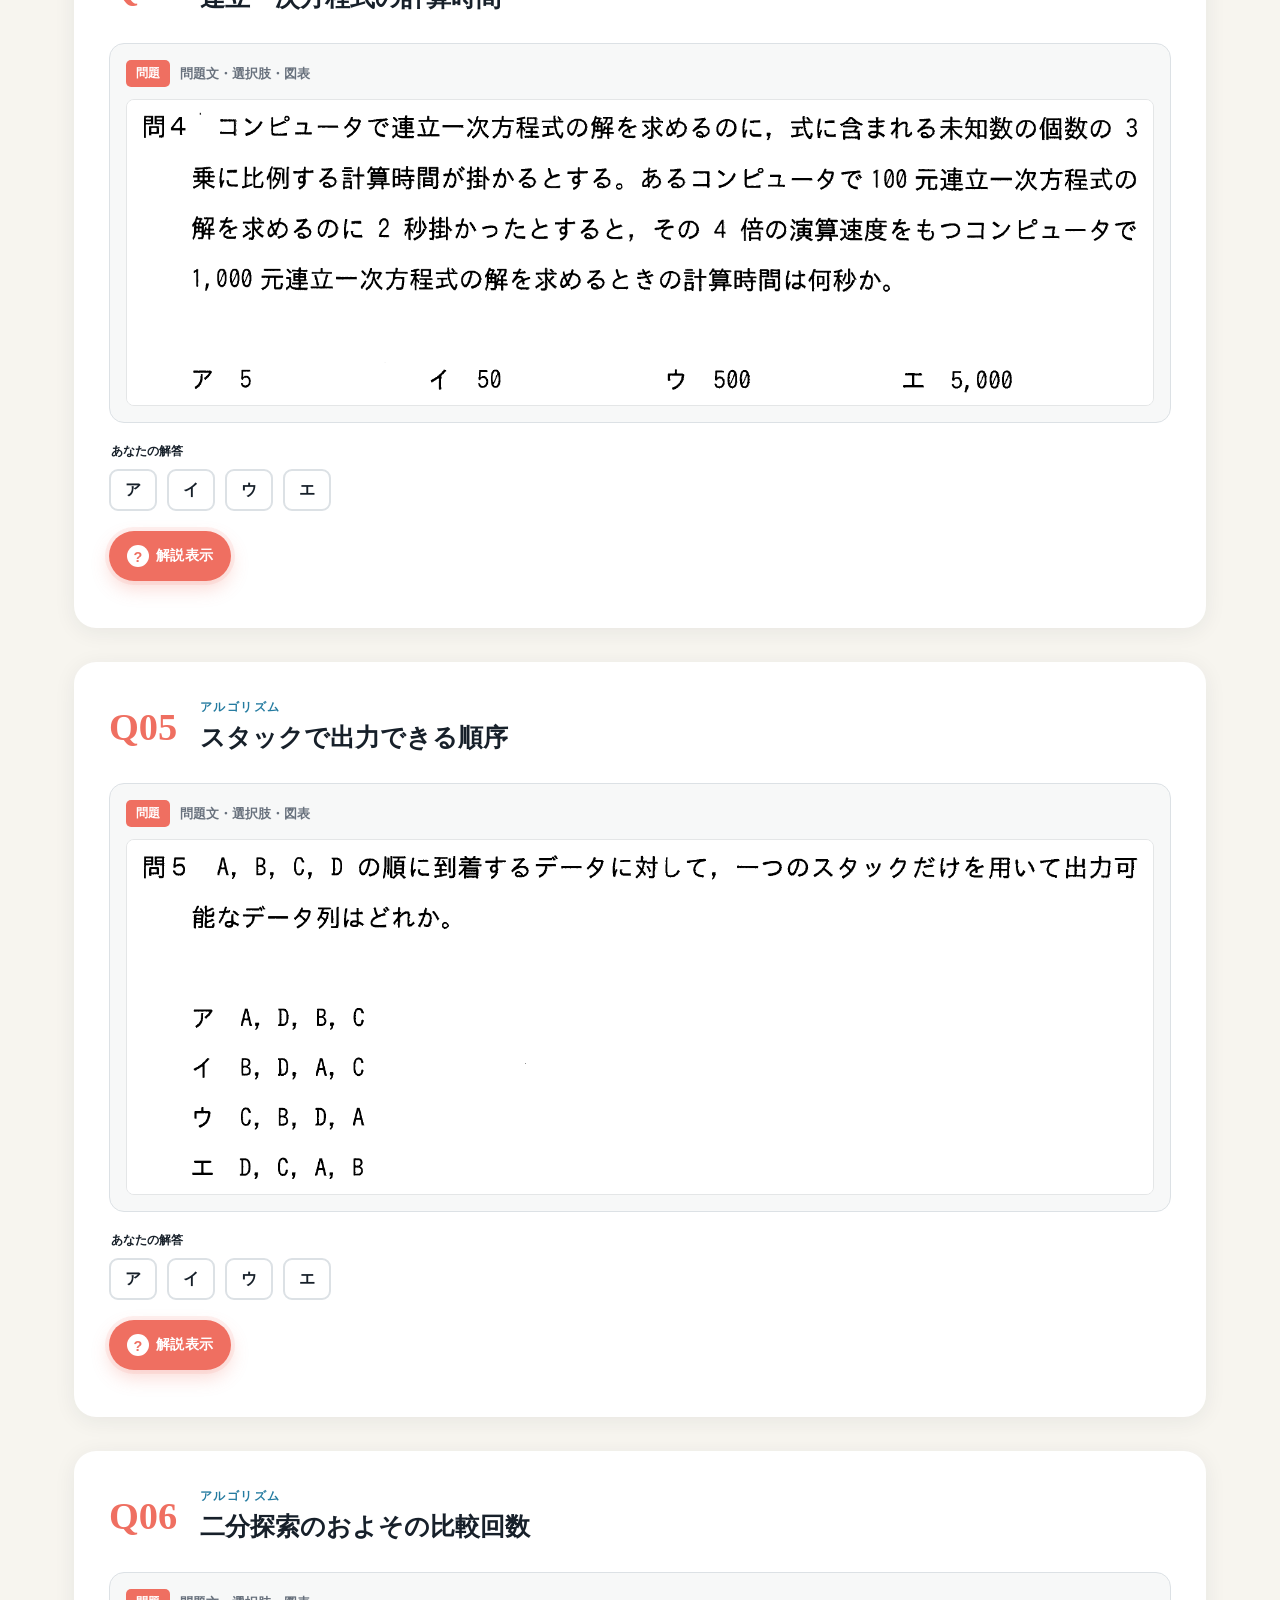
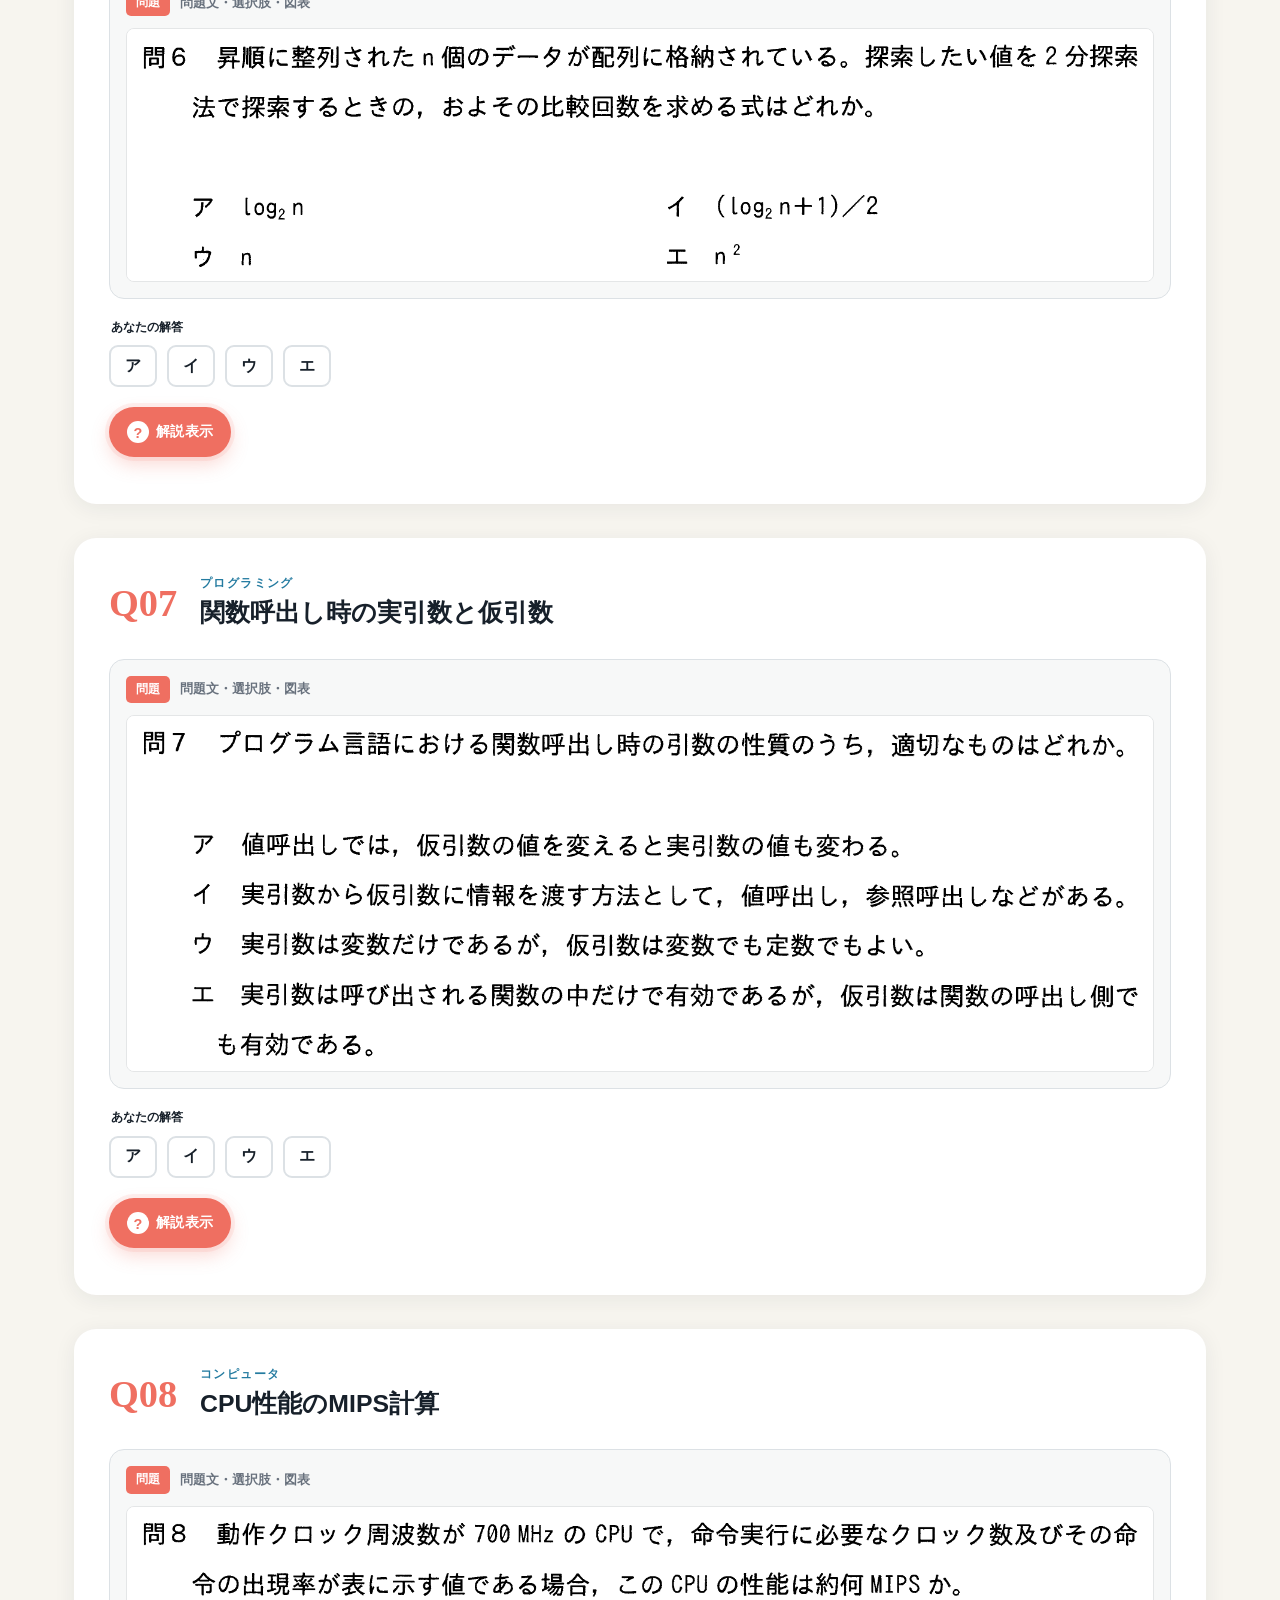
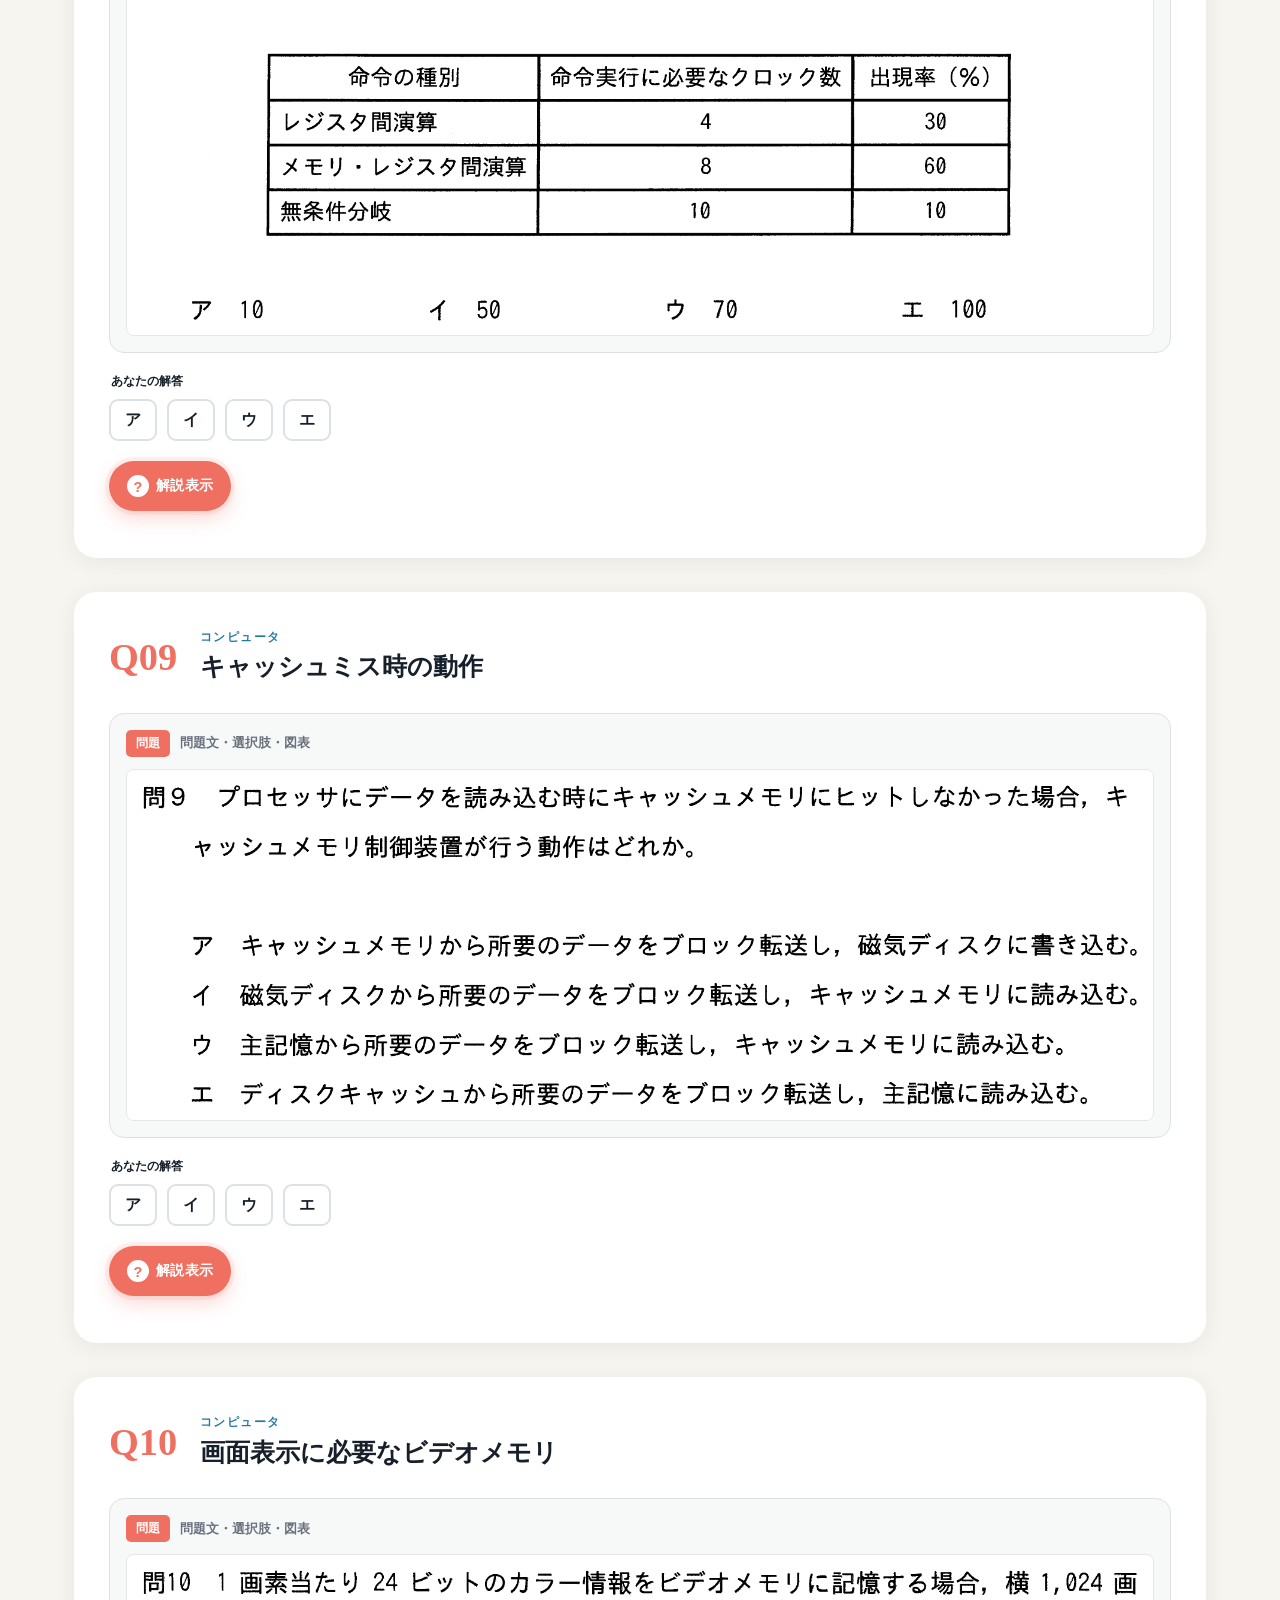
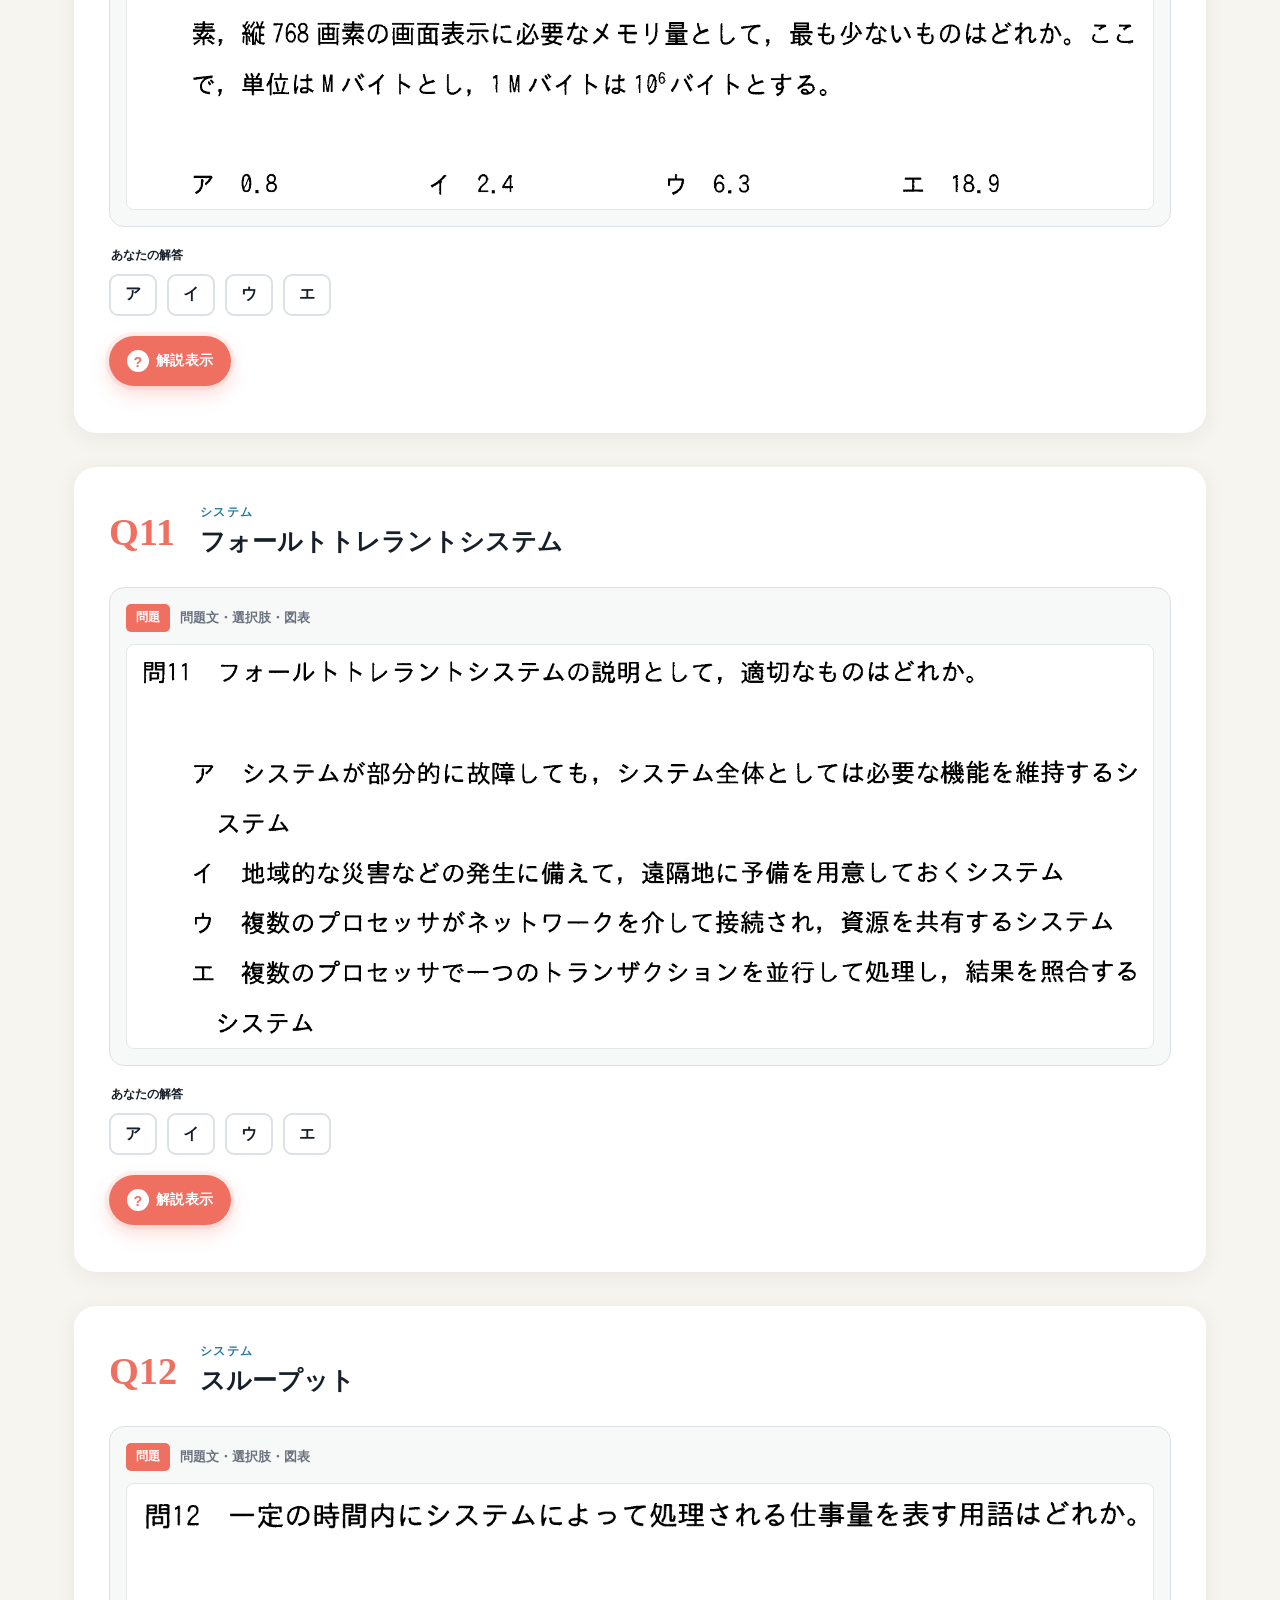
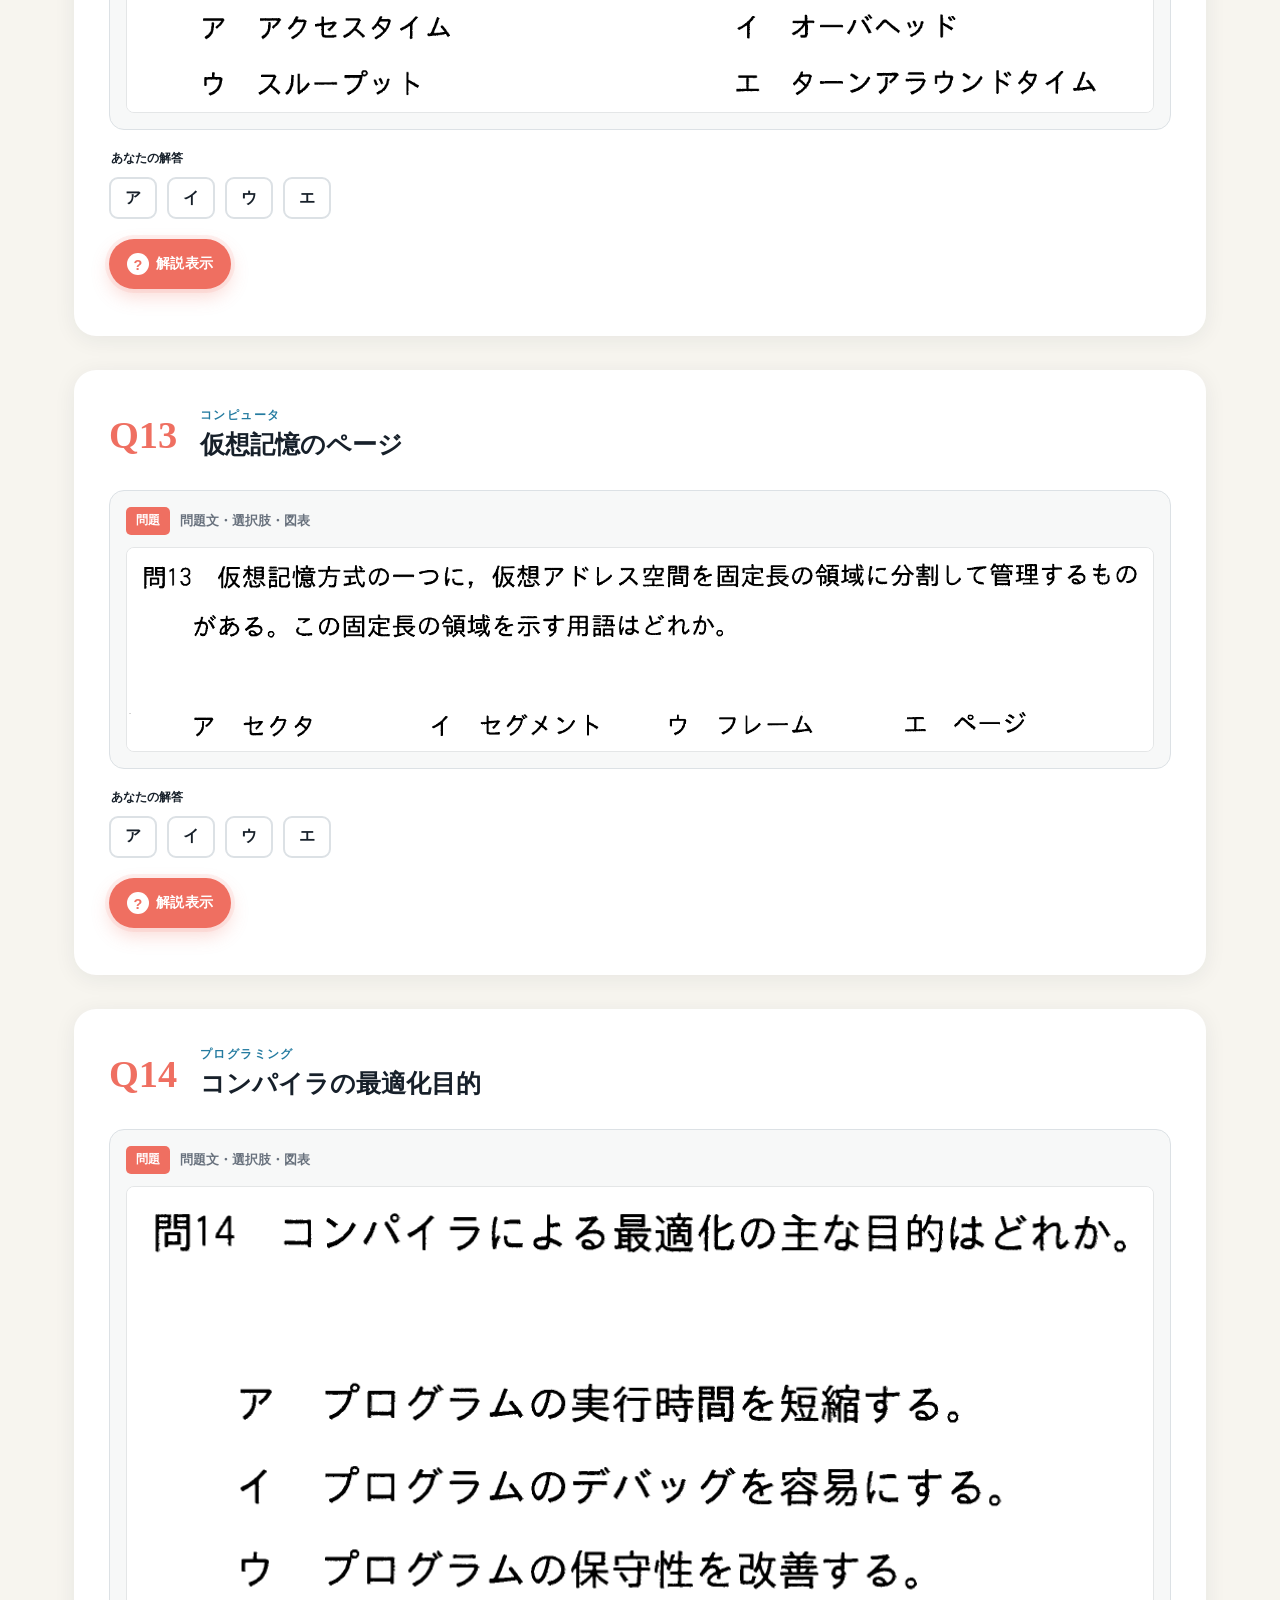
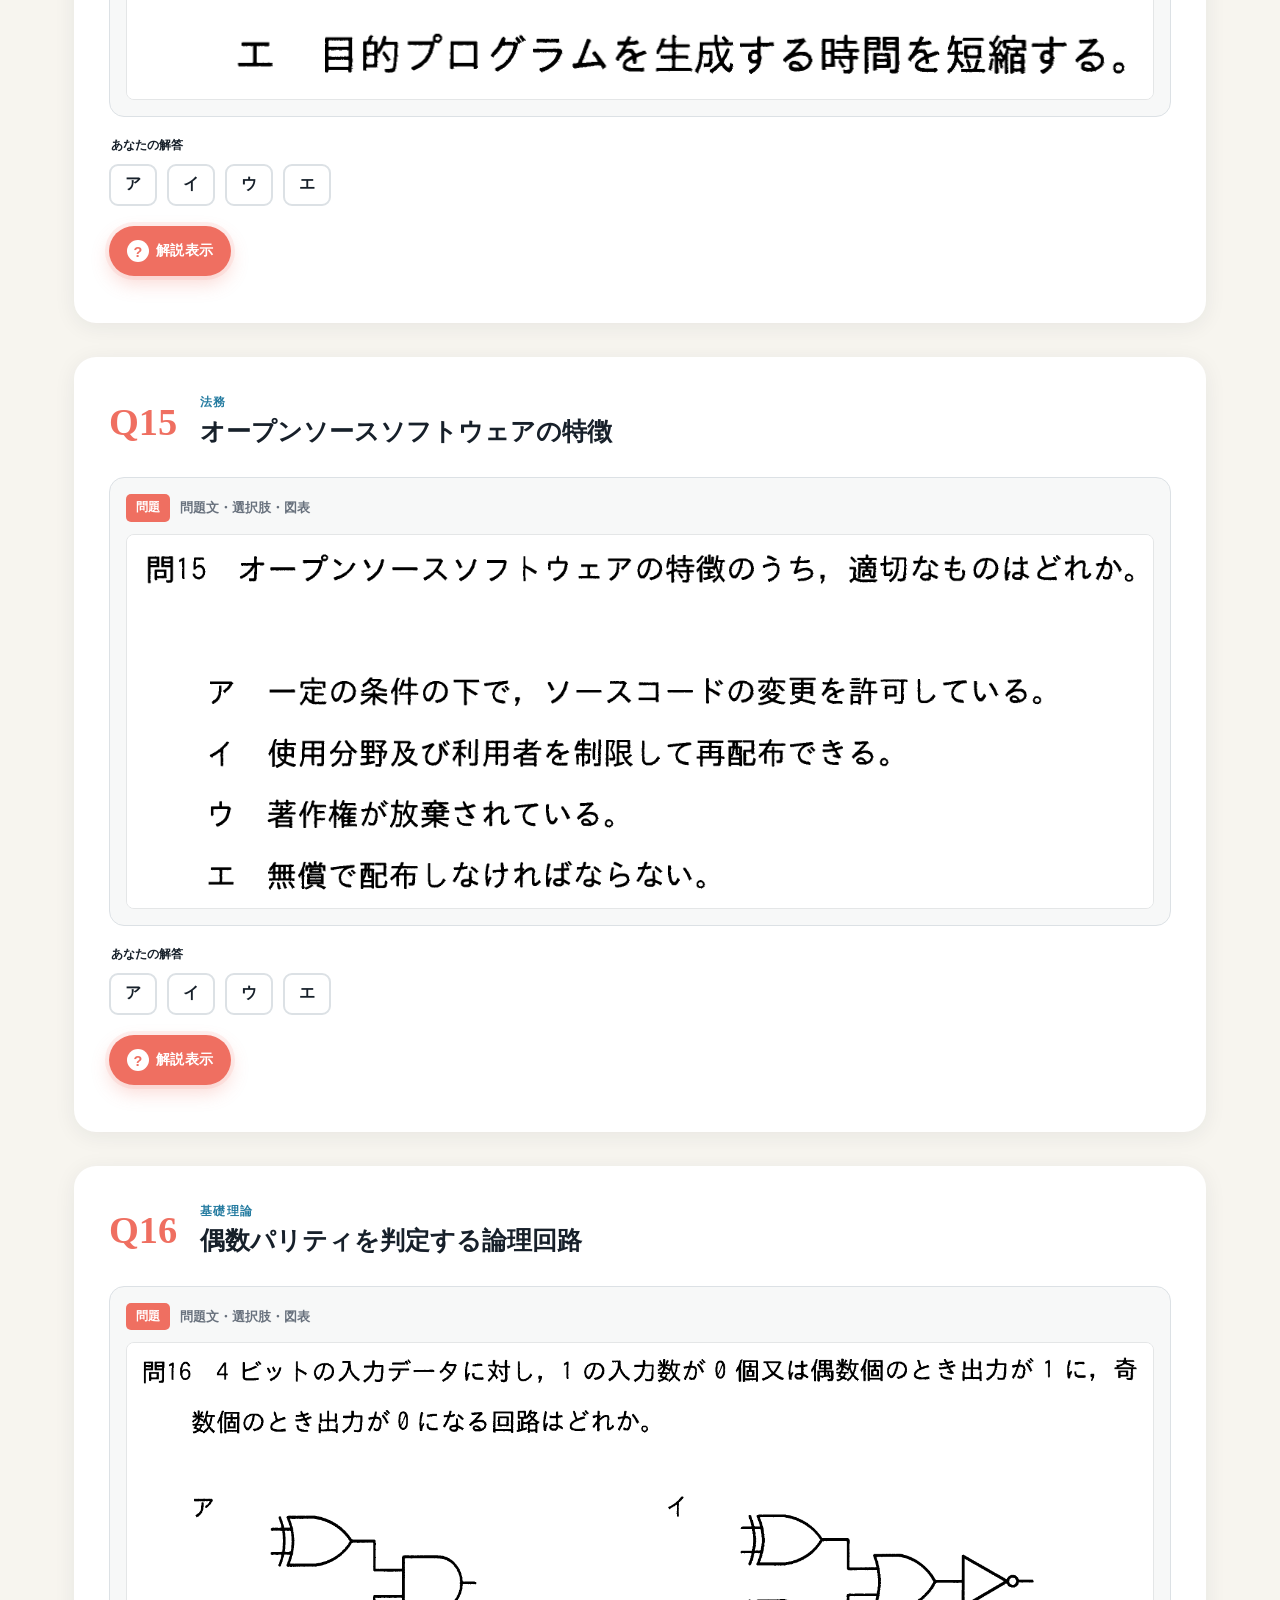
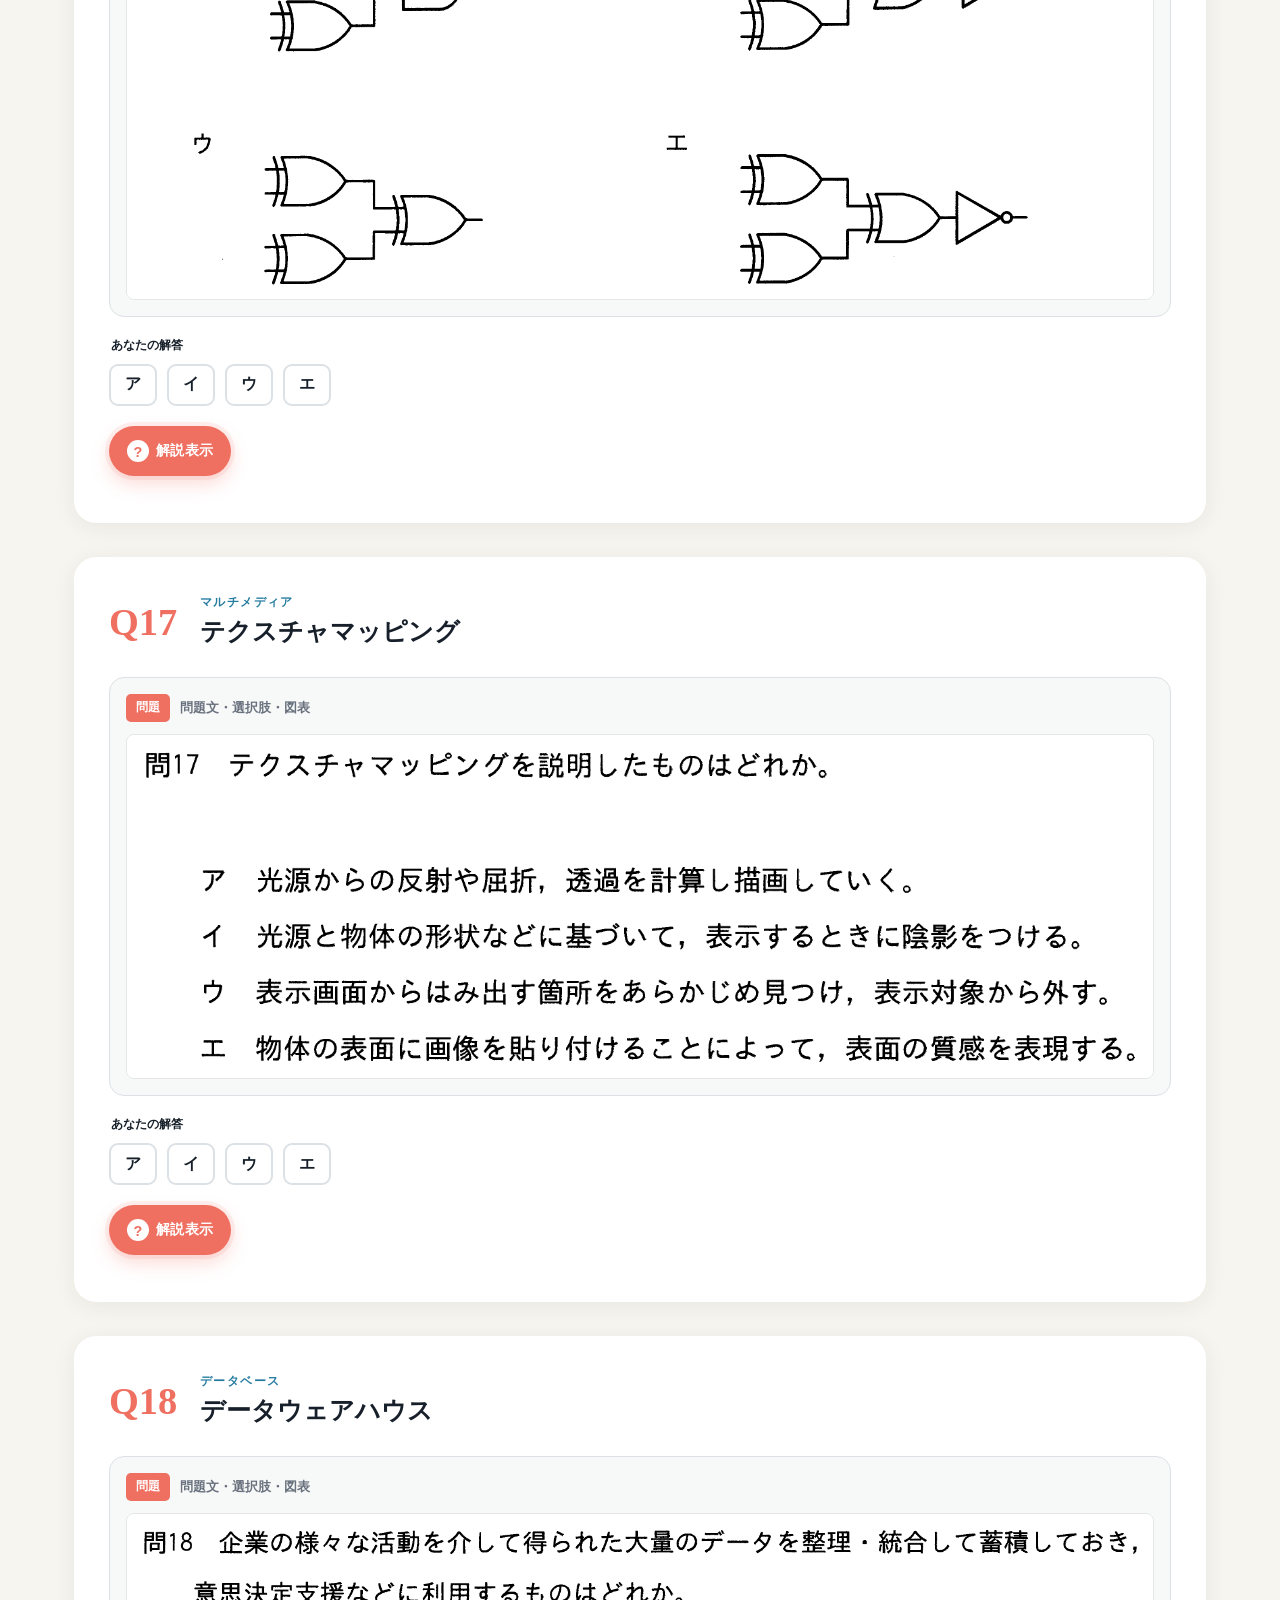
==== commit 1a670223: "Add files via upload" ====
--- a/index.html
+++ b/index.html
@@ -93,7 +93,7 @@
         <div>
           <p class="section-kicker">TERM CARDS</p>
           <h2>重要用語カード</h2>
-          <p>用語を見て意味を思い出すだけでなく、説明から用語を答える練習をします。覚えた状態は自動保存されます。</p>
+          <p>用語を見て、自分の言葉で説明できるかを確認します。覚えた状態は自動保存されます。</p>
         </div>
         <div id="termStats" class="term-stats" aria-label="用語カードの進捗"></div>
       </div>
--- a/terms.css
+++ b/terms.css
@@ -6,6 +6,7 @@
 .term-study{display:grid;gap:14px}.term-nav{display:flex;justify-content:space-between;align-items:center}.term-nav button,.term-reset{border:1px solid var(--navy);background:#fff;color:var(--navy);border-radius:10px;padding:8px 13px;font-weight:900;cursor:pointer}.term-nav span{font-weight:900;color:var(--muted)}.term-reset{justify-self:end;border-color:var(--line);color:var(--muted)}
 .term-card{border:1px solid var(--line);border-radius:16px;background:#f7fbfc;padding:18px;min-height:430px}.term-card.known{background:#f3fbf8}.term-card.shaky{background:#fffdf2}.term-card.weak{background:#fff8f6}.term-card-top{display:flex;justify-content:space-between;align-items:center;margin-bottom:12px}.term-card-top span{background:var(--navy);color:#fff;border-radius:999px;padding:4px 10px;font-size:.72rem;font-weight:900}.term-card-top a{color:var(--blue);font-weight:900;font-size:.82rem}
 .term-flip{width:100%;min-height:260px;border:0;border-radius:14px;background:var(--navy);color:#fff;padding:24px;display:grid;place-items:center;text-align:center;cursor:pointer;box-shadow:inset 0 -8px 0 #00000024}.term-face{display:grid;gap:12px;justify-items:center}.term-face.back{display:none}.term-card.flipped .front{display:none}.term-card.flipped .back{display:grid}.term-face small{font-size:.75rem;color:#bcd0dc;font-weight:900;letter-spacing:.08em}.term-face strong{font-size:clamp(1.55rem,4vw,2.5rem);line-height:1.25}.term-face em{font-style:normal;color:var(--yellow);font-weight:900}.term-face b{background:var(--yellow);color:var(--navy);border-radius:999px;padding:6px 12px}.term-face p{max-width:620px;margin:0;line-height:1.8}.term-face i{font-style:normal;background:#ffffff18;border-left:5px solid var(--coral);padding:10px 14px;border-radius:8px;text-align:left}
+.term-face .term-question{font-size:clamp(1rem,2.2vw,1.35rem);line-height:1.75;max-width:680px;text-align:left;background:#ffffff14;border:1px solid #ffffff24;border-radius:12px;padding:16px 18px}
 .term-tags{display:flex;gap:6px;flex-wrap:wrap;margin:14px 0}.term-tags span{background:#fff;border:1px solid var(--line);border-radius:999px;padding:4px 9px;font-size:.68rem;color:var(--muted);font-weight:800}.term-grade{display:grid;grid-template-columns:repeat(3,1fr);gap:8px}.term-grade button{border:0;border-radius:10px;padding:12px 8px;font-weight:900;cursor:pointer}.term-grade button:nth-child(1){background:var(--mint);color:var(--navy)}.term-grade button:nth-child(2){background:var(--yellow);color:var(--navy)}.term-grade button:nth-child(3){background:var(--coral);color:#fff}.term-current{margin:12px 0 0;text-align:center;font-weight:900;color:var(--muted)}.term-empty{text-align:center;color:var(--muted);padding:80px 0}
 @media(max-width:900px){.term-head,.term-layout{grid-template-columns:1fr}.term-stats{justify-content:flex-start}.term-grade{grid-template-columns:1fr}.term-card{min-height:auto}}
 @media(max-width:520px){.term-learning{padding:22px 15px}.term-head h2{font-size:1.45rem}.term-flip{padding:18px;min-height:240px}.term-list{max-height:260px}}
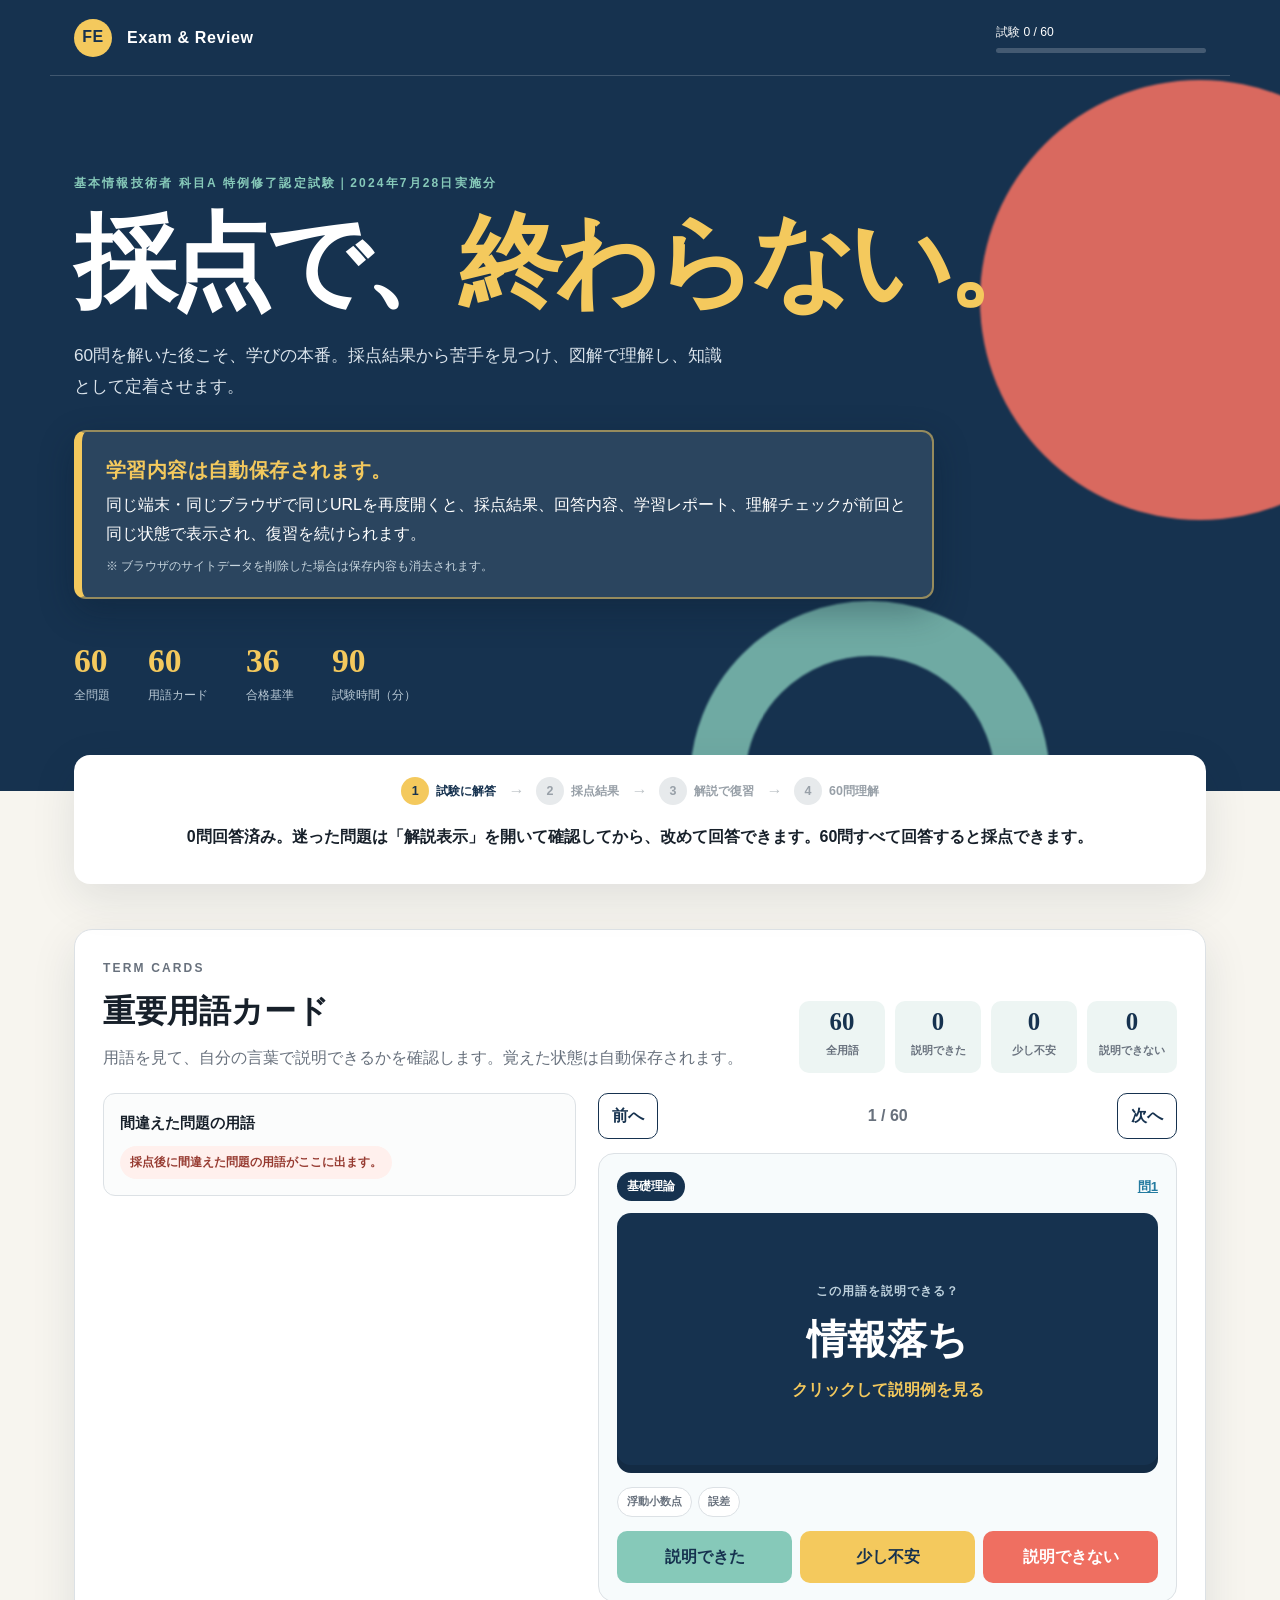
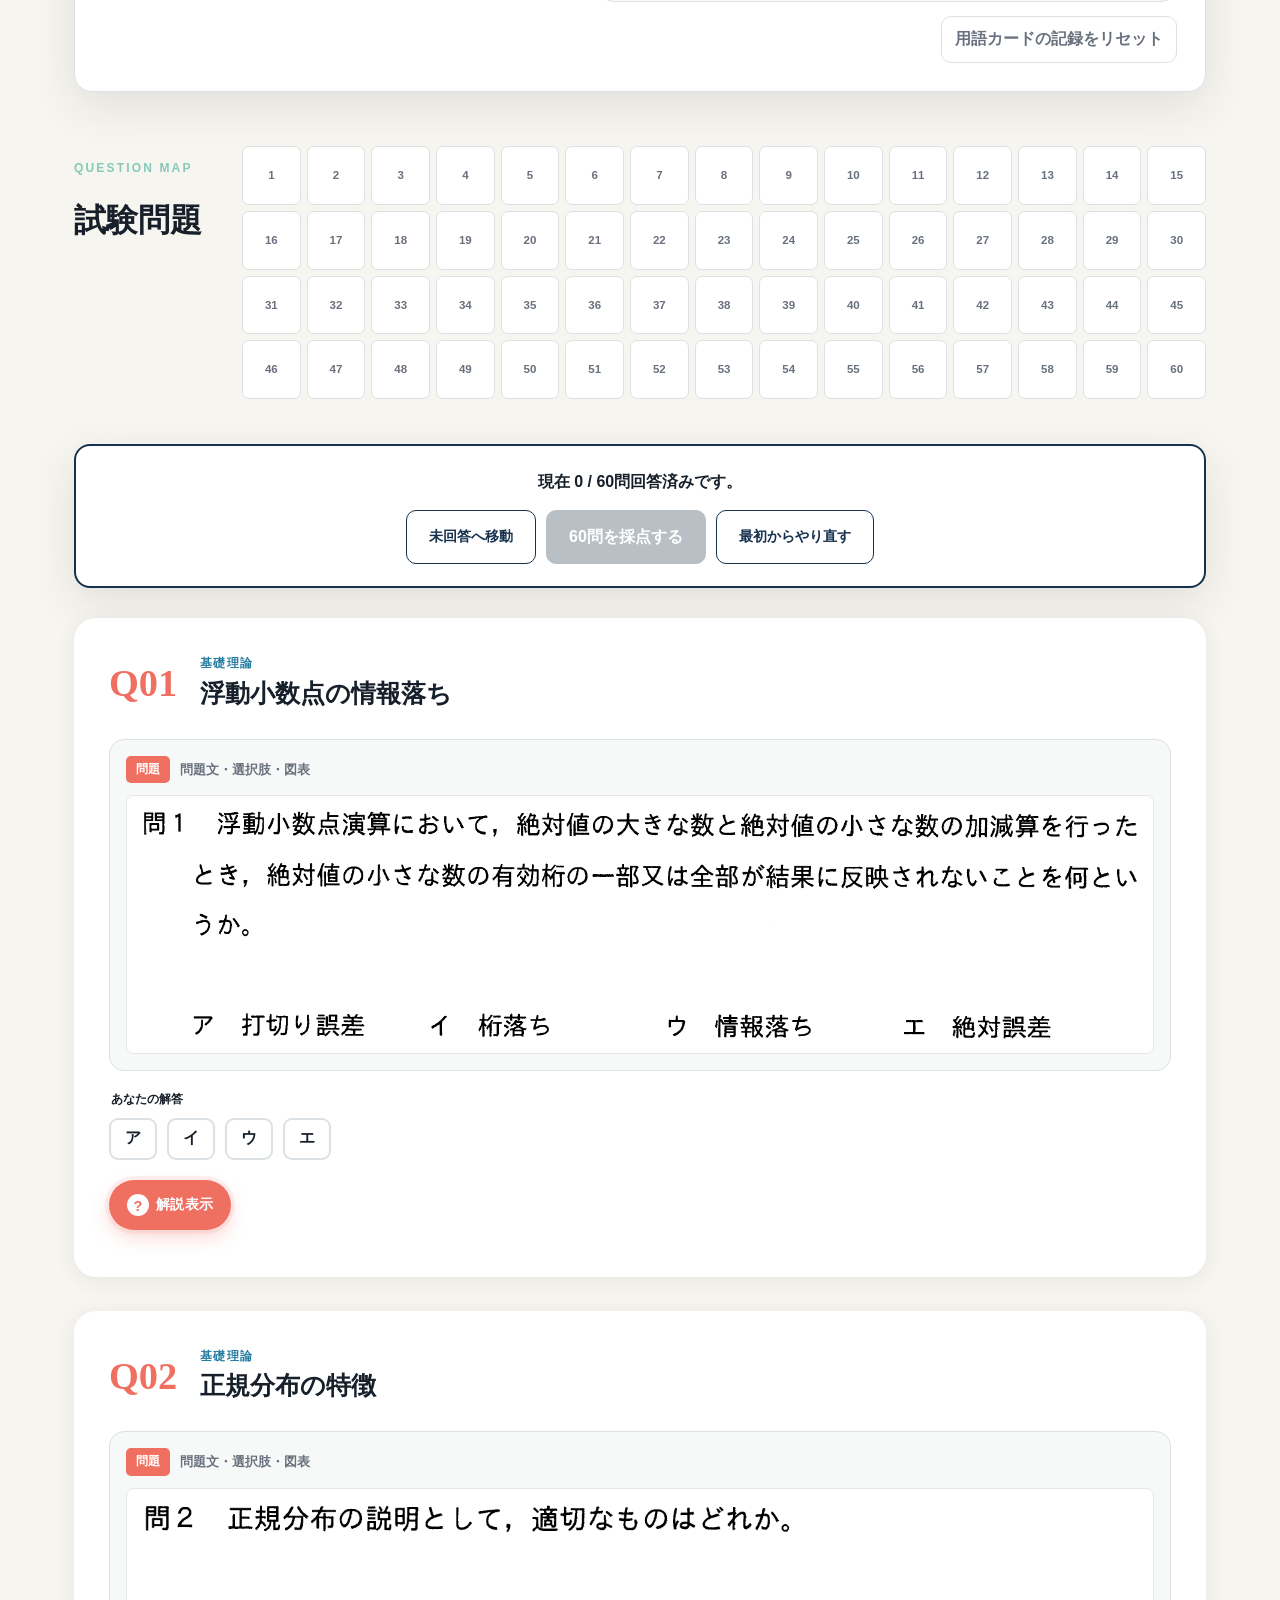
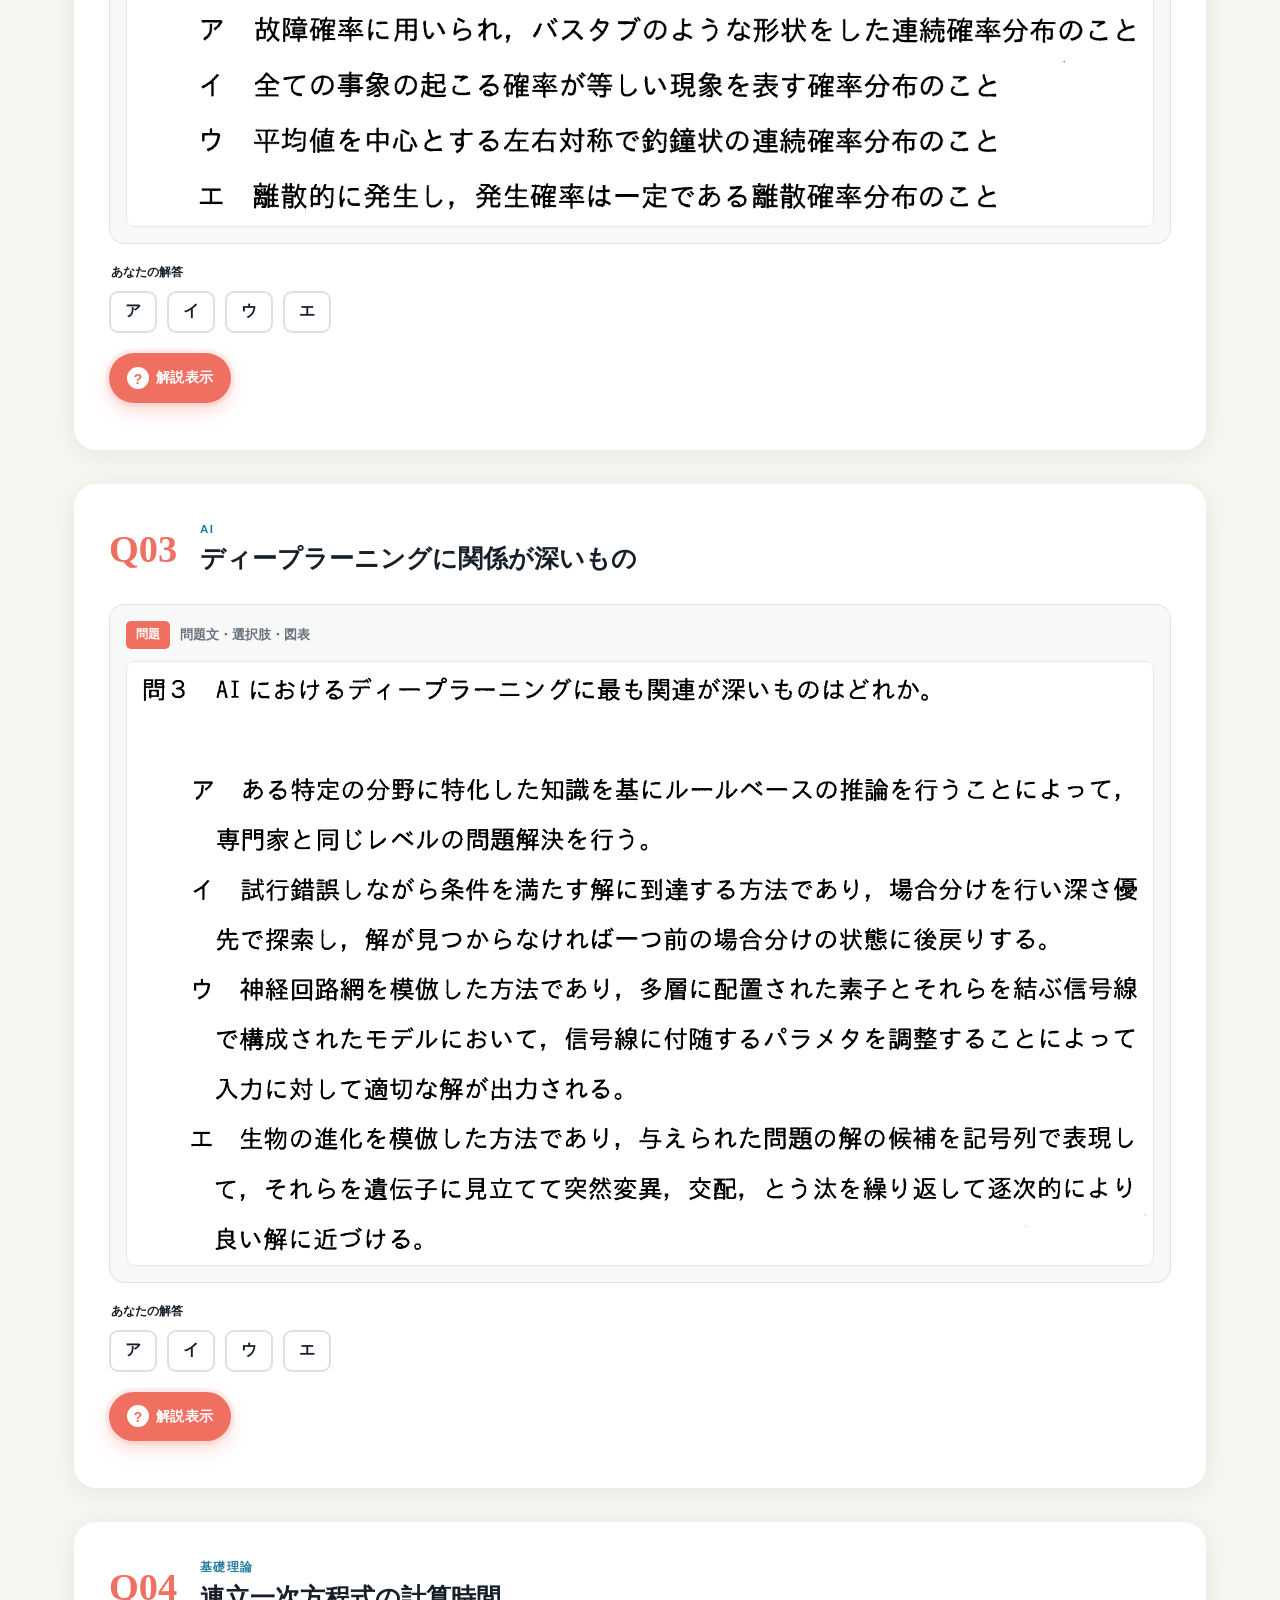
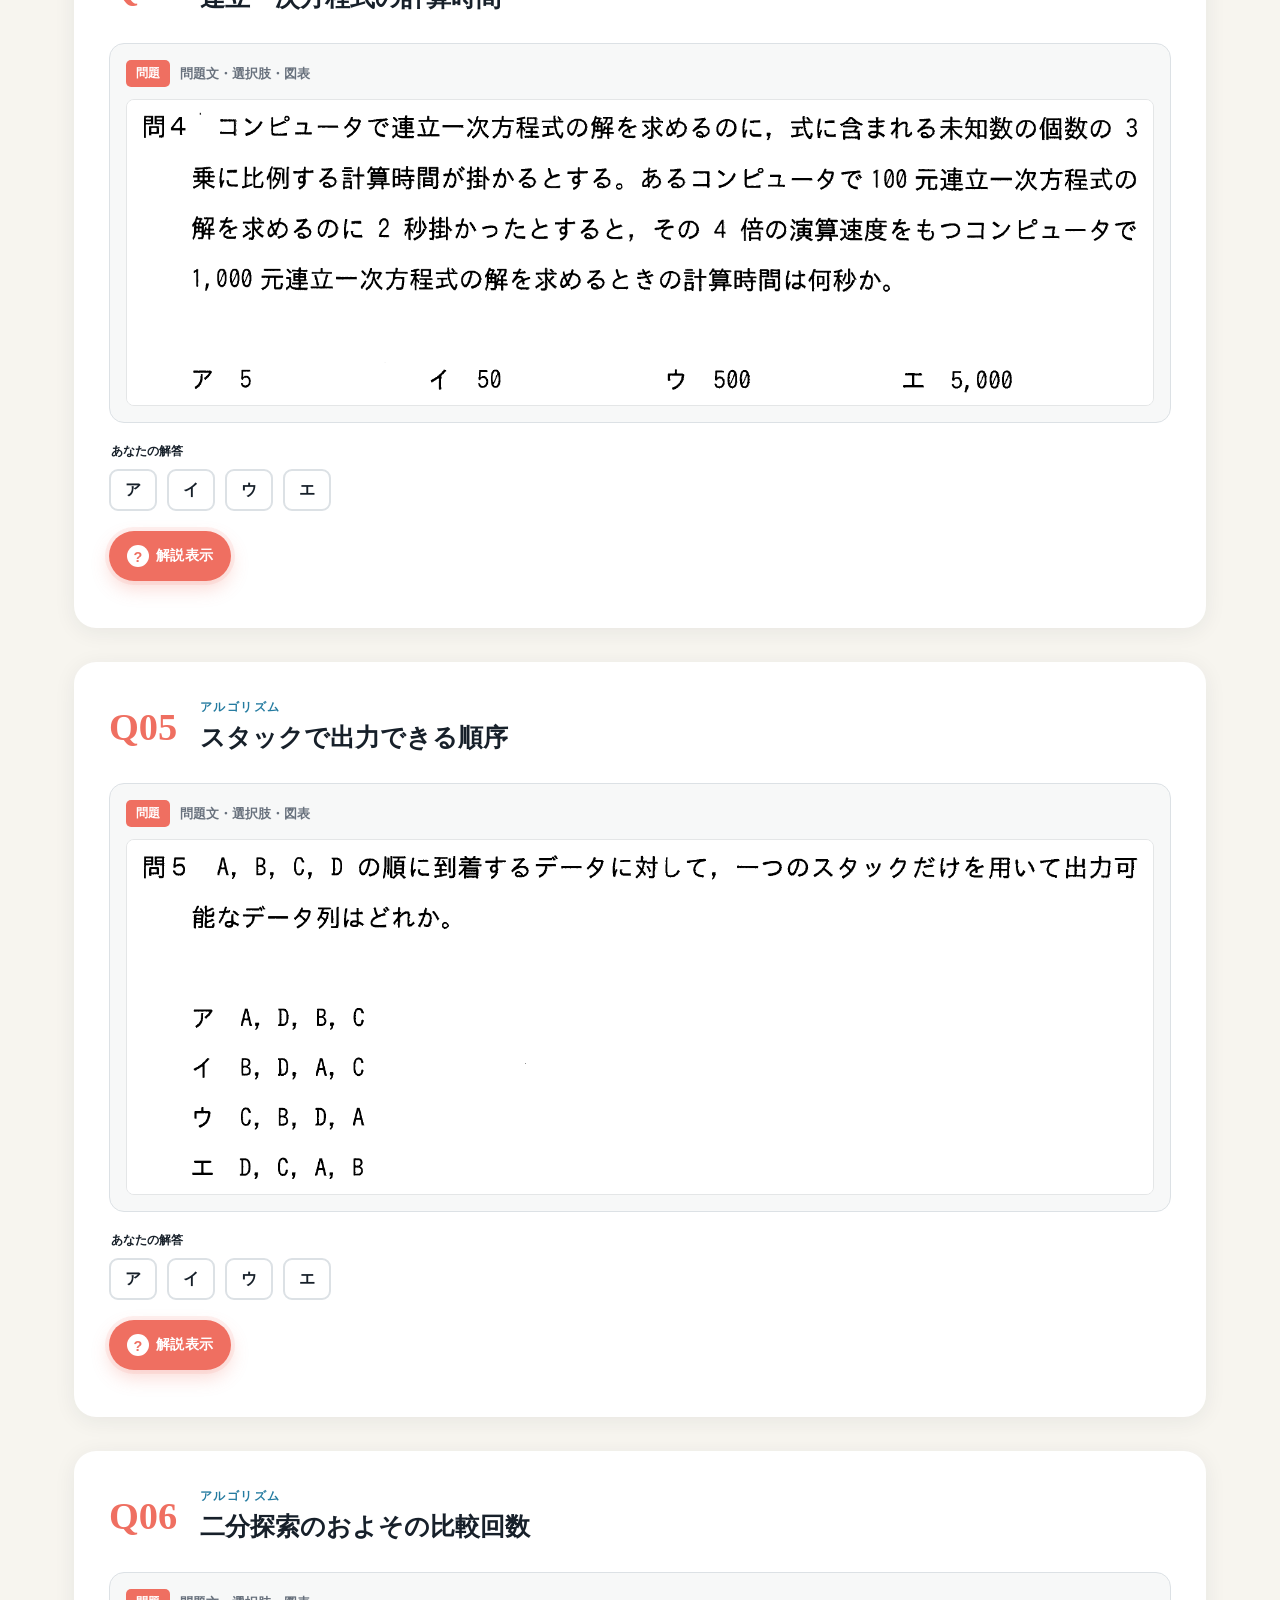
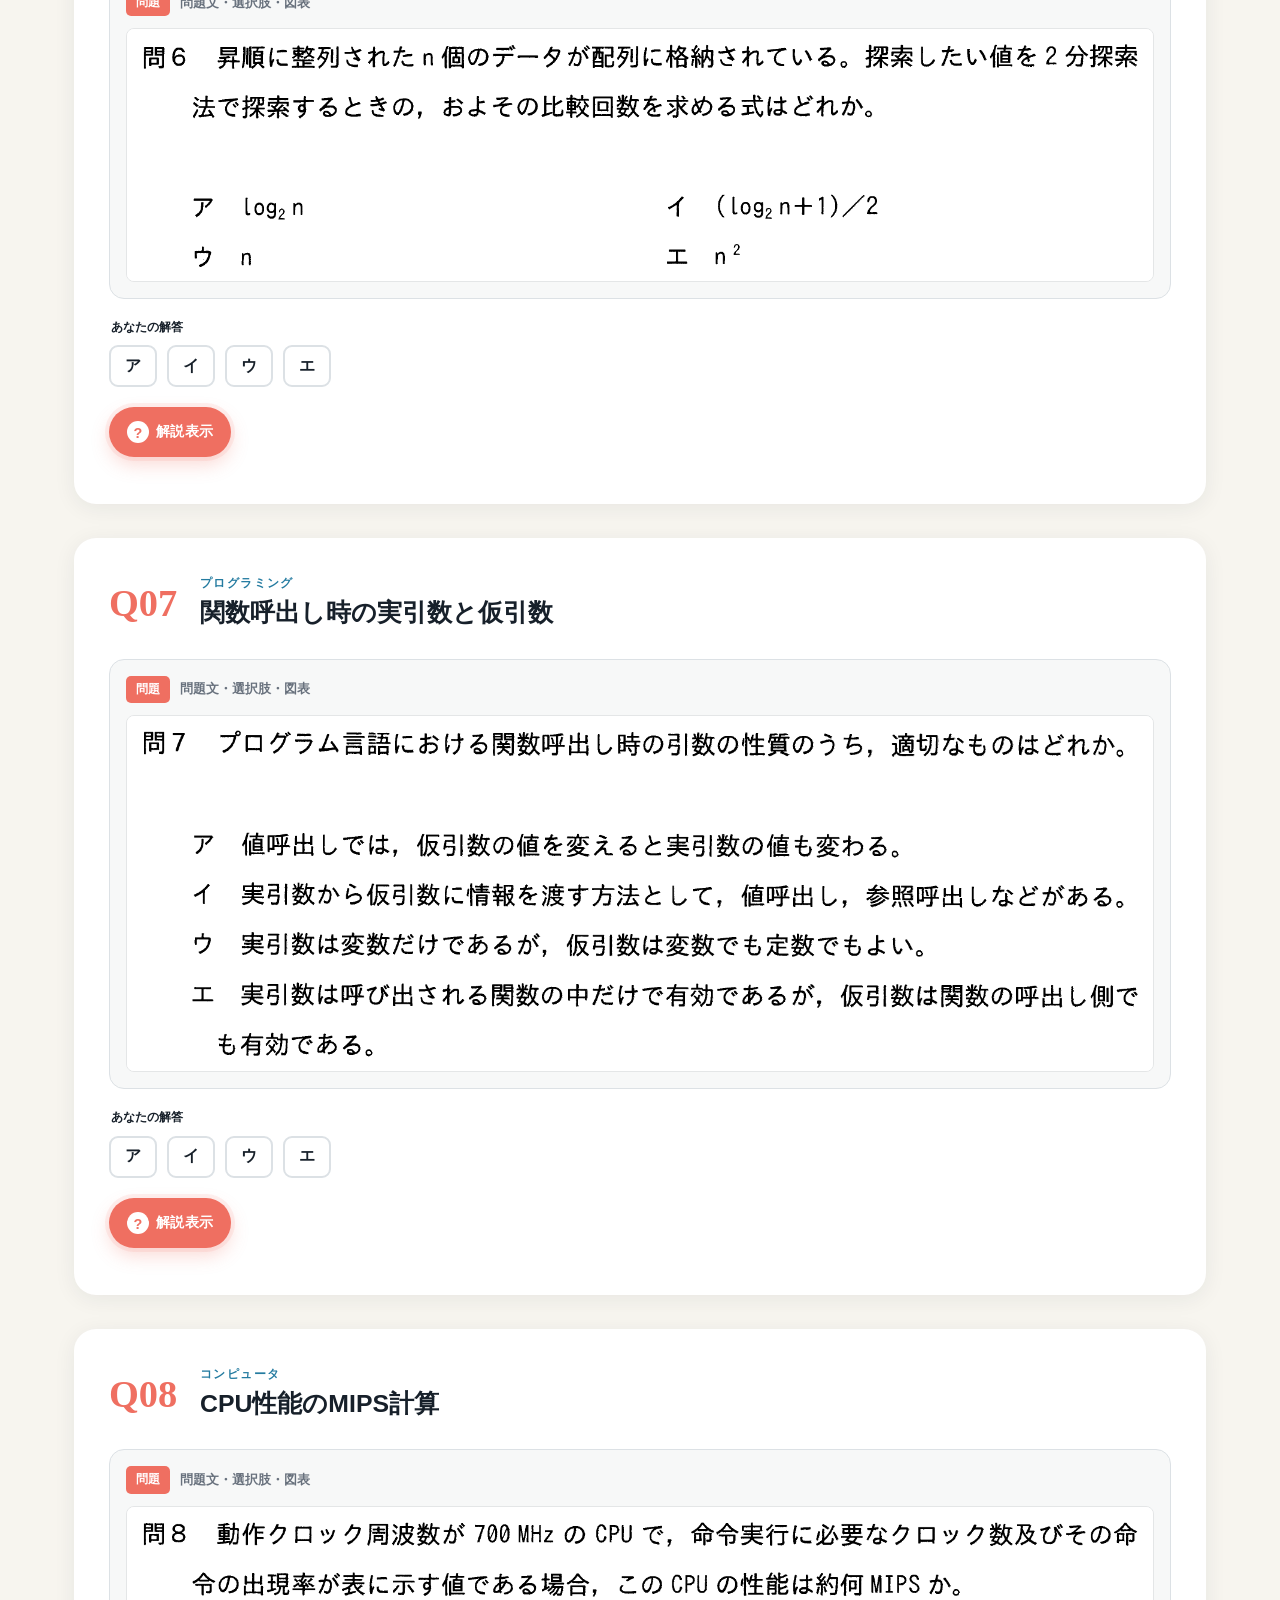
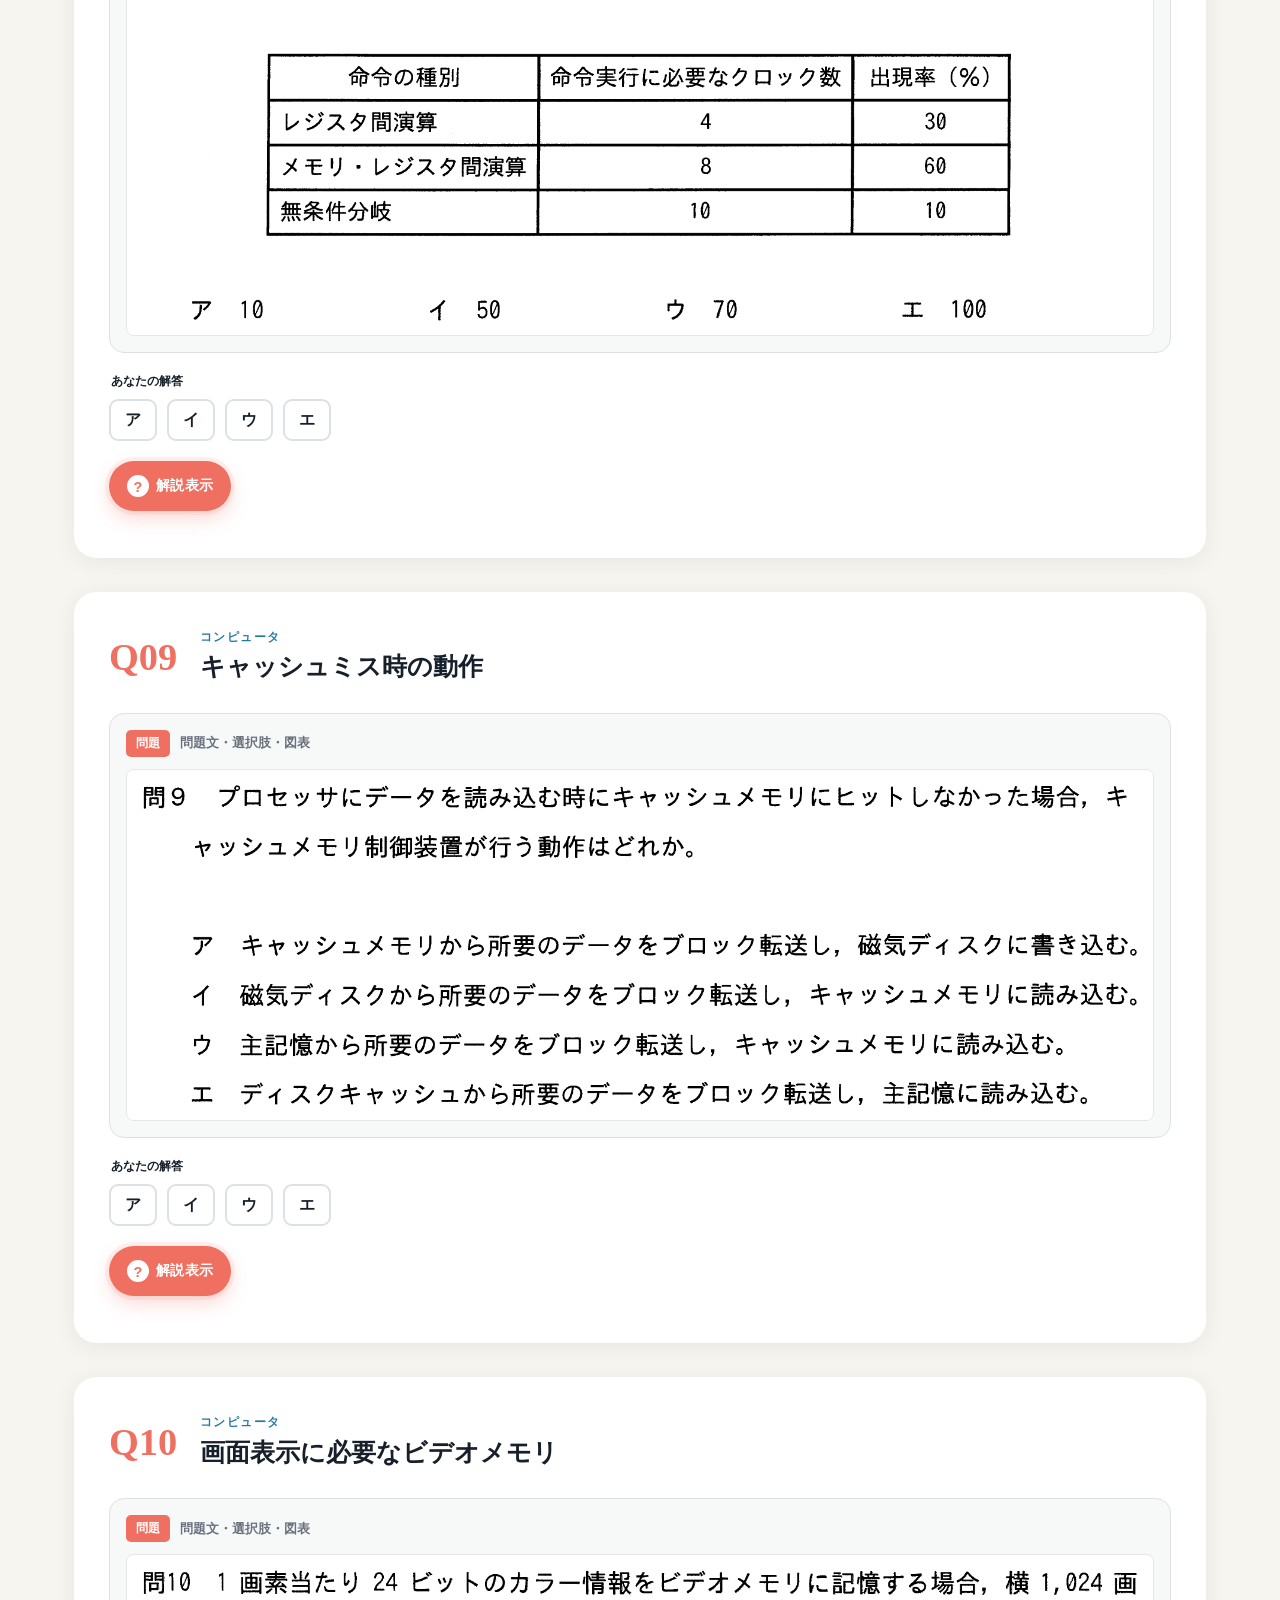
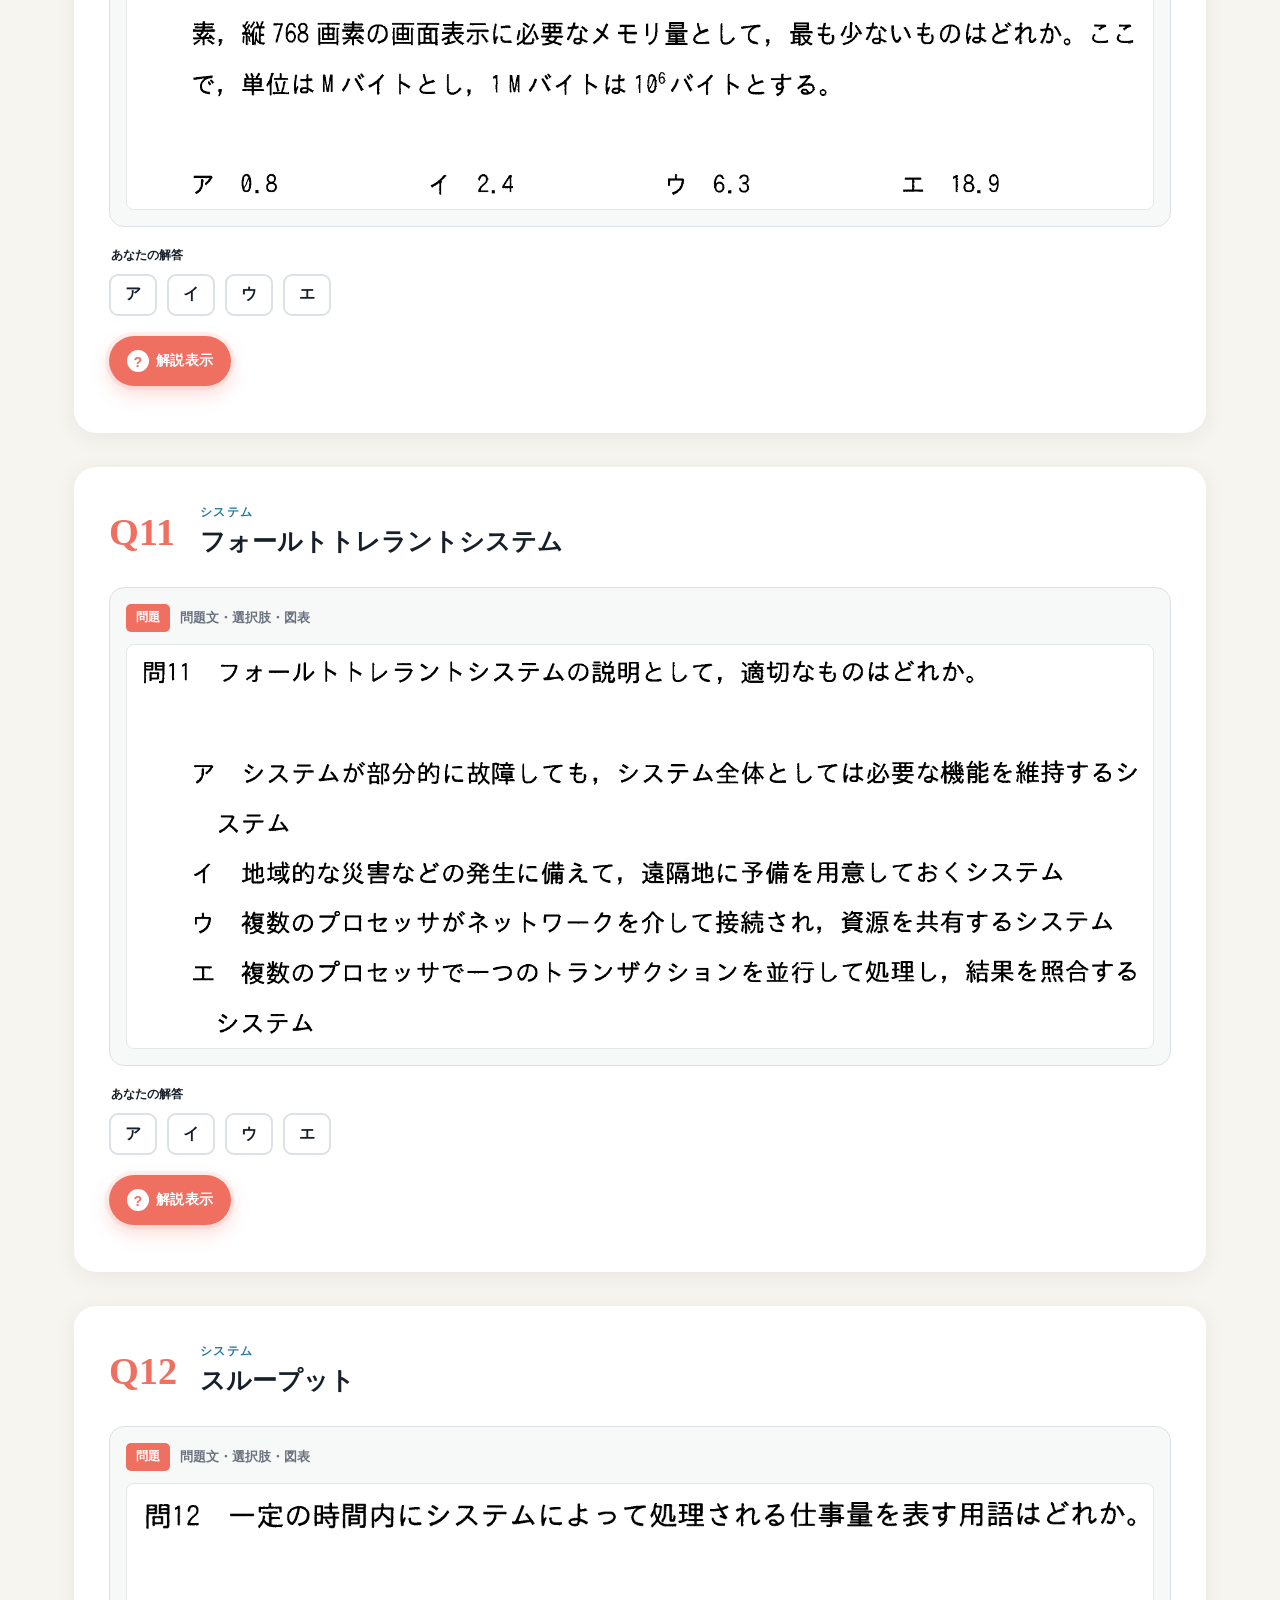
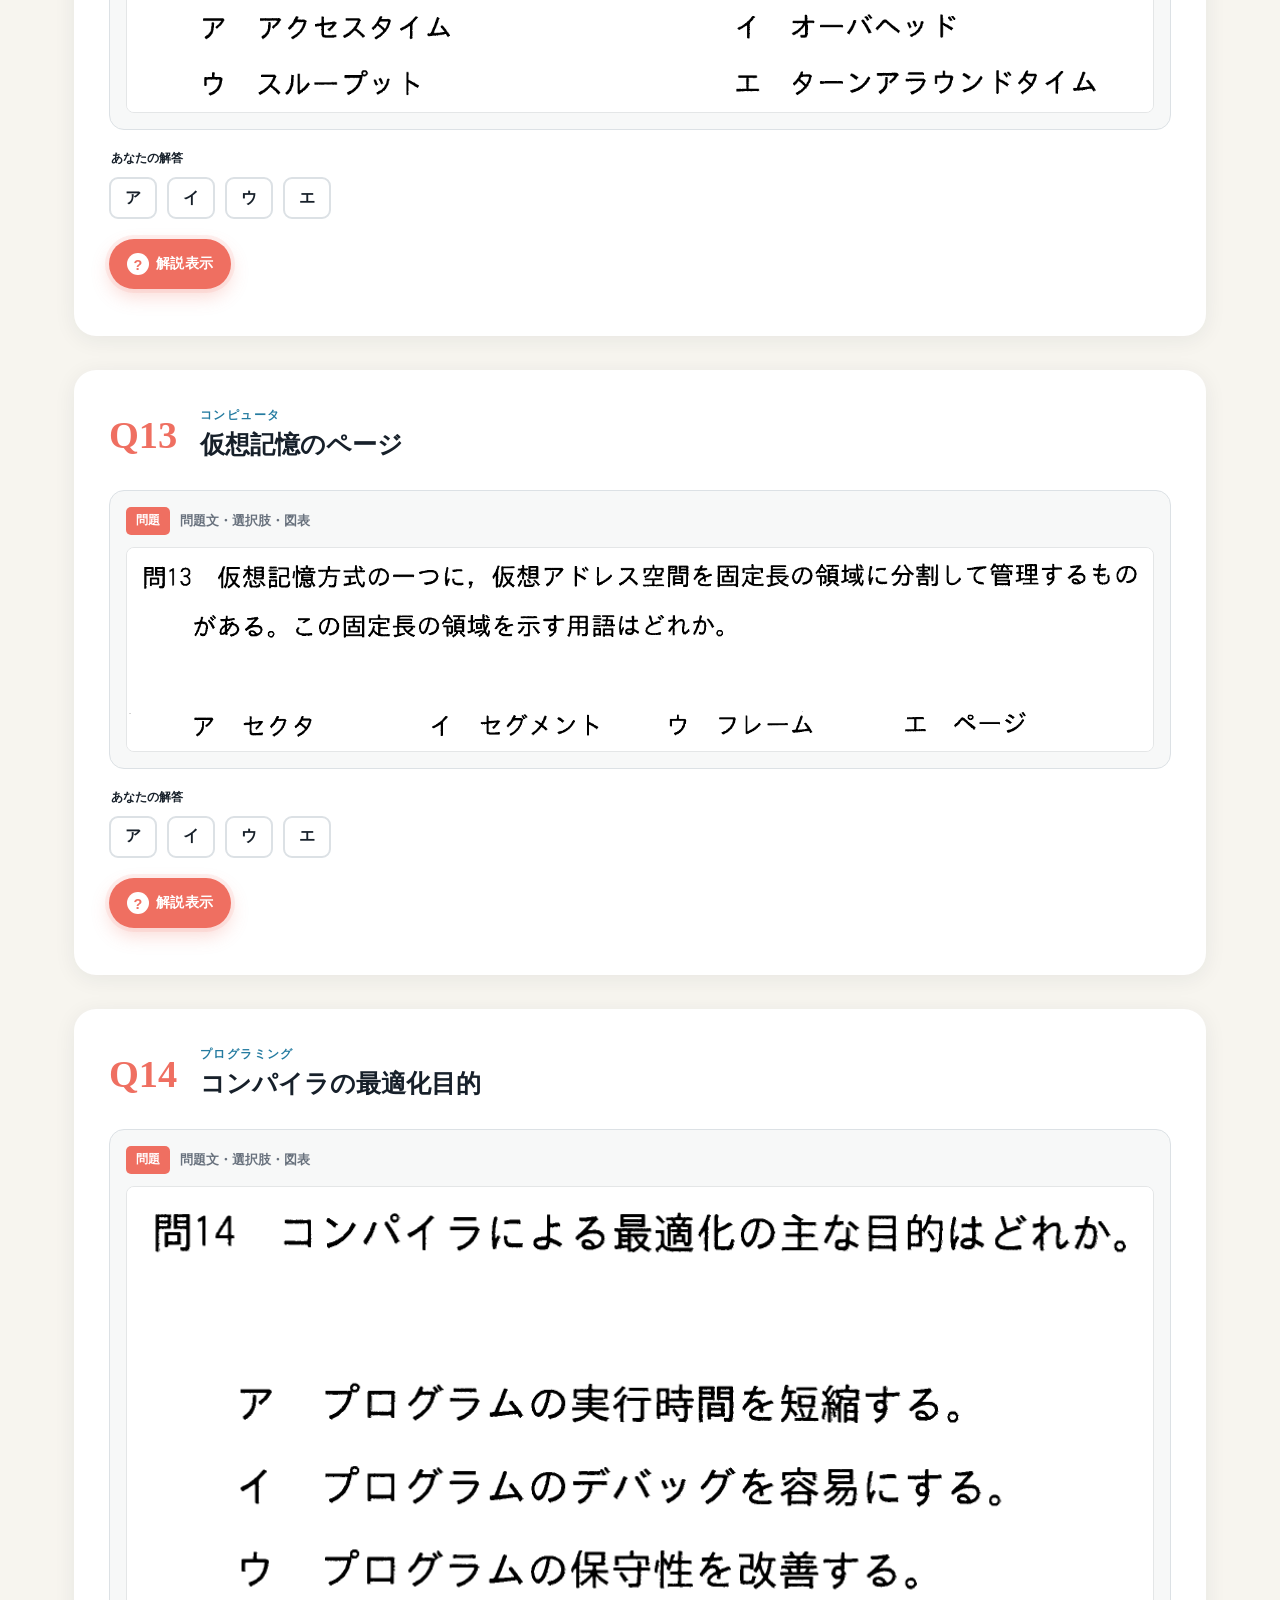
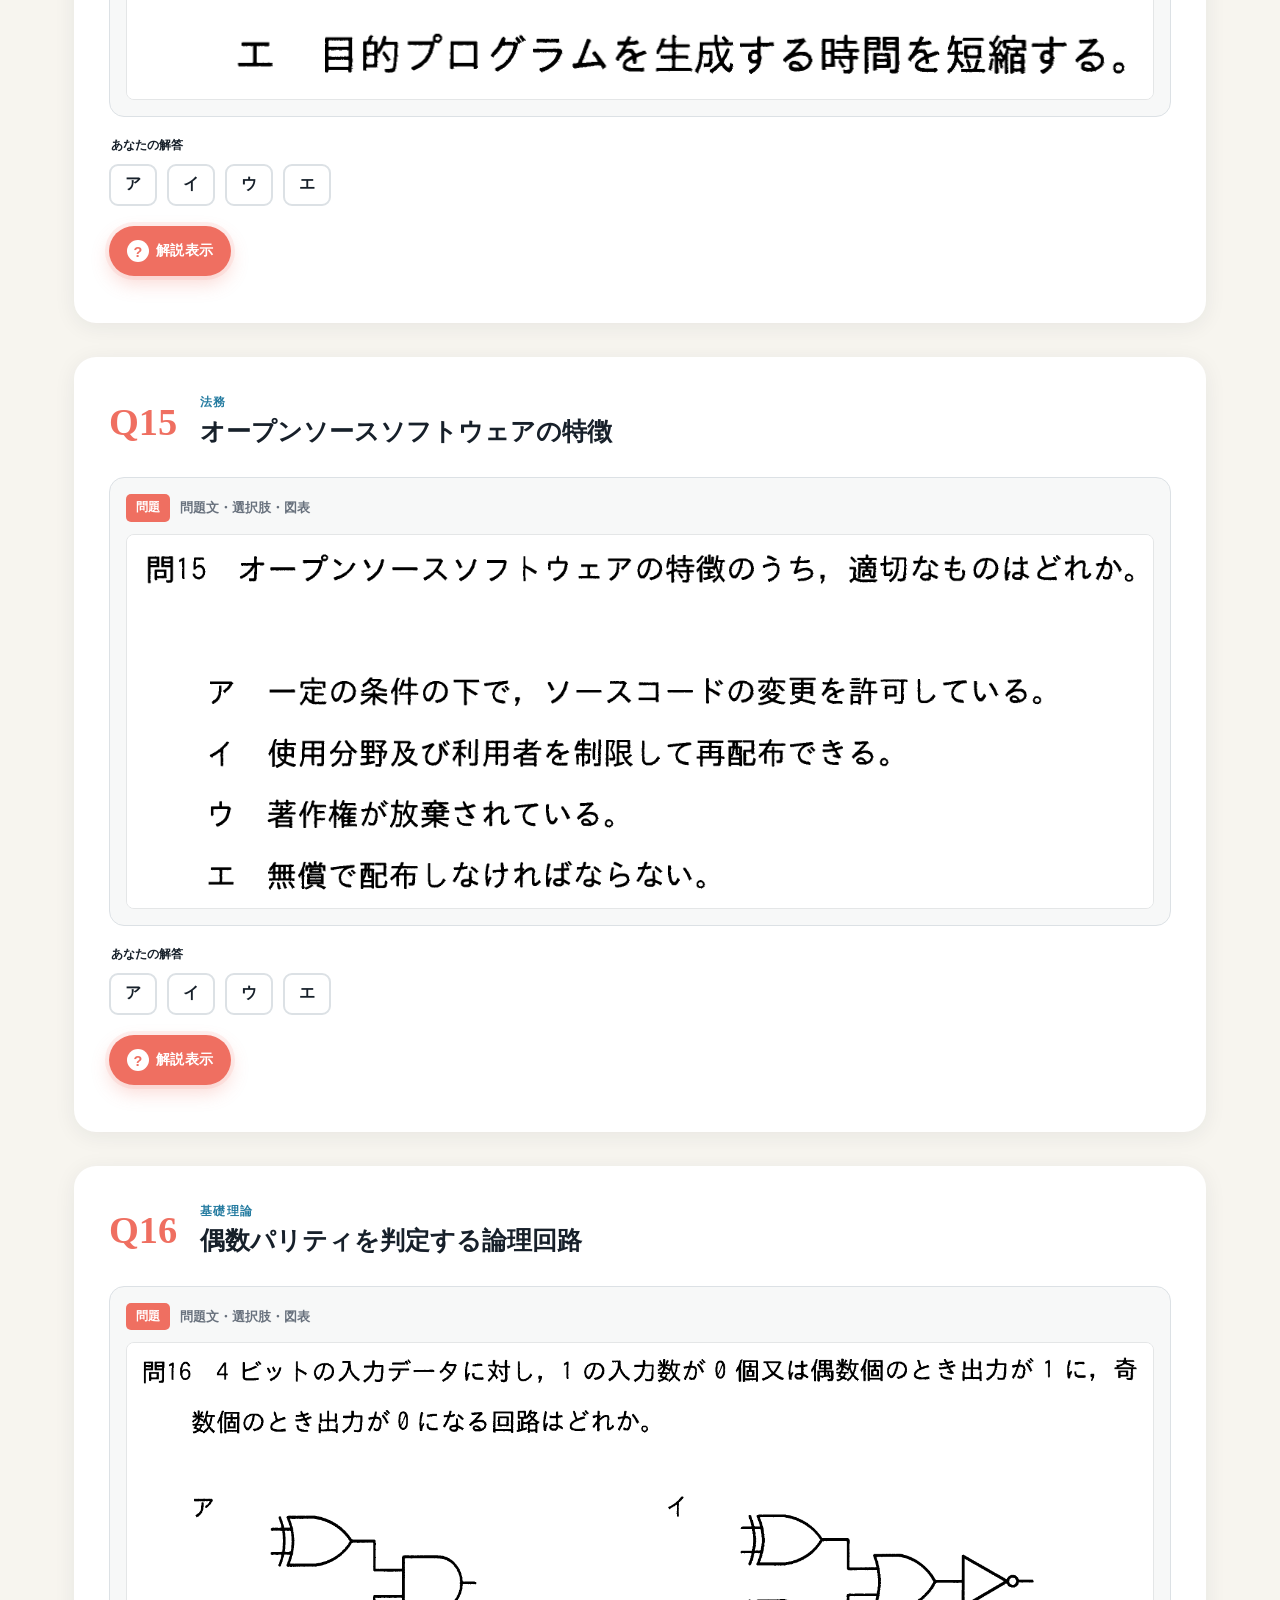
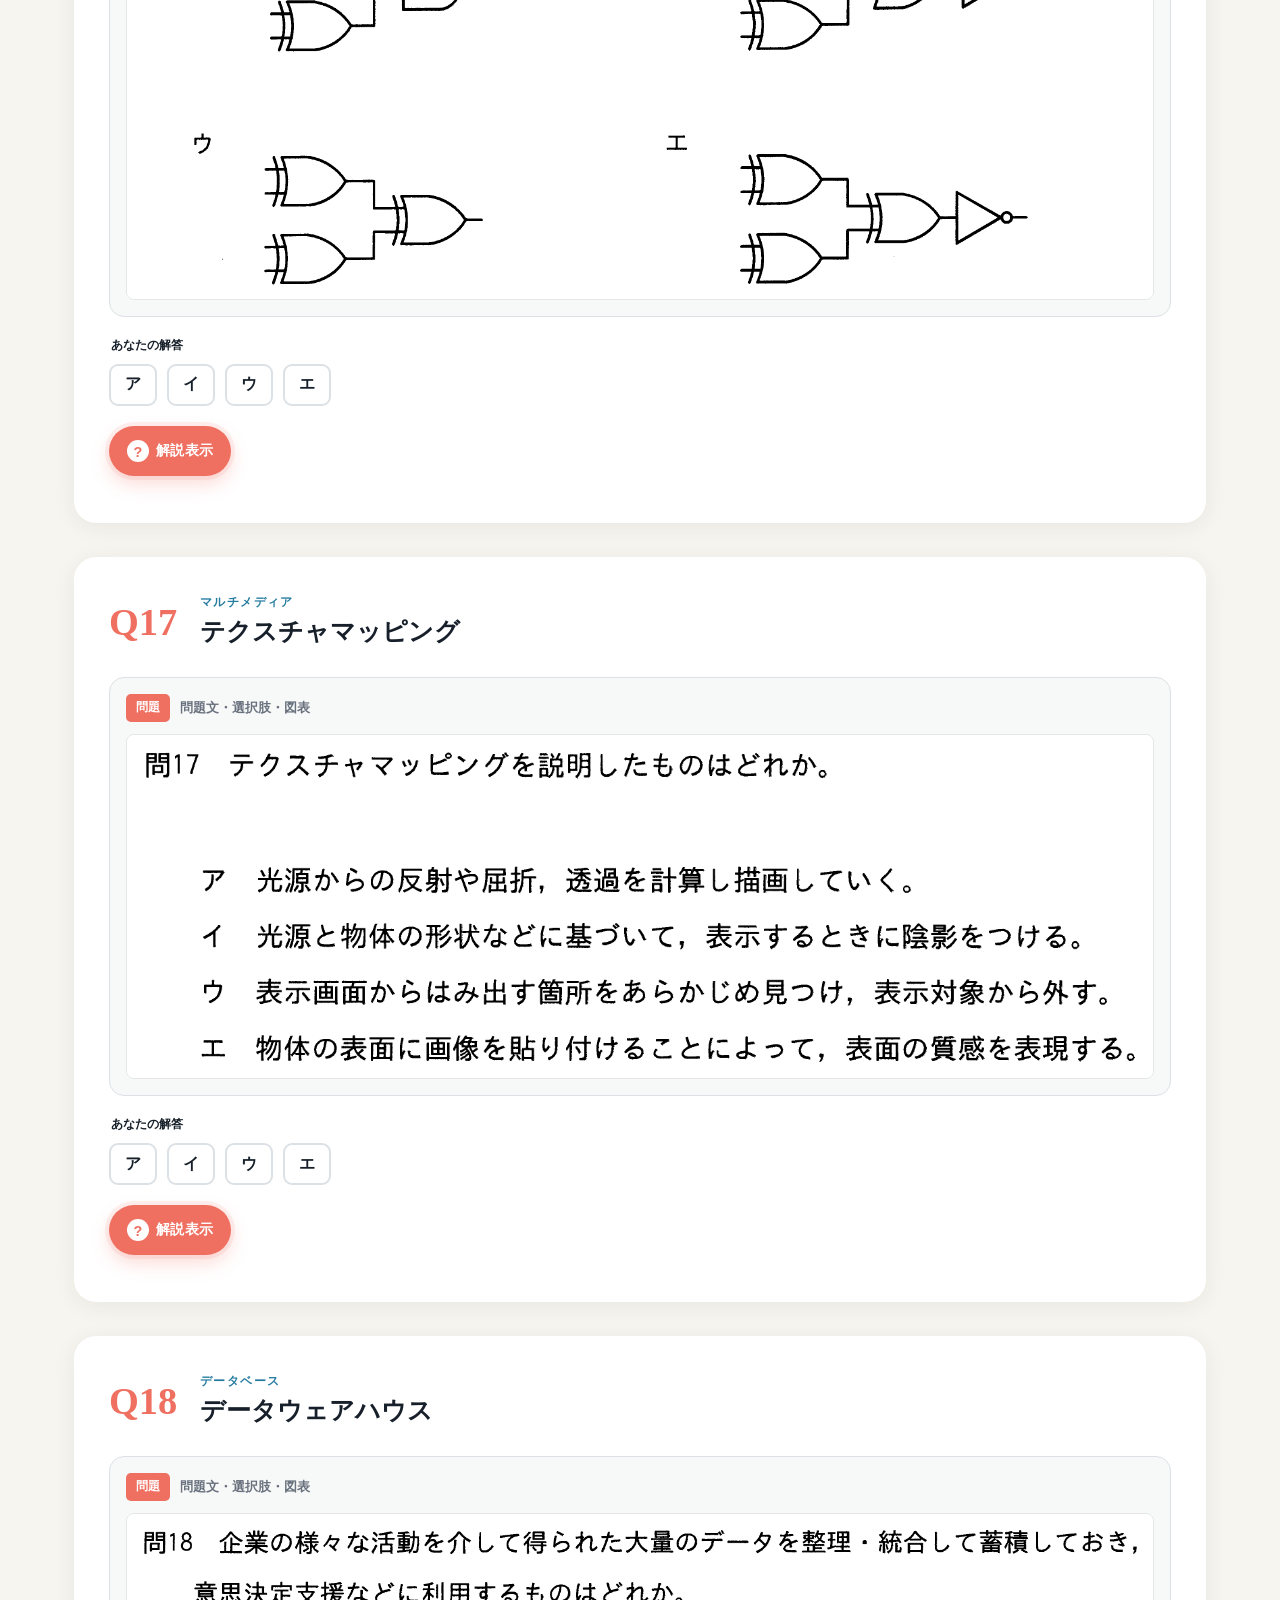
==== commit 5fba9f75: "Add files via upload" ====
--- a/index.html
+++ b/index.html
@@ -3,8 +3,8 @@
 <head>
   <meta charset="utf-8">
   <meta name="viewport" content="width=device-width, initial-scale=1">
-  <meta name="description" content="FE 科目A 特例修了認定試験・全60問の試験演習と図解復習">
-  <title>FE 科目A 特例修了認定試験｜試験＆図解復習</title>
+  <meta name="description" content="2024年7月28日実施分 FE 科目A 特例修了認定試験・全60問の試験演習と図解復習">
+  <title>2024年7月28日実施分｜FE 科目A 特例修了認定試験｜試験＆図解復習</title>
   <link rel="stylesheet" href="styles.css">
   <link rel="stylesheet" href="visuals.css">
   <link rel="stylesheet" href="flow.css">
@@ -21,7 +21,7 @@
       </div>
     </nav>
     <div class="hero-inner" id="top">
-      <p class="eyebrow">基本情報技術者 科目A 特例修了認定試験（今回版）</p>
+      <p class="eyebrow">基本情報技術者 科目A 特例修了認定試験｜2024年7月28日実施分</p>
       <h1>採点で、<em>終わらない。</em></h1>
       <p class="lead">60問を解いた後こそ、学びの本番。採点結果から苦手を見つけ、図解で理解し、知識として定着させます。</p>
       <p class="save-note">
@@ -154,7 +154,7 @@
 
   <footer>
     <div class="footer-notes">
-      <p>基本情報技術者 科目A 特例修了認定試験（今回版）・学習用解説</p>
+      <p>基本情報技術者 科目A 特例修了認定試験（2024年7月28日実施分）・学習用解説</p>
       <p class="source-note">出典・参考：問題画像は提供された tokurei_Mondai_20240728_FE.pdf から切り出した今回の60問を使用しています。解説作成にあたり、基本情報技術者試験、応用情報技術者試験、情報セキュリティマネジメント試験の公開過去問題・関連問題も参考にしています。</p>
     </div>
     <div class="footer-links">
--- a/terms.css
+++ b/terms.css
@@ -6,7 +6,6 @@
 .term-study{display:grid;gap:14px}.term-nav{display:flex;justify-content:space-between;align-items:center}.term-nav button,.term-reset{border:1px solid var(--navy);background:#fff;color:var(--navy);border-radius:10px;padding:8px 13px;font-weight:900;cursor:pointer}.term-nav span{font-weight:900;color:var(--muted)}.term-reset{justify-self:end;border-color:var(--line);color:var(--muted)}
 .term-card{border:1px solid var(--line);border-radius:16px;background:#f7fbfc;padding:18px;min-height:430px}.term-card.known{background:#f3fbf8}.term-card.shaky{background:#fffdf2}.term-card.weak{background:#fff8f6}.term-card-top{display:flex;justify-content:space-between;align-items:center;margin-bottom:12px}.term-card-top span{background:var(--navy);color:#fff;border-radius:999px;padding:4px 10px;font-size:.72rem;font-weight:900}.term-card-top a{color:var(--blue);font-weight:900;font-size:.82rem}
 .term-flip{width:100%;min-height:260px;border:0;border-radius:14px;background:var(--navy);color:#fff;padding:24px;display:grid;place-items:center;text-align:center;cursor:pointer;box-shadow:inset 0 -8px 0 #00000024}.term-face{display:grid;gap:12px;justify-items:center}.term-face.back{display:none}.term-card.flipped .front{display:none}.term-card.flipped .back{display:grid}.term-face small{font-size:.75rem;color:#bcd0dc;font-weight:900;letter-spacing:.08em}.term-face strong{font-size:clamp(1.55rem,4vw,2.5rem);line-height:1.25}.term-face em{font-style:normal;color:var(--yellow);font-weight:900}.term-face b{background:var(--yellow);color:var(--navy);border-radius:999px;padding:6px 12px}.term-face p{max-width:620px;margin:0;line-height:1.8}.term-face i{font-style:normal;background:#ffffff18;border-left:5px solid var(--coral);padding:10px 14px;border-radius:8px;text-align:left}
-.term-face .term-question{font-size:clamp(1rem,2.2vw,1.35rem);line-height:1.75;max-width:680px;text-align:left;background:#ffffff14;border:1px solid #ffffff24;border-radius:12px;padding:16px 18px}
 .term-tags{display:flex;gap:6px;flex-wrap:wrap;margin:14px 0}.term-tags span{background:#fff;border:1px solid var(--line);border-radius:999px;padding:4px 9px;font-size:.68rem;color:var(--muted);font-weight:800}.term-grade{display:grid;grid-template-columns:repeat(3,1fr);gap:8px}.term-grade button{border:0;border-radius:10px;padding:12px 8px;font-weight:900;cursor:pointer}.term-grade button:nth-child(1){background:var(--mint);color:var(--navy)}.term-grade button:nth-child(2){background:var(--yellow);color:var(--navy)}.term-grade button:nth-child(3){background:var(--coral);color:#fff}.term-current{margin:12px 0 0;text-align:center;font-weight:900;color:var(--muted)}.term-empty{text-align:center;color:var(--muted);padding:80px 0}
 @media(max-width:900px){.term-head,.term-layout{grid-template-columns:1fr}.term-stats{justify-content:flex-start}.term-grade{grid-template-columns:1fr}.term-card{min-height:auto}}
 @media(max-width:520px){.term-learning{padding:22px 15px}.term-head h2{font-size:1.45rem}.term-flip{padding:18px;min-height:240px}.term-list{max-height:260px}}
